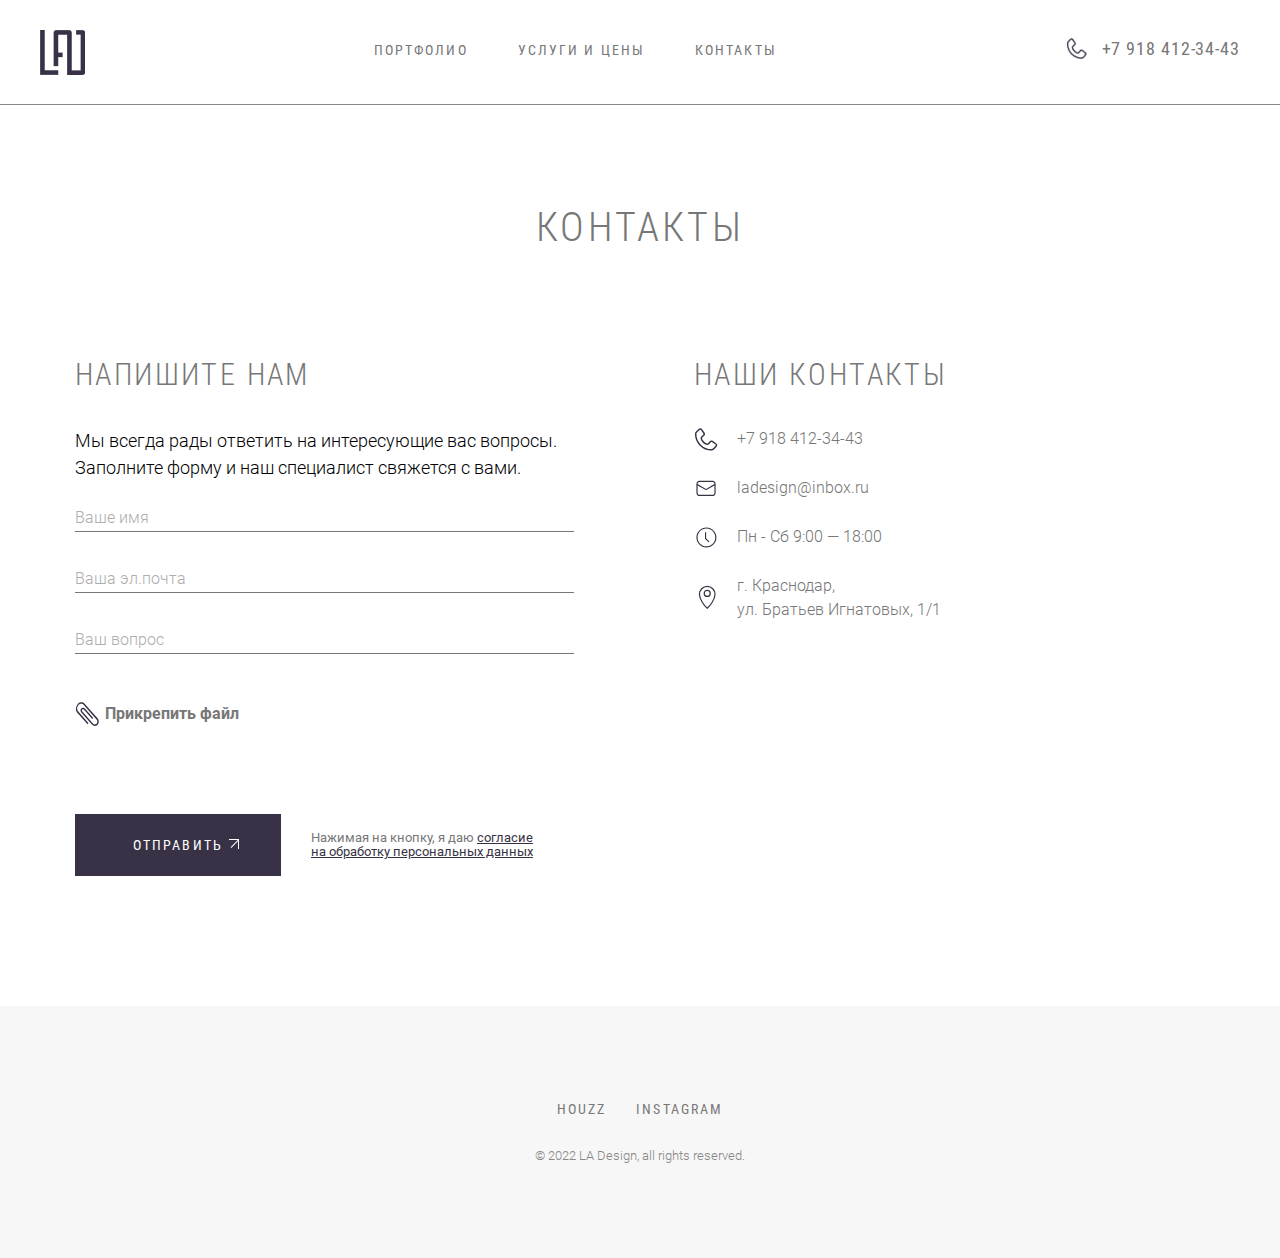
==== contact.html @ 77a7b055 "Add files via upload" ====
<!DOCTYPE html>
<html lang="ru">
	<head>
	<meta charset="UTF-8">
	<meta http-equiv="X-UA-Compatible" content="IE=edge">
	<meta name="viewport" content="width=device-width, initial-scale=1.0">
  <link rel="shortcut icon" href="img/logo.png" type="image/x-icon">
  
	<link rel="stylesheet" href="css/style.min.css">
	<title>Ladesign</title>
</head>
	<body>
    <div class="wrapper">
      <header class="header">
        <div class="header__container">
            <a href="index.html" class="header__logo gray-img">
            </a>
          <div class="header__menu menu">
            <div class="menu__icon  menu__icons">
              <span></span>
            </div>
            <nav class="menu__body">
                <ul class="menu__list">
                  <li class="menu__item"><a href="portfolio.html" class="menu__link gray">Портфолио</a></li>
                  <li class="menu__item"><a href="price.html" class="menu__link gray">услуги и цены</a></li>
                  <li class="menu__item"><a href="contact.html" class="menu__link gray">контакты</a></li>
              </ul>
            </nav>
          </div>
          <div class="header__phone">
            <a href="tel:+79184123443" class="tel__img gray-phone">+7 918 412-34-43</a>
          </div>
        </div>
      </header>
      <main class="main">
        <section class="contact">
          <div class="contact__container">
          <h2 class="contact__title title">Контакты</h2>
          <div class="contact__block">
            <div class="writetous__block">
              <h3 class="block__title-contacts  title-desing">Напишите нам</h3>
              <p class="contact__subtitle">Мы всегда рады ответить на интересующие  вас вопросы. Заполните форму и наш специалист свяжется с вами.</p>
              <form action="" class="form__writetous">
                <label class="form__label"  for="">
                  <input class="form__input" type="text" placeholder="Ваше имя">
                </label>
                <label  class="form__label" for="">
                  <input class="form__input" type="email" placeholder="Ваша эл.почта">
                </label>
                <label  class="form__label" for="">
                  <input class="form__input" type="text" placeholder="Ваш вопрос">
                </label>
                <label class="file__item">
                  <input type="file"name="image" class="file__input">
                  <div class="file__button" style="background: url('img/file.svg'); background-size: 25px 25px;background-position: left;background-repeat: no-repeat;">Прикрепить файл</div>
                </label>
                <div class="form__btn">
                  <button class="form__button btn">отправить</button>
                  <p class="text__btn">Нажимая на кнопку, я даю  <a href="#" class="form__btn-link"> согласие <br>на обработку персональных данных</a></p>
                </div>
              </form>
            </div>
            <div class="ourcontacts">
              <h3 class="block__title-contacts  title-desing">Наши контакты</h3>
              <ul class="ourcontacts__list">
                <a href="tel:79184123443"> <li class="ourcontacts__item" style="background: url('img/phon.svg'); background-size: 25px 25px;background-position: left;background-repeat: no-repeat;">+7 918 412-34-43</li></a>
                <a href="mailto:ladesign@inbox.ru"><li class="ourcontacts__item" style="background: url('img/mail.svg');  background-size: 25px 25px;background-position: left;background-repeat: no-repeat;">ladesign@inbox.ru</li></a>
                <li class="ourcontacts__item" style="background: url('img/clock.svg');  background-size: 25px 25px;background-position: left;background-repeat: no-repeat;">Пн - Сб 9:00 — 18:00</li>
                <a target="_blank" href="https://www.google.com.ua/maps/place/%D1%83%D0%BB.+%D0%B8%D0%BC%D0%B5%D0%BD%D0%B8+%D0%91%D1%80%D0%B0%D1%82%D1%8C%D0%B5%D0%B2+%D0%98%D0%B3%D0%BD%D0%B0%D1%82%D0%BE%D0%B2%D1%8B%D1%85,+1,+%D0%9A%D1%80%D0%B0%D1%81%D0%BD%D0%BE%D0%B4%D0%B0%D1%80,+%D0%9A%D1%80%D0%B0%D1%81%D0%BD%D0%BE%D0%B4%D0%B0%D1%80%D1%81%D0%BA%D0%B8%D0%B9+%D0%BA%D1%80%D0%B0%D0%B9,+%D0%A0%D0%BE%D1%81%D1%96%D1%8F,+350000/@45.0316311,38.9572524,17z/data=!3m1!4b1!4m5!3m4!1s0x40f04fa701e4695f:0x1310a747171d613a!8m2!3d45.0316273!4d38.9594411?hl=uk"><li class="ourcontacts__item" style="background: url('img/location.svg');  background-size: 25px 25px;background-position: left;background-repeat: no-repeat;">г. Краснодар,<br> ул. Братьев Игнатовых, 1/1</li></a>
              </ul>
            </div>
          </div>
        </div>
        </section>
        

      </main>
      <footer class="footer">
  <div class="footer__container">
    <div class="footer__social">
      <a href="" class="footer__link">houzz</a>
      <a href="" class="footer__link">instagram</a>
    </div>
    <p class="footer__p" >© 2022 LA Design, all rights reserved.</p>
  </div>
  

</footer>

      <div id="popup" class="popup">
  <div class="popup__body">
    <div class="popup__content">
      <a   class="popup__close close-popup" ><img src="img/icon_close.svg" alt=""></a>
      <h2 class="popup__title title-desing" >оставЬТЕ СВОИ КОНТАКТЫ. мЫ СВЯЖЕМСЯ С ВАМИ И ОБСУДИМ ВАШ ПРОЕКТ</h2>
      <form class="popup__form" action="">
        <div class="input__block">
          <input class="popup__input" type="text" placeholder="Ваше имя">
          <input class="popup__input" type="number" placeholder="Ваш телефон">
        </div>
        
        <div class="form__btn ">
          <button class="form__button btn">отправить</button>
          <p class="text__btn">Нажимая на кнопку, я даю  <a href="#" class="form__btn-link"> согласие на обработку  персональных данных</a></p>
        </div>
      </form>

    </div>
  </div>
</div>
    </div> 
    <script src="https://code.jquery.com/jquery-3.6.0.js" integrity="sha256-H+K7U5CnXl1h5ywQfKtSj8PCmoN9aaq30gDh27Xc0jk=" crossorigin="anonymous"></script>
		<script src="js/app.min.js"></script>
	</body>
</html>
---- css/style.min.css ----
@charset "UTF-8";
@font-face {
  font-family: Roboto;
  font-display: swap;
  src: url("../fonts/Roboto-Light.woff2") format("woff2"), url("../fonts/Roboto-Light.woff") format("woff");
  font-weight: 300;
  font-style: normal;
}
@font-face {
  font-family: Roboto;
  font-display: swap;
  src: url("../fonts/Roboto-Bold.woff2") format("woff2"), url("../fonts/Roboto-Bold.woff") format("woff");
  font-weight: 700;
  font-style: normal;
}
@font-face {
  font-family: Roboto;
  font-display: swap;
  src: url("../fonts/Roboto-Medium.woff2") format("woff2"), url("../fonts/Roboto-Medium.woff") format("woff");
  font-weight: 500;
  font-style: normal;
}
@font-face {
  font-family: Roboto;
  font-display: swap;
  src: url("../fonts/Roboto-Regular.woff2") format("woff2"), url("../fonts/Roboto-Regular.woff") format("woff");
  font-weight: 400;
  font-style: normal;
}
@font-face {
  font-family: RobotoCondensed;
  font-display: swap;
  src: url("../fonts/RobotoCondensed-Bold.woff2") format("woff2"), url("../fonts/RobotoCondensed-Bold.woff") format("woff");
  font-weight: 700;
  font-style: normal;
}
@font-face {
  font-family: RobotoCondensed;
  font-display: swap;
  src: url("../fonts/RobotoCondensed-Regular.woff2") format("woff2"), url("../fonts/RobotoCondensed-Regular.woff") format("woff");
  font-weight: 400;
  font-style: normal;
}
@font-face {
  font-family: RobotoCondensed;
  font-display: swap;
  src: url("../fonts/RobotoCondensed-Light.woff2") format("woff2"), url("../fonts/RobotoCondensed-Light.woff") format("woff");
  font-weight: 300;
  font-style: normal;
}
/*обнуление*/
/*Обнуление*/
* {
  padding: 0;
  margin: 0;
  border: 0;
}

*, *:before, *:after {
  -moz-box-sizing: border-box;
  -webkit-box-sizing: border-box;
  box-sizing: border-box;
}

:focus, :active {
  outline: none;
}

a:focus, a:active {
  outline: none;
}

nav, footer, header, aside {
  display: block;
}

html, body {
  height: 100%;
  width: 100%;
  font-size: 100%;
  line-height: 1;
  font-size: 14px;
  -ms-text-size-adjust: 100%;
  -moz-text-size-adjust: 100%;
  -webkit-text-size-adjust: 100%;
}

input, button, textarea {
  font-family: inherit;
}

input::-ms-clear {
  display: none;
}

button {
  cursor: pointer;
}

button::-moz-focus-inner {
  padding: 0;
  border: 0;
}

a, a:visited {
  text-decoration: none;
}

a:hover {
  text-decoration: none;
}

ul li {
  list-style: none;
}

img {
  vertical-align: top;
  max-width: 100%;
  object-fit: cover;
}

h1, h2, h3, h4, h5, h6 {
  font-size: inherit;
  font-weight: 400;
}

/*--------------------*/
.ibg {
  position: relative;
}

.ibg img {
  position: absolute;
  width: 100%;
  height: 100%;
  top: 0;
  left: 0;
  object-fit: cover;
}

[class*=__container] {
  max-width: 1230px;
  margin: 0 auto;
  padding: 0 15px;
}

.wrapper {
  min-height: 100%;
  overflow: hidden;
  display: flex;
  flex-direction: column;
}

.main {
  flex: 1 0 auto;
}

body {
  font-family: RobotoCondensed;
  font-weight: 400;
  font-style: normal;
}

body._lock {
  overflow: hidden;
}

body.lock {
  overflow: hidden;
}

.header {
  position: absolute;
  top: 0;
  left: 0;
  width: 100%;
  z-index: 50;
  border-bottom: 1px solid var(--color-bb);
}
.header__container {
  display: flex;
  align-items: center;
  justify-content: space-between;
  min-height: 104px;
}
@media (max-width: 1230px) {
  .header__container {
    min-height: calc(70px + 34 * ((100vw - 320px) / 910));
  }
}
.header__logo {
  background: url("../img/logos.png") 0 0 no-repeat;
  width: 45px;
  height: 45px;
  cursor: pointer;
  background-size: cover;
  z-index: 6;
}
@media (max-width: 1230px) {
  .header__logo {
    width: calc(30px + 15 * ((100vw - 320px) / 910));
  }
}
@media (max-width: 1230px) {
  .header__logo {
    height: calc(30px + 15 * ((100vw - 320px) / 910));
  }
}
.header__menu {
  z-index: 5;
}
.header__phone {
  z-index: 6;
}

.fixed {
  position: fixed;
  top: 0;
  left: 0;
  animation-name: show_header;
  animation-duration: 1s;
  background: #fff;
  z-index: 5;
  width: 100%;
  box-shadow: 0px 20px 80px rgba(0, 0, 0, 0.08);
}

.menu__list {
  font-family: RobotoCondensed;
  font-size: 14px;
  font-weight: 400;
  line-height: 1.2;
  letter-spacing: 0.15em;
  text-align: center;
  text-transform: uppercase;
  display: flex;
  gap: 50px;
}
@media (max-width: 1230px) {
  .menu__list {
    gap: calc(19px + 31 * ((100vw - 320px) / 910));
  }
}
@media (min-width: 769px) {
  .menu__item::after {
    content: "";
    display: block;
    width: 100%;
    height: 2px;
    background-color: var(--color-white);
    transform: scale(0);
    transition: all 0.3s ease;
  }
  .menu__item:hover::after {
    transform: scale(1);
  }
}
.menu__link {
  color: var(--color-white);
}
.menu__icon {
  display: none;
}
@media (max-width: 769px) {
  .menu {
    display: flex;
    order: 1;
  }
}

@media (max-width: 769px) {
  .menu__icon {
    z-index: 5;
    display: block;
    position: relative;
    width: 40px;
    height: 20px;
    cursor: pointer;
  }
  .menu__icon span,
.menu__icon::after,
.menu__icon::before {
    left: 0;
    position: absolute;
    height: 10%;
    width: 100%;
    transition: all 0.5s ease 0s;
    background-color: var(--color-white);
  }
  .fixed .menu__icon span,
.fixed .menu__icon::after,
.fixed .menu__icon::before {
    left: 0;
    position: absolute;
    height: 10%;
    width: 100%;
    transition: all 0.5s ease 0s;
    background-color: #000;
  }
  ._active.menu__icon span,
._active.menu__icon::after,
._active.menu__icon::before {
    background-color: var(--color-white);
  }
  ._active .tel__img {
    color: var(--color-white);
  }
  .menu__icon::after,
.menu__icon::before {
    content: "";
  }
  .menu__icon::after {
    bottom: 0;
  }
  .menu__icon::before {
    top: 0;
  }
  .menu__icon span {
    top: 50%;
    transform: scale(1) translate(0px, -50%);
  }
  .menu__icon._active span {
    transform: scale(0) translate(0px, -50%);
  }
  .menu__icon._active::before {
    top: 50%;
    transform: rotate(-45deg) translate(0px, -50%);
  }
  .menu__icon._active::after {
    top: 50%;
    transform: rotate(45deg) translate(0px, -50%);
  }
  .menu__body {
    position: fixed;
    top: 0;
    left: -100%;
    width: 100%;
    height: 100%;
    background-color: #000;
    padding: 184px 30px 30px 30px;
    transition: left 0.5s ease 0s;
    overflow: auto;
  }
  .menu__body._active {
    left: 0;
  }
  ._active.menu__body::before {
    content: "";
    position: fixed;
    width: 100%;
    top: 0;
    left: 0;
    height: 70px;
    background-color: #000;
    z-index: 2;
  }
  .menu__list {
    flex-direction: column;
  }
  .menu__link {
    font-size: 20px;
  }
}
.fixed .menu__link {
  color: var(--color-darkgray);
}
.fixed .menu__link::after {
  content: "";
  display: block;
  width: 100%;
  height: 2px;
  background-color: var(--color-darkgray);
  transform: scale(0);
  transition: all 0.3s ease;
}
.fixed .menu__link:hover::after {
  transform: scale(1);
}
.fixed .header__container {
  min-height: 70px;
}
.fixed .header__logo {
  background: url("../img/logo.png") 0 0 no-repeat;
  width: 45px;
  height: 45px;
  cursor: pointer;
  background-size: cover;
}
@media (max-width: 1230px) {
  .fixed .header__logo {
    width: calc(30px + 15 * ((100vw - 320px) / 910));
  }
}
@media (max-width: 1230px) {
  .fixed .header__logo {
    height: calc(30px + 15 * ((100vw - 320px) / 910));
  }
}
.fixed .tel__img {
  color: var(--color-darkgray);
  background-image: url("../img/phonedark.png");
}
.fixed .tel__img::after {
  content: "";
  display: block;
  width: 100%;
  height: 2px;
  margin-top: 5px;
  background-color: var(--color-darkgray);
  transform: scale(0);
  transition: all 0.3s ease;
}
.fixed .tel__img:hover::after {
  transform: scale(1);
}

._active.tel__img {
  color: var(--color-white);
  background-image: url("../img/phone.svg");
}

._active.header__logo {
  background: url("../img/logos.png") 0 0 no-repeat;
  width: 45px;
  height: 45px;
  cursor: pointer;
  background-size: cover;
  z-index: 6;
}
@media (max-width: 1230px) {
  ._active.header__logo {
    width: calc(30px + 15 * ((100vw - 320px) / 910));
  }
}
@media (max-width: 1230px) {
  ._active.header__logo {
    height: calc(30px + 15 * ((100vw - 320px) / 910));
  }
}

._active .menu__link {
  color: var(--color-white);
}

.tel__img {
  background-image: url("../img/phone.svg");
  padding: 10px 0 10px 36px;
  background-position: left center;
  background-size: 21px 21px;
  background-repeat: no-repeat;
  font-size: 18px;
  font-weight: 500;
  line-height: 0.85;
  letter-spacing: 0.05em;
  text-align: left;
  color: var(--color-white);
}
@media (max-width: 1230px) {
  .tel__img {
    font-size: calc(16px + 2 * ((100vw - 320px) / 910));
  }
}
.tel__img::after {
  content: "";
  display: block;
  width: 100%;
  height: 2px;
  margin-top: 5px;
  background-color: var(--color-white);
  transform: scale(0);
  transition: all 0.3s ease;
}
.tel__img:hover::after {
  transform: scale(1);
}

@keyframes show_header {
  0% {
    opacity: 0;
    top: -70px;
  }
  100% {
    opacity: 1;
    top: 0;
  }
}
.title {
  font-family: RobotoCondensed;
  font-size: 40px;
  font-weight: 300;
  line-height: 117.5%;
  letter-spacing: 0.08em;
  color: var(--color-darkgray);
  text-transform: uppercase;
  text-align: center;
}
@media (max-width: 1230px) {
  .title {
    font-size: calc(30px + 10 * ((100vw - 320px) / 910));
  }
}

.title-desing {
  font-family: RobotoCondensed;
  font-size: 30px;
  font-weight: 300;
  line-height: 150%;
  letter-spacing: 0.08em;
  text-align: left;
  text-transform: uppercase;
  color: var(--color-darkgray);
}
@media (max-width: 1230px) {
  .title-desing {
    font-size: calc(20px + 10 * ((100vw - 320px) / 910));
  }
}

.accordion {
  max-width: 500px;
}
.accordion__list {
  border-bottom: 1px solid #D5D5D5;
  max-width: 500px;
}
.accordion__control {
  display: flex;
  align-items: center;
  justify-content: space-between;
  list-style: none;
  padding: 26px 0;
  padding-left: 0;
  border-top: 1px solid #D5D5D5;
  width: 100%;
  background-color: transparent;
  cursor: pointer;
}
.accordion__control::-webkit-details-marker {
  display: none;
}
.accordion__title {
  margin: 0;
}
.accordion__icon {
  position: relative;
  display: inline-block;
  width: 30px;
  height: 30px;
  border-radius: 100%;
  background-color: transparent;
  border: 1px solid #D5D5D5;
  transition: transform 0.3s ease-out;
  transform: rotate(-45deg);
}
.accordion__icon::before {
  content: "";
  position: absolute;
  left: 50%;
  top: 50%;
  transform: translate(-50%, -50%);
  width: 1px;
  height: 15px;
  background-color: var(--color-darkgray);
}
.accordion__icon::after {
  content: "";
  position: absolute;
  transform: translate(-50%, -50%);
  border-top: 1px solid var(--color-darkgray);
  border-left: 1px solid var(--color-darkgray);
  width: 5px;
  height: 5px;
  transform: rotate(-135deg);
  left: 11.2px;
  top: 59%;
}
.accordion__content {
  padding: 0 20px;
  border-top: transparent;
  max-height: 0;
  opacity: 0;
  overflow: hidden;
  will-change: max-height;
  transition: all 0.3s ease-out;
  box-sizing: content-box;
}

.open .accordion__content {
  opacity: 1;
  padding: 0 20px 20px 0;
  padding-left: 0;
}
.open .accordion__icon {
  transform: rotate(-135deg);
}

.btn {
  font-family: RobotoCondensed;
  font-size: 14px;
  font-weight: 400;
  line-height: 117%;
  letter-spacing: 0.15em;
  text-align: center;
  text-transform: uppercase;
  color: var(--color-btn);
  border: 1px solid var(--color-btn);
  background-color: transparent;
  transition: all 0.5s ease;
}
@media (max-width: 769px) {
  .btn {
    color: var(--color-white);
    background-color: var(--color-btn);
  }
}
@media (min-width: 768px) {
  .btn:hover {
    color: var(--color-white);
    background-color: var(--color-btn);
  }
}

.footer {
  padding: 95px 0;
  background-color: #F7F7F7;
}
.footer__social {
  display: flex;
  flex-wrap: wrap;
  gap: 0 30px;
  justify-content: center;
  margin-bottom: 30px;
}
.footer__link {
  font-family: RobotoCondensed;
  font-size: 14px;
  font-weight: 400;
  line-height: 117%;
  letter-spacing: 0.15em;
  color: var(--color-darkgray);
  text-transform: uppercase;
  transition: text-decoration 0.5s ease;
}
.footer__link:hover {
  text-decoration: underline;
}
.footer__p {
  font-family: Roboto;
  font-size: 13px;
  font-weight: 300;
  line-height: 15px;
  letter-spacing: 0em;
  text-align: center;
  color: var(--color-bb);
}

.portfolio-2 {
  margin-top: 205px;
}
@media (max-width: 1230px) {
  .portfolio-2 {
    margin-top: calc(120px + 85 * ((100vw - 320px) / 910));
  }
}

.gray {
  color: var(--color-darkgray);
}

.gray-img {
  background: url("../img/logo.png") 0 0 no-repeat;
  width: 45px;
  height: 45px;
  cursor: pointer;
  background-size: cover;
  z-index: 6;
}
@media (max-width: 1230px) {
  .gray-img {
    width: calc(30px + 15 * ((100vw - 320px) / 910));
  }
}
@media (max-width: 1230px) {
  .gray-img {
    height: calc(30px + 15 * ((100vw - 320px) / 910));
  }
}

.menu__icons span,
.menu__icons::after,
.menu__icons::before {
  left: 0;
  position: absolute;
  height: 10%;
  width: 100%;
  transition: all 0.5s ease 0s;
  background-color: #000;
}

.gray-phone {
  color: var(--color-darkgray);
  background-image: url("../img/phonedark.png");
}

@media (min-width: 768px) {
  .menu__link.gray {
    color: var(--color-darkgray);
  }
  .menu__link.gray::after {
    content: "";
    display: block;
    width: 100%;
    height: 2px;
    background-color: var(--color-darkgray);
    transform: scale(0);
    transition: all 0.3s ease;
  }
  .menu__link.gray:hover::after {
    transform: scale(1);
  }
}
._active.tel__img.gray-phone {
  color: var(--color-white);
  background-image: url("../img/phone.svg");
}

._active.header__logo {
  background: url("../img/logos.png") 0 0 no-repeat;
  width: 45px;
  height: 45px;
  cursor: pointer;
  background-size: cover;
  z-index: 6;
}
@media (max-width: 1230px) {
  ._active.header__logo {
    width: calc(30px + 15 * ((100vw - 320px) / 910));
  }
}
@media (max-width: 1230px) {
  ._active.header__logo {
    height: calc(30px + 15 * ((100vw - 320px) / 910));
  }
}

._active .menu__link {
  color: var(--color-white);
}

.work {
  background: url("../img/work-bg.jpg") no-repeat;
  object-fit: cover;
  background-size: cover;
  background-position: center;
  padding-top: 353px;
  padding-bottom: 347px;
}
@media (max-width: 1230px) {
  .work {
    padding-top: calc(205px + 148 * ((100vw - 320px) / 910));
  }
}
@media (max-width: 1230px) {
  .work {
    padding-bottom: calc(205px + 142 * ((100vw - 320px) / 910));
  }
}
.work__container {
  text-transform: uppercase;
  color: var(--color-white);
}
.work__title {
  font-family: RobotoCondensed;
  font-size: 40px;
  font-weight: 300;
  line-height: 117%;
  letter-spacing: 0.08em;
  text-align: center;
}
@media (max-width: 1230px) {
  .work__title {
    font-size: calc(30px + 10 * ((100vw - 320px) / 910));
  }
}
.work__p {
  font-family: RobotoCondensed;
  font-size: 20px;
  font-weight: 300;
  line-height: 117%;
  letter-spacing: 0.12em;
  display: block;
  text-align: center;
  margin-top: 26px;
}
@media (max-width: 1230px) {
  .work__p {
    font-size: calc(16px + 4 * ((100vw - 320px) / 910));
  }
}

.design {
  padding-top: 150px;
  padding-bottom: 100px;
}
@media (max-width: 1230px) {
  .design {
    padding-top: calc(70px + 80 * ((100vw - 320px) / 910));
  }
}
@media (max-width: 1230px) {
  .design {
    padding-bottom: calc(30px + 70 * ((100vw - 320px) / 910));
  }
}
.design__title {
  text-transform: uppercase;
  max-width: 579px;
  color: var(--color-darkgray);
}
.design__description {
  margin-top: 47px;
  display: flex;
  column-gap: calc(6px + 96 * ((100vw - 320px) / 1600));
  flex-wrap: wrap;
}
@media (max-width: 1230px) {
  .design__description {
    margin-top: calc(26px + 21 * ((100vw - 320px) / 910));
  }
}
@media (max-width: 1050px) {
  .design__description {
    column-gap: 30px;
  }
}
.design__description-span {
  font-family: Roboto;
  font-size: 16px;
  font-weight: 300;
  line-height: 150%;
  letter-spacing: 0em;
  text-align: right;
  color: var(--color-btn);
  text-transform: none;
}
.design__description-ul {
  flex: 0 1 483px;
}
@media (max-width: 1024px) {
  .design__description-ul {
    flex: 0 1 100%;
  }
}
.design__description-item {
  display: flex;
  align-items: center;
  justify-content: space-between;
  font-family: RobotoCondensed;
  font-size: 14px;
  font-weight: 400;
  line-height: 114%;
  letter-spacing: 0.15em;
  text-align: left;
  color: var(--color-bb);
  text-transform: uppercase;
  border-bottom: 1px solid var(--color-line);
  margin-bottom: 20px;
  padding-bottom: 20px;
}
.design__description-text {
  flex: 0 1 483px;
  font-family: Roboto;
  font-size: 16px;
  font-weight: 300;
  line-height: 150%;
  letter-spacing: 0em;
  text-align: left;
  color: var(--color-darkgray);
}
@media (max-width: 1024px) {
  .design__description-text {
    flex: 0 1 100%;
  }
}

.desing-slider {
  padding: 0 15px;
  padding-top: 100px;
  max-width: 930px;
  position: relative;
  margin: 0 auto;
}
@media (max-width: 1230px) {
  .desing-slider {
    padding-top: calc(30px + 70 * ((100vw - 320px) / 910));
  }
}

.swiper {
  width: 100%;
  height: 100%;
  padding-bottom: 41px;
}
@media (max-width: 1230px) {
  .swiper {
    padding-bottom: calc(30px + 11 * ((100vw - 320px) / 910));
  }
}

.swiper-wrapper {
  padding-bottom: 41px;
}
@media (max-width: 1230px) {
  .swiper-wrapper {
    padding-bottom: calc(30px + 11 * ((100vw - 320px) / 910));
  }
}

.swiper-slide {
  text-align: center;
  font-size: 18px;
  background: #fff;
  /* Center slide text vertically */
  display: -webkit-box;
  display: -ms-flexbox;
  display: -webkit-flex;
  display: flex;
  -webkit-box-pack: center;
  -ms-flex-pack: center;
  -webkit-justify-content: center;
  justify-content: center;
  -webkit-box-align: center;
  -ms-flex-align: center;
  -webkit-align-items: center;
  align-items: center;
}

.swiper-slide img {
  display: block;
  width: 100%;
  height: 100%;
  object-fit: cover;
}

.swiper-button-prev::after,
.swiper-button-next::after {
  display: none;
}

.swiper-button-next.design-slider-next,
.swiper-button-prev.design-slider-prev {
  width: 40px;
  height: 40px;
  background-size: 40px 40px;
  background-position: center;
}
@media (max-width: 769px) {
  .swiper-button-next.design-slider-next,
.swiper-button-prev.design-slider-prev {
    display: none;
  }
}

.swiper-button-next.design-slider-next {
  background: url("../img/icon_arrow-next.svg") no-repeat;
  right: 50px;
}

.swiper-button-prev.design-slider-prev {
  background: url("../img/icon_arrow-prev.svg") no-repeat;
  left: 50px;
}

.solution {
  padding-top: 150px;
  padding-bottom: 100px;
}
@media (max-width: 1230px) {
  .solution {
    padding-top: calc(70px + 80 * ((100vw - 320px) / 910));
  }
}
@media (max-width: 1230px) {
  .solution {
    padding-bottom: calc(30px + 70 * ((100vw - 320px) / 910));
  }
}
.solution__block {
  margin-top: 50px;
  display: flex;
  column-gap: 100px;
  row-gap: 28px;
}
@media (max-width: 1230px) {
  .solution__block {
    margin-top: calc(30px + 20 * ((100vw - 320px) / 910));
  }
}
@media (max-width: 1030px) {
  .solution__block {
    column-gap: 30px;
  }
}
@media (max-width: 600px) {
  .solution__block {
    flex-wrap: wrap;
  }
}
.solution__block-item {
  flex: 0 1 450px;
}
.solution__block-title {
  font-family: RobotoCondensed;
  font-size: 20px;
  font-size: 20px;
  font-weight: 300;
  line-height: 117%;
  letter-spacing: 0.12em;
  text-align: left;
  color: var(--color-darkgray);
  text-transform: uppercase;
}
@media (max-width: 1230px) {
  .solution__block-title {
    font-size: calc(16px + 4 * ((100vw - 320px) / 910));
  }
}
.solution__block-text {
  font-family: Roboto;
  font-size: 16px;
  font-weight: 300;
  line-height: 150%;
  letter-spacing: 0em;
  text-align: left;
  color: var(--color-darkgray);
  margin-top: 30px;
}
@media (max-width: 1230px) {
  .solution__block-text {
    margin-top: calc(14px + 16 * ((100vw - 320px) / 910));
  }
}

.project {
  padding-top: 100px;
  padding-bottom: 75px;
}
@media (max-width: 1230px) {
  .project {
    padding-top: calc(30px + 70 * ((100vw - 320px) / 910));
  }
}
@media (max-width: 1230px) {
  .project {
    padding-bottom: calc(35px + 40 * ((100vw - 320px) / 910));
  }
}
.project__block {
  margin-top: 24px;
  display: flex;
  gap: 30px 30px;
}
@media (max-width: 1230px) {
  .project__block {
    margin-top: calc(12px + 12 * ((100vw - 320px) / 910));
  }
}
.project__item {
  font-family: Roboto;
  font-size: 16px;
  font-weight: 300;
  line-height: 150%;
  letter-spacing: 0em;
  text-align: left;
  max-width: 585px;
  color: var(--color-darkgray);
}
.project__images {
  margin-top: 44px;
  display: grid;
  grid-template-columns: repeat(2, 1fr);
  gap: 30px 30px;
  width: 100%;
}
@media (max-width: 1230px) {
  .project__images {
    margin-top: calc(30px + 14 * ((100vw - 320px) / 910));
  }
}
.project__images img {
  object-fit: cover;
}
@media (max-width: 550px) {
  .project__block {
    flex-direction: column;
    gap: 15px 30px;
  }
  .project__images {
    grid-template-columns: repeat(1, 1fr);
    gap: 10px 30px;
  }
}

.project__similar {
  padding-top: 75px;
}
@media (max-width: 1230px) {
  .project__similar {
    padding-top: calc(35px + 40 * ((100vw - 320px) / 910));
  }
}

.similar__title {
  text-align: center;
}

.similar-slider {
  margin: 0 auto;
  margin-top: 50px;
  padding: 0 15px;
  max-width: 930px;
  position: relative;
}
@media (max-width: 1230px) {
  .similar-slider {
    margin-top: calc(30px + 20 * ((100vw - 320px) / 910));
  }
}

.swiper-button-next.similar-slider-next,
.swiper-button-prev.similar-slider-prev {
  width: 40px;
  height: 40px;
  background-size: 40px 40px;
  background-position: center;
}
@media (max-width: 769px) {
  .swiper-button-next.similar-slider-next,
.swiper-button-prev.similar-slider-prev {
    display: none;
  }
}

.swiper-button-next.similar-slider-next {
  background: url("../img/icon_arrow-next.svg") no-repeat;
  right: 30px;
}

.swiper-button-prev.similar-slider-prev {
  background: url("../img/icon_arrow-prev.svg") no-repeat;
  left: 30px;
}

.price {
  margin-top: 205px;
  color: var(--color-darkgray);
}
@media (max-width: 1230px) {
  .price {
    margin-top: calc(120px + 85 * ((100vw - 320px) / 910));
  }
}
.price__title {
  text-align: center;
}
.price__block1 {
  margin-top: 100px;
  margin-bottom: 50px;
  display: flex;
  column-gap: 120px;
}
@media (max-width: 1230px) {
  .price__block1 {
    margin-top: calc(70px + 30 * ((100vw - 320px) / 910));
  }
}
@media (max-width: 1230px) {
  .price__block1 {
    margin-bottom: calc(35px + 15 * ((100vw - 320px) / 910));
  }
}
@media (max-width: 800px) {
  .price__block1 {
    display: flex;
    flex-direction: column;
    row-gap: 30px;
  }
}
.price__block-title {
  font-family: RobotoCondensed;
  font-size: 40px;
  font-weight: 300;
  line-height: 150%;
  letter-spacing: 0.08em;
  text-align: left;
  text-transform: uppercase;
  color: var(--color-darkgray);
}
@media (max-width: 1230px) {
  .price__block-title {
    font-size: calc(20px + 20 * ((100vw - 320px) / 910));
  }
}
@media (min-width: 1070px) {
  .price__block-title {
    max-width: 380px;
  }
}
.price__block2 {
  margin-bottom: 50px;
}
@media (max-width: 1230px) {
  .price__block2 {
    margin-bottom: calc(30px + 20 * ((100vw - 320px) / 910));
  }
}
.price__hide-text {
  font-family: Roboto;
  font-size: 16px;
  font-weight: 300;
  line-height: 150%;
  letter-spacing: 0em;
  text-align: left;
}

.whyheed {
  flex: 0 1 678px;
}

.whyheed-item {
  font-family: RobotoCondensed;
  font-size: 20px;
  font-weight: 300;
  line-height: 130%;
  letter-spacing: 0.12em;
  text-align: left;
  text-transform: uppercase;
  display: flex;
  flex-direction: column;
  border-bottom: 1px solid var(--color-darkgray);
}
@media (max-width: 1230px) {
  .whyheed-item {
    font-size: calc(16px + 4 * ((100vw - 320px) / 910));
  }
}
.whyheed-item:not(:first-child) {
  margin-top: 25px;
}

.whyheed-span {
  font-family: Roboto;
  font-size: 16px;
  font-weight: 300;
  line-height: 150%;
  letter-spacing: 0em;
  text-align: left;
  text-transform: none;
  max-width: 585px;
  margin-top: 12px;
  margin-bottom: 25px;
}
@media (max-width: 800px) {
  .whyheed-span {
    max-width: 100%;
  }
}

.accordion__price-title {
  font-family: RobotoCondensed;
  font-size: 30px;
  font-weight: 400;
  line-height: 117%;
  letter-spacing: 0.08em;
  text-align: center;
  text-transform: uppercase;
  color: var(--color-darkgray);
}

.accordion__price-subtitle {
  font-family: RobotoCondensed;
  font-size: 25px;
  font-weight: 400;
  line-height: 120%;
  letter-spacing: 0.08em;
  text-align: center;
  color: var(--color-bb);
}

.price__control {
  flex-direction: column;
  border: 1px solid var(--color-line);
  border-bottom: none;
}

.price__btn.price__btn {
  width: 100%;
  margin: 0 auto;
  position: relative;
}
.price__btn.price__btn::before {
  content: "";
  position: absolute;
  right: 36.1%;
  top: 39.8%;
  width: 1px;
  height: 10px;
  background-color: #000;
  transform: rotate(45deg);
}
@media (max-width: 426px) {
  .price__btn.price__btn::before {
    right: 30.5%;
    top: 22px;
    width: 1px;
    height: 15px;
  }
}
.price__btn.price__btn::after {
  content: "";
  position: absolute;
  border-top: 1px solid #000;
  border-left: 1px solid #000;
  width: 10px;
  height: 10px;
  transform: rotate(90deg);
  right: 35.5%;
  top: 40%;
}
@media (max-width: 426px) {
  .price__btn.price__btn::before {
    right: 30.5%;
    top: 22px;
  }
  .price__btn.price__btn::after {
    right: 28.5%;
    top: 40%;
  }
}
@media (max-width: 769px) {
  .price__btn.price__btn::before {
    background-color: #fff;
  }
  .price__btn.price__btn::after {
    border-top: 1px solid #fff;
    border-left: 1px solid #fff;
  }
}
.price__btn.price__btn:hover::after {
  border-top: 1px solid #fff;
  border-left: 1px solid #fff;
}
.price__btn.price__btn:hover::before {
  background-color: #fff;
}

.acordion__price-item {
  flex: 0 1 380px;
}
@media (max-width: 800px) {
  .acordion__price-item {
    max-width: 600px;
    flex: 0 1 100%;
  }
}

.accordion__price-border-dark {
  border: 2px solid var(--color-btn);
}

.price__content {
  display: flex;
  flex-direction: column;
  row-gap: 15px;
}

.open .price__content {
  padding: 30px;
  cursor: pointer;
  border-left: 1px solid var(--color-line);
  border-right: 1px solid var(--color-line);
}

.price__list {
  display: flex;
  justify-content: space-between;
  border-bottom: none;
  max-width: 100%;
  column-gap: 30px;
  row-gap: 30px;
  margin-top: 58px;
}
@media (max-width: 1230px) {
  .price__list {
    row-gap: calc(20px + 10 * ((100vw - 320px) / 910));
  }
}
@media (max-width: 1230px) {
  .price__list {
    margin-top: calc(29px + 29 * ((100vw - 320px) / 910));
  }
}
@media (max-width: 800px) {
  .price__list {
    flex-direction: column;
  }
}

.price__btn.price__btn-white {
  width: 100%;
  margin: 0 auto;
  position: relative;
}
.price__btn.price__btn-white::before {
  content: "";
  background-color: #fff;
}
.price__btn.price__btn-white::after {
  content: "";
  border-top: 1px solid #fff;
  border-left: 1px solid #fff;
}
@media (max-width: 426px) {
  .price__btn.price__btn-white::before {
    right: 30.5%;
    top: 22px;
  }
  .price__btn.price__btn-white::after {
    right: 28.5%;
    top: 40%;
  }
}

.accordion__price-border {
  max-width: 600px;
}

@media (max-width: 769px) {
  .price__list {
    margin-left: auto;
    margin-right: auto;
    max-width: 600px;
  }
}
.contact {
  margin-top: 205px;
  margin-bottom: 130px;
}
@media (max-width: 1230px) {
  .contact {
    margin-top: calc(120px + 85 * ((100vw - 320px) / 910));
  }
}
@media (max-width: 1230px) {
  .contact {
    margin-bottom: calc(70px + 60 * ((100vw - 320px) / 910));
  }
}
.contact__block {
  margin-top: 100px;
  display: flex;
  row-gap: 70px;
  column-gap: calc(0px + 200 * ((100vw - 320px) / 1600));
}
@media (max-width: 1230px) {
  .contact__block {
    margin-top: calc(50px + 50 * ((100vw - 320px) / 910));
  }
}
@media (max-width: 800px) {
  .contact__block {
    flex-direction: column;
  }
}
.contact__subtitle {
  font-family: Roboto;
   font-size: 18px;
  font-weight: 300;
  line-height: 150%;
  letter-spacing: 0em;
  text-align: left;
  max-width: 499px;
  margin-top: 30px;
}
@media (max-width: 1230px) {
  .contact__subtitle {
     font-size: calc(16px + 2 * ((100vw - 320px) / 910));
  }
}
@media (max-width: 1230px) {
  .contact__subtitle {
    margin-top: calc(20px + 10 * ((100vw - 320px) / 910));
  }
}

.text__btn {
  font-family: Roboto;
  font-size: 13px;
  font-weight: 400;
  line-height: 110%;
  letter-spacing: 0em;
  text-align: left;
  color: var(--color-darkgray);
  max-width: 309px;
}

.form__writetous {
  margin-top: 30px;
  display: flex;
  flex-direction: column;
  row-gap: 40px;
  max-width: 513px;
}
@media (max-width: 800px) {
  .form__writetous {
    max-width: 100%;
  }
}
.form__label {
  border-bottom: 1px solid var(--color-darkgray);
}
.form__input {
  width: 100%;
  padding-bottom: 5px;
}
.form__input:focus {
  border-bottom: 1px solid var(--color-btn);
}
.form__input:focus::placeholder {
  color: #000;
}
.form__input::placeholder {
  font-family: Roboto;
  font-size: 16px;
  font-weight: 300;
  line-height: 150%;
  letter-spacing: 0em;
  text-align: left;
  color: #adadad;
}
.form__input::placeholder:focus {
  color: #000;
}
.form__btn {
  display: flex;
  column-gap: 30px;
  row-gap: 20px;
  align-items: center;
}
@media (max-width: 487px) {
  .form__btn {
    flex-direction: column;
    align-items: start;
  }
}
.form__button {
  background-color: var(--color-btn);
  color: var(--color-white);
  padding: 22px 57px;
  position: relative;
  transition: background-color 0.5s ease;
}
.form__button::before {
  content: "";
  position: absolute;
  right: 22.1%;
  top: 39.8%;
  width: 1px;
  height: 10px;
  background-color: #fff;
  transform: rotate(45deg);
}
.form__button::after {
  content: "";
  position: absolute;
  border-top: 1px solid #fff;
  border-left: 1px solid #fff;
  width: 10px;
  height: 10px;
  transform: rotate(90deg);
  right: 20%;
  top: 40%;
}
@media (max-width: 487px) {
  .form__button::after {
    right: 21%;
  }
}
.form__button:hover {
  background-color: #4A415A;
}
@media (max-width: 487px) {
  .form__button {
    width: 100%;
  }
}
.form__btn-link {
  color: var(--color-btn);
  text-decoration: underline;
}

.ourcontacts__list {
  margin-top: 30px;
  display: flex;
  flex-direction: column;
  row-gap: 25px;
}
@media (max-width: 800px) {
  .ourcontacts__list {
    display: grid;
    grid-template-columns: repeat(2, 1fr);
    align-items: center;
  }
}
@media (max-width: 500px) {
  .ourcontacts__list {
    grid-template-columns: repeat(1, 1fr);
  }
}
.ourcontacts__item {
  padding-left: 43px;
  font-family: Roboto;
  font-size: 16px;
  font-weight: 300;
  line-height: 150%;
  letter-spacing: 0em;
  text-align: left;
  transition: color 0.5s ease;
  color: var(--color-darkgray);
}
.ourcontacts__item:hover:not(:nth-child(3)) {
  cursor: pointer;
  text-decoration: underline;
  color: var(--color-btn);
}

.file__item {
  position: relative;
}

.file__input {
  position: absolute;
  top: 0;
  left: 0;
  width: 100%;
  height: 100%;
  opacity: 0;
  font-size: 0;
  cursor: pointer;
}

.file__button {
  display: inline-flex;
  min-height: 40px;
  border-radius: 30px;
  justify-content: center;
  align-items: center;
  padding: 0 20px;
  padding-left: 30px;
  font-family: Roboto;
  font-size: 16px;
  font-weight: 700;
  line-height: 150%;
  letter-spacing: 0em;
  text-align: left;
  color: var(--color-darkgray);
}

.tel__img.gray-phone {
  padding: 10px 0 10px 36px;
  background-position: left center;
  background-size: 21px 21px;
  background-repeat: no-repeat;
  font-size: 18px;
  font-weight: 500;
  line-height: 0.85;
  letter-spacing: 0.05em;
  text-align: left;
  color: var(--color-darkgray);
}
@media (max-width: 1230px) {
  .tel__img.gray-phone {
    font-size: calc(16px + 2 * ((100vw - 320px) / 910));
  }
}
.tel__img.gray-phone::after {
  content: "";
  display: block;
  width: 100%;
  height: 2px;
  margin-top: 5px;
  background-color: var(--color-darkgray);
  transform: scale(0);
  transition: all 0.3s ease;
}
.tel__img.gray-phone:hover::after {
  transform: scale(1);
}

.contact__container {
  padding-left: 50px;
  padding-right: 50px;
}
@media (max-width: 1230px) {
  .contact__container {
    padding-left: calc(20px + 30 * ((100vw - 320px) / 910));
  }
}
@media (max-width: 1230px) {
  .contact__container {
    padding-right: calc(20px + 30 * ((100vw - 320px) / 910));
  }
}

.popup {
  position: fixed;
  width: 100%;
  height: 100%;
  background-color: rgba(0, 0, 0, 0.6);
  top: 0;
  left: 0;
  opacity: 0;
  visibility: hidden;
  overflow-y: auto;
  overflow-x: hidden;
  transition: all 0.5s ease;
  z-index: 4;
}
.popup__body {
  min-height: 100%;
  display: flex;
  align-items: center;
  justify-content: center;
  padding: 30px 10px;
}
@media (max-width: 600px) {
  .popup__body {
    padding: 120px 10px;
  }
}
.popup__content {
  background-color: #fff;
  max-width: 800px;
  position: relative;
  padding: 50px;
  opacity: 0;
  transform: translate(0px, -100%);
  transition: all 0.5s ease;
}
@media (max-width: 1230px) {
  .popup__content {
    padding: calc(20px + 30 * ((100vw - 320px) / 910));
  }
}
.popup__form {
  max-width: 100%;
}
.popup__input {
  width: 50%;
  padding-bottom: 5px;
  border-bottom: 1px solid var(--color-darkgray);
}
.popup__input:focus {
  border-bottom: 2px solid var(--color-btn);
}
.popup__input:focus::placeholder {
  color: #000;
}
@media (max-width: 600px) {
  .popup__input {
    width: 100%;
  }
}
.popup__input::placeholder {
  font-family: Roboto;
  font-size: 16px;
  font-weight: 400;
  line-height: 120%;
  letter-spacing: 0em;
  text-align: left;
  color: #adadad;
}
.popup__input::placeholder:focus {
  color: #000;
}
.popup__close {
  position: absolute;
  right: 0px;
  top: -40px;
  font-size: 30px;
}
.popup__close:hover {
  cursor: pointer;
}

.popup.open {
  opacity: 1;
  visibility: visible;
}

.popup.open .popup__content {
  opacity: 1;
  transform: translate(0px, 0px);
}

.input__block {
  display: flex;
  column-gap: 30px;
  row-gap: 40px;
  margin-top: 40px;
}
@media (max-width: 600px) {
  .input__block {
    flex-direction: column;
  }
}

.form__btn {
  margin-top: 40px;
}

/**
 * Swiper 8.2.5
 * Most modern mobile touch slider and framework with hardware accelerated transitions
 * https://swiperjs.com
 *
 * Copyright 2014-2022 Vladimir Kharlampidi
 *
 * Released under the MIT License
 *
 * Released on: June 27, 2022
 */
@font-face {
  font-family: swiper-icons;
  src: url("data:application/font-woff;charset=utf-8;base64, [base64]//wADZ2x5ZgAAAywAAADMAAAD2MHtryVoZWFkAAABbAAAADAAAAA2E2+eoWhoZWEAAAGcAAAAHwAAACQC9gDzaG10eAAAAigAAAAZAAAArgJkABFsb2NhAAAC0AAAAFoAAABaFQAUGG1heHAAAAG8AAAAHwAAACAAcABAbmFtZQAAA/gAAAE5AAACXvFdBwlwb3N0AAAFNAAAAGIAAACE5s74hXjaY2BkYGAAYpf5Hu/j+W2+MnAzMYDAzaX6QjD6/4//Bxj5GA8AuRwMYGkAPywL13jaY2BkYGA88P8Agx4j+/8fQDYfA1AEBWgDAIB2BOoAeNpjYGRgYNBh4GdgYgABEMnIABJzYNADCQAACWgAsQB42mNgYfzCOIGBlYGB0YcxjYGBwR1Kf2WQZGhhYGBiYGVmgAFGBiQQkOaawtDAoMBQxXjg/wEGPcYDDA4wNUA2CCgwsAAAO4EL6gAAeNpj2M0gyAACqxgGNWBkZ2D4/wMA+xkDdgAAAHjaY2BgYGaAYBkGRgYQiAHyGMF8FgYHIM3DwMHABGQrMOgyWDLEM1T9/w8UBfEMgLzE////P/5//f/V/xv+r4eaAAeMbAxwIUYmIMHEgKYAYjUcsDAwsLKxc3BycfPw8jEQA/[base64]/uznmfPFBNODM2K7MTQ45YEAZqGP81AmGGcF3iPqOop0r1SPTaTbVkfUe4HXj97wYE+yNwWYxwWu4v1ugWHgo3S1XdZEVqWM7ET0cfnLGxWfkgR42o2PvWrDMBSFj/IHLaF0zKjRgdiVMwScNRAoWUoH78Y2icB/yIY09An6AH2Bdu/UB+yxopYshQiEvnvu0dURgDt8QeC8PDw7Fpji3fEA4z/PEJ6YOB5hKh4dj3EvXhxPqH/SKUY3rJ7srZ4FZnh1PMAtPhwP6fl2PMJMPDgeQ4rY8YT6Gzao0eAEA409DuggmTnFnOcSCiEiLMgxCiTI6Cq5DZUd3Qmp10vO0LaLTd2cjN4fOumlc7lUYbSQcZFkutRG7g6JKZKy0RmdLY680CDnEJ+UMkpFFe1RN7nxdVpXrC4aTtnaurOnYercZg2YVmLN/d/gczfEimrE/fs/bOuq29Zmn8tloORaXgZgGa78yO9/cnXm2BpaGvq25Dv9S4E9+5SIc9PqupJKhYFSSl47+Qcr1mYNAAAAeNptw0cKwkAAAMDZJA8Q7OUJvkLsPfZ6zFVERPy8qHh2YER+3i/BP83vIBLLySsoKimrqKqpa2hp6+jq6RsYGhmbmJqZSy0sraxtbO3sHRydnEMU4uR6yx7JJXveP7WrDycAAAAAAAH//wACeNpjYGRgYOABYhkgZgJCZgZNBkYGLQZtIJsFLMYAAAw3ALgAeNolizEKgDAQBCchRbC2sFER0YD6qVQiBCv/H9ezGI6Z5XBAw8CBK/m5iQQVauVbXLnOrMZv2oLdKFa8Pjuru2hJzGabmOSLzNMzvutpB3N42mNgZGBg4GKQYzBhYMxJLMlj4GBgAYow/P/PAJJhLM6sSoWKfWCAAwDAjgbRAAB42mNgYGBkAIIbCZo5IPrmUn0hGA0AO8EFTQAA");
  font-weight: 400;
  font-style: normal;
}
:root {
  --swiper-theme-color:#007aff;
}

.swiper {
  margin-left: auto;
  margin-right: auto;
  position: relative;
  overflow: hidden;
  list-style: none;
  padding: 0;
  z-index: 1;
}

.swiper-vertical > .swiper-wrapper {
  flex-direction: column;
}

.swiper-wrapper {
  position: relative;
  width: 100%;
  height: 100%;
  z-index: 1;
  display: flex;
  transition-property: transform;
  box-sizing: content-box;
}

.swiper-android .swiper-slide, .swiper-wrapper {
  transform: translate3d(0px, 0, 0);
}

.swiper-pointer-events {
  touch-action: pan-y;
}

.swiper-pointer-events.swiper-vertical {
  touch-action: pan-x;
}

.swiper-slide {
  flex-shrink: 0;
  width: 100%;
  height: 100%;
  position: relative;
  transition-property: transform;
}

.swiper-slide-invisible-blank {
  visibility: hidden;
}

.swiper-autoheight, .swiper-autoheight .swiper-slide {
  height: auto;
}

.swiper-autoheight .swiper-wrapper {
  align-items: flex-start;
  transition-property: transform, height;
}

.swiper-backface-hidden .swiper-slide {
  transform: translateZ(0);
  -webkit-backface-visibility: hidden;
  backface-visibility: hidden;
}

.swiper-3d, .swiper-3d.swiper-css-mode .swiper-wrapper {
  perspective: 1200px;
}

.swiper-3d .swiper-cube-shadow, .swiper-3d .swiper-slide, .swiper-3d .swiper-slide-shadow, .swiper-3d .swiper-slide-shadow-bottom, .swiper-3d .swiper-slide-shadow-left, .swiper-3d .swiper-slide-shadow-right, .swiper-3d .swiper-slide-shadow-top, .swiper-3d .swiper-wrapper {
  transform-style: preserve-3d;
}

.swiper-3d .swiper-slide-shadow, .swiper-3d .swiper-slide-shadow-bottom, .swiper-3d .swiper-slide-shadow-left, .swiper-3d .swiper-slide-shadow-right, .swiper-3d .swiper-slide-shadow-top {
  position: absolute;
  left: 0;
  top: 0;
  width: 100%;
  height: 100%;
  pointer-events: none;
  z-index: 10;
}

.swiper-3d .swiper-slide-shadow {
  background: rgba(0, 0, 0, 0.15);
}

.swiper-3d .swiper-slide-shadow-left {
  background-image: linear-gradient(to left, rgba(0, 0, 0, 0.5), rgba(0, 0, 0, 0));
}

.swiper-3d .swiper-slide-shadow-right {
  background-image: linear-gradient(to right, rgba(0, 0, 0, 0.5), rgba(0, 0, 0, 0));
}

.swiper-3d .swiper-slide-shadow-top {
  background-image: linear-gradient(to top, rgba(0, 0, 0, 0.5), rgba(0, 0, 0, 0));
}

.swiper-3d .swiper-slide-shadow-bottom {
  background-image: linear-gradient(to bottom, rgba(0, 0, 0, 0.5), rgba(0, 0, 0, 0));
}

.swiper-css-mode > .swiper-wrapper {
  overflow: auto;
  scrollbar-width: none;
  -ms-overflow-style: none;
}

.swiper-css-mode > .swiper-wrapper::-webkit-scrollbar {
  display: none;
}

.swiper-css-mode > .swiper-wrapper > .swiper-slide {
  scroll-snap-align: start start;
}

.swiper-horizontal.swiper-css-mode > .swiper-wrapper {
  scroll-snap-type: x mandatory;
}

.swiper-vertical.swiper-css-mode > .swiper-wrapper {
  scroll-snap-type: y mandatory;
}

.swiper-centered > .swiper-wrapper::before {
  content: "";
  flex-shrink: 0;
  order: 9999;
}

.swiper-centered.swiper-horizontal > .swiper-wrapper > .swiper-slide:first-child {
  margin-inline-start: var(--swiper-centered-offset-before);
}

.swiper-centered.swiper-horizontal > .swiper-wrapper::before {
  height: 100%;
  min-height: 1px;
  width: var(--swiper-centered-offset-after);
}

.swiper-centered.swiper-vertical > .swiper-wrapper > .swiper-slide:first-child {
  margin-block-start: var(--swiper-centered-offset-before);
}

.swiper-centered.swiper-vertical > .swiper-wrapper::before {
  width: 100%;
  min-width: 1px;
  height: var(--swiper-centered-offset-after);
}

.swiper-centered > .swiper-wrapper > .swiper-slide {
  scroll-snap-align: center center;
}

.swiper-virtual .swiper-slide {
  -webkit-backface-visibility: hidden;
  transform: translateZ(0);
}

.swiper-virtual.swiper-css-mode .swiper-wrapper::after {
  content: "";
  position: absolute;
  left: 0;
  top: 0;
  pointer-events: none;
}

.swiper-virtual.swiper-css-mode.swiper-horizontal .swiper-wrapper::after {
  height: 1px;
  width: var(--swiper-virtual-size);
}

.swiper-virtual.swiper-css-mode.swiper-vertical .swiper-wrapper::after {
  width: 1px;
  height: var(--swiper-virtual-size);
}

:root {
  --swiper-navigation-size:44px;
}

.swiper-button-next, .swiper-button-prev {
  position: absolute;
  top: 50%;
  width: calc(var(--swiper-navigation-size) / 44 * 27);
  height: var(--swiper-navigation-size);
  margin-top: calc(0px - var(--swiper-navigation-size) / 2);
  z-index: 10;
  cursor: pointer;
  display: flex;
  align-items: center;
  justify-content: center;
  color: var(--swiper-navigation-color, var(--swiper-theme-color));
}

.swiper-button-next.swiper-button-disabled, .swiper-button-prev.swiper-button-disabled {
  opacity: 0.35;
  cursor: auto;
  pointer-events: none;
}

.swiper-button-next.swiper-button-hidden, .swiper-button-prev.swiper-button-hidden {
  opacity: 0;
  cursor: auto;
  pointer-events: none;
}

.swiper-navigation-disabled .swiper-button-next, .swiper-navigation-disabled .swiper-button-prev {
  display: none !important;
}

.swiper-button-next:after, .swiper-button-prev:after {
  font-family: swiper-icons;
  font-size: var(--swiper-navigation-size);
  text-transform: none !important;
  letter-spacing: 0;
  font-variant: initial;
  line-height: 1;
}

.swiper-button-prev, .swiper-rtl .swiper-button-next {
  left: 10px;
  right: auto;
}

.swiper-button-prev:after, .swiper-rtl .swiper-button-next:after {
  content: "prev";
}

.swiper-button-next, .swiper-rtl .swiper-button-prev {
  right: 10px;
  left: auto;
}

.swiper-button-next:after, .swiper-rtl .swiper-button-prev:after {
  content: "next";
}

.swiper-button-lock {
  display: none;
}

.swiper-pagination {
  position: absolute;
  text-align: center;
  transition: 0.3s opacity;
  transform: translate3d(0, 0, 0);
  z-index: 10;
}

.swiper-pagination.swiper-pagination-hidden {
  opacity: 0;
}

.swiper-pagination-disabled > .swiper-pagination, .swiper-pagination.swiper-pagination-disabled {
  display: none !important;
}

.swiper-horizontal > .swiper-pagination-bullets, .swiper-pagination-bullets.swiper-pagination-horizontal, .swiper-pagination-custom, .swiper-pagination-fraction {
  bottom: 10px;
  left: 0;
  width: 100%;
}

.swiper-pagination-bullets-dynamic {
  overflow: hidden;
  font-size: 0;
}

.swiper-pagination-bullets-dynamic .swiper-pagination-bullet {
  transform: scale(0.33);
  position: relative;
}

.swiper-pagination-bullets-dynamic .swiper-pagination-bullet-active {
  transform: scale(1);
}

.swiper-pagination-bullets-dynamic .swiper-pagination-bullet-active-main {
  transform: scale(1);
}

.swiper-pagination-bullets-dynamic .swiper-pagination-bullet-active-prev {
  transform: scale(0.66);
}

.swiper-pagination-bullets-dynamic .swiper-pagination-bullet-active-prev-prev {
  transform: scale(0.33);
}

.swiper-pagination-bullets-dynamic .swiper-pagination-bullet-active-next {
  transform: scale(0.66);
}

.swiper-pagination-bullets-dynamic .swiper-pagination-bullet-active-next-next {
  transform: scale(0.33);
}

.swiper-pagination-bullet {
  width: var(--swiper-pagination-bullet-width, var(--swiper-pagination-bullet-size, 8px));
  height: var(--swiper-pagination-bullet-height, var(--swiper-pagination-bullet-size, 8px));
  display: inline-block;
  border-radius: 50%;
  background: var(--swiper-pagination-bullet-inactive-color, #000);
  opacity: var(--swiper-pagination-bullet-inactive-opacity, 0.2);
}

button.swiper-pagination-bullet {
  border: none;
  margin: 0;
  padding: 0;
  box-shadow: none;
  -webkit-appearance: none;
  appearance: none;
}

.swiper-pagination-clickable .swiper-pagination-bullet {
  cursor: pointer;
}

.swiper-pagination-bullet:only-child {
  display: none !important;
}

.swiper-pagination-bullet-active {
  opacity: var(--swiper-pagination-bullet-opacity, 1);
  background: var(--swiper-pagination-color, var(--swiper-theme-color));
}

.swiper-pagination-vertical.swiper-pagination-bullets, .swiper-vertical > .swiper-pagination-bullets {
  right: 10px;
  top: 50%;
  transform: translate3d(0px, -50%, 0);
}

.swiper-pagination-vertical.swiper-pagination-bullets .swiper-pagination-bullet, .swiper-vertical > .swiper-pagination-bullets .swiper-pagination-bullet {
  margin: var(--swiper-pagination-bullet-vertical-gap, 6px) 0;
  display: block;
}

.swiper-pagination-vertical.swiper-pagination-bullets.swiper-pagination-bullets-dynamic, .swiper-vertical > .swiper-pagination-bullets.swiper-pagination-bullets-dynamic {
  top: 50%;
  transform: translateY(-50%);
  width: 8px;
}

.swiper-pagination-vertical.swiper-pagination-bullets.swiper-pagination-bullets-dynamic .swiper-pagination-bullet, .swiper-vertical > .swiper-pagination-bullets.swiper-pagination-bullets-dynamic .swiper-pagination-bullet {
  display: inline-block;
  transition: 0.2s transform, 0.2s top;
}

.swiper-horizontal > .swiper-pagination-bullets .swiper-pagination-bullet, .swiper-pagination-horizontal.swiper-pagination-bullets .swiper-pagination-bullet {
  margin: 0 var(--swiper-pagination-bullet-horizontal-gap, 4px);
}

.swiper-horizontal > .swiper-pagination-bullets.swiper-pagination-bullets-dynamic, .swiper-pagination-horizontal.swiper-pagination-bullets.swiper-pagination-bullets-dynamic {
  left: 50%;
  transform: translateX(-50%);
  white-space: nowrap;
}

.swiper-horizontal > .swiper-pagination-bullets.swiper-pagination-bullets-dynamic .swiper-pagination-bullet, .swiper-pagination-horizontal.swiper-pagination-bullets.swiper-pagination-bullets-dynamic .swiper-pagination-bullet {
  transition: 0.2s transform, 0.2s left;
}

.swiper-horizontal.swiper-rtl > .swiper-pagination-bullets-dynamic .swiper-pagination-bullet {
  transition: 0.2s transform, 0.2s right;
}

.swiper-pagination-progressbar {
  background: rgba(0, 0, 0, 0.25);
  position: absolute;
}

.swiper-pagination-progressbar .swiper-pagination-progressbar-fill {
  background: var(--swiper-pagination-color, var(--swiper-theme-color));
  position: absolute;
  left: 0;
  top: 0;
  width: 100%;
  height: 100%;
  transform: scale(0);
  transform-origin: left top;
}

.swiper-rtl .swiper-pagination-progressbar .swiper-pagination-progressbar-fill {
  transform-origin: right top;
}

.swiper-horizontal > .swiper-pagination-progressbar, .swiper-pagination-progressbar.swiper-pagination-horizontal, .swiper-pagination-progressbar.swiper-pagination-vertical.swiper-pagination-progressbar-opposite, .swiper-vertical > .swiper-pagination-progressbar.swiper-pagination-progressbar-opposite {
  width: 100%;
  height: 4px;
  left: 0;
  top: 0;
}

.swiper-horizontal > .swiper-pagination-progressbar.swiper-pagination-progressbar-opposite, .swiper-pagination-progressbar.swiper-pagination-horizontal.swiper-pagination-progressbar-opposite, .swiper-pagination-progressbar.swiper-pagination-vertical, .swiper-vertical > .swiper-pagination-progressbar {
  width: 4px;
  height: 100%;
  left: 0;
  top: 0;
}

.swiper-pagination-lock {
  display: none;
}

.swiper-scrollbar {
  border-radius: 10px;
  position: relative;
  -ms-touch-action: none;
  background: rgba(0, 0, 0, 0.1);
}

.swiper-scrollbar-disabled > .swiper-scrollbar, .swiper-scrollbar.swiper-scrollbar-disabled {
  display: none !important;
}

.swiper-horizontal > .swiper-scrollbar, .swiper-scrollbar.swiper-scrollbar-horizontal {
  position: absolute;
  left: 1%;
  bottom: 3px;
  z-index: 50;
  height: 5px;
  width: 98%;
}

.swiper-scrollbar.swiper-scrollbar-vertical, .swiper-vertical > .swiper-scrollbar {
  position: absolute;
  right: 3px;
  top: 1%;
  z-index: 50;
  width: 5px;
  height: 98%;
}

.swiper-scrollbar-drag {
  height: 100%;
  width: 100%;
  position: relative;
  background: rgba(0, 0, 0, 0.5);
  border-radius: 10px;
  left: 0;
  top: 0;
}

.swiper-scrollbar-cursor-drag {
  cursor: move;
}

.swiper-scrollbar-lock {
  display: none;
}

.swiper-zoom-container {
  width: 100%;
  height: 100%;
  display: flex;
  justify-content: center;
  align-items: center;
  text-align: center;
}

.swiper-zoom-container > canvas, .swiper-zoom-container > img, .swiper-zoom-container > svg {
  max-width: 100%;
  max-height: 100%;
  object-fit: contain;
}

.swiper-slide-zoomed {
  cursor: move;
}

.swiper-lazy-preloader {
  width: 42px;
  height: 42px;
  position: absolute;
  left: 50%;
  top: 50%;
  margin-left: -21px;
  margin-top: -21px;
  z-index: 10;
  transform-origin: 50%;
  box-sizing: border-box;
  border: 4px solid var(--swiper-preloader-color, var(--swiper-theme-color));
  border-radius: 50%;
  border-top-color: transparent;
}

.swiper-watch-progress .swiper-slide-visible .swiper-lazy-preloader, .swiper:not(.swiper-watch-progress) .swiper-lazy-preloader {
  animation: swiper-preloader-spin 1s infinite linear;
}

.swiper-lazy-preloader-white {
  --swiper-preloader-color:#fff;
}

.swiper-lazy-preloader-black {
  --swiper-preloader-color:#000;
}

@keyframes swiper-preloader-spin {
  0% {
    transform: rotate(0deg);
  }
  100% {
    transform: rotate(360deg);
  }
}
.swiper .swiper-notification {
  position: absolute;
  left: 0;
  top: 0;
  pointer-events: none;
  opacity: 0;
  z-index: -1000;
}

.swiper-free-mode > .swiper-wrapper {
  transition-timing-function: ease-out;
  margin: 0 auto;
}

.swiper-grid > .swiper-wrapper {
  flex-wrap: wrap;
}

.swiper-grid-column > .swiper-wrapper {
  flex-wrap: wrap;
  flex-direction: column;
}

.swiper-fade.swiper-free-mode .swiper-slide {
  transition-timing-function: ease-out;
}

.swiper-fade .swiper-slide {
  pointer-events: none;
  transition-property: opacity;
}

.swiper-fade .swiper-slide .swiper-slide {
  pointer-events: none;
}

.swiper-fade .swiper-slide-active, .swiper-fade .swiper-slide-active .swiper-slide-active {
  pointer-events: auto;
}

.swiper-cube {
  overflow: visible;
}

.swiper-cube .swiper-slide {
  pointer-events: none;
  -webkit-backface-visibility: hidden;
  backface-visibility: hidden;
  z-index: 1;
  visibility: hidden;
  transform-origin: 0 0;
  width: 100%;
  height: 100%;
}

.swiper-cube .swiper-slide .swiper-slide {
  pointer-events: none;
}

.swiper-cube.swiper-rtl .swiper-slide {
  transform-origin: 100% 0;
}

.swiper-cube .swiper-slide-active, .swiper-cube .swiper-slide-active .swiper-slide-active {
  pointer-events: auto;
}

.swiper-cube .swiper-slide-active, .swiper-cube .swiper-slide-next, .swiper-cube .swiper-slide-next + .swiper-slide, .swiper-cube .swiper-slide-prev {
  pointer-events: auto;
  visibility: visible;
}

.swiper-cube .swiper-slide-shadow-bottom, .swiper-cube .swiper-slide-shadow-left, .swiper-cube .swiper-slide-shadow-right, .swiper-cube .swiper-slide-shadow-top {
  z-index: 0;
  -webkit-backface-visibility: hidden;
  backface-visibility: hidden;
}

.swiper-cube .swiper-cube-shadow {
  position: absolute;
  left: 0;
  bottom: 0px;
  width: 100%;
  height: 100%;
  opacity: 0.6;
  z-index: 0;
}

.swiper-cube .swiper-cube-shadow:before {
  content: "";
  background: #000;
  position: absolute;
  left: 0;
  top: 0;
  bottom: 0;
  right: 0;
  filter: blur(50px);
}

.swiper-flip {
  overflow: visible;
}

.swiper-flip .swiper-slide {
  pointer-events: none;
  -webkit-backface-visibility: hidden;
  backface-visibility: hidden;
  z-index: 1;
}

.swiper-flip .swiper-slide .swiper-slide {
  pointer-events: none;
}

.swiper-flip .swiper-slide-active, .swiper-flip .swiper-slide-active .swiper-slide-active {
  pointer-events: auto;
}

.swiper-flip .swiper-slide-shadow-bottom, .swiper-flip .swiper-slide-shadow-left, .swiper-flip .swiper-slide-shadow-right, .swiper-flip .swiper-slide-shadow-top {
  z-index: 0;
  -webkit-backface-visibility: hidden;
  backface-visibility: hidden;
}

.swiper-creative .swiper-slide {
  -webkit-backface-visibility: hidden;
  backface-visibility: hidden;
  overflow: hidden;
  transition-property: transform, opacity, height;
}

.swiper-cards {
  overflow: visible;
}

.swiper-cards .swiper-slide {
  transform-origin: center bottom;
  -webkit-backface-visibility: hidden;
  backface-visibility: hidden;
  overflow: hidden;
}

:root {
  --color-white: #fff;
  --color-darkgray: #777;
  --color-btn: #393246;
  --color-line: #D5D5D5;
  --color-bb: #878787;
}

.hero {
  background: url("../img/bg-1.jpg") no-repeat;
  object-fit: cover;
  padding-top: 270px;
  position: relative;
  top: 0;
  background-size: cover;
  background-position: center;
}
@media (max-width: 1230px) {
  .hero {
    padding-top: calc(164px + 106 * ((100vw - 320px) / 910));
  }
}
@media (min-width: 365px) {
  .hero {
    padding-bottom: 80px;
  }
}
.hero__block {
  color: var(--color-white);
  display: flex;
  justify-content: center;
  flex-direction: column;
  text-align: center;
  text-transform: uppercase;
}
.hero__title {
  font-family: RobotoCondensed;
  font-size: 140px;
  font-weight: 300;
  letter-spacing: 0.08em;
  line-height: 117%;
}
@media (max-width: 1230px) {
  .hero__title {
    font-size: calc(60px + 80 * ((100vw - 320px) / 910));
  }
}
.hero__subtitle {
  font-family: RobotoCondensed;
  font-size: 20px;
  font-weight: 300;
  line-height: 135%;
  letter-spacing: 0.12em;
  max-width: 632px;
  margin: 0 auto;
}
@media (max-width: 1230px) {
  .hero__subtitle {
    font-size: calc(16px + 4 * ((100vw - 320px) / 910));
  }
}
@media (max-width: 1230px) {
  .hero__subtitle {
    max-width: calc(285px + 347 * ((100vw - 320px) / 910));
  }
}

.bnt__down {
  width: 2px;
  height: 40px;
  position: relative;
  display: inline-flex;
  cursor: pointer;
  margin: 106px auto 0;
}

.bnt__down::after,
.bnt__down::before {
  content: "";
  position: absolute;
}

.bnt__down::before {
  width: 2px;
  height: 40px;
  background-color: var(--color-white);
  top: 0px;
}

.bnt__down::after {
  border-top: 2px solid var(--color-white);
  border-left: 2px solid var(--color-white);
  width: 10px;
  height: 10px;
  transform: rotate(-135deg);
  left: -4px;
  top: 75%;
}

@media (max-width: 375px) {
  .bnt__down {
    display: none;
  }
  .hero {
    padding-bottom: 164px;
  }
}
.team {
  padding-top: 150px;
  padding-bottom: 109px;
}
@media (max-width: 1230px) {
  .team {
    padding-top: calc(70px + 80 * ((100vw - 320px) / 910));
  }
}
@media (max-width: 1230px) {
  .team {
    padding-bottom: calc(70px + 39 * ((100vw - 320px) / 910));
  }
}
.team__accordion-title {
  font-family: RobotoCondensed;
  font-size: 20px;
  font-weight: 300;
  line-height: 150%;
  letter-spacing: 0.12em;
  text-align: left;
  color: var(--color-darkgray);
  text-transform: uppercase;
}
@media (max-width: 1230px) {
  .team__accordion-title {
    font-size: calc(15px + 5 * ((100vw - 320px) / 910));
  }
}
.team__accordion-last {
  letter-spacing: 0em;
}
.team__accordion-subtitle {
  font-family: Roboto;
  font-size: 16px;
  font-weight: 300;
  line-height: 150%;
  letter-spacing: 0em;
  text-align: left;
  color: var(--color-darkgray);
}
.team__block {
  margin-top: 50px;
  display: flex;
  justify-content: space-between;
  flex-wrap: wrap;
}
@media (max-width: 1230px) {
  .team__block {
    margin-top: calc(23px + 27 * ((100vw - 320px) / 910));
  }
}
.team__text {
  flex: 1 0 50%;
}
.team__text-p {
  font-family: Roboto;
  font-size: 18px;
  font-weight: 300;
  line-height: 150%;
  letter-spacing: 0em;
  text-align: left;
  color: var(--color-darkgray);
  max-width: 514px;
  margin-bottom: 50px;
}
@media (max-width: 1230px) {
  .team__text-p {
    margin-bottom: calc(39px + 11 * ((100vw - 320px) / 910));
  }
}
@media (max-width: 780px) {
  .team .team__images {
    flex: 1 0 80%;
    margin-top: 50px;
  }
}
@media (max-width: 780px) and (max-width: 1230px) {
  .team .team__images {
    margin-top: calc(39px + 11 * ((100vw - 320px) / 910));
  }
}
@media (max-width: 780px) {
  .team .accordion {
    max-width: 678px;
  }
  .team .accordion__list {
    max-width: 678px;
    margin: 0 auto;
  }
}
.team__images {
  flex: 1 0 40%;
  height: 528px;
}

@media (max-width: 1100px) {
  .team__block {
    gap: 0 50px;
  }
}
@media (max-width: 425px) {
  .team__images {
    height: 226px;
  }
}
.portfolio__title {
  text-align: center;
  text-transform: uppercase;
}
.portfolio__nav {
  margin-bottom: 40px;
  display: flex;
  align-items: center;
  justify-content: center;
  overflow: auto;
}
@media (max-width: 769px) {
  .portfolio__nav {
    margin: 0 auto 40px;
  }
}
@media (max-width: 623px) {
  .portfolio__nav {
    justify-content: start;
  }
}
.portfolio__nav-link {
  font-family: RobotoCondensed;
  font-size: 14px;
  font-weight: 400;
  line-height: 114%;
  letter-spacing: 0.15em;
  text-align: center;
  color: var(--color-bb);
  text-transform: uppercase;
  position: relative;
  padding: 9px 20px 0 0;
  margin-top: 50px;
  min-width: 120px;
  cursor: pointer;
}
@media (max-width: 1230px) {
  .portfolio__nav-link {
    margin-top: calc(40px + 10 * ((100vw - 320px) / 910));
  }
}
.portfolio__nav-link-bg {
  min-width: 247px;
}
.portfolio__nav-link:not(:last-child) {
  margin-right: 68px;
}
@media (max-width: 769px) {
  .portfolio__nav-link__nav-link {
    justify-content: start;
  }
  .portfolio__nav-link:not(:last-child) {
    margin-right: 20px;
  }
}

.nav-link__item {
  position: absolute;
  top: 0;
  right: 0;
}

.portfolio__block {
  max-width: 1200px;
  margin: 0 auto;
  display: grid;
  grid-template-columns: repeat(4, 277px);
  grid-auto-flow: dense;
  grid-auto-rows: auto;
  gap: 30px;
}
@media (max-width: 769px) {
  .portfolio__block {
    display: flex;
    flex-wrap: wrap;
    justify-content: center;
  }
}
.portfolio__item:nth-child(1) {
  grid-row: 2 span;
}
.portfolio__item:nth-child(5) {
  grid-row: 2/1 span;
  grid-column: 2/1 span;
}
.portfolio__item:nth-child(6) {
  grid-column: 3/2 span;
  grid-row: 2/2 span;
}
.portfolio__item:nth-child(7) {
  grid-column: 1/2 span;
}
.portfolio__item:nth-child(10) {
  grid-column: 3/2 span;
}
.portfolio__item:nth-child(11) {
  grid-row: 5/2 span;
}
.portfolio__item:nth-child(12) {
  grid-row: 5/1 span;
  grid-column: 2/1 span;
}
.portfolio__item:nth-child(13) {
  grid-row: 5/1 span;
  grid-column: 3/1 span;
}
.portfolio__item:nth-child(14) {
  grid-row: 5/1 span;
  grid-column: 4/1 span;
}
.portfolio__item:nth-child(15) {
  grid-row: 6/1 span;
  grid-column: 2/1 span;
}
.portfolio__item:nth-child(16) {
  grid-column: 3/2 span;
  grid-row: 6/2 span;
}
.portfolio__item:nth-child(17) {
  grid-row: 7/1 span;
  grid-column: 1/2 span;
}
.portfolio__item.gridnone {
  display: flex;
}
.portfolio__button {
  display: block;
  margin: 40px auto 0;
  padding: 22px 52px;
}
.portfolio__aplication {
  display: block;
  font-family: RobotoCondensed;
  font-size: 40px;
  font-weight: 300;
  line-height: 117%;
  letter-spacing: 0.08em;
  text-align: center;
  text-transform: uppercase;
  color: var(--color-darkgray);
  background-color: transparent;
  margin: 0 auto;
  margin-top: 129px;
  margin-bottom: 136px;
  position: relative;
  padding-right: 25px;
  border-bottom: 1px solid var(--color-line);
  transition: all 0.5s ease;
  max-width: 617px;
}
@media (max-width: 1230px) {
  .portfolio__aplication {
    font-size: calc(16px + 24 * ((100vw - 320px) / 910));
  }
}
@media (max-width: 1230px) {
  .portfolio__aplication {
    margin-top: calc(35px + 94 * ((100vw - 320px) / 910));
  }
}
@media (max-width: 1230px) {
  .portfolio__aplication {
    margin-bottom: calc(35px + 101 * ((100vw - 320px) / 910));
  }
}
.portfolio__aplication::before {
  content: "";
  position: absolute;
  right: 9px;
  top: -3px;
  width: 1px;
  height: 25px;
  background-color: #000;
  transform: rotate(45deg);
}
@media (max-width: 475px) {
  .portfolio__aplication::before {
    right: 6px;
    top: -2px;
    width: 1px;
    height: 15px;
  }
}
.portfolio__aplication::after {
  content: "";
  position: absolute;
  border-top: 1px solid #000;
  border-left: 1px solid #000;
  width: 12.5px;
  height: 12.5px;
  transform: rotate(90deg);
  right: 0;
  top: 0;
}
.portfolio__aplication:hover {
  color: var(--color-btn);
  border-bottom: 1px solid var(--color-btn);
}

@media (max-width: 425px) {
  .portfolio__block {
    display: block;
    margin: 0 auto;
  }
  .portfolio__item {
    max-width: 395px;
  }
  .portfolio__item:not(:last-child) {
    margin-bottom: 10px;
  }
  .portfolio__item img {
    width: 100%;
    object-fit: cover;
  }
}
.portfolio__nav-link.active::after {
  content: "";
  display: block;
  width: 100%;
  height: 3px;
  background-color: #393246;
  transform: scale(1);
  transition: all 0.3s ease;
  margin-top: 10px;
}

.portfolio__item.hide {
  display: none;
}

.portfolio__item {
  position: relative;
}
.portfolio__item:hover .portfolio__text-img {
  opacity: 1;
}

.portfolio__text-img {
  color: var(--color-white);
  display: flex;
  align-items: center;
  justify-content: center;
  flex-direction: column;
  position: absolute;
  width: 100%;
  height: 100%;
  top: 0;
  left: 0;
  background-color: rgba(0, 0, 0, 0.5);
  opacity: 0;
  transition: opacity 0.5s ease;
}

.text-img__h2 {
  font-family: RobotoCondensed;
  font-size: 20px;
  font-weight: 300;
  line-height: 135%;
  letter-spacing: 0.12em;
  text-align: center;
}

.text-img__span {
  font-family: Roboto;
  font-size: 18px;
  font-weight: 300;
  line-height: 150%;
  letter-spacing: 0em;
  text-align: center;
  margin-top: 10px;
}

.portfolio__item:nth-child(n+11) {
  display: none;
}

.portfolio__item.is-visible {
  display: grid;
}

@media (max-width: 769px) {
  .portfolio__item {
    width: 290px;
    height: 290px;
    margin: 0 auto;
  }
  .portfolio__item img {
    width: 100%;
    height: 100%;
    object-fit: cover;
  }
}
@media (min-width: 1024px) {
  .portfolio__item.grid-rows {
    grid-row: span 2;
  }
  .portfolio__item.grid-columns {
    grid-column: span 2;
  }
  .portfolio__item.grid-rows-columns {
    grid-column: span 2;
    grid-row: span 2;
  }
}
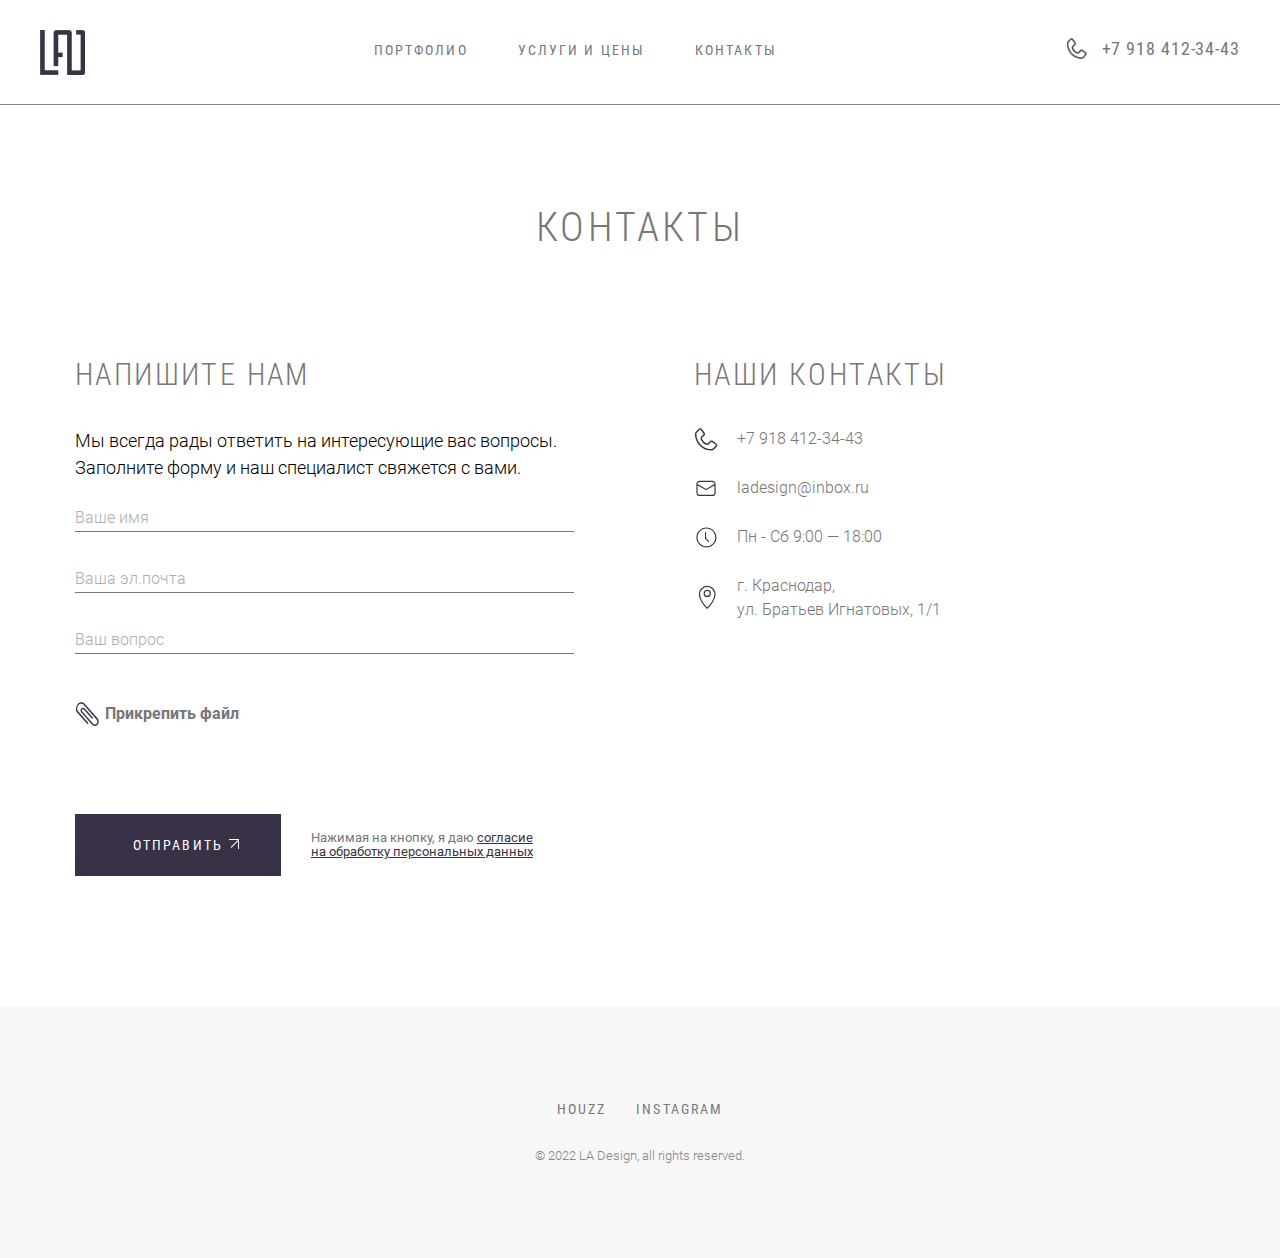
==== commit 1ce345d7: "Add files via upload" ====
--- a/contact.html
+++ b/contact.html
@@ -6,7 +6,7 @@
 	<meta name="viewport" content="width=device-width, initial-scale=1.0">
   <link rel="shortcut icon" href="img/logo.png" type="image/x-icon">
   
-	<link rel="stylesheet" href="css/style.min.css">
+	<link rel="stylesheet" href="css/style.min.css?_v=20220702222007">
 	<title>Ladesign</title>
 </head>
 	<body>
@@ -108,8 +108,8 @@
   </div>
 </div>
     </div> 
-    <script src="https://code.jquery.com/jquery-3.6.0.js" integrity="sha256-H+K7U5CnXl1h5ywQfKtSj8PCmoN9aaq30gDh27Xc0jk=" crossorigin="anonymous"></script>
-		<script src="js/app.min.js"></script>
+    <script src="https://code.jquery.com/jquery-3.6.0.js?_v=20220702222007" integrity="sha256-H+K7U5CnXl1h5ywQfKtSj8PCmoN9aaq30gDh27Xc0jk=" crossorigin="anonymous"></script>
+		<script src="js/app.min.js?_v=20220702222007"></script>
 	</body>
 </html>
 
--- a/css/style.min.css
+++ b/css/style.min.css
@@ -1,3010 +1 @@
-@charset "UTF-8";
-@font-face {
-  font-family: Roboto;
-  font-display: swap;
-  src: url("../fonts/Roboto-Light.woff2") format("woff2"), url("../fonts/Roboto-Light.woff") format("woff");
-  font-weight: 300;
-  font-style: normal;
-}
-@font-face {
-  font-family: Roboto;
-  font-display: swap;
-  src: url("../fonts/Roboto-Bold.woff2") format("woff2"), url("../fonts/Roboto-Bold.woff") format("woff");
-  font-weight: 700;
-  font-style: normal;
-}
-@font-face {
-  font-family: Roboto;
-  font-display: swap;
-  src: url("../fonts/Roboto-Medium.woff2") format("woff2"), url("../fonts/Roboto-Medium.woff") format("woff");
-  font-weight: 500;
-  font-style: normal;
-}
-@font-face {
-  font-family: Roboto;
-  font-display: swap;
-  src: url("../fonts/Roboto-Regular.woff2") format("woff2"), url("../fonts/Roboto-Regular.woff") format("woff");
-  font-weight: 400;
-  font-style: normal;
-}
-@font-face {
-  font-family: RobotoCondensed;
-  font-display: swap;
-  src: url("../fonts/RobotoCondensed-Bold.woff2") format("woff2"), url("../fonts/RobotoCondensed-Bold.woff") format("woff");
-  font-weight: 700;
-  font-style: normal;
-}
-@font-face {
-  font-family: RobotoCondensed;
-  font-display: swap;
-  src: url("../fonts/RobotoCondensed-Regular.woff2") format("woff2"), url("../fonts/RobotoCondensed-Regular.woff") format("woff");
-  font-weight: 400;
-  font-style: normal;
-}
-@font-face {
-  font-family: RobotoCondensed;
-  font-display: swap;
-  src: url("../fonts/RobotoCondensed-Light.woff2") format("woff2"), url("../fonts/RobotoCondensed-Light.woff") format("woff");
-  font-weight: 300;
-  font-style: normal;
-}
-/*обнуление*/
-/*Обнуление*/
-* {
-  padding: 0;
-  margin: 0;
-  border: 0;
-}
-
-*, *:before, *:after {
-  -moz-box-sizing: border-box;
-  -webkit-box-sizing: border-box;
-  box-sizing: border-box;
-}
-
-:focus, :active {
-  outline: none;
-}
-
-a:focus, a:active {
-  outline: none;
-}
-
-nav, footer, header, aside {
-  display: block;
-}
-
-html, body {
-  height: 100%;
-  width: 100%;
-  font-size: 100%;
-  line-height: 1;
-  font-size: 14px;
-  -ms-text-size-adjust: 100%;
-  -moz-text-size-adjust: 100%;
-  -webkit-text-size-adjust: 100%;
-}
-
-input, button, textarea {
-  font-family: inherit;
-}
-
-input::-ms-clear {
-  display: none;
-}
-
-button {
-  cursor: pointer;
-}
-
-button::-moz-focus-inner {
-  padding: 0;
-  border: 0;
-}
-
-a, a:visited {
-  text-decoration: none;
-}
-
-a:hover {
-  text-decoration: none;
-}
-
-ul li {
-  list-style: none;
-}
-
-img {
-  vertical-align: top;
-  max-width: 100%;
-  object-fit: cover;
-}
-
-h1, h2, h3, h4, h5, h6 {
-  font-size: inherit;
-  font-weight: 400;
-}
-
-/*--------------------*/
-.ibg {
-  position: relative;
-}
-
-.ibg img {
-  position: absolute;
-  width: 100%;
-  height: 100%;
-  top: 0;
-  left: 0;
-  object-fit: cover;
-}
-
-[class*=__container] {
-  max-width: 1230px;
-  margin: 0 auto;
-  padding: 0 15px;
-}
-
-.wrapper {
-  min-height: 100%;
-  overflow: hidden;
-  display: flex;
-  flex-direction: column;
-}
-
-.main {
-  flex: 1 0 auto;
-}
-
-body {
-  font-family: RobotoCondensed;
-  font-weight: 400;
-  font-style: normal;
-}
-
-body._lock {
-  overflow: hidden;
-}
-
-body.lock {
-  overflow: hidden;
-}
-
-.header {
-  position: absolute;
-  top: 0;
-  left: 0;
-  width: 100%;
-  z-index: 50;
-  border-bottom: 1px solid var(--color-bb);
-}
-.header__container {
-  display: flex;
-  align-items: center;
-  justify-content: space-between;
-  min-height: 104px;
-}
-@media (max-width: 1230px) {
-  .header__container {
-    min-height: calc(70px + 34 * ((100vw - 320px) / 910));
-  }
-}
-.header__logo {
-  background: url("../img/logos.png") 0 0 no-repeat;
-  width: 45px;
-  height: 45px;
-  cursor: pointer;
-  background-size: cover;
-  z-index: 6;
-}
-@media (max-width: 1230px) {
-  .header__logo {
-    width: calc(30px + 15 * ((100vw - 320px) / 910));
-  }
-}
-@media (max-width: 1230px) {
-  .header__logo {
-    height: calc(30px + 15 * ((100vw - 320px) / 910));
-  }
-}
-.header__menu {
-  z-index: 5;
-}
-.header__phone {
-  z-index: 6;
-}
-
-.fixed {
-  position: fixed;
-  top: 0;
-  left: 0;
-  animation-name: show_header;
-  animation-duration: 1s;
-  background: #fff;
-  z-index: 5;
-  width: 100%;
-  box-shadow: 0px 20px 80px rgba(0, 0, 0, 0.08);
-}
-
-.menu__list {
-  font-family: RobotoCondensed;
-  font-size: 14px;
-  font-weight: 400;
-  line-height: 1.2;
-  letter-spacing: 0.15em;
-  text-align: center;
-  text-transform: uppercase;
-  display: flex;
-  gap: 50px;
-}
-@media (max-width: 1230px) {
-  .menu__list {
-    gap: calc(19px + 31 * ((100vw - 320px) / 910));
-  }
-}
-@media (min-width: 769px) {
-  .menu__item::after {
-    content: "";
-    display: block;
-    width: 100%;
-    height: 2px;
-    background-color: var(--color-white);
-    transform: scale(0);
-    transition: all 0.3s ease;
-  }
-  .menu__item:hover::after {
-    transform: scale(1);
-  }
-}
-.menu__link {
-  color: var(--color-white);
-}
-.menu__icon {
-  display: none;
-}
-@media (max-width: 769px) {
-  .menu {
-    display: flex;
-    order: 1;
-  }
-}
-
-@media (max-width: 769px) {
-  .menu__icon {
-    z-index: 5;
-    display: block;
-    position: relative;
-    width: 40px;
-    height: 20px;
-    cursor: pointer;
-  }
-  .menu__icon span,
-.menu__icon::after,
-.menu__icon::before {
-    left: 0;
-    position: absolute;
-    height: 10%;
-    width: 100%;
-    transition: all 0.5s ease 0s;
-    background-color: var(--color-white);
-  }
-  .fixed .menu__icon span,
-.fixed .menu__icon::after,
-.fixed .menu__icon::before {
-    left: 0;
-    position: absolute;
-    height: 10%;
-    width: 100%;
-    transition: all 0.5s ease 0s;
-    background-color: #000;
-  }
-  ._active.menu__icon span,
-._active.menu__icon::after,
-._active.menu__icon::before {
-    background-color: var(--color-white);
-  }
-  ._active .tel__img {
-    color: var(--color-white);
-  }
-  .menu__icon::after,
-.menu__icon::before {
-    content: "";
-  }
-  .menu__icon::after {
-    bottom: 0;
-  }
-  .menu__icon::before {
-    top: 0;
-  }
-  .menu__icon span {
-    top: 50%;
-    transform: scale(1) translate(0px, -50%);
-  }
-  .menu__icon._active span {
-    transform: scale(0) translate(0px, -50%);
-  }
-  .menu__icon._active::before {
-    top: 50%;
-    transform: rotate(-45deg) translate(0px, -50%);
-  }
-  .menu__icon._active::after {
-    top: 50%;
-    transform: rotate(45deg) translate(0px, -50%);
-  }
-  .menu__body {
-    position: fixed;
-    top: 0;
-    left: -100%;
-    width: 100%;
-    height: 100%;
-    background-color: #000;
-    padding: 184px 30px 30px 30px;
-    transition: left 0.5s ease 0s;
-    overflow: auto;
-  }
-  .menu__body._active {
-    left: 0;
-  }
-  ._active.menu__body::before {
-    content: "";
-    position: fixed;
-    width: 100%;
-    top: 0;
-    left: 0;
-    height: 70px;
-    background-color: #000;
-    z-index: 2;
-  }
-  .menu__list {
-    flex-direction: column;
-  }
-  .menu__link {
-    font-size: 20px;
-  }
-}
-.fixed .menu__link {
-  color: var(--color-darkgray);
-}
-.fixed .menu__link::after {
-  content: "";
-  display: block;
-  width: 100%;
-  height: 2px;
-  background-color: var(--color-darkgray);
-  transform: scale(0);
-  transition: all 0.3s ease;
-}
-.fixed .menu__link:hover::after {
-  transform: scale(1);
-}
-.fixed .header__container {
-  min-height: 70px;
-}
-.fixed .header__logo {
-  background: url("../img/logo.png") 0 0 no-repeat;
-  width: 45px;
-  height: 45px;
-  cursor: pointer;
-  background-size: cover;
-}
-@media (max-width: 1230px) {
-  .fixed .header__logo {
-    width: calc(30px + 15 * ((100vw - 320px) / 910));
-  }
-}
-@media (max-width: 1230px) {
-  .fixed .header__logo {
-    height: calc(30px + 15 * ((100vw - 320px) / 910));
-  }
-}
-.fixed .tel__img {
-  color: var(--color-darkgray);
-  background-image: url("../img/phonedark.png");
-}
-.fixed .tel__img::after {
-  content: "";
-  display: block;
-  width: 100%;
-  height: 2px;
-  margin-top: 5px;
-  background-color: var(--color-darkgray);
-  transform: scale(0);
-  transition: all 0.3s ease;
-}
-.fixed .tel__img:hover::after {
-  transform: scale(1);
-}
-
-._active.tel__img {
-  color: var(--color-white);
-  background-image: url("../img/phone.svg");
-}
-
-._active.header__logo {
-  background: url("../img/logos.png") 0 0 no-repeat;
-  width: 45px;
-  height: 45px;
-  cursor: pointer;
-  background-size: cover;
-  z-index: 6;
-}
-@media (max-width: 1230px) {
-  ._active.header__logo {
-    width: calc(30px + 15 * ((100vw - 320px) / 910));
-  }
-}
-@media (max-width: 1230px) {
-  ._active.header__logo {
-    height: calc(30px + 15 * ((100vw - 320px) / 910));
-  }
-}
-
-._active .menu__link {
-  color: var(--color-white);
-}
-
-.tel__img {
-  background-image: url("../img/phone.svg");
-  padding: 10px 0 10px 36px;
-  background-position: left center;
-  background-size: 21px 21px;
-  background-repeat: no-repeat;
-  font-size: 18px;
-  font-weight: 500;
-  line-height: 0.85;
-  letter-spacing: 0.05em;
-  text-align: left;
-  color: var(--color-white);
-}
-@media (max-width: 1230px) {
-  .tel__img {
-    font-size: calc(16px + 2 * ((100vw - 320px) / 910));
-  }
-}
-.tel__img::after {
-  content: "";
-  display: block;
-  width: 100%;
-  height: 2px;
-  margin-top: 5px;
-  background-color: var(--color-white);
-  transform: scale(0);
-  transition: all 0.3s ease;
-}
-.tel__img:hover::after {
-  transform: scale(1);
-}
-
-@keyframes show_header {
-  0% {
-    opacity: 0;
-    top: -70px;
-  }
-  100% {
-    opacity: 1;
-    top: 0;
-  }
-}
-.title {
-  font-family: RobotoCondensed;
-  font-size: 40px;
-  font-weight: 300;
-  line-height: 117.5%;
-  letter-spacing: 0.08em;
-  color: var(--color-darkgray);
-  text-transform: uppercase;
-  text-align: center;
-}
-@media (max-width: 1230px) {
-  .title {
-    font-size: calc(30px + 10 * ((100vw - 320px) / 910));
-  }
-}
-
-.title-desing {
-  font-family: RobotoCondensed;
-  font-size: 30px;
-  font-weight: 300;
-  line-height: 150%;
-  letter-spacing: 0.08em;
-  text-align: left;
-  text-transform: uppercase;
-  color: var(--color-darkgray);
-}
-@media (max-width: 1230px) {
-  .title-desing {
-    font-size: calc(20px + 10 * ((100vw - 320px) / 910));
-  }
-}
-
-.accordion {
-  max-width: 500px;
-}
-.accordion__list {
-  border-bottom: 1px solid #D5D5D5;
-  max-width: 500px;
-}
-.accordion__control {
-  display: flex;
-  align-items: center;
-  justify-content: space-between;
-  list-style: none;
-  padding: 26px 0;
-  padding-left: 0;
-  border-top: 1px solid #D5D5D5;
-  width: 100%;
-  background-color: transparent;
-  cursor: pointer;
-}
-.accordion__control::-webkit-details-marker {
-  display: none;
-}
-.accordion__title {
-  margin: 0;
-}
-.accordion__icon {
-  position: relative;
-  display: inline-block;
-  width: 30px;
-  height: 30px;
-  border-radius: 100%;
-  background-color: transparent;
-  border: 1px solid #D5D5D5;
-  transition: transform 0.3s ease-out;
-  transform: rotate(-45deg);
-}
-.accordion__icon::before {
-  content: "";
-  position: absolute;
-  left: 50%;
-  top: 50%;
-  transform: translate(-50%, -50%);
-  width: 1px;
-  height: 15px;
-  background-color: var(--color-darkgray);
-}
-.accordion__icon::after {
-  content: "";
-  position: absolute;
-  transform: translate(-50%, -50%);
-  border-top: 1px solid var(--color-darkgray);
-  border-left: 1px solid var(--color-darkgray);
-  width: 5px;
-  height: 5px;
-  transform: rotate(-135deg);
-  left: 11.2px;
-  top: 59%;
-}
-.accordion__content {
-  padding: 0 20px;
-  border-top: transparent;
-  max-height: 0;
-  opacity: 0;
-  overflow: hidden;
-  will-change: max-height;
-  transition: all 0.3s ease-out;
-  box-sizing: content-box;
-}
-
-.open .accordion__content {
-  opacity: 1;
-  padding: 0 20px 20px 0;
-  padding-left: 0;
-}
-.open .accordion__icon {
-  transform: rotate(-135deg);
-}
-
-.btn {
-  font-family: RobotoCondensed;
-  font-size: 14px;
-  font-weight: 400;
-  line-height: 117%;
-  letter-spacing: 0.15em;
-  text-align: center;
-  text-transform: uppercase;
-  color: var(--color-btn);
-  border: 1px solid var(--color-btn);
-  background-color: transparent;
-  transition: all 0.5s ease;
-}
-@media (max-width: 769px) {
-  .btn {
-    color: var(--color-white);
-    background-color: var(--color-btn);
-  }
-}
-@media (min-width: 768px) {
-  .btn:hover {
-    color: var(--color-white);
-    background-color: var(--color-btn);
-  }
-}
-
-.footer {
-  padding: 95px 0;
-  background-color: #F7F7F7;
-}
-.footer__social {
-  display: flex;
-  flex-wrap: wrap;
-  gap: 0 30px;
-  justify-content: center;
-  margin-bottom: 30px;
-}
-.footer__link {
-  font-family: RobotoCondensed;
-  font-size: 14px;
-  font-weight: 400;
-  line-height: 117%;
-  letter-spacing: 0.15em;
-  color: var(--color-darkgray);
-  text-transform: uppercase;
-  transition: text-decoration 0.5s ease;
-}
-.footer__link:hover {
-  text-decoration: underline;
-}
-.footer__p {
-  font-family: Roboto;
-  font-size: 13px;
-  font-weight: 300;
-  line-height: 15px;
-  letter-spacing: 0em;
-  text-align: center;
-  color: var(--color-bb);
-}
-
-.portfolio-2 {
-  margin-top: 205px;
-}
-@media (max-width: 1230px) {
-  .portfolio-2 {
-    margin-top: calc(120px + 85 * ((100vw - 320px) / 910));
-  }
-}
-
-.gray {
-  color: var(--color-darkgray);
-}
-
-.gray-img {
-  background: url("../img/logo.png") 0 0 no-repeat;
-  width: 45px;
-  height: 45px;
-  cursor: pointer;
-  background-size: cover;
-  z-index: 6;
-}
-@media (max-width: 1230px) {
-  .gray-img {
-    width: calc(30px + 15 * ((100vw - 320px) / 910));
-  }
-}
-@media (max-width: 1230px) {
-  .gray-img {
-    height: calc(30px + 15 * ((100vw - 320px) / 910));
-  }
-}
-
-.menu__icons span,
-.menu__icons::after,
-.menu__icons::before {
-  left: 0;
-  position: absolute;
-  height: 10%;
-  width: 100%;
-  transition: all 0.5s ease 0s;
-  background-color: #000;
-}
-
-.gray-phone {
-  color: var(--color-darkgray);
-  background-image: url("../img/phonedark.png");
-}
-
-@media (min-width: 768px) {
-  .menu__link.gray {
-    color: var(--color-darkgray);
-  }
-  .menu__link.gray::after {
-    content: "";
-    display: block;
-    width: 100%;
-    height: 2px;
-    background-color: var(--color-darkgray);
-    transform: scale(0);
-    transition: all 0.3s ease;
-  }
-  .menu__link.gray:hover::after {
-    transform: scale(1);
-  }
-}
-._active.tel__img.gray-phone {
-  color: var(--color-white);
-  background-image: url("../img/phone.svg");
-}
-
-._active.header__logo {
-  background: url("../img/logos.png") 0 0 no-repeat;
-  width: 45px;
-  height: 45px;
-  cursor: pointer;
-  background-size: cover;
-  z-index: 6;
-}
-@media (max-width: 1230px) {
-  ._active.header__logo {
-    width: calc(30px + 15 * ((100vw - 320px) / 910));
-  }
-}
-@media (max-width: 1230px) {
-  ._active.header__logo {
-    height: calc(30px + 15 * ((100vw - 320px) / 910));
-  }
-}
-
-._active .menu__link {
-  color: var(--color-white);
-}
-
-.work {
-  background: url("../img/work-bg.jpg") no-repeat;
-  object-fit: cover;
-  background-size: cover;
-  background-position: center;
-  padding-top: 353px;
-  padding-bottom: 347px;
-}
-@media (max-width: 1230px) {
-  .work {
-    padding-top: calc(205px + 148 * ((100vw - 320px) / 910));
-  }
-}
-@media (max-width: 1230px) {
-  .work {
-    padding-bottom: calc(205px + 142 * ((100vw - 320px) / 910));
-  }
-}
-.work__container {
-  text-transform: uppercase;
-  color: var(--color-white);
-}
-.work__title {
-  font-family: RobotoCondensed;
-  font-size: 40px;
-  font-weight: 300;
-  line-height: 117%;
-  letter-spacing: 0.08em;
-  text-align: center;
-}
-@media (max-width: 1230px) {
-  .work__title {
-    font-size: calc(30px + 10 * ((100vw - 320px) / 910));
-  }
-}
-.work__p {
-  font-family: RobotoCondensed;
-  font-size: 20px;
-  font-weight: 300;
-  line-height: 117%;
-  letter-spacing: 0.12em;
-  display: block;
-  text-align: center;
-  margin-top: 26px;
-}
-@media (max-width: 1230px) {
-  .work__p {
-    font-size: calc(16px + 4 * ((100vw - 320px) / 910));
-  }
-}
-
-.design {
-  padding-top: 150px;
-  padding-bottom: 100px;
-}
-@media (max-width: 1230px) {
-  .design {
-    padding-top: calc(70px + 80 * ((100vw - 320px) / 910));
-  }
-}
-@media (max-width: 1230px) {
-  .design {
-    padding-bottom: calc(30px + 70 * ((100vw - 320px) / 910));
-  }
-}
-.design__title {
-  text-transform: uppercase;
-  max-width: 579px;
-  color: var(--color-darkgray);
-}
-.design__description {
-  margin-top: 47px;
-  display: flex;
-  column-gap: calc(6px + 96 * ((100vw - 320px) / 1600));
-  flex-wrap: wrap;
-}
-@media (max-width: 1230px) {
-  .design__description {
-    margin-top: calc(26px + 21 * ((100vw - 320px) / 910));
-  }
-}
-@media (max-width: 1050px) {
-  .design__description {
-    column-gap: 30px;
-  }
-}
-.design__description-span {
-  font-family: Roboto;
-  font-size: 16px;
-  font-weight: 300;
-  line-height: 150%;
-  letter-spacing: 0em;
-  text-align: right;
-  color: var(--color-btn);
-  text-transform: none;
-}
-.design__description-ul {
-  flex: 0 1 483px;
-}
-@media (max-width: 1024px) {
-  .design__description-ul {
-    flex: 0 1 100%;
-  }
-}
-.design__description-item {
-  display: flex;
-  align-items: center;
-  justify-content: space-between;
-  font-family: RobotoCondensed;
-  font-size: 14px;
-  font-weight: 400;
-  line-height: 114%;
-  letter-spacing: 0.15em;
-  text-align: left;
-  color: var(--color-bb);
-  text-transform: uppercase;
-  border-bottom: 1px solid var(--color-line);
-  margin-bottom: 20px;
-  padding-bottom: 20px;
-}
-.design__description-text {
-  flex: 0 1 483px;
-  font-family: Roboto;
-  font-size: 16px;
-  font-weight: 300;
-  line-height: 150%;
-  letter-spacing: 0em;
-  text-align: left;
-  color: var(--color-darkgray);
-}
-@media (max-width: 1024px) {
-  .design__description-text {
-    flex: 0 1 100%;
-  }
-}
-
-.desing-slider {
-  padding: 0 15px;
-  padding-top: 100px;
-  max-width: 930px;
-  position: relative;
-  margin: 0 auto;
-}
-@media (max-width: 1230px) {
-  .desing-slider {
-    padding-top: calc(30px + 70 * ((100vw - 320px) / 910));
-  }
-}
-
-.swiper {
-  width: 100%;
-  height: 100%;
-  padding-bottom: 41px;
-}
-@media (max-width: 1230px) {
-  .swiper {
-    padding-bottom: calc(30px + 11 * ((100vw - 320px) / 910));
-  }
-}
-
-.swiper-wrapper {
-  padding-bottom: 41px;
-}
-@media (max-width: 1230px) {
-  .swiper-wrapper {
-    padding-bottom: calc(30px + 11 * ((100vw - 320px) / 910));
-  }
-}
-
-.swiper-slide {
-  text-align: center;
-  font-size: 18px;
-  background: #fff;
-  /* Center slide text vertically */
-  display: -webkit-box;
-  display: -ms-flexbox;
-  display: -webkit-flex;
-  display: flex;
-  -webkit-box-pack: center;
-  -ms-flex-pack: center;
-  -webkit-justify-content: center;
-  justify-content: center;
-  -webkit-box-align: center;
-  -ms-flex-align: center;
-  -webkit-align-items: center;
-  align-items: center;
-}
-
-.swiper-slide img {
-  display: block;
-  width: 100%;
-  height: 100%;
-  object-fit: cover;
-}
-
-.swiper-button-prev::after,
-.swiper-button-next::after {
-  display: none;
-}
-
-.swiper-button-next.design-slider-next,
-.swiper-button-prev.design-slider-prev {
-  width: 40px;
-  height: 40px;
-  background-size: 40px 40px;
-  background-position: center;
-}
-@media (max-width: 769px) {
-  .swiper-button-next.design-slider-next,
-.swiper-button-prev.design-slider-prev {
-    display: none;
-  }
-}
-
-.swiper-button-next.design-slider-next {
-  background: url("../img/icon_arrow-next.svg") no-repeat;
-  right: 50px;
-}
-
-.swiper-button-prev.design-slider-prev {
-  background: url("../img/icon_arrow-prev.svg") no-repeat;
-  left: 50px;
-}
-
-.solution {
-  padding-top: 150px;
-  padding-bottom: 100px;
-}
-@media (max-width: 1230px) {
-  .solution {
-    padding-top: calc(70px + 80 * ((100vw - 320px) / 910));
-  }
-}
-@media (max-width: 1230px) {
-  .solution {
-    padding-bottom: calc(30px + 70 * ((100vw - 320px) / 910));
-  }
-}
-.solution__block {
-  margin-top: 50px;
-  display: flex;
-  column-gap: 100px;
-  row-gap: 28px;
-}
-@media (max-width: 1230px) {
-  .solution__block {
-    margin-top: calc(30px + 20 * ((100vw - 320px) / 910));
-  }
-}
-@media (max-width: 1030px) {
-  .solution__block {
-    column-gap: 30px;
-  }
-}
-@media (max-width: 600px) {
-  .solution__block {
-    flex-wrap: wrap;
-  }
-}
-.solution__block-item {
-  flex: 0 1 450px;
-}
-.solution__block-title {
-  font-family: RobotoCondensed;
-  font-size: 20px;
-  font-size: 20px;
-  font-weight: 300;
-  line-height: 117%;
-  letter-spacing: 0.12em;
-  text-align: left;
-  color: var(--color-darkgray);
-  text-transform: uppercase;
-}
-@media (max-width: 1230px) {
-  .solution__block-title {
-    font-size: calc(16px + 4 * ((100vw - 320px) / 910));
-  }
-}
-.solution__block-text {
-  font-family: Roboto;
-  font-size: 16px;
-  font-weight: 300;
-  line-height: 150%;
-  letter-spacing: 0em;
-  text-align: left;
-  color: var(--color-darkgray);
-  margin-top: 30px;
-}
-@media (max-width: 1230px) {
-  .solution__block-text {
-    margin-top: calc(14px + 16 * ((100vw - 320px) / 910));
-  }
-}
-
-.project {
-  padding-top: 100px;
-  padding-bottom: 75px;
-}
-@media (max-width: 1230px) {
-  .project {
-    padding-top: calc(30px + 70 * ((100vw - 320px) / 910));
-  }
-}
-@media (max-width: 1230px) {
-  .project {
-    padding-bottom: calc(35px + 40 * ((100vw - 320px) / 910));
-  }
-}
-.project__block {
-  margin-top: 24px;
-  display: flex;
-  gap: 30px 30px;
-}
-@media (max-width: 1230px) {
-  .project__block {
-    margin-top: calc(12px + 12 * ((100vw - 320px) / 910));
-  }
-}
-.project__item {
-  font-family: Roboto;
-  font-size: 16px;
-  font-weight: 300;
-  line-height: 150%;
-  letter-spacing: 0em;
-  text-align: left;
-  max-width: 585px;
-  color: var(--color-darkgray);
-}
-.project__images {
-  margin-top: 44px;
-  display: grid;
-  grid-template-columns: repeat(2, 1fr);
-  gap: 30px 30px;
-  width: 100%;
-}
-@media (max-width: 1230px) {
-  .project__images {
-    margin-top: calc(30px + 14 * ((100vw - 320px) / 910));
-  }
-}
-.project__images img {
-  object-fit: cover;
-}
-@media (max-width: 550px) {
-  .project__block {
-    flex-direction: column;
-    gap: 15px 30px;
-  }
-  .project__images {
-    grid-template-columns: repeat(1, 1fr);
-    gap: 10px 30px;
-  }
-}
-
-.project__similar {
-  padding-top: 75px;
-}
-@media (max-width: 1230px) {
-  .project__similar {
-    padding-top: calc(35px + 40 * ((100vw - 320px) / 910));
-  }
-}
-
-.similar__title {
-  text-align: center;
-}
-
-.similar-slider {
-  margin: 0 auto;
-  margin-top: 50px;
-  padding: 0 15px;
-  max-width: 930px;
-  position: relative;
-}
-@media (max-width: 1230px) {
-  .similar-slider {
-    margin-top: calc(30px + 20 * ((100vw - 320px) / 910));
-  }
-}
-
-.swiper-button-next.similar-slider-next,
-.swiper-button-prev.similar-slider-prev {
-  width: 40px;
-  height: 40px;
-  background-size: 40px 40px;
-  background-position: center;
-}
-@media (max-width: 769px) {
-  .swiper-button-next.similar-slider-next,
-.swiper-button-prev.similar-slider-prev {
-    display: none;
-  }
-}
-
-.swiper-button-next.similar-slider-next {
-  background: url("../img/icon_arrow-next.svg") no-repeat;
-  right: 30px;
-}
-
-.swiper-button-prev.similar-slider-prev {
-  background: url("../img/icon_arrow-prev.svg") no-repeat;
-  left: 30px;
-}
-
-.price {
-  margin-top: 205px;
-  color: var(--color-darkgray);
-}
-@media (max-width: 1230px) {
-  .price {
-    margin-top: calc(120px + 85 * ((100vw - 320px) / 910));
-  }
-}
-.price__title {
-  text-align: center;
-}
-.price__block1 {
-  margin-top: 100px;
-  margin-bottom: 50px;
-  display: flex;
-  column-gap: 120px;
-}
-@media (max-width: 1230px) {
-  .price__block1 {
-    margin-top: calc(70px + 30 * ((100vw - 320px) / 910));
-  }
-}
-@media (max-width: 1230px) {
-  .price__block1 {
-    margin-bottom: calc(35px + 15 * ((100vw - 320px) / 910));
-  }
-}
-@media (max-width: 800px) {
-  .price__block1 {
-    display: flex;
-    flex-direction: column;
-    row-gap: 30px;
-  }
-}
-.price__block-title {
-  font-family: RobotoCondensed;
-  font-size: 40px;
-  font-weight: 300;
-  line-height: 150%;
-  letter-spacing: 0.08em;
-  text-align: left;
-  text-transform: uppercase;
-  color: var(--color-darkgray);
-}
-@media (max-width: 1230px) {
-  .price__block-title {
-    font-size: calc(20px + 20 * ((100vw - 320px) / 910));
-  }
-}
-@media (min-width: 1070px) {
-  .price__block-title {
-    max-width: 380px;
-  }
-}
-.price__block2 {
-  margin-bottom: 50px;
-}
-@media (max-width: 1230px) {
-  .price__block2 {
-    margin-bottom: calc(30px + 20 * ((100vw - 320px) / 910));
-  }
-}
-.price__hide-text {
-  font-family: Roboto;
-  font-size: 16px;
-  font-weight: 300;
-  line-height: 150%;
-  letter-spacing: 0em;
-  text-align: left;
-}
-
-.whyheed {
-  flex: 0 1 678px;
-}
-
-.whyheed-item {
-  font-family: RobotoCondensed;
-  font-size: 20px;
-  font-weight: 300;
-  line-height: 130%;
-  letter-spacing: 0.12em;
-  text-align: left;
-  text-transform: uppercase;
-  display: flex;
-  flex-direction: column;
-  border-bottom: 1px solid var(--color-darkgray);
-}
-@media (max-width: 1230px) {
-  .whyheed-item {
-    font-size: calc(16px + 4 * ((100vw - 320px) / 910));
-  }
-}
-.whyheed-item:not(:first-child) {
-  margin-top: 25px;
-}
-
-.whyheed-span {
-  font-family: Roboto;
-  font-size: 16px;
-  font-weight: 300;
-  line-height: 150%;
-  letter-spacing: 0em;
-  text-align: left;
-  text-transform: none;
-  max-width: 585px;
-  margin-top: 12px;
-  margin-bottom: 25px;
-}
-@media (max-width: 800px) {
-  .whyheed-span {
-    max-width: 100%;
-  }
-}
-
-.accordion__price-title {
-  font-family: RobotoCondensed;
-  font-size: 30px;
-  font-weight: 400;
-  line-height: 117%;
-  letter-spacing: 0.08em;
-  text-align: center;
-  text-transform: uppercase;
-  color: var(--color-darkgray);
-}
-
-.accordion__price-subtitle {
-  font-family: RobotoCondensed;
-  font-size: 25px;
-  font-weight: 400;
-  line-height: 120%;
-  letter-spacing: 0.08em;
-  text-align: center;
-  color: var(--color-bb);
-}
-
-.price__control {
-  flex-direction: column;
-  border: 1px solid var(--color-line);
-  border-bottom: none;
-}
-
-.price__btn.price__btn {
-  width: 100%;
-  margin: 0 auto;
-  position: relative;
-}
-.price__btn.price__btn::before {
-  content: "";
-  position: absolute;
-  right: 36.1%;
-  top: 39.8%;
-  width: 1px;
-  height: 10px;
-  background-color: #000;
-  transform: rotate(45deg);
-}
-@media (max-width: 426px) {
-  .price__btn.price__btn::before {
-    right: 30.5%;
-    top: 22px;
-    width: 1px;
-    height: 15px;
-  }
-}
-.price__btn.price__btn::after {
-  content: "";
-  position: absolute;
-  border-top: 1px solid #000;
-  border-left: 1px solid #000;
-  width: 10px;
-  height: 10px;
-  transform: rotate(90deg);
-  right: 35.5%;
-  top: 40%;
-}
-@media (max-width: 426px) {
-  .price__btn.price__btn::before {
-    right: 30.5%;
-    top: 22px;
-  }
-  .price__btn.price__btn::after {
-    right: 28.5%;
-    top: 40%;
-  }
-}
-@media (max-width: 769px) {
-  .price__btn.price__btn::before {
-    background-color: #fff;
-  }
-  .price__btn.price__btn::after {
-    border-top: 1px solid #fff;
-    border-left: 1px solid #fff;
-  }
-}
-.price__btn.price__btn:hover::after {
-  border-top: 1px solid #fff;
-  border-left: 1px solid #fff;
-}
-.price__btn.price__btn:hover::before {
-  background-color: #fff;
-}
-
-.acordion__price-item {
-  flex: 0 1 380px;
-}
-@media (max-width: 800px) {
-  .acordion__price-item {
-    max-width: 600px;
-    flex: 0 1 100%;
-  }
-}
-
-.accordion__price-border-dark {
-  border: 2px solid var(--color-btn);
-}
-
-.price__content {
-  display: flex;
-  flex-direction: column;
-  row-gap: 15px;
-}
-
-.open .price__content {
-  padding: 30px;
-  cursor: pointer;
-  border-left: 1px solid var(--color-line);
-  border-right: 1px solid var(--color-line);
-}
-
-.price__list {
-  display: flex;
-  justify-content: space-between;
-  border-bottom: none;
-  max-width: 100%;
-  column-gap: 30px;
-  row-gap: 30px;
-  margin-top: 58px;
-}
-@media (max-width: 1230px) {
-  .price__list {
-    row-gap: calc(20px + 10 * ((100vw - 320px) / 910));
-  }
-}
-@media (max-width: 1230px) {
-  .price__list {
-    margin-top: calc(29px + 29 * ((100vw - 320px) / 910));
-  }
-}
-@media (max-width: 800px) {
-  .price__list {
-    flex-direction: column;
-  }
-}
-
-.price__btn.price__btn-white {
-  width: 100%;
-  margin: 0 auto;
-  position: relative;
-}
-.price__btn.price__btn-white::before {
-  content: "";
-  background-color: #fff;
-}
-.price__btn.price__btn-white::after {
-  content: "";
-  border-top: 1px solid #fff;
-  border-left: 1px solid #fff;
-}
-@media (max-width: 426px) {
-  .price__btn.price__btn-white::before {
-    right: 30.5%;
-    top: 22px;
-  }
-  .price__btn.price__btn-white::after {
-    right: 28.5%;
-    top: 40%;
-  }
-}
-
-.accordion__price-border {
-  max-width: 600px;
-}
-
-@media (max-width: 769px) {
-  .price__list {
-    margin-left: auto;
-    margin-right: auto;
-    max-width: 600px;
-  }
-}
-.contact {
-  margin-top: 205px;
-  margin-bottom: 130px;
-}
-@media (max-width: 1230px) {
-  .contact {
-    margin-top: calc(120px + 85 * ((100vw - 320px) / 910));
-  }
-}
-@media (max-width: 1230px) {
-  .contact {
-    margin-bottom: calc(70px + 60 * ((100vw - 320px) / 910));
-  }
-}
-.contact__block {
-  margin-top: 100px;
-  display: flex;
-  row-gap: 70px;
-  column-gap: calc(0px + 200 * ((100vw - 320px) / 1600));
-}
-@media (max-width: 1230px) {
-  .contact__block {
-    margin-top: calc(50px + 50 * ((100vw - 320px) / 910));
-  }
-}
-@media (max-width: 800px) {
-  .contact__block {
-    flex-direction: column;
-  }
-}
-.contact__subtitle {
-  font-family: Roboto;
-   font-size: 18px;
-  font-weight: 300;
-  line-height: 150%;
-  letter-spacing: 0em;
-  text-align: left;
-  max-width: 499px;
-  margin-top: 30px;
-}
-@media (max-width: 1230px) {
-  .contact__subtitle {
-     font-size: calc(16px + 2 * ((100vw - 320px) / 910));
-  }
-}
-@media (max-width: 1230px) {
-  .contact__subtitle {
-    margin-top: calc(20px + 10 * ((100vw - 320px) / 910));
-  }
-}
-
-.text__btn {
-  font-family: Roboto;
-  font-size: 13px;
-  font-weight: 400;
-  line-height: 110%;
-  letter-spacing: 0em;
-  text-align: left;
-  color: var(--color-darkgray);
-  max-width: 309px;
-}
-
-.form__writetous {
-  margin-top: 30px;
-  display: flex;
-  flex-direction: column;
-  row-gap: 40px;
-  max-width: 513px;
-}
-@media (max-width: 800px) {
-  .form__writetous {
-    max-width: 100%;
-  }
-}
-.form__label {
-  border-bottom: 1px solid var(--color-darkgray);
-}
-.form__input {
-  width: 100%;
-  padding-bottom: 5px;
-}
-.form__input:focus {
-  border-bottom: 1px solid var(--color-btn);
-}
-.form__input:focus::placeholder {
-  color: #000;
-}
-.form__input::placeholder {
-  font-family: Roboto;
-  font-size: 16px;
-  font-weight: 300;
-  line-height: 150%;
-  letter-spacing: 0em;
-  text-align: left;
-  color: #adadad;
-}
-.form__input::placeholder:focus {
-  color: #000;
-}
-.form__btn {
-  display: flex;
-  column-gap: 30px;
-  row-gap: 20px;
-  align-items: center;
-}
-@media (max-width: 487px) {
-  .form__btn {
-    flex-direction: column;
-    align-items: start;
-  }
-}
-.form__button {
-  background-color: var(--color-btn);
-  color: var(--color-white);
-  padding: 22px 57px;
-  position: relative;
-  transition: background-color 0.5s ease;
-}
-.form__button::before {
-  content: "";
-  position: absolute;
-  right: 22.1%;
-  top: 39.8%;
-  width: 1px;
-  height: 10px;
-  background-color: #fff;
-  transform: rotate(45deg);
-}
-.form__button::after {
-  content: "";
-  position: absolute;
-  border-top: 1px solid #fff;
-  border-left: 1px solid #fff;
-  width: 10px;
-  height: 10px;
-  transform: rotate(90deg);
-  right: 20%;
-  top: 40%;
-}
-@media (max-width: 487px) {
-  .form__button::after {
-    right: 21%;
-  }
-}
-.form__button:hover {
-  background-color: #4A415A;
-}
-@media (max-width: 487px) {
-  .form__button {
-    width: 100%;
-  }
-}
-.form__btn-link {
-  color: var(--color-btn);
-  text-decoration: underline;
-}
-
-.ourcontacts__list {
-  margin-top: 30px;
-  display: flex;
-  flex-direction: column;
-  row-gap: 25px;
-}
-@media (max-width: 800px) {
-  .ourcontacts__list {
-    display: grid;
-    grid-template-columns: repeat(2, 1fr);
-    align-items: center;
-  }
-}
-@media (max-width: 500px) {
-  .ourcontacts__list {
-    grid-template-columns: repeat(1, 1fr);
-  }
-}
-.ourcontacts__item {
-  padding-left: 43px;
-  font-family: Roboto;
-  font-size: 16px;
-  font-weight: 300;
-  line-height: 150%;
-  letter-spacing: 0em;
-  text-align: left;
-  transition: color 0.5s ease;
-  color: var(--color-darkgray);
-}
-.ourcontacts__item:hover:not(:nth-child(3)) {
-  cursor: pointer;
-  text-decoration: underline;
-  color: var(--color-btn);
-}
-
-.file__item {
-  position: relative;
-}
-
-.file__input {
-  position: absolute;
-  top: 0;
-  left: 0;
-  width: 100%;
-  height: 100%;
-  opacity: 0;
-  font-size: 0;
-  cursor: pointer;
-}
-
-.file__button {
-  display: inline-flex;
-  min-height: 40px;
-  border-radius: 30px;
-  justify-content: center;
-  align-items: center;
-  padding: 0 20px;
-  padding-left: 30px;
-  font-family: Roboto;
-  font-size: 16px;
-  font-weight: 700;
-  line-height: 150%;
-  letter-spacing: 0em;
-  text-align: left;
-  color: var(--color-darkgray);
-}
-
-.tel__img.gray-phone {
-  padding: 10px 0 10px 36px;
-  background-position: left center;
-  background-size: 21px 21px;
-  background-repeat: no-repeat;
-  font-size: 18px;
-  font-weight: 500;
-  line-height: 0.85;
-  letter-spacing: 0.05em;
-  text-align: left;
-  color: var(--color-darkgray);
-}
-@media (max-width: 1230px) {
-  .tel__img.gray-phone {
-    font-size: calc(16px + 2 * ((100vw - 320px) / 910));
-  }
-}
-.tel__img.gray-phone::after {
-  content: "";
-  display: block;
-  width: 100%;
-  height: 2px;
-  margin-top: 5px;
-  background-color: var(--color-darkgray);
-  transform: scale(0);
-  transition: all 0.3s ease;
-}
-.tel__img.gray-phone:hover::after {
-  transform: scale(1);
-}
-
-.contact__container {
-  padding-left: 50px;
-  padding-right: 50px;
-}
-@media (max-width: 1230px) {
-  .contact__container {
-    padding-left: calc(20px + 30 * ((100vw - 320px) / 910));
-  }
-}
-@media (max-width: 1230px) {
-  .contact__container {
-    padding-right: calc(20px + 30 * ((100vw - 320px) / 910));
-  }
-}
-
-.popup {
-  position: fixed;
-  width: 100%;
-  height: 100%;
-  background-color: rgba(0, 0, 0, 0.6);
-  top: 0;
-  left: 0;
-  opacity: 0;
-  visibility: hidden;
-  overflow-y: auto;
-  overflow-x: hidden;
-  transition: all 0.5s ease;
-  z-index: 4;
-}
-.popup__body {
-  min-height: 100%;
-  display: flex;
-  align-items: center;
-  justify-content: center;
-  padding: 30px 10px;
-}
-@media (max-width: 600px) {
-  .popup__body {
-    padding: 120px 10px;
-  }
-}
-.popup__content {
-  background-color: #fff;
-  max-width: 800px;
-  position: relative;
-  padding: 50px;
-  opacity: 0;
-  transform: translate(0px, -100%);
-  transition: all 0.5s ease;
-}
-@media (max-width: 1230px) {
-  .popup__content {
-    padding: calc(20px + 30 * ((100vw - 320px) / 910));
-  }
-}
-.popup__form {
-  max-width: 100%;
-}
-.popup__input {
-  width: 50%;
-  padding-bottom: 5px;
-  border-bottom: 1px solid var(--color-darkgray);
-}
-.popup__input:focus {
-  border-bottom: 2px solid var(--color-btn);
-}
-.popup__input:focus::placeholder {
-  color: #000;
-}
-@media (max-width: 600px) {
-  .popup__input {
-    width: 100%;
-  }
-}
-.popup__input::placeholder {
-  font-family: Roboto;
-  font-size: 16px;
-  font-weight: 400;
-  line-height: 120%;
-  letter-spacing: 0em;
-  text-align: left;
-  color: #adadad;
-}
-.popup__input::placeholder:focus {
-  color: #000;
-}
-.popup__close {
-  position: absolute;
-  right: 0px;
-  top: -40px;
-  font-size: 30px;
-}
-.popup__close:hover {
-  cursor: pointer;
-}
-
-.popup.open {
-  opacity: 1;
-  visibility: visible;
-}
-
-.popup.open .popup__content {
-  opacity: 1;
-  transform: translate(0px, 0px);
-}
-
-.input__block {
-  display: flex;
-  column-gap: 30px;
-  row-gap: 40px;
-  margin-top: 40px;
-}
-@media (max-width: 600px) {
-  .input__block {
-    flex-direction: column;
-  }
-}
-
-.form__btn {
-  margin-top: 40px;
-}
-
-/**
- * Swiper 8.2.5
- * Most modern mobile touch slider and framework with hardware accelerated transitions
- * https://swiperjs.com
- *
- * Copyright 2014-2022 Vladimir Kharlampidi
- *
- * Released under the MIT License
- *
- * Released on: June 27, 2022
- */
-@font-face {
-  font-family: swiper-icons;
-  src: url("data:application/font-woff;charset=utf-8;base64, [base64]//wADZ2x5ZgAAAywAAADMAAAD2MHtryVoZWFkAAABbAAAADAAAAA2E2+eoWhoZWEAAAGcAAAAHwAAACQC9gDzaG10eAAAAigAAAAZAAAArgJkABFsb2NhAAAC0AAAAFoAAABaFQAUGG1heHAAAAG8AAAAHwAAACAAcABAbmFtZQAAA/gAAAE5AAACXvFdBwlwb3N0AAAFNAAAAGIAAACE5s74hXjaY2BkYGAAYpf5Hu/j+W2+MnAzMYDAzaX6QjD6/4//Bxj5GA8AuRwMYGkAPywL13jaY2BkYGA88P8Agx4j+/8fQDYfA1AEBWgDAIB2BOoAeNpjYGRgYNBh4GdgYgABEMnIABJzYNADCQAACWgAsQB42mNgYfzCOIGBlYGB0YcxjYGBwR1Kf2WQZGhhYGBiYGVmgAFGBiQQkOaawtDAoMBQxXjg/wEGPcYDDA4wNUA2CCgwsAAAO4EL6gAAeNpj2M0gyAACqxgGNWBkZ2D4/wMA+xkDdgAAAHjaY2BgYGaAYBkGRgYQiAHyGMF8FgYHIM3DwMHABGQrMOgyWDLEM1T9/w8UBfEMgLzE////P/5//f/V/xv+r4eaAAeMbAxwIUYmIMHEgKYAYjUcsDAwsLKxc3BycfPw8jEQA/[base64]/uznmfPFBNODM2K7MTQ45YEAZqGP81AmGGcF3iPqOop0r1SPTaTbVkfUe4HXj97wYE+yNwWYxwWu4v1ugWHgo3S1XdZEVqWM7ET0cfnLGxWfkgR42o2PvWrDMBSFj/IHLaF0zKjRgdiVMwScNRAoWUoH78Y2icB/yIY09An6AH2Bdu/UB+yxopYshQiEvnvu0dURgDt8QeC8PDw7Fpji3fEA4z/PEJ6YOB5hKh4dj3EvXhxPqH/SKUY3rJ7srZ4FZnh1PMAtPhwP6fl2PMJMPDgeQ4rY8YT6Gzao0eAEA409DuggmTnFnOcSCiEiLMgxCiTI6Cq5DZUd3Qmp10vO0LaLTd2cjN4fOumlc7lUYbSQcZFkutRG7g6JKZKy0RmdLY680CDnEJ+UMkpFFe1RN7nxdVpXrC4aTtnaurOnYercZg2YVmLN/d/gczfEimrE/fs/bOuq29Zmn8tloORaXgZgGa78yO9/cnXm2BpaGvq25Dv9S4E9+5SIc9PqupJKhYFSSl47+Qcr1mYNAAAAeNptw0cKwkAAAMDZJA8Q7OUJvkLsPfZ6zFVERPy8qHh2YER+3i/BP83vIBLLySsoKimrqKqpa2hp6+jq6RsYGhmbmJqZSy0sraxtbO3sHRydnEMU4uR6yx7JJXveP7WrDycAAAAAAAH//wACeNpjYGRgYOABYhkgZgJCZgZNBkYGLQZtIJsFLMYAAAw3ALgAeNolizEKgDAQBCchRbC2sFER0YD6qVQiBCv/H9ezGI6Z5XBAw8CBK/m5iQQVauVbXLnOrMZv2oLdKFa8Pjuru2hJzGabmOSLzNMzvutpB3N42mNgZGBg4GKQYzBhYMxJLMlj4GBgAYow/P/PAJJhLM6sSoWKfWCAAwDAjgbRAAB42mNgYGBkAIIbCZo5IPrmUn0hGA0AO8EFTQAA");
-  font-weight: 400;
-  font-style: normal;
-}
-:root {
-  --swiper-theme-color:#007aff;
-}
-
-.swiper {
-  margin-left: auto;
-  margin-right: auto;
-  position: relative;
-  overflow: hidden;
-  list-style: none;
-  padding: 0;
-  z-index: 1;
-}
-
-.swiper-vertical > .swiper-wrapper {
-  flex-direction: column;
-}
-
-.swiper-wrapper {
-  position: relative;
-  width: 100%;
-  height: 100%;
-  z-index: 1;
-  display: flex;
-  transition-property: transform;
-  box-sizing: content-box;
-}
-
-.swiper-android .swiper-slide, .swiper-wrapper {
-  transform: translate3d(0px, 0, 0);
-}
-
-.swiper-pointer-events {
-  touch-action: pan-y;
-}
-
-.swiper-pointer-events.swiper-vertical {
-  touch-action: pan-x;
-}
-
-.swiper-slide {
-  flex-shrink: 0;
-  width: 100%;
-  height: 100%;
-  position: relative;
-  transition-property: transform;
-}
-
-.swiper-slide-invisible-blank {
-  visibility: hidden;
-}
-
-.swiper-autoheight, .swiper-autoheight .swiper-slide {
-  height: auto;
-}
-
-.swiper-autoheight .swiper-wrapper {
-  align-items: flex-start;
-  transition-property: transform, height;
-}
-
-.swiper-backface-hidden .swiper-slide {
-  transform: translateZ(0);
-  -webkit-backface-visibility: hidden;
-  backface-visibility: hidden;
-}
-
-.swiper-3d, .swiper-3d.swiper-css-mode .swiper-wrapper {
-  perspective: 1200px;
-}
-
-.swiper-3d .swiper-cube-shadow, .swiper-3d .swiper-slide, .swiper-3d .swiper-slide-shadow, .swiper-3d .swiper-slide-shadow-bottom, .swiper-3d .swiper-slide-shadow-left, .swiper-3d .swiper-slide-shadow-right, .swiper-3d .swiper-slide-shadow-top, .swiper-3d .swiper-wrapper {
-  transform-style: preserve-3d;
-}
-
-.swiper-3d .swiper-slide-shadow, .swiper-3d .swiper-slide-shadow-bottom, .swiper-3d .swiper-slide-shadow-left, .swiper-3d .swiper-slide-shadow-right, .swiper-3d .swiper-slide-shadow-top {
-  position: absolute;
-  left: 0;
-  top: 0;
-  width: 100%;
-  height: 100%;
-  pointer-events: none;
-  z-index: 10;
-}
-
-.swiper-3d .swiper-slide-shadow {
-  background: rgba(0, 0, 0, 0.15);
-}
-
-.swiper-3d .swiper-slide-shadow-left {
-  background-image: linear-gradient(to left, rgba(0, 0, 0, 0.5), rgba(0, 0, 0, 0));
-}
-
-.swiper-3d .swiper-slide-shadow-right {
-  background-image: linear-gradient(to right, rgba(0, 0, 0, 0.5), rgba(0, 0, 0, 0));
-}
-
-.swiper-3d .swiper-slide-shadow-top {
-  background-image: linear-gradient(to top, rgba(0, 0, 0, 0.5), rgba(0, 0, 0, 0));
-}
-
-.swiper-3d .swiper-slide-shadow-bottom {
-  background-image: linear-gradient(to bottom, rgba(0, 0, 0, 0.5), rgba(0, 0, 0, 0));
-}
-
-.swiper-css-mode > .swiper-wrapper {
-  overflow: auto;
-  scrollbar-width: none;
-  -ms-overflow-style: none;
-}
-
-.swiper-css-mode > .swiper-wrapper::-webkit-scrollbar {
-  display: none;
-}
-
-.swiper-css-mode > .swiper-wrapper > .swiper-slide {
-  scroll-snap-align: start start;
-}
-
-.swiper-horizontal.swiper-css-mode > .swiper-wrapper {
-  scroll-snap-type: x mandatory;
-}
-
-.swiper-vertical.swiper-css-mode > .swiper-wrapper {
-  scroll-snap-type: y mandatory;
-}
-
-.swiper-centered > .swiper-wrapper::before {
-  content: "";
-  flex-shrink: 0;
-  order: 9999;
-}
-
-.swiper-centered.swiper-horizontal > .swiper-wrapper > .swiper-slide:first-child {
-  margin-inline-start: var(--swiper-centered-offset-before);
-}
-
-.swiper-centered.swiper-horizontal > .swiper-wrapper::before {
-  height: 100%;
-  min-height: 1px;
-  width: var(--swiper-centered-offset-after);
-}
-
-.swiper-centered.swiper-vertical > .swiper-wrapper > .swiper-slide:first-child {
-  margin-block-start: var(--swiper-centered-offset-before);
-}
-
-.swiper-centered.swiper-vertical > .swiper-wrapper::before {
-  width: 100%;
-  min-width: 1px;
-  height: var(--swiper-centered-offset-after);
-}
-
-.swiper-centered > .swiper-wrapper > .swiper-slide {
-  scroll-snap-align: center center;
-}
-
-.swiper-virtual .swiper-slide {
-  -webkit-backface-visibility: hidden;
-  transform: translateZ(0);
-}
-
-.swiper-virtual.swiper-css-mode .swiper-wrapper::after {
-  content: "";
-  position: absolute;
-  left: 0;
-  top: 0;
-  pointer-events: none;
-}
-
-.swiper-virtual.swiper-css-mode.swiper-horizontal .swiper-wrapper::after {
-  height: 1px;
-  width: var(--swiper-virtual-size);
-}
-
-.swiper-virtual.swiper-css-mode.swiper-vertical .swiper-wrapper::after {
-  width: 1px;
-  height: var(--swiper-virtual-size);
-}
-
-:root {
-  --swiper-navigation-size:44px;
-}
-
-.swiper-button-next, .swiper-button-prev {
-  position: absolute;
-  top: 50%;
-  width: calc(var(--swiper-navigation-size) / 44 * 27);
-  height: var(--swiper-navigation-size);
-  margin-top: calc(0px - var(--swiper-navigation-size) / 2);
-  z-index: 10;
-  cursor: pointer;
-  display: flex;
-  align-items: center;
-  justify-content: center;
-  color: var(--swiper-navigation-color, var(--swiper-theme-color));
-}
-
-.swiper-button-next.swiper-button-disabled, .swiper-button-prev.swiper-button-disabled {
-  opacity: 0.35;
-  cursor: auto;
-  pointer-events: none;
-}
-
-.swiper-button-next.swiper-button-hidden, .swiper-button-prev.swiper-button-hidden {
-  opacity: 0;
-  cursor: auto;
-  pointer-events: none;
-}
-
-.swiper-navigation-disabled .swiper-button-next, .swiper-navigation-disabled .swiper-button-prev {
-  display: none !important;
-}
-
-.swiper-button-next:after, .swiper-button-prev:after {
-  font-family: swiper-icons;
-  font-size: var(--swiper-navigation-size);
-  text-transform: none !important;
-  letter-spacing: 0;
-  font-variant: initial;
-  line-height: 1;
-}
-
-.swiper-button-prev, .swiper-rtl .swiper-button-next {
-  left: 10px;
-  right: auto;
-}
-
-.swiper-button-prev:after, .swiper-rtl .swiper-button-next:after {
-  content: "prev";
-}
-
-.swiper-button-next, .swiper-rtl .swiper-button-prev {
-  right: 10px;
-  left: auto;
-}
-
-.swiper-button-next:after, .swiper-rtl .swiper-button-prev:after {
-  content: "next";
-}
-
-.swiper-button-lock {
-  display: none;
-}
-
-.swiper-pagination {
-  position: absolute;
-  text-align: center;
-  transition: 0.3s opacity;
-  transform: translate3d(0, 0, 0);
-  z-index: 10;
-}
-
-.swiper-pagination.swiper-pagination-hidden {
-  opacity: 0;
-}
-
-.swiper-pagination-disabled > .swiper-pagination, .swiper-pagination.swiper-pagination-disabled {
-  display: none !important;
-}
-
-.swiper-horizontal > .swiper-pagination-bullets, .swiper-pagination-bullets.swiper-pagination-horizontal, .swiper-pagination-custom, .swiper-pagination-fraction {
-  bottom: 10px;
-  left: 0;
-  width: 100%;
-}
-
-.swiper-pagination-bullets-dynamic {
-  overflow: hidden;
-  font-size: 0;
-}
-
-.swiper-pagination-bullets-dynamic .swiper-pagination-bullet {
-  transform: scale(0.33);
-  position: relative;
-}
-
-.swiper-pagination-bullets-dynamic .swiper-pagination-bullet-active {
-  transform: scale(1);
-}
-
-.swiper-pagination-bullets-dynamic .swiper-pagination-bullet-active-main {
-  transform: scale(1);
-}
-
-.swiper-pagination-bullets-dynamic .swiper-pagination-bullet-active-prev {
-  transform: scale(0.66);
-}
-
-.swiper-pagination-bullets-dynamic .swiper-pagination-bullet-active-prev-prev {
-  transform: scale(0.33);
-}
-
-.swiper-pagination-bullets-dynamic .swiper-pagination-bullet-active-next {
-  transform: scale(0.66);
-}
-
-.swiper-pagination-bullets-dynamic .swiper-pagination-bullet-active-next-next {
-  transform: scale(0.33);
-}
-
-.swiper-pagination-bullet {
-  width: var(--swiper-pagination-bullet-width, var(--swiper-pagination-bullet-size, 8px));
-  height: var(--swiper-pagination-bullet-height, var(--swiper-pagination-bullet-size, 8px));
-  display: inline-block;
-  border-radius: 50%;
-  background: var(--swiper-pagination-bullet-inactive-color, #000);
-  opacity: var(--swiper-pagination-bullet-inactive-opacity, 0.2);
-}
-
-button.swiper-pagination-bullet {
-  border: none;
-  margin: 0;
-  padding: 0;
-  box-shadow: none;
-  -webkit-appearance: none;
-  appearance: none;
-}
-
-.swiper-pagination-clickable .swiper-pagination-bullet {
-  cursor: pointer;
-}
-
-.swiper-pagination-bullet:only-child {
-  display: none !important;
-}
-
-.swiper-pagination-bullet-active {
-  opacity: var(--swiper-pagination-bullet-opacity, 1);
-  background: var(--swiper-pagination-color, var(--swiper-theme-color));
-}
-
-.swiper-pagination-vertical.swiper-pagination-bullets, .swiper-vertical > .swiper-pagination-bullets {
-  right: 10px;
-  top: 50%;
-  transform: translate3d(0px, -50%, 0);
-}
-
-.swiper-pagination-vertical.swiper-pagination-bullets .swiper-pagination-bullet, .swiper-vertical > .swiper-pagination-bullets .swiper-pagination-bullet {
-  margin: var(--swiper-pagination-bullet-vertical-gap, 6px) 0;
-  display: block;
-}
-
-.swiper-pagination-vertical.swiper-pagination-bullets.swiper-pagination-bullets-dynamic, .swiper-vertical > .swiper-pagination-bullets.swiper-pagination-bullets-dynamic {
-  top: 50%;
-  transform: translateY(-50%);
-  width: 8px;
-}
-
-.swiper-pagination-vertical.swiper-pagination-bullets.swiper-pagination-bullets-dynamic .swiper-pagination-bullet, .swiper-vertical > .swiper-pagination-bullets.swiper-pagination-bullets-dynamic .swiper-pagination-bullet {
-  display: inline-block;
-  transition: 0.2s transform, 0.2s top;
-}
-
-.swiper-horizontal > .swiper-pagination-bullets .swiper-pagination-bullet, .swiper-pagination-horizontal.swiper-pagination-bullets .swiper-pagination-bullet {
-  margin: 0 var(--swiper-pagination-bullet-horizontal-gap, 4px);
-}
-
-.swiper-horizontal > .swiper-pagination-bullets.swiper-pagination-bullets-dynamic, .swiper-pagination-horizontal.swiper-pagination-bullets.swiper-pagination-bullets-dynamic {
-  left: 50%;
-  transform: translateX(-50%);
-  white-space: nowrap;
-}
-
-.swiper-horizontal > .swiper-pagination-bullets.swiper-pagination-bullets-dynamic .swiper-pagination-bullet, .swiper-pagination-horizontal.swiper-pagination-bullets.swiper-pagination-bullets-dynamic .swiper-pagination-bullet {
-  transition: 0.2s transform, 0.2s left;
-}
-
-.swiper-horizontal.swiper-rtl > .swiper-pagination-bullets-dynamic .swiper-pagination-bullet {
-  transition: 0.2s transform, 0.2s right;
-}
-
-.swiper-pagination-progressbar {
-  background: rgba(0, 0, 0, 0.25);
-  position: absolute;
-}
-
-.swiper-pagination-progressbar .swiper-pagination-progressbar-fill {
-  background: var(--swiper-pagination-color, var(--swiper-theme-color));
-  position: absolute;
-  left: 0;
-  top: 0;
-  width: 100%;
-  height: 100%;
-  transform: scale(0);
-  transform-origin: left top;
-}
-
-.swiper-rtl .swiper-pagination-progressbar .swiper-pagination-progressbar-fill {
-  transform-origin: right top;
-}
-
-.swiper-horizontal > .swiper-pagination-progressbar, .swiper-pagination-progressbar.swiper-pagination-horizontal, .swiper-pagination-progressbar.swiper-pagination-vertical.swiper-pagination-progressbar-opposite, .swiper-vertical > .swiper-pagination-progressbar.swiper-pagination-progressbar-opposite {
-  width: 100%;
-  height: 4px;
-  left: 0;
-  top: 0;
-}
-
-.swiper-horizontal > .swiper-pagination-progressbar.swiper-pagination-progressbar-opposite, .swiper-pagination-progressbar.swiper-pagination-horizontal.swiper-pagination-progressbar-opposite, .swiper-pagination-progressbar.swiper-pagination-vertical, .swiper-vertical > .swiper-pagination-progressbar {
-  width: 4px;
-  height: 100%;
-  left: 0;
-  top: 0;
-}
-
-.swiper-pagination-lock {
-  display: none;
-}
-
-.swiper-scrollbar {
-  border-radius: 10px;
-  position: relative;
-  -ms-touch-action: none;
-  background: rgba(0, 0, 0, 0.1);
-}
-
-.swiper-scrollbar-disabled > .swiper-scrollbar, .swiper-scrollbar.swiper-scrollbar-disabled {
-  display: none !important;
-}
-
-.swiper-horizontal > .swiper-scrollbar, .swiper-scrollbar.swiper-scrollbar-horizontal {
-  position: absolute;
-  left: 1%;
-  bottom: 3px;
-  z-index: 50;
-  height: 5px;
-  width: 98%;
-}
-
-.swiper-scrollbar.swiper-scrollbar-vertical, .swiper-vertical > .swiper-scrollbar {
-  position: absolute;
-  right: 3px;
-  top: 1%;
-  z-index: 50;
-  width: 5px;
-  height: 98%;
-}
-
-.swiper-scrollbar-drag {
-  height: 100%;
-  width: 100%;
-  position: relative;
-  background: rgba(0, 0, 0, 0.5);
-  border-radius: 10px;
-  left: 0;
-  top: 0;
-}
-
-.swiper-scrollbar-cursor-drag {
-  cursor: move;
-}
-
-.swiper-scrollbar-lock {
-  display: none;
-}
-
-.swiper-zoom-container {
-  width: 100%;
-  height: 100%;
-  display: flex;
-  justify-content: center;
-  align-items: center;
-  text-align: center;
-}
-
-.swiper-zoom-container > canvas, .swiper-zoom-container > img, .swiper-zoom-container > svg {
-  max-width: 100%;
-  max-height: 100%;
-  object-fit: contain;
-}
-
-.swiper-slide-zoomed {
-  cursor: move;
-}
-
-.swiper-lazy-preloader {
-  width: 42px;
-  height: 42px;
-  position: absolute;
-  left: 50%;
-  top: 50%;
-  margin-left: -21px;
-  margin-top: -21px;
-  z-index: 10;
-  transform-origin: 50%;
-  box-sizing: border-box;
-  border: 4px solid var(--swiper-preloader-color, var(--swiper-theme-color));
-  border-radius: 50%;
-  border-top-color: transparent;
-}
-
-.swiper-watch-progress .swiper-slide-visible .swiper-lazy-preloader, .swiper:not(.swiper-watch-progress) .swiper-lazy-preloader {
-  animation: swiper-preloader-spin 1s infinite linear;
-}
-
-.swiper-lazy-preloader-white {
-  --swiper-preloader-color:#fff;
-}
-
-.swiper-lazy-preloader-black {
-  --swiper-preloader-color:#000;
-}
-
-@keyframes swiper-preloader-spin {
-  0% {
-    transform: rotate(0deg);
-  }
-  100% {
-    transform: rotate(360deg);
-  }
-}
-.swiper .swiper-notification {
-  position: absolute;
-  left: 0;
-  top: 0;
-  pointer-events: none;
-  opacity: 0;
-  z-index: -1000;
-}
-
-.swiper-free-mode > .swiper-wrapper {
-  transition-timing-function: ease-out;
-  margin: 0 auto;
-}
-
-.swiper-grid > .swiper-wrapper {
-  flex-wrap: wrap;
-}
-
-.swiper-grid-column > .swiper-wrapper {
-  flex-wrap: wrap;
-  flex-direction: column;
-}
-
-.swiper-fade.swiper-free-mode .swiper-slide {
-  transition-timing-function: ease-out;
-}
-
-.swiper-fade .swiper-slide {
-  pointer-events: none;
-  transition-property: opacity;
-}
-
-.swiper-fade .swiper-slide .swiper-slide {
-  pointer-events: none;
-}
-
-.swiper-fade .swiper-slide-active, .swiper-fade .swiper-slide-active .swiper-slide-active {
-  pointer-events: auto;
-}
-
-.swiper-cube {
-  overflow: visible;
-}
-
-.swiper-cube .swiper-slide {
-  pointer-events: none;
-  -webkit-backface-visibility: hidden;
-  backface-visibility: hidden;
-  z-index: 1;
-  visibility: hidden;
-  transform-origin: 0 0;
-  width: 100%;
-  height: 100%;
-}
-
-.swiper-cube .swiper-slide .swiper-slide {
-  pointer-events: none;
-}
-
-.swiper-cube.swiper-rtl .swiper-slide {
-  transform-origin: 100% 0;
-}
-
-.swiper-cube .swiper-slide-active, .swiper-cube .swiper-slide-active .swiper-slide-active {
-  pointer-events: auto;
-}
-
-.swiper-cube .swiper-slide-active, .swiper-cube .swiper-slide-next, .swiper-cube .swiper-slide-next + .swiper-slide, .swiper-cube .swiper-slide-prev {
-  pointer-events: auto;
-  visibility: visible;
-}
-
-.swiper-cube .swiper-slide-shadow-bottom, .swiper-cube .swiper-slide-shadow-left, .swiper-cube .swiper-slide-shadow-right, .swiper-cube .swiper-slide-shadow-top {
-  z-index: 0;
-  -webkit-backface-visibility: hidden;
-  backface-visibility: hidden;
-}
-
-.swiper-cube .swiper-cube-shadow {
-  position: absolute;
-  left: 0;
-  bottom: 0px;
-  width: 100%;
-  height: 100%;
-  opacity: 0.6;
-  z-index: 0;
-}
-
-.swiper-cube .swiper-cube-shadow:before {
-  content: "";
-  background: #000;
-  position: absolute;
-  left: 0;
-  top: 0;
-  bottom: 0;
-  right: 0;
-  filter: blur(50px);
-}
-
-.swiper-flip {
-  overflow: visible;
-}
-
-.swiper-flip .swiper-slide {
-  pointer-events: none;
-  -webkit-backface-visibility: hidden;
-  backface-visibility: hidden;
-  z-index: 1;
-}
-
-.swiper-flip .swiper-slide .swiper-slide {
-  pointer-events: none;
-}
-
-.swiper-flip .swiper-slide-active, .swiper-flip .swiper-slide-active .swiper-slide-active {
-  pointer-events: auto;
-}
-
-.swiper-flip .swiper-slide-shadow-bottom, .swiper-flip .swiper-slide-shadow-left, .swiper-flip .swiper-slide-shadow-right, .swiper-flip .swiper-slide-shadow-top {
-  z-index: 0;
-  -webkit-backface-visibility: hidden;
-  backface-visibility: hidden;
-}
-
-.swiper-creative .swiper-slide {
-  -webkit-backface-visibility: hidden;
-  backface-visibility: hidden;
-  overflow: hidden;
-  transition-property: transform, opacity, height;
-}
-
-.swiper-cards {
-  overflow: visible;
-}
-
-.swiper-cards .swiper-slide {
-  transform-origin: center bottom;
-  -webkit-backface-visibility: hidden;
-  backface-visibility: hidden;
-  overflow: hidden;
-}
-
-:root {
-  --color-white: #fff;
-  --color-darkgray: #777;
-  --color-btn: #393246;
-  --color-line: #D5D5D5;
-  --color-bb: #878787;
-}
-
-.hero {
-  background: url("../img/bg-1.jpg") no-repeat;
-  object-fit: cover;
-  padding-top: 270px;
-  position: relative;
-  top: 0;
-  background-size: cover;
-  background-position: center;
-}
-@media (max-width: 1230px) {
-  .hero {
-    padding-top: calc(164px + 106 * ((100vw - 320px) / 910));
-  }
-}
-@media (min-width: 365px) {
-  .hero {
-    padding-bottom: 80px;
-  }
-}
-.hero__block {
-  color: var(--color-white);
-  display: flex;
-  justify-content: center;
-  flex-direction: column;
-  text-align: center;
-  text-transform: uppercase;
-}
-.hero__title {
-  font-family: RobotoCondensed;
-  font-size: 140px;
-  font-weight: 300;
-  letter-spacing: 0.08em;
-  line-height: 117%;
-}
-@media (max-width: 1230px) {
-  .hero__title {
-    font-size: calc(60px + 80 * ((100vw - 320px) / 910));
-  }
-}
-.hero__subtitle {
-  font-family: RobotoCondensed;
-  font-size: 20px;
-  font-weight: 300;
-  line-height: 135%;
-  letter-spacing: 0.12em;
-  max-width: 632px;
-  margin: 0 auto;
-}
-@media (max-width: 1230px) {
-  .hero__subtitle {
-    font-size: calc(16px + 4 * ((100vw - 320px) / 910));
-  }
-}
-@media (max-width: 1230px) {
-  .hero__subtitle {
-    max-width: calc(285px + 347 * ((100vw - 320px) / 910));
-  }
-}
-
-.bnt__down {
-  width: 2px;
-  height: 40px;
-  position: relative;
-  display: inline-flex;
-  cursor: pointer;
-  margin: 106px auto 0;
-}
-
-.bnt__down::after,
-.bnt__down::before {
-  content: "";
-  position: absolute;
-}
-
-.bnt__down::before {
-  width: 2px;
-  height: 40px;
-  background-color: var(--color-white);
-  top: 0px;
-}
-
-.bnt__down::after {
-  border-top: 2px solid var(--color-white);
-  border-left: 2px solid var(--color-white);
-  width: 10px;
-  height: 10px;
-  transform: rotate(-135deg);
-  left: -4px;
-  top: 75%;
-}
-
-@media (max-width: 375px) {
-  .bnt__down {
-    display: none;
-  }
-  .hero {
-    padding-bottom: 164px;
-  }
-}
-.team {
-  padding-top: 150px;
-  padding-bottom: 109px;
-}
-@media (max-width: 1230px) {
-  .team {
-    padding-top: calc(70px + 80 * ((100vw - 320px) / 910));
-  }
-}
-@media (max-width: 1230px) {
-  .team {
-    padding-bottom: calc(70px + 39 * ((100vw - 320px) / 910));
-  }
-}
-.team__accordion-title {
-  font-family: RobotoCondensed;
-  font-size: 20px;
-  font-weight: 300;
-  line-height: 150%;
-  letter-spacing: 0.12em;
-  text-align: left;
-  color: var(--color-darkgray);
-  text-transform: uppercase;
-}
-@media (max-width: 1230px) {
-  .team__accordion-title {
-    font-size: calc(15px + 5 * ((100vw - 320px) / 910));
-  }
-}
-.team__accordion-last {
-  letter-spacing: 0em;
-}
-.team__accordion-subtitle {
-  font-family: Roboto;
-  font-size: 16px;
-  font-weight: 300;
-  line-height: 150%;
-  letter-spacing: 0em;
-  text-align: left;
-  color: var(--color-darkgray);
-}
-.team__block {
-  margin-top: 50px;
-  display: flex;
-  justify-content: space-between;
-  flex-wrap: wrap;
-}
-@media (max-width: 1230px) {
-  .team__block {
-    margin-top: calc(23px + 27 * ((100vw - 320px) / 910));
-  }
-}
-.team__text {
-  flex: 1 0 50%;
-}
-.team__text-p {
-  font-family: Roboto;
-  font-size: 18px;
-  font-weight: 300;
-  line-height: 150%;
-  letter-spacing: 0em;
-  text-align: left;
-  color: var(--color-darkgray);
-  max-width: 514px;
-  margin-bottom: 50px;
-}
-@media (max-width: 1230px) {
-  .team__text-p {
-    margin-bottom: calc(39px + 11 * ((100vw - 320px) / 910));
-  }
-}
-@media (max-width: 780px) {
-  .team .team__images {
-    flex: 1 0 80%;
-    margin-top: 50px;
-  }
-}
-@media (max-width: 780px) and (max-width: 1230px) {
-  .team .team__images {
-    margin-top: calc(39px + 11 * ((100vw - 320px) / 910));
-  }
-}
-@media (max-width: 780px) {
-  .team .accordion {
-    max-width: 678px;
-  }
-  .team .accordion__list {
-    max-width: 678px;
-    margin: 0 auto;
-  }
-}
-.team__images {
-  flex: 1 0 40%;
-  height: 528px;
-}
-
-@media (max-width: 1100px) {
-  .team__block {
-    gap: 0 50px;
-  }
-}
-@media (max-width: 425px) {
-  .team__images {
-    height: 226px;
-  }
-}
-.portfolio__title {
-  text-align: center;
-  text-transform: uppercase;
-}
-.portfolio__nav {
-  margin-bottom: 40px;
-  display: flex;
-  align-items: center;
-  justify-content: center;
-  overflow: auto;
-}
-@media (max-width: 769px) {
-  .portfolio__nav {
-    margin: 0 auto 40px;
-  }
-}
-@media (max-width: 623px) {
-  .portfolio__nav {
-    justify-content: start;
-  }
-}
-.portfolio__nav-link {
-  font-family: RobotoCondensed;
-  font-size: 14px;
-  font-weight: 400;
-  line-height: 114%;
-  letter-spacing: 0.15em;
-  text-align: center;
-  color: var(--color-bb);
-  text-transform: uppercase;
-  position: relative;
-  padding: 9px 20px 0 0;
-  margin-top: 50px;
-  min-width: 120px;
-  cursor: pointer;
-}
-@media (max-width: 1230px) {
-  .portfolio__nav-link {
-    margin-top: calc(40px + 10 * ((100vw - 320px) / 910));
-  }
-}
-.portfolio__nav-link-bg {
-  min-width: 247px;
-}
-.portfolio__nav-link:not(:last-child) {
-  margin-right: 68px;
-}
-@media (max-width: 769px) {
-  .portfolio__nav-link__nav-link {
-    justify-content: start;
-  }
-  .portfolio__nav-link:not(:last-child) {
-    margin-right: 20px;
-  }
-}
-
-.nav-link__item {
-  position: absolute;
-  top: 0;
-  right: 0;
-}
-
-.portfolio__block {
-  max-width: 1200px;
-  margin: 0 auto;
-  display: grid;
-  grid-template-columns: repeat(4, 277px);
-  grid-auto-flow: dense;
-  grid-auto-rows: auto;
-  gap: 30px;
-}
-@media (max-width: 769px) {
-  .portfolio__block {
-    display: flex;
-    flex-wrap: wrap;
-    justify-content: center;
-  }
-}
-.portfolio__item:nth-child(1) {
-  grid-row: 2 span;
-}
-.portfolio__item:nth-child(5) {
-  grid-row: 2/1 span;
-  grid-column: 2/1 span;
-}
-.portfolio__item:nth-child(6) {
-  grid-column: 3/2 span;
-  grid-row: 2/2 span;
-}
-.portfolio__item:nth-child(7) {
-  grid-column: 1/2 span;
-}
-.portfolio__item:nth-child(10) {
-  grid-column: 3/2 span;
-}
-.portfolio__item:nth-child(11) {
-  grid-row: 5/2 span;
-}
-.portfolio__item:nth-child(12) {
-  grid-row: 5/1 span;
-  grid-column: 2/1 span;
-}
-.portfolio__item:nth-child(13) {
-  grid-row: 5/1 span;
-  grid-column: 3/1 span;
-}
-.portfolio__item:nth-child(14) {
-  grid-row: 5/1 span;
-  grid-column: 4/1 span;
-}
-.portfolio__item:nth-child(15) {
-  grid-row: 6/1 span;
-  grid-column: 2/1 span;
-}
-.portfolio__item:nth-child(16) {
-  grid-column: 3/2 span;
-  grid-row: 6/2 span;
-}
-.portfolio__item:nth-child(17) {
-  grid-row: 7/1 span;
-  grid-column: 1/2 span;
-}
-.portfolio__item.gridnone {
-  display: flex;
-}
-.portfolio__button {
-  display: block;
-  margin: 40px auto 0;
-  padding: 22px 52px;
-}
-.portfolio__aplication {
-  display: block;
-  font-family: RobotoCondensed;
-  font-size: 40px;
-  font-weight: 300;
-  line-height: 117%;
-  letter-spacing: 0.08em;
-  text-align: center;
-  text-transform: uppercase;
-  color: var(--color-darkgray);
-  background-color: transparent;
-  margin: 0 auto;
-  margin-top: 129px;
-  margin-bottom: 136px;
-  position: relative;
-  padding-right: 25px;
-  border-bottom: 1px solid var(--color-line);
-  transition: all 0.5s ease;
-  max-width: 617px;
-}
-@media (max-width: 1230px) {
-  .portfolio__aplication {
-    font-size: calc(16px + 24 * ((100vw - 320px) / 910));
-  }
-}
-@media (max-width: 1230px) {
-  .portfolio__aplication {
-    margin-top: calc(35px + 94 * ((100vw - 320px) / 910));
-  }
-}
-@media (max-width: 1230px) {
-  .portfolio__aplication {
-    margin-bottom: calc(35px + 101 * ((100vw - 320px) / 910));
-  }
-}
-.portfolio__aplication::before {
-  content: "";
-  position: absolute;
-  right: 9px;
-  top: -3px;
-  width: 1px;
-  height: 25px;
-  background-color: #000;
-  transform: rotate(45deg);
-}
-@media (max-width: 475px) {
-  .portfolio__aplication::before {
-    right: 6px;
-    top: -2px;
-    width: 1px;
-    height: 15px;
-  }
-}
-.portfolio__aplication::after {
-  content: "";
-  position: absolute;
-  border-top: 1px solid #000;
-  border-left: 1px solid #000;
-  width: 12.5px;
-  height: 12.5px;
-  transform: rotate(90deg);
-  right: 0;
-  top: 0;
-}
-.portfolio__aplication:hover {
-  color: var(--color-btn);
-  border-bottom: 1px solid var(--color-btn);
-}
-
-@media (max-width: 425px) {
-  .portfolio__block {
-    display: block;
-    margin: 0 auto;
-  }
-  .portfolio__item {
-    max-width: 395px;
-  }
-  .portfolio__item:not(:last-child) {
-    margin-bottom: 10px;
-  }
-  .portfolio__item img {
-    width: 100%;
-    object-fit: cover;
-  }
-}
-.portfolio__nav-link.active::after {
-  content: "";
-  display: block;
-  width: 100%;
-  height: 3px;
-  background-color: #393246;
-  transform: scale(1);
-  transition: all 0.3s ease;
-  margin-top: 10px;
-}
-
-.portfolio__item.hide {
-  display: none;
-}
-
-.portfolio__item {
-  position: relative;
-}
-.portfolio__item:hover .portfolio__text-img {
-  opacity: 1;
-}
-
-.portfolio__text-img {
-  color: var(--color-white);
-  display: flex;
-  align-items: center;
-  justify-content: center;
-  flex-direction: column;
-  position: absolute;
-  width: 100%;
-  height: 100%;
-  top: 0;
-  left: 0;
-  background-color: rgba(0, 0, 0, 0.5);
-  opacity: 0;
-  transition: opacity 0.5s ease;
-}
-
-.text-img__h2 {
-  font-family: RobotoCondensed;
-  font-size: 20px;
-  font-weight: 300;
-  line-height: 135%;
-  letter-spacing: 0.12em;
-  text-align: center;
-}
-
-.text-img__span {
-  font-family: Roboto;
-  font-size: 18px;
-  font-weight: 300;
-  line-height: 150%;
-  letter-spacing: 0em;
-  text-align: center;
-  margin-top: 10px;
-}
-
-.portfolio__item:nth-child(n+11) {
-  display: none;
-}
-
-.portfolio__item.is-visible {
-  display: grid;
-}
-
-@media (max-width: 769px) {
-  .portfolio__item {
-    width: 290px;
-    height: 290px;
-    margin: 0 auto;
-  }
-  .portfolio__item img {
-    width: 100%;
-    height: 100%;
-    object-fit: cover;
-  }
-}
-@media (min-width: 1024px) {
-  .portfolio__item.grid-rows {
-    grid-row: span 2;
-  }
-  .portfolio__item.grid-columns {
-    grid-column: span 2;
-  }
-  .portfolio__item.grid-rows-columns {
-    grid-column: span 2;
-    grid-row: span 2;
-  }
-}+@charset "UTF-8";@font-face{font-family:Roboto;font-display:swap;src:url(../fonts/Roboto-Light.woff2) format("woff2"),url(../fonts/Roboto-Light.woff) format("woff");font-weight:300;font-style:normal}@font-face{font-family:Roboto;font-display:swap;src:url(../fonts/Roboto-Bold.woff2) format("woff2"),url(../fonts/Roboto-Bold.woff) format("woff");font-weight:700;font-style:normal}@font-face{font-family:Roboto;font-display:swap;src:url(../fonts/Roboto-Medium.woff2) format("woff2"),url(../fonts/Roboto-Medium.woff) format("woff");font-weight:500;font-style:normal}@font-face{font-family:Roboto;font-display:swap;src:url(../fonts/Roboto-Regular.woff2) format("woff2"),url(../fonts/Roboto-Regular.woff) format("woff");font-weight:400;font-style:normal}@font-face{font-family:RobotoCondensed;font-display:swap;src:url(../fonts/RobotoCondensed-Bold.woff2) format("woff2"),url(../fonts/RobotoCondensed-Bold.woff) format("woff");font-weight:700;font-style:normal}@font-face{font-family:RobotoCondensed;font-display:swap;src:url(../fonts/RobotoCondensed-Regular.woff2) format("woff2"),url(../fonts/RobotoCondensed-Regular.woff) format("woff");font-weight:400;font-style:normal}@font-face{font-family:RobotoCondensed;font-display:swap;src:url(../fonts/RobotoCondensed-Light.woff2) format("woff2"),url(../fonts/RobotoCondensed-Light.woff) format("woff");font-weight:300;font-style:normal}*{padding:0;margin:0;border:0}*,:after,:before{-webkit-box-sizing:border-box;box-sizing:border-box}:active,:focus{outline:0}a:active,a:focus{outline:0}aside,footer,header,nav{display:block}body,html{height:100%;width:100%;font-size:100%;line-height:1;font-size:14px;-ms-text-size-adjust:100%;-moz-text-size-adjust:100%;-webkit-text-size-adjust:100%}button,input,textarea{font-family:inherit}input::-ms-clear{display:none}button{cursor:pointer}button::-moz-focus-inner{padding:0;border:0}a,a:visited{text-decoration:none}a:hover{text-decoration:none}ul li{list-style:none}img{vertical-align:top;max-width:100%;-o-object-fit:cover;object-fit:cover}h1,h2,h3,h4,h5,h6{font-size:inherit;font-weight:400}.ibg{position:relative}.ibg img{position:absolute;width:100%;height:100%;top:0;left:0;-o-object-fit:cover;object-fit:cover}[class*=__container]{max-width:1230px;margin:0 auto;padding:0 15px}.wrapper{min-height:100%;overflow:hidden;display:-webkit-box;display:-ms-flexbox;display:flex;-webkit-box-orient:vertical;-webkit-box-direction:normal;-ms-flex-direction:column;flex-direction:column}.main{-webkit-box-flex:1;-ms-flex:1 0 auto;flex:1 0 auto}body{font-family:RobotoCondensed;font-weight:400;font-style:normal}body._lock{overflow:hidden}body.lock{overflow:hidden}.header{position:absolute;top:0;left:0;width:100%;z-index:50;border-bottom:1px solid var(--color-bb)}.header__container{display:-webkit-box;display:-ms-flexbox;display:flex;-webkit-box-align:center;-ms-flex-align:center;align-items:center;-webkit-box-pack:justify;-ms-flex-pack:justify;justify-content:space-between;min-height:104px}.no-webp .header__logo{background:url(../img/logos.png) 0 0 no-repeat}.header__logo{width:45px;height:45px;cursor:pointer;background-size:cover;z-index:6}.header__menu{z-index:5}.header__phone{z-index:6}.fixed{position:fixed;top:0;left:0;-webkit-animation-name:show_header;animation-name:show_header;-webkit-animation-duration:1s;animation-duration:1s;background:#fff;z-index:5;width:100%;-webkit-box-shadow:0 20px 80px rgba(0,0,0,.08);box-shadow:0 20px 80px rgba(0,0,0,.08)}.menu__list{font-family:RobotoCondensed;font-size:14px;font-weight:400;line-height:1.2;letter-spacing:.15em;text-align:center;text-transform:uppercase;display:-webkit-box;display:-ms-flexbox;display:flex;gap:50px}.menu__link{color:var(--color-white)}.menu__icon{display:none}.fixed .menu__link{color:var(--color-darkgray)}.fixed .menu__link::after{content:"";display:block;width:100%;height:2px;background-color:var(--color-darkgray);-webkit-transform:scale(0);-ms-transform:scale(0);transform:scale(0);-webkit-transition:all .3s ease;-o-transition:all .3s ease;transition:all .3s ease}.fixed .menu__link:hover::after{-webkit-transform:scale(1);-ms-transform:scale(1);transform:scale(1)}.fixed .header__container{min-height:70px}.no-webp .fixed .header__logo{background:url(../img/logo.png) 0 0 no-repeat}.fixed .header__logo{width:45px;height:45px;cursor:pointer;background-size:cover}.no-webp .fixed .tel__img{background-image:url(../img/phonedark.png)}.fixed .tel__img{color:var(--color-darkgray)}._active.tel__img{color:var(--color-white);background-image:url(../img/phone.svg)}.no-webp ._active.header__logo{background:url(../img/logos.png) 0 0 no-repeat}._active.header__logo{width:45px;height:45px;cursor:pointer;background-size:cover;z-index:6}._active .menu__link{color:var(--color-white)}.tel__img{background-image:url(../img/phone.svg);padding:10px 0 10px 36px;background-position:left center;background-size:21px 21px;background-repeat:no-repeat;font-size:18px;font-weight:500;line-height:.85;letter-spacing:.05em;text-align:left;color:var(--color-white)}.tel__img::after{content:"";display:block;width:100%;height:2px;margin-top:5px;background-color:var(--color-white);-webkit-transform:scale(0);-ms-transform:scale(0);transform:scale(0);-webkit-transition:all .3s ease;-o-transition:all .3s ease;transition:all .3s ease}.tel__img:hover::after{-webkit-transform:scale(1);-ms-transform:scale(1);transform:scale(1)}@-webkit-keyframes show_header{0%{opacity:0;top:-70px}100%{opacity:1;top:0}}@keyframes show_header{0%{opacity:0;top:-70px}100%{opacity:1;top:0}}.title{font-family:RobotoCondensed;font-size:40px;font-weight:300;line-height:117.5%;letter-spacing:.08em;color:var(--color-darkgray);text-transform:uppercase;text-align:center}.title-desing{font-family:RobotoCondensed;font-size:30px;font-weight:300;line-height:150%;letter-spacing:.08em;text-align:left;text-transform:uppercase;color:var(--color-darkgray)}.accordion{max-width:500px}.accordion__list{border-bottom:1px solid #d5d5d5;max-width:500px}.accordion__control{display:-webkit-box;display:-ms-flexbox;display:flex;-webkit-box-align:center;-ms-flex-align:center;align-items:center;-webkit-box-pack:justify;-ms-flex-pack:justify;justify-content:space-between;list-style:none;padding:26px 0;padding-left:0;border-top:1px solid #d5d5d5;width:100%;background-color:transparent;cursor:pointer}.accordion__control::-webkit-details-marker{display:none}.accordion__title{margin:0}.accordion__icon{position:relative;display:inline-block;width:30px;height:30px;border-radius:100%;background-color:transparent;border:1px solid #d5d5d5;-webkit-transition:-webkit-transform .3s ease-out;transition:-webkit-transform .3s ease-out;-o-transition:transform .3s ease-out;transition:transform .3s ease-out;transition:transform .3s ease-out,-webkit-transform .3s ease-out;-webkit-transform:rotate(-45deg);-ms-transform:rotate(-45deg);transform:rotate(-45deg)}.accordion__icon::before{content:"";position:absolute;left:50%;top:50%;-webkit-transform:translate(-50%,-50%);-ms-transform:translate(-50%,-50%);transform:translate(-50%,-50%);width:1px;height:15px;background-color:var(--color-darkgray)}.accordion__icon::after{content:"";position:absolute;-webkit-transform:translate(-50%,-50%);-ms-transform:translate(-50%,-50%);transform:translate(-50%,-50%);border-top:1px solid var(--color-darkgray);border-left:1px solid var(--color-darkgray);width:5px;height:5px;-webkit-transform:rotate(-135deg);-ms-transform:rotate(-135deg);transform:rotate(-135deg);left:11.2px;top:59%}.accordion__content{padding:0 20px;border-top:transparent;max-height:0;opacity:0;overflow:hidden;will-change:max-height;-webkit-transition:all .3s ease-out;-o-transition:all .3s ease-out;transition:all .3s ease-out;-webkit-box-sizing:content-box;box-sizing:content-box}.open .accordion__content{opacity:1;padding:0 20px 20px 0;padding-left:0}.open .accordion__icon{-webkit-transform:rotate(-135deg);-ms-transform:rotate(-135deg);transform:rotate(-135deg)}.btn{font-family:RobotoCondensed;font-size:14px;font-weight:400;line-height:117%;letter-spacing:.15em;text-align:center;text-transform:uppercase;color:var(--color-btn);border:1px solid var(--color-btn);background-color:transparent;-webkit-transition:all .5s ease;-o-transition:all .5s ease;transition:all .5s ease}.footer{padding:95px 0;background-color:#f7f7f7}.footer__social{display:-webkit-box;display:-ms-flexbox;display:flex;-ms-flex-wrap:wrap;flex-wrap:wrap;gap:0 30px;-webkit-box-pack:center;-ms-flex-pack:center;justify-content:center;margin-bottom:30px}.footer__link{font-family:RobotoCondensed;font-size:14px;font-weight:400;line-height:117%;letter-spacing:.15em;color:var(--color-darkgray);text-transform:uppercase;-webkit-transition:-webkit-text-decoration .5s ease;transition:-webkit-text-decoration .5s ease;-o-transition:text-decoration .5s ease;transition:text-decoration .5s ease;transition:text-decoration .5s ease,-webkit-text-decoration .5s ease}.footer__link:hover{text-decoration:underline}.footer__p{font-family:Roboto;font-size:13px;font-weight:300;line-height:15px;letter-spacing:0;text-align:center;color:var(--color-bb)}.portfolio-2{margin-top:205px}.gray{color:var(--color-darkgray)}.no-webp .gray-img{background:url(../img/logo.png) 0 0 no-repeat}.gray-img{width:45px;height:45px;cursor:pointer;background-size:cover;z-index:6}.menu__icons span,.menu__icons::after,.menu__icons::before{left:0;position:absolute;height:10%;width:100%;-webkit-transition:all .5s ease 0s;-o-transition:all .5s ease 0s;transition:all .5s ease 0s;background-color:#000}.no-webp .gray-phone{background-image:url(../img/phonedark.png)}.gray-phone{color:var(--color-darkgray)}._active.tel__img.gray-phone{color:var(--color-white);background-image:url(../img/phone.svg)}.no-webp ._active.header__logo{background:url(../img/logos.png) 0 0 no-repeat}._active.header__logo{width:45px;height:45px;cursor:pointer;background-size:cover;z-index:6}._active .menu__link{color:var(--color-white)}.no-webp .work{background:url(../img/work-bg.jpg) no-repeat}.work{-o-object-fit:cover;object-fit:cover;background-size:cover;background-position:center;padding-top:353px;padding-bottom:347px}.work__container{text-transform:uppercase;color:var(--color-white)}.work__title{font-family:RobotoCondensed;font-size:40px;font-weight:300;line-height:117%;letter-spacing:.08em;text-align:center}.work__p{font-family:RobotoCondensed;font-size:20px;font-weight:300;line-height:117%;letter-spacing:.12em;display:block;text-align:center;margin-top:26px}.design{padding-top:150px;padding-bottom:100px}.design__title{text-transform:uppercase;max-width:579px;color:var(--color-darkgray)}.design__description{margin-top:47px;display:-webkit-box;display:-ms-flexbox;display:flex;-webkit-column-gap:calc(6px + 96 * ((100vw - 320px)/ 1600));-moz-column-gap:calc(6px + 96 * ((100vw - 320px)/ 1600));column-gap:calc(6px + 96 * ((100vw - 320px)/ 1600));-ms-flex-wrap:wrap;flex-wrap:wrap}.design__description-span{font-family:Roboto;font-size:16px;font-weight:300;line-height:150%;letter-spacing:0;text-align:right;color:var(--color-btn);text-transform:none}.design__description-ul{-webkit-box-flex:0;-ms-flex:0 1 483px;flex:0 1 483px}.design__description-item{display:-webkit-box;display:-ms-flexbox;display:flex;-webkit-box-align:center;-ms-flex-align:center;align-items:center;-webkit-box-pack:justify;-ms-flex-pack:justify;justify-content:space-between;font-family:RobotoCondensed;font-size:14px;font-weight:400;line-height:114%;letter-spacing:.15em;text-align:left;color:var(--color-bb);text-transform:uppercase;border-bottom:1px solid var(--color-line);margin-bottom:20px;padding-bottom:20px}.design__description-text{-webkit-box-flex:0;-ms-flex:0 1 483px;flex:0 1 483px;font-family:Roboto;font-size:16px;font-weight:300;line-height:150%;letter-spacing:0;text-align:left;color:var(--color-darkgray)}.desing-slider{padding:0 15px;padding-top:100px;max-width:930px;position:relative;margin:0 auto}.swiper{width:100%;height:100%;padding-bottom:41px}.swiper-wrapper{padding-bottom:41px}.swiper-slide{text-align:center;font-size:18px;background:#fff;display:-webkit-box;display:-ms-flexbox;display:flex;-webkit-box-pack:center;-ms-flex-pack:center;justify-content:center;-webkit-box-align:center;-ms-flex-align:center;align-items:center}.swiper-slide img{display:block;width:100%;height:100%;-o-object-fit:cover;object-fit:cover}.swiper-button-next::after,.swiper-button-prev::after{display:none}.swiper-button-next.design-slider-next,.swiper-button-prev.design-slider-prev{width:40px;height:40px;background-size:40px 40px;background-position:center}.swiper-button-next.design-slider-next{background:url(../img/icon_arrow-next.svg) no-repeat;right:50px}.swiper-button-prev.design-slider-prev{background:url(../img/icon_arrow-prev.svg) no-repeat;left:50px}.solution{padding-top:150px;padding-bottom:100px}.solution__block{margin-top:50px;display:-webkit-box;display:-ms-flexbox;display:flex;-webkit-column-gap:100px;-moz-column-gap:100px;column-gap:100px;row-gap:28px}.solution__block-item{-webkit-box-flex:0;-ms-flex:0 1 450px;flex:0 1 450px}.solution__block-title{font-family:RobotoCondensed;font-size:20px;font-size:20px;font-weight:300;line-height:117%;letter-spacing:.12em;text-align:left;color:var(--color-darkgray);text-transform:uppercase}.solution__block-text{font-family:Roboto;font-size:16px;font-weight:300;line-height:150%;letter-spacing:0;text-align:left;color:var(--color-darkgray);margin-top:30px}.project{padding-top:100px;padding-bottom:75px}.project__block{margin-top:24px;display:-webkit-box;display:-ms-flexbox;display:flex;gap:30px 30px}.project__item{font-family:Roboto;font-size:16px;font-weight:300;line-height:150%;letter-spacing:0;text-align:left;max-width:585px;color:var(--color-darkgray)}.project__images{margin-top:44px;display:-ms-grid;display:grid;-ms-grid-columns:(1fr)[2];grid-template-columns:repeat(2,1fr);gap:30px 30px;width:100%}.project__images img{-o-object-fit:cover;object-fit:cover}.project__similar{padding-top:75px}.similar__title{text-align:center}.similar-slider{margin:0 auto;margin-top:50px;padding:0 15px;max-width:930px;position:relative}.swiper-button-next.similar-slider-next,.swiper-button-prev.similar-slider-prev{width:40px;height:40px;background-size:40px 40px;background-position:center}.swiper-button-next.similar-slider-next{background:url(../img/icon_arrow-next.svg) no-repeat;right:30px}.swiper-button-prev.similar-slider-prev{background:url(../img/icon_arrow-prev.svg) no-repeat;left:30px}.price{margin-top:205px;color:var(--color-darkgray)}.price__title{text-align:center}.price__block1{margin-top:100px;margin-bottom:50px;display:-webkit-box;display:-ms-flexbox;display:flex;-webkit-column-gap:120px;-moz-column-gap:120px;column-gap:120px}.price__block-title{font-family:RobotoCondensed;font-size:40px;font-weight:300;line-height:150%;letter-spacing:.08em;text-align:left;text-transform:uppercase;color:var(--color-darkgray)}.price__block2{margin-bottom:50px}.price__hide-text{font-family:Roboto;font-size:16px;font-weight:300;line-height:150%;letter-spacing:0;text-align:left}.whyheed{-webkit-box-flex:0;-ms-flex:0 1 678px;flex:0 1 678px}.whyheed-item{font-family:RobotoCondensed;font-size:20px;font-weight:300;line-height:130%;letter-spacing:.12em;text-align:left;text-transform:uppercase;display:-webkit-box;display:-ms-flexbox;display:flex;-webkit-box-orient:vertical;-webkit-box-direction:normal;-ms-flex-direction:column;flex-direction:column;border-bottom:1px solid var(--color-darkgray)}.whyheed-item:not(:first-child){margin-top:25px}.whyheed-span{font-family:Roboto;font-size:16px;font-weight:300;line-height:150%;letter-spacing:0;text-align:left;text-transform:none;max-width:585px;margin-top:12px;margin-bottom:25px}.accordion__price-title{font-family:RobotoCondensed;font-size:30px;font-weight:400;line-height:117%;letter-spacing:.08em;text-align:center;text-transform:uppercase;color:var(--color-darkgray)}.accordion__price-subtitle{font-family:RobotoCondensed;font-size:25px;font-weight:400;line-height:120%;letter-spacing:.08em;text-align:center;color:var(--color-bb)}.price__control{-webkit-box-orient:vertical;-webkit-box-direction:normal;-ms-flex-direction:column;flex-direction:column;border:1px solid var(--color-line);border-bottom:none}.price__btn.price__btn{width:100%;margin:0 auto;position:relative}.price__btn.price__btn::before{content:"";position:absolute;right:36.1%;top:39.8%;width:1px;height:10px;background-color:#000;-webkit-transform:rotate(45deg);-ms-transform:rotate(45deg);transform:rotate(45deg)}.price__btn.price__btn::after{content:"";position:absolute;border-top:1px solid #000;border-left:1px solid #000;width:10px;height:10px;-webkit-transform:rotate(90deg);-ms-transform:rotate(90deg);transform:rotate(90deg);right:35.5%;top:40%}.price__btn.price__btn:hover::after{border-top:1px solid #fff;border-left:1px solid #fff}.price__btn.price__btn:hover::before{background-color:#fff}.acordion__price-item{-webkit-box-flex:0;-ms-flex:0 1 380px;flex:0 1 380px}.accordion__price-border-dark{border:2px solid var(--color-btn)}.price__content{display:-webkit-box;display:-ms-flexbox;display:flex;-webkit-box-orient:vertical;-webkit-box-direction:normal;-ms-flex-direction:column;flex-direction:column;row-gap:15px}.open .price__content{padding:30px;cursor:pointer;border-left:1px solid var(--color-line);border-right:1px solid var(--color-line)}.price__list{display:-webkit-box;display:-ms-flexbox;display:flex;-webkit-box-pack:justify;-ms-flex-pack:justify;justify-content:space-between;border-bottom:none;max-width:100%;-webkit-column-gap:30px;-moz-column-gap:30px;column-gap:30px;row-gap:30px;margin-top:58px}.price__btn.price__btn-white{width:100%;margin:0 auto;position:relative}.price__btn.price__btn-white::before{content:"";background-color:#fff}.price__btn.price__btn-white::after{content:"";border-top:1px solid #fff;border-left:1px solid #fff}.accordion__price-border{max-width:600px}.contact{margin-top:205px;margin-bottom:130px}.contact__block{margin-top:100px;display:-webkit-box;display:-ms-flexbox;display:flex;row-gap:70px;-webkit-column-gap:calc(0px + 200 * ((100vw - 320px)/ 1600));-moz-column-gap:calc(0px + 200 * ((100vw - 320px)/ 1600));column-gap:calc(0px + 200 * ((100vw - 320px)/ 1600))}.contact__subtitle{font-family:Roboto;font-size:18px;font-weight:300;line-height:150%;letter-spacing:0;text-align:left;max-width:499px;margin-top:30px}.text__btn{font-family:Roboto;font-size:13px;font-weight:400;line-height:110%;letter-spacing:0;text-align:left;color:var(--color-darkgray);max-width:309px}.form__writetous{margin-top:30px;display:-webkit-box;display:-ms-flexbox;display:flex;-webkit-box-orient:vertical;-webkit-box-direction:normal;-ms-flex-direction:column;flex-direction:column;row-gap:40px;max-width:513px}.form__label{border-bottom:1px solid var(--color-darkgray)}.form__input{width:100%;padding-bottom:5px}.form__input:focus{border-bottom:1px solid var(--color-btn)}.form__input:focus::-webkit-input-placeholder{color:#000}.form__input:focus::-moz-placeholder{color:#000}.form__input:focus:-ms-input-placeholder{color:#000}.form__input:focus::-ms-input-placeholder{color:#000}.form__input:focus::placeholder{color:#000}.form__input::-webkit-input-placeholder{font-family:Roboto;font-size:16px;font-weight:300;line-height:150%;letter-spacing:0;text-align:left;color:#adadad}.form__input::-moz-placeholder{font-family:Roboto;font-size:16px;font-weight:300;line-height:150%;letter-spacing:0;text-align:left;color:#adadad}.form__input:-ms-input-placeholder{font-family:Roboto;font-size:16px;font-weight:300;line-height:150%;letter-spacing:0;text-align:left;color:#adadad}.form__input::-ms-input-placeholder{font-family:Roboto;font-size:16px;font-weight:300;line-height:150%;letter-spacing:0;text-align:left;color:#adadad}.form__input::placeholder{font-family:Roboto;font-size:16px;font-weight:300;line-height:150%;letter-spacing:0;text-align:left;color:#adadad}.form__input::-webkit-input-placeholder:focus{color:#000}.form__input::-moz-placeholder:focus{color:#000}.form__input:-ms-input-placeholder:focus{color:#000}.form__input::-ms-input-placeholder:focus{color:#000}.form__input::placeholder:focus{color:#000}.form__btn{display:-webkit-box;display:-ms-flexbox;display:flex;-webkit-column-gap:30px;-moz-column-gap:30px;column-gap:30px;row-gap:20px;-webkit-box-align:center;-ms-flex-align:center;align-items:center}.form__button{background-color:var(--color-btn);color:var(--color-white);padding:22px 57px;position:relative;-webkit-transition:background-color .5s ease;-o-transition:background-color .5s ease;transition:background-color .5s ease}.form__button::before{content:"";position:absolute;right:22.1%;top:39.8%;width:1px;height:10px;background-color:#fff;-webkit-transform:rotate(45deg);-ms-transform:rotate(45deg);transform:rotate(45deg)}.form__button::after{content:"";position:absolute;border-top:1px solid #fff;border-left:1px solid #fff;width:10px;height:10px;-webkit-transform:rotate(90deg);-ms-transform:rotate(90deg);transform:rotate(90deg);right:20%;top:40%}.form__button:hover{background-color:#4a415a}.form__btn-link{color:var(--color-btn);text-decoration:underline}.ourcontacts__list{margin-top:30px;display:-webkit-box;display:-ms-flexbox;display:flex;-webkit-box-orient:vertical;-webkit-box-direction:normal;-ms-flex-direction:column;flex-direction:column;row-gap:25px}.ourcontacts__item{padding-left:43px;font-family:Roboto;font-size:16px;font-weight:300;line-height:150%;letter-spacing:0;text-align:left;-webkit-transition:color .5s ease;-o-transition:color .5s ease;transition:color .5s ease;color:var(--color-darkgray)}.ourcontacts__item:hover:not(:nth-child(3)){cursor:pointer;text-decoration:underline;color:var(--color-btn)}.file__item{position:relative}.file__input{position:absolute;top:0;left:0;width:100%;height:100%;opacity:0;font-size:0;cursor:pointer}.file__button{display:-webkit-inline-box;display:-ms-inline-flexbox;display:inline-flex;min-height:40px;border-radius:30px;-webkit-box-pack:center;-ms-flex-pack:center;justify-content:center;-webkit-box-align:center;-ms-flex-align:center;align-items:center;padding:0 20px;padding-left:30px;font-family:Roboto;font-size:16px;font-weight:700;line-height:150%;letter-spacing:0;text-align:left;color:var(--color-darkgray)}.tel__img.gray-phone{padding:10px 0 10px 36px;background-position:left center;background-size:21px 21px;background-repeat:no-repeat;font-size:18px;font-weight:500;line-height:.85;letter-spacing:.05em;text-align:left;color:var(--color-darkgray)}.tel__img.gray-phone::after{content:"";display:block;width:100%;height:2px;margin-top:5px;background-color:var(--color-darkgray);-webkit-transform:scale(0);-ms-transform:scale(0);transform:scale(0);-webkit-transition:all .3s ease;-o-transition:all .3s ease;transition:all .3s ease}.tel__img.gray-phone:hover::after{-webkit-transform:scale(1);-ms-transform:scale(1);transform:scale(1)}.contact__container{padding-left:50px;padding-right:50px}.popup{position:fixed;width:100%;height:100%;background-color:rgba(0,0,0,.6);top:0;left:0;opacity:0;visibility:hidden;overflow-y:auto;overflow-x:hidden;-webkit-transition:all .5s ease;-o-transition:all .5s ease;transition:all .5s ease;z-index:4}.popup__body{min-height:100%;display:-webkit-box;display:-ms-flexbox;display:flex;-webkit-box-align:center;-ms-flex-align:center;align-items:center;-webkit-box-pack:center;-ms-flex-pack:center;justify-content:center;padding:30px 10px}.popup__content{background-color:#fff;max-width:800px;position:relative;padding:50px;opacity:0;-webkit-transform:translate(0,-100%);-ms-transform:translate(0,-100%);transform:translate(0,-100%);-webkit-transition:all .5s ease;-o-transition:all .5s ease;transition:all .5s ease}.popup__form{max-width:100%}.popup__input{width:50%;padding-bottom:5px;border-bottom:1px solid var(--color-darkgray)}.popup__input:focus{border-bottom:2px solid var(--color-btn)}.popup__input:focus::-webkit-input-placeholder{color:#000}.popup__input:focus::-moz-placeholder{color:#000}.popup__input:focus:-ms-input-placeholder{color:#000}.popup__input:focus::-ms-input-placeholder{color:#000}.popup__input:focus::placeholder{color:#000}.popup__input::-webkit-input-placeholder{font-family:Roboto;font-size:16px;font-weight:400;line-height:120%;letter-spacing:0;text-align:left;color:#adadad}.popup__input::-moz-placeholder{font-family:Roboto;font-size:16px;font-weight:400;line-height:120%;letter-spacing:0;text-align:left;color:#adadad}.popup__input:-ms-input-placeholder{font-family:Roboto;font-size:16px;font-weight:400;line-height:120%;letter-spacing:0;text-align:left;color:#adadad}.popup__input::-ms-input-placeholder{font-family:Roboto;font-size:16px;font-weight:400;line-height:120%;letter-spacing:0;text-align:left;color:#adadad}.popup__input::placeholder{font-family:Roboto;font-size:16px;font-weight:400;line-height:120%;letter-spacing:0;text-align:left;color:#adadad}.popup__input::-webkit-input-placeholder:focus{color:#000}.popup__input::-moz-placeholder:focus{color:#000}.popup__input:-ms-input-placeholder:focus{color:#000}.popup__input::-ms-input-placeholder:focus{color:#000}.popup__input::placeholder:focus{color:#000}.popup__close{position:absolute;right:0;top:-40px;font-size:30px}.popup__close:hover{cursor:pointer}.popup.open{opacity:1;visibility:visible}.popup.open .popup__content{opacity:1;-webkit-transform:translate(0,0);-ms-transform:translate(0,0);transform:translate(0,0)}.input__block{display:-webkit-box;display:-ms-flexbox;display:flex;-webkit-column-gap:30px;-moz-column-gap:30px;column-gap:30px;row-gap:40px;margin-top:40px}.form__btn{margin-top:40px}@font-face{font-family:swiper-icons;src:url("data:application/font-woff;charset=utf-8;base64, [base64]//wADZ2x5ZgAAAywAAADMAAAD2MHtryVoZWFkAAABbAAAADAAAAA2E2+eoWhoZWEAAAGcAAAAHwAAACQC9gDzaG10eAAAAigAAAAZAAAArgJkABFsb2NhAAAC0AAAAFoAAABaFQAUGG1heHAAAAG8AAAAHwAAACAAcABAbmFtZQAAA/gAAAE5AAACXvFdBwlwb3N0AAAFNAAAAGIAAACE5s74hXjaY2BkYGAAYpf5Hu/j+W2+MnAzMYDAzaX6QjD6/4//Bxj5GA8AuRwMYGkAPywL13jaY2BkYGA88P8Agx4j+/8fQDYfA1AEBWgDAIB2BOoAeNpjYGRgYNBh4GdgYgABEMnIABJzYNADCQAACWgAsQB42mNgYfzCOIGBlYGB0YcxjYGBwR1Kf2WQZGhhYGBiYGVmgAFGBiQQkOaawtDAoMBQxXjg/wEGPcYDDA4wNUA2CCgwsAAAO4EL6gAAeNpj2M0gyAACqxgGNWBkZ2D4/wMA+xkDdgAAAHjaY2BgYGaAYBkGRgYQiAHyGMF8FgYHIM3DwMHABGQrMOgyWDLEM1T9/w8UBfEMgLzE////P/5//f/V/xv+r4eaAAeMbAxwIUYmIMHEgKYAYjUcsDAwsLKxc3BycfPw8jEQA/[base64]/uznmfPFBNODM2K7MTQ45YEAZqGP81AmGGcF3iPqOop0r1SPTaTbVkfUe4HXj97wYE+yNwWYxwWu4v1ugWHgo3S1XdZEVqWM7ET0cfnLGxWfkgR42o2PvWrDMBSFj/IHLaF0zKjRgdiVMwScNRAoWUoH78Y2icB/yIY09An6AH2Bdu/UB+yxopYshQiEvnvu0dURgDt8QeC8PDw7Fpji3fEA4z/PEJ6YOB5hKh4dj3EvXhxPqH/SKUY3rJ7srZ4FZnh1PMAtPhwP6fl2PMJMPDgeQ4rY8YT6Gzao0eAEA409DuggmTnFnOcSCiEiLMgxCiTI6Cq5DZUd3Qmp10vO0LaLTd2cjN4fOumlc7lUYbSQcZFkutRG7g6JKZKy0RmdLY680CDnEJ+UMkpFFe1RN7nxdVpXrC4aTtnaurOnYercZg2YVmLN/d/gczfEimrE/fs/bOuq29Zmn8tloORaXgZgGa78yO9/cnXm2BpaGvq25Dv9S4E9+5SIc9PqupJKhYFSSl47+Qcr1mYNAAAAeNptw0cKwkAAAMDZJA8Q7OUJvkLsPfZ6zFVERPy8qHh2YER+3i/BP83vIBLLySsoKimrqKqpa2hp6+jq6RsYGhmbmJqZSy0sraxtbO3sHRydnEMU4uR6yx7JJXveP7WrDycAAAAAAAH//wACeNpjYGRgYOABYhkgZgJCZgZNBkYGLQZtIJsFLMYAAAw3ALgAeNolizEKgDAQBCchRbC2sFER0YD6qVQiBCv/H9ezGI6Z5XBAw8CBK/m5iQQVauVbXLnOrMZv2oLdKFa8Pjuru2hJzGabmOSLzNMzvutpB3N42mNgZGBg4GKQYzBhYMxJLMlj4GBgAYow/P/PAJJhLM6sSoWKfWCAAwDAjgbRAAB42mNgYGBkAIIbCZo5IPrmUn0hGA0AO8EFTQAA");font-weight:400;font-style:normal}:root{--swiper-theme-color:#007aff}.swiper{margin-left:auto;margin-right:auto;position:relative;overflow:hidden;list-style:none;padding:0;z-index:1}.swiper-vertical>.swiper-wrapper{-webkit-box-orient:vertical;-webkit-box-direction:normal;-ms-flex-direction:column;flex-direction:column}.swiper-wrapper{position:relative;width:100%;height:100%;z-index:1;display:-webkit-box;display:-ms-flexbox;display:flex;-webkit-transition-property:-webkit-transform;transition-property:-webkit-transform;-o-transition-property:transform;transition-property:transform;transition-property:transform,-webkit-transform;-webkit-box-sizing:content-box;box-sizing:content-box}.swiper-android .swiper-slide,.swiper-wrapper{-webkit-transform:translate3d(0,0,0);transform:translate3d(0,0,0)}.swiper-pointer-events{-ms-touch-action:pan-y;touch-action:pan-y}.swiper-pointer-events.swiper-vertical{-ms-touch-action:pan-x;touch-action:pan-x}.swiper-slide{-ms-flex-negative:0;flex-shrink:0;width:100%;height:100%;position:relative;-webkit-transition-property:-webkit-transform;transition-property:-webkit-transform;-o-transition-property:transform;transition-property:transform;transition-property:transform,-webkit-transform}.swiper-slide-invisible-blank{visibility:hidden}.swiper-autoheight,.swiper-autoheight .swiper-slide{height:auto}.swiper-autoheight .swiper-wrapper{-webkit-box-align:start;-ms-flex-align:start;align-items:flex-start;-webkit-transition-property:height,-webkit-transform;transition-property:height,-webkit-transform;-o-transition-property:transform,height;transition-property:transform,height;transition-property:transform,height,-webkit-transform}.swiper-backface-hidden .swiper-slide{-webkit-transform:translateZ(0);transform:translateZ(0);-webkit-backface-visibility:hidden;backface-visibility:hidden}.swiper-3d,.swiper-3d.swiper-css-mode .swiper-wrapper{-webkit-perspective:1200px;perspective:1200px}.swiper-3d .swiper-cube-shadow,.swiper-3d .swiper-slide,.swiper-3d .swiper-slide-shadow,.swiper-3d .swiper-slide-shadow-bottom,.swiper-3d .swiper-slide-shadow-left,.swiper-3d .swiper-slide-shadow-right,.swiper-3d .swiper-slide-shadow-top,.swiper-3d .swiper-wrapper{-webkit-transform-style:preserve-3d;transform-style:preserve-3d}.swiper-3d .swiper-slide-shadow,.swiper-3d .swiper-slide-shadow-bottom,.swiper-3d .swiper-slide-shadow-left,.swiper-3d .swiper-slide-shadow-right,.swiper-3d .swiper-slide-shadow-top{position:absolute;left:0;top:0;width:100%;height:100%;pointer-events:none;z-index:10}.swiper-3d .swiper-slide-shadow{background:rgba(0,0,0,.15)}.swiper-3d .swiper-slide-shadow-left{background-image:-webkit-gradient(linear,right top,left top,from(rgba(0,0,0,.5)),to(rgba(0,0,0,0)));background-image:-o-linear-gradient(right,rgba(0,0,0,.5),rgba(0,0,0,0));background-image:linear-gradient(to left,rgba(0,0,0,.5),rgba(0,0,0,0))}.swiper-3d .swiper-slide-shadow-right{background-image:-webkit-gradient(linear,left top,right top,from(rgba(0,0,0,.5)),to(rgba(0,0,0,0)));background-image:-o-linear-gradient(left,rgba(0,0,0,.5),rgba(0,0,0,0));background-image:linear-gradient(to right,rgba(0,0,0,.5),rgba(0,0,0,0))}.swiper-3d .swiper-slide-shadow-top{background-image:-webkit-gradient(linear,left bottom,left top,from(rgba(0,0,0,.5)),to(rgba(0,0,0,0)));background-image:-o-linear-gradient(bottom,rgba(0,0,0,.5),rgba(0,0,0,0));background-image:linear-gradient(to top,rgba(0,0,0,.5),rgba(0,0,0,0))}.swiper-3d .swiper-slide-shadow-bottom{background-image:-webkit-gradient(linear,left top,left bottom,from(rgba(0,0,0,.5)),to(rgba(0,0,0,0)));background-image:-o-linear-gradient(top,rgba(0,0,0,.5),rgba(0,0,0,0));background-image:linear-gradient(to bottom,rgba(0,0,0,.5),rgba(0,0,0,0))}.swiper-css-mode>.swiper-wrapper{overflow:auto;scrollbar-width:none;-ms-overflow-style:none}.swiper-css-mode>.swiper-wrapper::-webkit-scrollbar{display:none}.swiper-css-mode>.swiper-wrapper>.swiper-slide{scroll-snap-align:start start}.swiper-horizontal.swiper-css-mode>.swiper-wrapper{-ms-scroll-snap-type:x mandatory;scroll-snap-type:x mandatory}.swiper-vertical.swiper-css-mode>.swiper-wrapper{-ms-scroll-snap-type:y mandatory;scroll-snap-type:y mandatory}.swiper-centered>.swiper-wrapper::before{content:"";-ms-flex-negative:0;flex-shrink:0;-webkit-box-ordinal-group:10000;-ms-flex-order:9999;order:9999}.swiper-centered.swiper-horizontal>.swiper-wrapper>.swiper-slide:first-child{-webkit-margin-start:var(--swiper-centered-offset-before);margin-inline-start:var(--swiper-centered-offset-before)}.swiper-centered.swiper-horizontal>.swiper-wrapper::before{height:100%;min-height:1px;width:var(--swiper-centered-offset-after)}.swiper-centered.swiper-vertical>.swiper-wrapper>.swiper-slide:first-child{-webkit-margin-before:var(--swiper-centered-offset-before);margin-block-start:var(--swiper-centered-offset-before)}.swiper-centered.swiper-vertical>.swiper-wrapper::before{width:100%;min-width:1px;height:var(--swiper-centered-offset-after)}.swiper-centered>.swiper-wrapper>.swiper-slide{scroll-snap-align:center center}.swiper-virtual .swiper-slide{-webkit-backface-visibility:hidden;-webkit-transform:translateZ(0);transform:translateZ(0)}.swiper-virtual.swiper-css-mode .swiper-wrapper::after{content:"";position:absolute;left:0;top:0;pointer-events:none}.swiper-virtual.swiper-css-mode.swiper-horizontal .swiper-wrapper::after{height:1px;width:var(--swiper-virtual-size)}.swiper-virtual.swiper-css-mode.swiper-vertical .swiper-wrapper::after{width:1px;height:var(--swiper-virtual-size)}:root{--swiper-navigation-size:44px}.swiper-button-next,.swiper-button-prev{position:absolute;top:50%;width:calc(var(--swiper-navigation-size)/ 44 * 27);height:var(--swiper-navigation-size);margin-top:calc(0px - var(--swiper-navigation-size)/ 2);z-index:10;cursor:pointer;display:-webkit-box;display:-ms-flexbox;display:flex;-webkit-box-align:center;-ms-flex-align:center;align-items:center;-webkit-box-pack:center;-ms-flex-pack:center;justify-content:center;color:var(--swiper-navigation-color,var(--swiper-theme-color))}.swiper-button-next.swiper-button-disabled,.swiper-button-prev.swiper-button-disabled{opacity:.35;cursor:auto;pointer-events:none}.swiper-button-next.swiper-button-hidden,.swiper-button-prev.swiper-button-hidden{opacity:0;cursor:auto;pointer-events:none}.swiper-navigation-disabled .swiper-button-next,.swiper-navigation-disabled .swiper-button-prev{display:none!important}.swiper-button-next:after,.swiper-button-prev:after{font-family:swiper-icons;font-size:var(--swiper-navigation-size);text-transform:none!important;letter-spacing:0;font-variant:initial;line-height:1}.swiper-button-prev,.swiper-rtl .swiper-button-next{left:10px;right:auto}.swiper-button-prev:after,.swiper-rtl .swiper-button-next:after{content:"prev"}.swiper-button-next,.swiper-rtl .swiper-button-prev{right:10px;left:auto}.swiper-button-next:after,.swiper-rtl .swiper-button-prev:after{content:"next"}.swiper-button-lock{display:none}.swiper-pagination{position:absolute;text-align:center;-webkit-transition:.3s opacity;-o-transition:.3s opacity;transition:.3s opacity;-webkit-transform:translate3d(0,0,0);transform:translate3d(0,0,0);z-index:10}.swiper-pagination.swiper-pagination-hidden{opacity:0}.swiper-pagination-disabled>.swiper-pagination,.swiper-pagination.swiper-pagination-disabled{display:none!important}.swiper-horizontal>.swiper-pagination-bullets,.swiper-pagination-bullets.swiper-pagination-horizontal,.swiper-pagination-custom,.swiper-pagination-fraction{bottom:10px;left:0;width:100%}.swiper-pagination-bullets-dynamic{overflow:hidden;font-size:0}.swiper-pagination-bullets-dynamic .swiper-pagination-bullet{-webkit-transform:scale(.33);-ms-transform:scale(.33);transform:scale(.33);position:relative}.swiper-pagination-bullets-dynamic .swiper-pagination-bullet-active{-webkit-transform:scale(1);-ms-transform:scale(1);transform:scale(1)}.swiper-pagination-bullets-dynamic .swiper-pagination-bullet-active-main{-webkit-transform:scale(1);-ms-transform:scale(1);transform:scale(1)}.swiper-pagination-bullets-dynamic .swiper-pagination-bullet-active-prev{-webkit-transform:scale(.66);-ms-transform:scale(.66);transform:scale(.66)}.swiper-pagination-bullets-dynamic .swiper-pagination-bullet-active-prev-prev{-webkit-transform:scale(.33);-ms-transform:scale(.33);transform:scale(.33)}.swiper-pagination-bullets-dynamic .swiper-pagination-bullet-active-next{-webkit-transform:scale(.66);-ms-transform:scale(.66);transform:scale(.66)}.swiper-pagination-bullets-dynamic .swiper-pagination-bullet-active-next-next{-webkit-transform:scale(.33);-ms-transform:scale(.33);transform:scale(.33)}.swiper-pagination-bullet{width:var(--swiper-pagination-bullet-width,var(--swiper-pagination-bullet-size,8px));height:var(--swiper-pagination-bullet-height,var(--swiper-pagination-bullet-size,8px));display:inline-block;border-radius:50%;background:var(--swiper-pagination-bullet-inactive-color,#000);opacity:var(--swiper-pagination-bullet-inactive-opacity,.2)}button.swiper-pagination-bullet{border:none;margin:0;padding:0;-webkit-box-shadow:none;box-shadow:none;-webkit-appearance:none;-moz-appearance:none;appearance:none}.swiper-pagination-clickable .swiper-pagination-bullet{cursor:pointer}.swiper-pagination-bullet:only-child{display:none!important}.swiper-pagination-bullet-active{opacity:var(--swiper-pagination-bullet-opacity,1);background:var(--swiper-pagination-color,var(--swiper-theme-color))}.swiper-pagination-vertical.swiper-pagination-bullets,.swiper-vertical>.swiper-pagination-bullets{right:10px;top:50%;-webkit-transform:translate3d(0,-50%,0);transform:translate3d(0,-50%,0)}.swiper-pagination-vertical.swiper-pagination-bullets .swiper-pagination-bullet,.swiper-vertical>.swiper-pagination-bullets .swiper-pagination-bullet{margin:var(--swiper-pagination-bullet-vertical-gap,6px) 0;display:block}.swiper-pagination-vertical.swiper-pagination-bullets.swiper-pagination-bullets-dynamic,.swiper-vertical>.swiper-pagination-bullets.swiper-pagination-bullets-dynamic{top:50%;-webkit-transform:translateY(-50%);-ms-transform:translateY(-50%);transform:translateY(-50%);width:8px}.swiper-pagination-vertical.swiper-pagination-bullets.swiper-pagination-bullets-dynamic .swiper-pagination-bullet,.swiper-vertical>.swiper-pagination-bullets.swiper-pagination-bullets-dynamic .swiper-pagination-bullet{display:inline-block;-webkit-transition:.2s top,.2s -webkit-transform;transition:.2s top,.2s -webkit-transform;-o-transition:.2s transform,.2s top;transition:.2s transform,.2s top;transition:.2s transform,.2s top,.2s -webkit-transform}.swiper-horizontal>.swiper-pagination-bullets .swiper-pagination-bullet,.swiper-pagination-horizontal.swiper-pagination-bullets .swiper-pagination-bullet{margin:0 var(--swiper-pagination-bullet-horizontal-gap,4px)}.swiper-horizontal>.swiper-pagination-bullets.swiper-pagination-bullets-dynamic,.swiper-pagination-horizontal.swiper-pagination-bullets.swiper-pagination-bullets-dynamic{left:50%;-webkit-transform:translateX(-50%);-ms-transform:translateX(-50%);transform:translateX(-50%);white-space:nowrap}.swiper-horizontal>.swiper-pagination-bullets.swiper-pagination-bullets-dynamic .swiper-pagination-bullet,.swiper-pagination-horizontal.swiper-pagination-bullets.swiper-pagination-bullets-dynamic .swiper-pagination-bullet{-webkit-transition:.2s left,.2s -webkit-transform;transition:.2s left,.2s -webkit-transform;-o-transition:.2s transform,.2s left;transition:.2s transform,.2s left;transition:.2s transform,.2s left,.2s -webkit-transform}.swiper-horizontal.swiper-rtl>.swiper-pagination-bullets-dynamic .swiper-pagination-bullet{-webkit-transition:.2s right,.2s -webkit-transform;transition:.2s right,.2s -webkit-transform;-o-transition:.2s transform,.2s right;transition:.2s transform,.2s right;transition:.2s transform,.2s right,.2s -webkit-transform}.swiper-pagination-progressbar{background:rgba(0,0,0,.25);position:absolute}.swiper-pagination-progressbar .swiper-pagination-progressbar-fill{background:var(--swiper-pagination-color,var(--swiper-theme-color));position:absolute;left:0;top:0;width:100%;height:100%;-webkit-transform:scale(0);-ms-transform:scale(0);transform:scale(0);-webkit-transform-origin:left top;-ms-transform-origin:left top;transform-origin:left top}.swiper-rtl .swiper-pagination-progressbar .swiper-pagination-progressbar-fill{-webkit-transform-origin:right top;-ms-transform-origin:right top;transform-origin:right top}.swiper-horizontal>.swiper-pagination-progressbar,.swiper-pagination-progressbar.swiper-pagination-horizontal,.swiper-pagination-progressbar.swiper-pagination-vertical.swiper-pagination-progressbar-opposite,.swiper-vertical>.swiper-pagination-progressbar.swiper-pagination-progressbar-opposite{width:100%;height:4px;left:0;top:0}.swiper-horizontal>.swiper-pagination-progressbar.swiper-pagination-progressbar-opposite,.swiper-pagination-progressbar.swiper-pagination-horizontal.swiper-pagination-progressbar-opposite,.swiper-pagination-progressbar.swiper-pagination-vertical,.swiper-vertical>.swiper-pagination-progressbar{width:4px;height:100%;left:0;top:0}.swiper-pagination-lock{display:none}.swiper-scrollbar{border-radius:10px;position:relative;-ms-touch-action:none;background:rgba(0,0,0,.1)}.swiper-scrollbar-disabled>.swiper-scrollbar,.swiper-scrollbar.swiper-scrollbar-disabled{display:none!important}.swiper-horizontal>.swiper-scrollbar,.swiper-scrollbar.swiper-scrollbar-horizontal{position:absolute;left:1%;bottom:3px;z-index:50;height:5px;width:98%}.swiper-scrollbar.swiper-scrollbar-vertical,.swiper-vertical>.swiper-scrollbar{position:absolute;right:3px;top:1%;z-index:50;width:5px;height:98%}.swiper-scrollbar-drag{height:100%;width:100%;position:relative;background:rgba(0,0,0,.5);border-radius:10px;left:0;top:0}.swiper-scrollbar-cursor-drag{cursor:move}.swiper-scrollbar-lock{display:none}.swiper-zoom-container{width:100%;height:100%;display:-webkit-box;display:-ms-flexbox;display:flex;-webkit-box-pack:center;-ms-flex-pack:center;justify-content:center;-webkit-box-align:center;-ms-flex-align:center;align-items:center;text-align:center}.swiper-zoom-container>canvas,.swiper-zoom-container>img,.swiper-zoom-container>svg{max-width:100%;max-height:100%;-o-object-fit:contain;object-fit:contain}.swiper-slide-zoomed{cursor:move}.swiper-lazy-preloader{width:42px;height:42px;position:absolute;left:50%;top:50%;margin-left:-21px;margin-top:-21px;z-index:10;-webkit-transform-origin:50%;-ms-transform-origin:50%;transform-origin:50%;-webkit-box-sizing:border-box;box-sizing:border-box;border:4px solid var(--swiper-preloader-color,var(--swiper-theme-color));border-radius:50%;border-top-color:transparent}.swiper-watch-progress .swiper-slide-visible .swiper-lazy-preloader,.swiper:not(.swiper-watch-progress) .swiper-lazy-preloader{-webkit-animation:swiper-preloader-spin 1s infinite linear;animation:swiper-preloader-spin 1s infinite linear}.swiper-lazy-preloader-white{--swiper-preloader-color:#fff}.swiper-lazy-preloader-black{--swiper-preloader-color:#000}@-webkit-keyframes swiper-preloader-spin{0%{-webkit-transform:rotate(0);transform:rotate(0)}100%{-webkit-transform:rotate(360deg);transform:rotate(360deg)}}@keyframes swiper-preloader-spin{0%{-webkit-transform:rotate(0);transform:rotate(0)}100%{-webkit-transform:rotate(360deg);transform:rotate(360deg)}}.swiper .swiper-notification{position:absolute;left:0;top:0;pointer-events:none;opacity:0;z-index:-1000}.swiper-free-mode>.swiper-wrapper{-webkit-transition-timing-function:ease-out;-o-transition-timing-function:ease-out;transition-timing-function:ease-out;margin:0 auto}.swiper-grid>.swiper-wrapper{-ms-flex-wrap:wrap;flex-wrap:wrap}.swiper-grid-column>.swiper-wrapper{-ms-flex-wrap:wrap;flex-wrap:wrap;-webkit-box-orient:vertical;-webkit-box-direction:normal;-ms-flex-direction:column;flex-direction:column}.swiper-fade.swiper-free-mode .swiper-slide{-webkit-transition-timing-function:ease-out;-o-transition-timing-function:ease-out;transition-timing-function:ease-out}.swiper-fade .swiper-slide{pointer-events:none;-webkit-transition-property:opacity;-o-transition-property:opacity;transition-property:opacity}.swiper-fade .swiper-slide .swiper-slide{pointer-events:none}.swiper-fade .swiper-slide-active,.swiper-fade .swiper-slide-active .swiper-slide-active{pointer-events:auto}.swiper-cube{overflow:visible}.swiper-cube .swiper-slide{pointer-events:none;-webkit-backface-visibility:hidden;backface-visibility:hidden;z-index:1;visibility:hidden;-webkit-transform-origin:0 0;-ms-transform-origin:0 0;transform-origin:0 0;width:100%;height:100%}.swiper-cube .swiper-slide .swiper-slide{pointer-events:none}.swiper-cube.swiper-rtl .swiper-slide{-webkit-transform-origin:100% 0;-ms-transform-origin:100% 0;transform-origin:100% 0}.swiper-cube .swiper-slide-active,.swiper-cube .swiper-slide-active .swiper-slide-active{pointer-events:auto}.swiper-cube .swiper-slide-active,.swiper-cube .swiper-slide-next,.swiper-cube .swiper-slide-next+.swiper-slide,.swiper-cube .swiper-slide-prev{pointer-events:auto;visibility:visible}.swiper-cube .swiper-slide-shadow-bottom,.swiper-cube .swiper-slide-shadow-left,.swiper-cube .swiper-slide-shadow-right,.swiper-cube .swiper-slide-shadow-top{z-index:0;-webkit-backface-visibility:hidden;backface-visibility:hidden}.swiper-cube .swiper-cube-shadow{position:absolute;left:0;bottom:0;width:100%;height:100%;opacity:.6;z-index:0}.swiper-cube .swiper-cube-shadow:before{content:"";background:#000;position:absolute;left:0;top:0;bottom:0;right:0;-webkit-filter:blur(50px);filter:blur(50px)}.swiper-flip{overflow:visible}.swiper-flip .swiper-slide{pointer-events:none;-webkit-backface-visibility:hidden;backface-visibility:hidden;z-index:1}.swiper-flip .swiper-slide .swiper-slide{pointer-events:none}.swiper-flip .swiper-slide-active,.swiper-flip .swiper-slide-active .swiper-slide-active{pointer-events:auto}.swiper-flip .swiper-slide-shadow-bottom,.swiper-flip .swiper-slide-shadow-left,.swiper-flip .swiper-slide-shadow-right,.swiper-flip .swiper-slide-shadow-top{z-index:0;-webkit-backface-visibility:hidden;backface-visibility:hidden}.swiper-creative .swiper-slide{-webkit-backface-visibility:hidden;backface-visibility:hidden;overflow:hidden;-webkit-transition-property:opacity,height,-webkit-transform;transition-property:opacity,height,-webkit-transform;-o-transition-property:transform,opacity,height;transition-property:transform,opacity,height;transition-property:transform,opacity,height,-webkit-transform}.swiper-cards{overflow:visible}.swiper-cards .swiper-slide{-webkit-transform-origin:center bottom;-ms-transform-origin:center bottom;transform-origin:center bottom;-webkit-backface-visibility:hidden;backface-visibility:hidden;overflow:hidden}:root{--color-white:#fff;--color-darkgray:#777;--color-btn:#393246;--color-line:#D5D5D5;--color-bb:#878787}.no-webp .hero{background:url(../img/bg-1.jpg) no-repeat}.hero{-o-object-fit:cover;object-fit:cover;padding-top:270px;position:relative;top:0;background-size:cover;background-position:center}.hero__block{color:var(--color-white);display:-webkit-box;display:-ms-flexbox;display:flex;-webkit-box-pack:center;-ms-flex-pack:center;justify-content:center;-webkit-box-orient:vertical;-webkit-box-direction:normal;-ms-flex-direction:column;flex-direction:column;text-align:center;text-transform:uppercase}.hero__title{font-family:RobotoCondensed;font-size:140px;font-weight:300;letter-spacing:.08em;line-height:117%}.hero__subtitle{font-family:RobotoCondensed;font-size:20px;font-weight:300;line-height:135%;letter-spacing:.12em;max-width:632px;margin:0 auto}.bnt__down{width:2px;height:40px;position:relative;display:-webkit-inline-box;display:-ms-inline-flexbox;display:inline-flex;cursor:pointer;margin:106px auto 0}.bnt__down::after,.bnt__down::before{content:"";position:absolute}.bnt__down::before{width:2px;height:40px;background-color:var(--color-white);top:0}.bnt__down::after{border-top:2px solid var(--color-white);border-left:2px solid var(--color-white);width:10px;height:10px;-webkit-transform:rotate(-135deg);-ms-transform:rotate(-135deg);transform:rotate(-135deg);left:-4px;top:75%}.team{padding-top:150px;padding-bottom:109px}.team__accordion-title{font-family:RobotoCondensed;font-size:20px;font-weight:300;line-height:150%;letter-spacing:.12em;text-align:left;color:var(--color-darkgray);text-transform:uppercase}.team__accordion-last{letter-spacing:0}.team__accordion-subtitle{font-family:Roboto;font-size:16px;font-weight:300;line-height:150%;letter-spacing:0;text-align:left;color:var(--color-darkgray)}.team__block{margin-top:50px;display:-webkit-box;display:-ms-flexbox;display:flex;-webkit-box-pack:justify;-ms-flex-pack:justify;justify-content:space-between;-ms-flex-wrap:wrap;flex-wrap:wrap}.team__text{-webkit-box-flex:1;-ms-flex:1 0 50%;flex:1 0 50%}.team__text-p{font-family:Roboto;font-size:18px;font-weight:300;line-height:150%;letter-spacing:0;text-align:left;color:var(--color-darkgray);max-width:514px;margin-bottom:50px}.team__images{-webkit-box-flex:1;-ms-flex:1 0 40%;flex:1 0 40%;height:528px}.portfolio__title{text-align:center;text-transform:uppercase}.portfolio__nav{margin-bottom:40px;display:-webkit-box;display:-ms-flexbox;display:flex;-webkit-box-align:center;-ms-flex-align:center;align-items:center;-webkit-box-pack:center;-ms-flex-pack:center;justify-content:center;overflow:auto}.portfolio__nav-link{font-family:RobotoCondensed;font-size:14px;font-weight:400;line-height:114%;letter-spacing:.15em;text-align:center;color:var(--color-bb);text-transform:uppercase;position:relative;padding:9px 20px 0 0;margin-top:50px;min-width:120px;cursor:pointer}.portfolio__nav-link-bg{min-width:247px}.portfolio__nav-link:not(:last-child){margin-right:68px}.nav-link__item{position:absolute;top:0;right:0}.portfolio__block{max-width:1200px;margin:0 auto;display:-ms-grid;display:grid;-ms-grid-columns:(277px)[4];grid-template-columns:repeat(4,277px);grid-auto-flow:dense;grid-auto-rows:auto;gap:30px}.portfolio__item:nth-child(1){-ms-grid-row-span:2;grid-row:2 span}.portfolio__item:nth-child(5){grid-row:2/1 span;grid-column:2/1 span}.portfolio__item:nth-child(6){grid-column:3/2 span;grid-row:2/2 span}.portfolio__item:nth-child(7){grid-column:1/2 span}.portfolio__item:nth-child(10){grid-column:3/2 span}.portfolio__item:nth-child(11){grid-row:5/2 span}.portfolio__item:nth-child(12){grid-row:5/1 span;grid-column:2/1 span}.portfolio__item:nth-child(13){grid-row:5/1 span;grid-column:3/1 span}.portfolio__item:nth-child(14){grid-row:5/1 span;grid-column:4/1 span}.portfolio__item:nth-child(15){grid-row:6/1 span;grid-column:2/1 span}.portfolio__item:nth-child(16){grid-column:3/2 span;grid-row:6/2 span}.portfolio__item:nth-child(17){grid-row:7/1 span;grid-column:1/2 span}.portfolio__item.gridnone{display:-webkit-box;display:-ms-flexbox;display:flex}.portfolio__button{display:block;margin:40px auto 0;padding:22px 52px}.portfolio__aplication{display:block;font-family:RobotoCondensed;font-size:40px;font-weight:300;line-height:117%;letter-spacing:.08em;text-align:center;text-transform:uppercase;color:var(--color-darkgray);background-color:transparent;margin:0 auto;margin-top:129px;margin-bottom:136px;position:relative;border-bottom:1px solid var(--color-line);-webkit-transition:all .5s ease;-o-transition:all .5s ease;transition:all .5s ease;max-width:617px}.portfolio__aplication::before{content:"";position:absolute;right:9px;top:-3px;width:1px;height:25px;background-color:#000;-webkit-transform:rotate(45deg);-ms-transform:rotate(45deg);transform:rotate(45deg)}.portfolio__aplication::after{content:"";position:absolute;border-top:1px solid #000;border-left:1px solid #000;width:12.5px;height:12.5px;-webkit-transform:rotate(90deg);-ms-transform:rotate(90deg);transform:rotate(90deg);right:0;top:0}.portfolio__aplication:hover{color:var(--color-btn);border-bottom:1px solid var(--color-btn)}.portfolio__nav-link.active::after{content:"";display:block;width:100%;height:3px;background-color:#393246;-webkit-transform:scale(1);-ms-transform:scale(1);transform:scale(1);-webkit-transition:all .3s ease;-o-transition:all .3s ease;transition:all .3s ease;margin-top:10px}.portfolio__item.hide{display:none}.portfolio__item{position:relative}.portfolio__item:hover .portfolio__text-img{opacity:1}.portfolio__text-img{color:var(--color-white);display:-webkit-box;display:-ms-flexbox;display:flex;-webkit-box-align:center;-ms-flex-align:center;align-items:center;-webkit-box-pack:center;-ms-flex-pack:center;justify-content:center;-webkit-box-orient:vertical;-webkit-box-direction:normal;-ms-flex-direction:column;flex-direction:column;position:absolute;width:100%;height:100%;top:0;left:0;background-color:rgba(0,0,0,.5);opacity:0;-webkit-transition:opacity .5s ease;-o-transition:opacity .5s ease;transition:opacity .5s ease}.text-img__h2{font-family:RobotoCondensed;font-size:20px;font-weight:300;line-height:135%;letter-spacing:.12em;text-align:center}.text-img__span{font-family:Roboto;font-size:18px;font-weight:300;line-height:150%;letter-spacing:0;text-align:center;margin-top:10px}.portfolio__item:nth-child(n+11){display:none}.portfolio__item.is-visible{display:-ms-grid;display:grid}@media (min-width:365px){.hero{padding-bottom:80px}}@media (min-width:768px){.btn:hover{color:var(--color-white);background-color:var(--color-btn)}.menu__link.gray{color:var(--color-darkgray)}.menu__link.gray::after{content:"";display:block;width:100%;height:2px;background-color:var(--color-darkgray);-webkit-transform:scale(0);-ms-transform:scale(0);transform:scale(0);-webkit-transition:all .3s ease;-o-transition:all .3s ease;transition:all .3s ease}.menu__link.gray:hover::after{-webkit-transform:scale(1);-ms-transform:scale(1);transform:scale(1)}}@media (min-width:769px){.menu__item::after{content:"";display:block;width:100%;height:2px;background-color:var(--color-white);-webkit-transform:scale(0);-ms-transform:scale(0);transform:scale(0);-webkit-transition:all .3s ease;-o-transition:all .3s ease;transition:all .3s ease}.menu__item:hover::after{-webkit-transform:scale(1);-ms-transform:scale(1);transform:scale(1)}.fixed .tel__img::after{content:"";display:block;width:100%;height:2px;margin-top:5px;background-color:var(--color-darkgray);-webkit-transform:scale(0);-ms-transform:scale(0);transform:scale(0);-webkit-transition:all .3s ease;-o-transition:all .3s ease;transition:all .3s ease}.fixed .tel__img:hover::after{-webkit-transform:scale(1);-ms-transform:scale(1);transform:scale(1)}}@media (min-width:1024px){.portfolio__item.grid-rows{-ms-grid-row-span:2;grid-row:span 2}.portfolio__item.grid-columns{-ms-grid-column-span:2;grid-column:span 2}.portfolio__item.grid-rows-columns{-ms-grid-column-span:2;grid-column:span 2;-ms-grid-row-span:2;grid-row:span 2}}@media (min-width:1070px){.price__block-title{max-width:380px}}@media (max-width:1230px){.header__container{min-height:calc(70px + 34 * ((100vw - 320px)/ 910))}.header__logo{width:calc(30px + 15 * ((100vw - 320px)/ 910))}.header__logo{height:calc(30px + 15 * ((100vw - 320px)/ 910))}.menu__list{gap:calc(19px + 31 * ((100vw - 320px)/ 910))}.fixed .header__logo{width:calc(30px + 15 * ((100vw - 320px)/ 910))}.fixed .header__logo{height:calc(30px + 15 * ((100vw - 320px)/ 910))}._active.header__logo{width:calc(30px + 15 * ((100vw - 320px)/ 910))}._active.header__logo{height:calc(30px + 15 * ((100vw - 320px)/ 910))}.tel__img{font-size:calc(16px + 2 * ((100vw - 320px)/ 910))}.title{font-size:calc(30px + 10 * ((100vw - 320px)/ 910))}.title-desing{font-size:calc(20px + 10 * ((100vw - 320px)/ 910))}.portfolio-2{margin-top:calc(120px + 85 * ((100vw - 320px)/ 910))}.gray-img{width:calc(30px + 15 * ((100vw - 320px)/ 910))}.gray-img{height:calc(30px + 15 * ((100vw - 320px)/ 910))}._active.header__logo{width:calc(30px + 15 * ((100vw - 320px)/ 910))}._active.header__logo{height:calc(30px + 15 * ((100vw - 320px)/ 910))}.work{padding-top:calc(205px + 148 * ((100vw - 320px)/ 910))}.work{padding-bottom:calc(205px + 142 * ((100vw - 320px)/ 910))}.work__title{font-size:calc(30px + 10 * ((100vw - 320px)/ 910))}.work__p{font-size:calc(16px + 4 * ((100vw - 320px)/ 910))}.design{padding-top:calc(70px + 80 * ((100vw - 320px)/ 910))}.design{padding-bottom:calc(30px + 70 * ((100vw - 320px)/ 910))}.design__description{margin-top:calc(26px + 21 * ((100vw - 320px)/ 910))}.desing-slider{padding-top:calc(30px + 70 * ((100vw - 320px)/ 910))}.swiper{padding-bottom:calc(30px + 11 * ((100vw - 320px)/ 910))}.swiper-wrapper{padding-bottom:calc(30px + 11 * ((100vw - 320px)/ 910))}.solution{padding-top:calc(70px + 80 * ((100vw - 320px)/ 910))}.solution{padding-bottom:calc(30px + 70 * ((100vw - 320px)/ 910))}.solution__block{margin-top:calc(30px + 20 * ((100vw - 320px)/ 910))}.solution__block-title{font-size:calc(16px + 4 * ((100vw - 320px)/ 910))}.solution__block-text{margin-top:calc(14px + 16 * ((100vw - 320px)/ 910))}.project{padding-top:calc(30px + 70 * ((100vw - 320px)/ 910))}.project{padding-bottom:calc(35px + 40 * ((100vw - 320px)/ 910))}.project__block{margin-top:calc(12px + 12 * ((100vw - 320px)/ 910))}.project__images{margin-top:calc(30px + 14 * ((100vw - 320px)/ 910))}.project__similar{padding-top:calc(35px + 40 * ((100vw - 320px)/ 910))}.similar-slider{margin-top:calc(30px + 20 * ((100vw - 320px)/ 910))}.price{margin-top:calc(120px + 85 * ((100vw - 320px)/ 910))}.price__block1{margin-top:calc(70px + 30 * ((100vw - 320px)/ 910))}.price__block1{margin-bottom:calc(35px + 15 * ((100vw - 320px)/ 910))}.price__block-title{font-size:calc(20px + 20 * ((100vw - 320px)/ 910))}.price__block2{margin-bottom:calc(30px + 20 * ((100vw - 320px)/ 910))}.whyheed-item{font-size:calc(16px + 4 * ((100vw - 320px)/ 910))}.price__list{row-gap:calc(20px + 10 * ((100vw - 320px)/ 910))}.price__list{margin-top:calc(29px + 29 * ((100vw - 320px)/ 910))}.contact{margin-top:calc(120px + 85 * ((100vw - 320px)/ 910))}.contact{margin-bottom:calc(70px + 60 * ((100vw - 320px)/ 910))}.contact__block{margin-top:calc(50px + 50 * ((100vw - 320px)/ 910))}.contact__subtitle{font-size:calc(16px + 2 * ((100vw - 320px)/ 910))}.contact__subtitle{margin-top:calc(20px + 10 * ((100vw - 320px)/ 910))}.tel__img.gray-phone{font-size:calc(16px + 2 * ((100vw - 320px)/ 910))}.contact__container{padding-left:calc(20px + 30 * ((100vw - 320px)/ 910))}.contact__container{padding-right:calc(20px + 30 * ((100vw - 320px)/ 910))}.popup__content{padding:calc(20px + 30 * ((100vw - 320px)/ 910))}.hero{padding-top:calc(164px + 106 * ((100vw - 320px)/ 910))}.hero__title{font-size:calc(60px + 80 * ((100vw - 320px)/ 910))}.hero__subtitle{font-size:calc(16px + 4 * ((100vw - 320px)/ 910))}.hero__subtitle{max-width:calc(285px + 347 * ((100vw - 320px)/ 910))}.team{padding-top:calc(70px + 80 * ((100vw - 320px)/ 910))}.team{padding-bottom:calc(70px + 39 * ((100vw - 320px)/ 910))}.team__accordion-title{font-size:calc(15px + 5 * ((100vw - 320px)/ 910))}.team__block{margin-top:calc(23px + 27 * ((100vw - 320px)/ 910))}.team__text-p{margin-bottom:calc(39px + 11 * ((100vw - 320px)/ 910))}.portfolio__nav-link{margin-top:calc(40px + 10 * ((100vw - 320px)/ 910))}.portfolio__aplication{font-size:calc(16px + 24 * ((100vw - 320px)/ 910))}.portfolio__aplication{margin-top:calc(35px + 94 * ((100vw - 320px)/ 910))}.portfolio__aplication{margin-bottom:calc(35px + 101 * ((100vw - 320px)/ 910))}}@media (max-width:1100px){.team__block{gap:0 50px}}@media (max-width:1050px){.design__description{-webkit-column-gap:30px;-moz-column-gap:30px;column-gap:30px}}@media (max-width:1030px){.solution__block{-webkit-column-gap:30px;-moz-column-gap:30px;column-gap:30px}}@media (max-width:1024px){.design__description-ul{-webkit-box-flex:0;-ms-flex:0 1 100%;flex:0 1 100%}.design__description-text{-webkit-box-flex:0;-ms-flex:0 1 100%;flex:0 1 100%}}@media (max-width:800px){.price__block1{display:-webkit-box;display:-ms-flexbox;display:flex;-webkit-box-orient:vertical;-webkit-box-direction:normal;-ms-flex-direction:column;flex-direction:column;row-gap:30px}.whyheed-span{max-width:100%}.acordion__price-item{max-width:600px;-webkit-box-flex:0;-ms-flex:0 1 100%;flex:0 1 100%}.price__list{-webkit-box-orient:vertical;-webkit-box-direction:normal;-ms-flex-direction:column;flex-direction:column}.contact__block{-webkit-box-orient:vertical;-webkit-box-direction:normal;-ms-flex-direction:column;flex-direction:column}.form__writetous{max-width:100%}.ourcontacts__list{display:-ms-grid;display:grid;-ms-grid-columns:(1fr)[2];grid-template-columns:repeat(2,1fr);-webkit-box-align:center;-ms-flex-align:center;align-items:center}}@media (max-width:780px){.team .team__images{-webkit-box-flex:1;-ms-flex:1 0 80%;flex:1 0 80%;margin-top:50px}.team .accordion{max-width:678px}.team .accordion__list{max-width:678px;margin:0 auto}}@media (max-width:780px) and (max-width:1230px){.team .team__images{margin-top:calc(39px + 11 * ((100vw - 320px)/ 910))}}@media (max-width:769px){.menu{display:-webkit-box;display:-ms-flexbox;display:flex;-webkit-box-ordinal-group:2;-ms-flex-order:1;order:1}.menu__icon{z-index:5;display:block;position:relative;width:40px;height:20px;cursor:pointer}.menu__icon span,.menu__icon::after,.menu__icon::before{left:0;position:absolute;height:10%;width:100%;-webkit-transition:all .5s ease 0s;-o-transition:all .5s ease 0s;transition:all .5s ease 0s;background-color:var(--color-white)}.fixed .menu__icon span,.fixed .menu__icon::after,.fixed .menu__icon::before{left:0;position:absolute;height:10%;width:100%;-webkit-transition:all .5s ease 0s;-o-transition:all .5s ease 0s;transition:all .5s ease 0s;background-color:#000}._active.menu__icon span,._active.menu__icon::after,._active.menu__icon::before{background-color:var(--color-white)}._active .tel__img{color:var(--color-white)}.menu__icon::after,.menu__icon::before{content:""}.menu__icon::after{bottom:0}.menu__icon::before{top:0}.menu__icon span{top:50%;-webkit-transform:scale(1) translate(0,-50%);-ms-transform:scale(1) translate(0,-50%);transform:scale(1) translate(0,-50%)}.menu__icon._active span{-webkit-transform:scale(0) translate(0,-50%);-ms-transform:scale(0) translate(0,-50%);transform:scale(0) translate(0,-50%)}.menu__icon._active::before{top:50%;-webkit-transform:rotate(-45deg) translate(0,-50%);-ms-transform:rotate(-45deg) translate(0,-50%);transform:rotate(-45deg) translate(0,-50%)}.menu__icon._active::after{top:50%;-webkit-transform:rotate(45deg) translate(0,-50%);-ms-transform:rotate(45deg) translate(0,-50%);transform:rotate(45deg) translate(0,-50%)}.menu__body{position:fixed;top:0;left:-100%;width:100%;height:100%;background-color:#000;padding:184px 30px 30px 30px;-webkit-transition:left .5s ease 0s;-o-transition:left .5s ease 0s;transition:left .5s ease 0s;overflow:auto}.menu__body._active{left:0}._active.menu__body::before{content:"";position:fixed;width:100%;top:0;left:0;height:70px;background-color:#000;z-index:2}.menu__list{-webkit-box-orient:vertical;-webkit-box-direction:normal;-ms-flex-direction:column;flex-direction:column}.menu__link{font-size:20px}.btn{color:var(--color-white);background-color:var(--color-btn)}.swiper-button-next.design-slider-next,.swiper-button-prev.design-slider-prev{display:none}.swiper-button-next.similar-slider-next,.swiper-button-prev.similar-slider-prev{display:none}.price__btn.price__btn::before{background-color:#fff}.price__btn.price__btn::after{border-top:1px solid #fff;border-left:1px solid #fff}.price__list{margin-left:auto;margin-right:auto;max-width:600px}.portfolio__nav{margin:0 auto 40px}.portfolio__nav-link__nav-link{-webkit-box-pack:start;-ms-flex-pack:start;justify-content:start}.portfolio__nav-link:not(:last-child){margin-right:20px}.portfolio__block{display:-webkit-box;display:-ms-flexbox;display:flex;-ms-flex-wrap:wrap;flex-wrap:wrap;-webkit-box-pack:center;-ms-flex-pack:center;justify-content:center}.portfolio__item{width:290px;height:290px;margin:0 auto}.portfolio__item img{width:100%;height:100%;-o-object-fit:cover;object-fit:cover}}@media (max-width:623px){.portfolio__nav{-webkit-box-pack:start;-ms-flex-pack:start;justify-content:start}}@media (max-width:600px){.solution__block{-ms-flex-wrap:wrap;flex-wrap:wrap}.popup__body{padding:120px 10px}.popup__input{width:100%}.input__block{-webkit-box-orient:vertical;-webkit-box-direction:normal;-ms-flex-direction:column;flex-direction:column}}@media (max-width:550px){.project__block{-webkit-box-orient:vertical;-webkit-box-direction:normal;-ms-flex-direction:column;flex-direction:column;gap:15px 30px}.project__images{-ms-grid-columns:(1fr)[1];grid-template-columns:repeat(1,1fr);gap:10px 30px}}@media (max-width:500px){.ourcontacts__list{-ms-grid-columns:(1fr)[1];grid-template-columns:repeat(1,1fr)}}@media (max-width:487px){.form__btn{-webkit-box-orient:vertical;-webkit-box-direction:normal;-ms-flex-direction:column;flex-direction:column;-webkit-box-align:start;-ms-flex-align:start;align-items:start}.form__button::after{right:21%}.form__button{width:100%}}@media (max-width:475px){.portfolio__aplication::before{right:6px;top:-2px;width:1px;height:15px}}@media (max-width:426px){.price__btn.price__btn::before{right:30.5%;top:22px;width:1px;height:15px}.price__btn.price__btn::before{right:30.5%;top:22px}.price__btn.price__btn::after{right:28.5%;top:40%}.price__btn.price__btn-white::before{right:30.5%;top:22px}.price__btn.price__btn-white::after{right:28.5%;top:40%}}@media (max-width:425px){.team__images{height:226px}.portfolio__block{display:block;margin:0 auto}.portfolio__item{max-width:395px}.portfolio__item:not(:last-child){margin-bottom:10px}.portfolio__item img{width:100%;-o-object-fit:cover;object-fit:cover}}@media (max-width:375px){.bnt__down{display:none}.hero{padding-bottom:164px}}.webp .header__logo{background:url(../img/logos.webp) 0 0 no-repeat}.webp .fixed .header__logo{background:url(../img/logo.webp) 0 0 no-repeat}.webp .fixed .tel__img{background-image:url(../img/phonedark.webp)}.webp ._active.header__logo{background:url(../img/logos.webp) 0 0 no-repeat}.webp .gray-img{background:url(../img/logo.webp) 0 0 no-repeat}.webp .gray-phone{background-image:url(../img/phonedark.webp)}.webp ._active.header__logo{background:url(../img/logos.webp) 0 0 no-repeat}.webp .work{background:url(../img/work-bg.webp) no-repeat}.webp .hero{background:url(../img/bg-1.webp) no-repeat}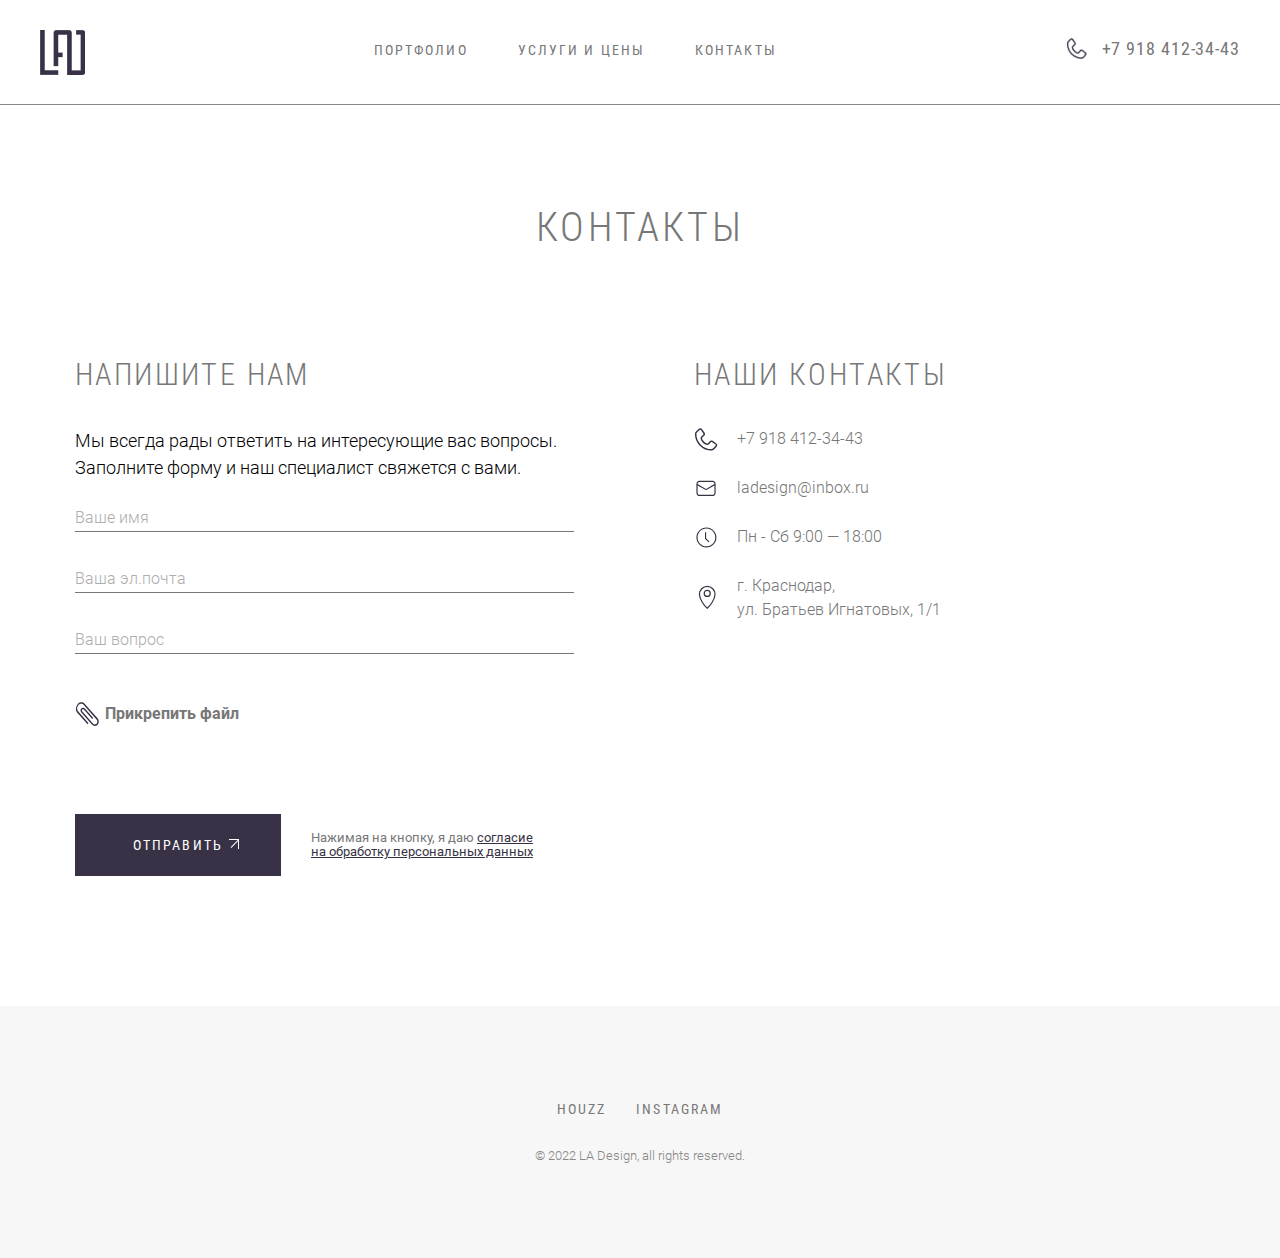
==== commit fdb3bc6c: "Add files via upload" ====
--- a/contact.html
+++ b/contact.html
@@ -6,7 +6,7 @@
 	<meta name="viewport" content="width=device-width, initial-scale=1.0">
   <link rel="shortcut icon" href="img/logo.png" type="image/x-icon">
   
-	<link rel="stylesheet" href="css/style.min.css?_v=20220702222007">
+	<link rel="stylesheet" href="css/style.min.css">
 	<title>Ladesign</title>
 </head>
 	<body>
@@ -108,8 +108,8 @@
   </div>
 </div>
     </div> 
-    <script src="https://code.jquery.com/jquery-3.6.0.js?_v=20220702222007" integrity="sha256-H+K7U5CnXl1h5ywQfKtSj8PCmoN9aaq30gDh27Xc0jk=" crossorigin="anonymous"></script>
-		<script src="js/app.min.js?_v=20220702222007"></script>
+    <script src="https://code.jquery.com/jquery-3.6.0.js" integrity="sha256-H+K7U5CnXl1h5ywQfKtSj8PCmoN9aaq30gDh27Xc0jk=" crossorigin="anonymous"></script>
+		<script src="js/app.min.js"></script>
 	</body>
 </html>
 
--- a/css/style.min.css
+++ b/css/style.min.css
@@ -1 +1,3013 @@
-@charset "UTF-8";@font-face{font-family:Roboto;font-display:swap;src:url(../fonts/Roboto-Light.woff2) format("woff2"),url(../fonts/Roboto-Light.woff) format("woff");font-weight:300;font-style:normal}@font-face{font-family:Roboto;font-display:swap;src:url(../fonts/Roboto-Bold.woff2) format("woff2"),url(../fonts/Roboto-Bold.woff) format("woff");font-weight:700;font-style:normal}@font-face{font-family:Roboto;font-display:swap;src:url(../fonts/Roboto-Medium.woff2) format("woff2"),url(../fonts/Roboto-Medium.woff) format("woff");font-weight:500;font-style:normal}@font-face{font-family:Roboto;font-display:swap;src:url(../fonts/Roboto-Regular.woff2) format("woff2"),url(../fonts/Roboto-Regular.woff) format("woff");font-weight:400;font-style:normal}@font-face{font-family:RobotoCondensed;font-display:swap;src:url(../fonts/RobotoCondensed-Bold.woff2) format("woff2"),url(../fonts/RobotoCondensed-Bold.woff) format("woff");font-weight:700;font-style:normal}@font-face{font-family:RobotoCondensed;font-display:swap;src:url(../fonts/RobotoCondensed-Regular.woff2) format("woff2"),url(../fonts/RobotoCondensed-Regular.woff) format("woff");font-weight:400;font-style:normal}@font-face{font-family:RobotoCondensed;font-display:swap;src:url(../fonts/RobotoCondensed-Light.woff2) format("woff2"),url(../fonts/RobotoCondensed-Light.woff) format("woff");font-weight:300;font-style:normal}*{padding:0;margin:0;border:0}*,:after,:before{-webkit-box-sizing:border-box;box-sizing:border-box}:active,:focus{outline:0}a:active,a:focus{outline:0}aside,footer,header,nav{display:block}body,html{height:100%;width:100%;font-size:100%;line-height:1;font-size:14px;-ms-text-size-adjust:100%;-moz-text-size-adjust:100%;-webkit-text-size-adjust:100%}button,input,textarea{font-family:inherit}input::-ms-clear{display:none}button{cursor:pointer}button::-moz-focus-inner{padding:0;border:0}a,a:visited{text-decoration:none}a:hover{text-decoration:none}ul li{list-style:none}img{vertical-align:top;max-width:100%;-o-object-fit:cover;object-fit:cover}h1,h2,h3,h4,h5,h6{font-size:inherit;font-weight:400}.ibg{position:relative}.ibg img{position:absolute;width:100%;height:100%;top:0;left:0;-o-object-fit:cover;object-fit:cover}[class*=__container]{max-width:1230px;margin:0 auto;padding:0 15px}.wrapper{min-height:100%;overflow:hidden;display:-webkit-box;display:-ms-flexbox;display:flex;-webkit-box-orient:vertical;-webkit-box-direction:normal;-ms-flex-direction:column;flex-direction:column}.main{-webkit-box-flex:1;-ms-flex:1 0 auto;flex:1 0 auto}body{font-family:RobotoCondensed;font-weight:400;font-style:normal}body._lock{overflow:hidden}body.lock{overflow:hidden}.header{position:absolute;top:0;left:0;width:100%;z-index:50;border-bottom:1px solid var(--color-bb)}.header__container{display:-webkit-box;display:-ms-flexbox;display:flex;-webkit-box-align:center;-ms-flex-align:center;align-items:center;-webkit-box-pack:justify;-ms-flex-pack:justify;justify-content:space-between;min-height:104px}.no-webp .header__logo{background:url(../img/logos.png) 0 0 no-repeat}.header__logo{width:45px;height:45px;cursor:pointer;background-size:cover;z-index:6}.header__menu{z-index:5}.header__phone{z-index:6}.fixed{position:fixed;top:0;left:0;-webkit-animation-name:show_header;animation-name:show_header;-webkit-animation-duration:1s;animation-duration:1s;background:#fff;z-index:5;width:100%;-webkit-box-shadow:0 20px 80px rgba(0,0,0,.08);box-shadow:0 20px 80px rgba(0,0,0,.08)}.menu__list{font-family:RobotoCondensed;font-size:14px;font-weight:400;line-height:1.2;letter-spacing:.15em;text-align:center;text-transform:uppercase;display:-webkit-box;display:-ms-flexbox;display:flex;gap:50px}.menu__link{color:var(--color-white)}.menu__icon{display:none}.fixed .menu__link{color:var(--color-darkgray)}.fixed .menu__link::after{content:"";display:block;width:100%;height:2px;background-color:var(--color-darkgray);-webkit-transform:scale(0);-ms-transform:scale(0);transform:scale(0);-webkit-transition:all .3s ease;-o-transition:all .3s ease;transition:all .3s ease}.fixed .menu__link:hover::after{-webkit-transform:scale(1);-ms-transform:scale(1);transform:scale(1)}.fixed .header__container{min-height:70px}.no-webp .fixed .header__logo{background:url(../img/logo.png) 0 0 no-repeat}.fixed .header__logo{width:45px;height:45px;cursor:pointer;background-size:cover}.no-webp .fixed .tel__img{background-image:url(../img/phonedark.png)}.fixed .tel__img{color:var(--color-darkgray)}._active.tel__img{color:var(--color-white);background-image:url(../img/phone.svg)}.no-webp ._active.header__logo{background:url(../img/logos.png) 0 0 no-repeat}._active.header__logo{width:45px;height:45px;cursor:pointer;background-size:cover;z-index:6}._active .menu__link{color:var(--color-white)}.tel__img{background-image:url(../img/phone.svg);padding:10px 0 10px 36px;background-position:left center;background-size:21px 21px;background-repeat:no-repeat;font-size:18px;font-weight:500;line-height:.85;letter-spacing:.05em;text-align:left;color:var(--color-white)}.tel__img::after{content:"";display:block;width:100%;height:2px;margin-top:5px;background-color:var(--color-white);-webkit-transform:scale(0);-ms-transform:scale(0);transform:scale(0);-webkit-transition:all .3s ease;-o-transition:all .3s ease;transition:all .3s ease}.tel__img:hover::after{-webkit-transform:scale(1);-ms-transform:scale(1);transform:scale(1)}@-webkit-keyframes show_header{0%{opacity:0;top:-70px}100%{opacity:1;top:0}}@keyframes show_header{0%{opacity:0;top:-70px}100%{opacity:1;top:0}}.title{font-family:RobotoCondensed;font-size:40px;font-weight:300;line-height:117.5%;letter-spacing:.08em;color:var(--color-darkgray);text-transform:uppercase;text-align:center}.title-desing{font-family:RobotoCondensed;font-size:30px;font-weight:300;line-height:150%;letter-spacing:.08em;text-align:left;text-transform:uppercase;color:var(--color-darkgray)}.accordion{max-width:500px}.accordion__list{border-bottom:1px solid #d5d5d5;max-width:500px}.accordion__control{display:-webkit-box;display:-ms-flexbox;display:flex;-webkit-box-align:center;-ms-flex-align:center;align-items:center;-webkit-box-pack:justify;-ms-flex-pack:justify;justify-content:space-between;list-style:none;padding:26px 0;padding-left:0;border-top:1px solid #d5d5d5;width:100%;background-color:transparent;cursor:pointer}.accordion__control::-webkit-details-marker{display:none}.accordion__title{margin:0}.accordion__icon{position:relative;display:inline-block;width:30px;height:30px;border-radius:100%;background-color:transparent;border:1px solid #d5d5d5;-webkit-transition:-webkit-transform .3s ease-out;transition:-webkit-transform .3s ease-out;-o-transition:transform .3s ease-out;transition:transform .3s ease-out;transition:transform .3s ease-out,-webkit-transform .3s ease-out;-webkit-transform:rotate(-45deg);-ms-transform:rotate(-45deg);transform:rotate(-45deg)}.accordion__icon::before{content:"";position:absolute;left:50%;top:50%;-webkit-transform:translate(-50%,-50%);-ms-transform:translate(-50%,-50%);transform:translate(-50%,-50%);width:1px;height:15px;background-color:var(--color-darkgray)}.accordion__icon::after{content:"";position:absolute;-webkit-transform:translate(-50%,-50%);-ms-transform:translate(-50%,-50%);transform:translate(-50%,-50%);border-top:1px solid var(--color-darkgray);border-left:1px solid var(--color-darkgray);width:5px;height:5px;-webkit-transform:rotate(-135deg);-ms-transform:rotate(-135deg);transform:rotate(-135deg);left:11.2px;top:59%}.accordion__content{padding:0 20px;border-top:transparent;max-height:0;opacity:0;overflow:hidden;will-change:max-height;-webkit-transition:all .3s ease-out;-o-transition:all .3s ease-out;transition:all .3s ease-out;-webkit-box-sizing:content-box;box-sizing:content-box}.open .accordion__content{opacity:1;padding:0 20px 20px 0;padding-left:0}.open .accordion__icon{-webkit-transform:rotate(-135deg);-ms-transform:rotate(-135deg);transform:rotate(-135deg)}.btn{font-family:RobotoCondensed;font-size:14px;font-weight:400;line-height:117%;letter-spacing:.15em;text-align:center;text-transform:uppercase;color:var(--color-btn);border:1px solid var(--color-btn);background-color:transparent;-webkit-transition:all .5s ease;-o-transition:all .5s ease;transition:all .5s ease}.footer{padding:95px 0;background-color:#f7f7f7}.footer__social{display:-webkit-box;display:-ms-flexbox;display:flex;-ms-flex-wrap:wrap;flex-wrap:wrap;gap:0 30px;-webkit-box-pack:center;-ms-flex-pack:center;justify-content:center;margin-bottom:30px}.footer__link{font-family:RobotoCondensed;font-size:14px;font-weight:400;line-height:117%;letter-spacing:.15em;color:var(--color-darkgray);text-transform:uppercase;-webkit-transition:-webkit-text-decoration .5s ease;transition:-webkit-text-decoration .5s ease;-o-transition:text-decoration .5s ease;transition:text-decoration .5s ease;transition:text-decoration .5s ease,-webkit-text-decoration .5s ease}.footer__link:hover{text-decoration:underline}.footer__p{font-family:Roboto;font-size:13px;font-weight:300;line-height:15px;letter-spacing:0;text-align:center;color:var(--color-bb)}.portfolio-2{margin-top:205px}.gray{color:var(--color-darkgray)}.no-webp .gray-img{background:url(../img/logo.png) 0 0 no-repeat}.gray-img{width:45px;height:45px;cursor:pointer;background-size:cover;z-index:6}.menu__icons span,.menu__icons::after,.menu__icons::before{left:0;position:absolute;height:10%;width:100%;-webkit-transition:all .5s ease 0s;-o-transition:all .5s ease 0s;transition:all .5s ease 0s;background-color:#000}.no-webp .gray-phone{background-image:url(../img/phonedark.png)}.gray-phone{color:var(--color-darkgray)}._active.tel__img.gray-phone{color:var(--color-white);background-image:url(../img/phone.svg)}.no-webp ._active.header__logo{background:url(../img/logos.png) 0 0 no-repeat}._active.header__logo{width:45px;height:45px;cursor:pointer;background-size:cover;z-index:6}._active .menu__link{color:var(--color-white)}.no-webp .work{background:url(../img/work-bg.jpg) no-repeat}.work{-o-object-fit:cover;object-fit:cover;background-size:cover;background-position:center;padding-top:353px;padding-bottom:347px}.work__container{text-transform:uppercase;color:var(--color-white)}.work__title{font-family:RobotoCondensed;font-size:40px;font-weight:300;line-height:117%;letter-spacing:.08em;text-align:center}.work__p{font-family:RobotoCondensed;font-size:20px;font-weight:300;line-height:117%;letter-spacing:.12em;display:block;text-align:center;margin-top:26px}.design{padding-top:150px;padding-bottom:100px}.design__title{text-transform:uppercase;max-width:579px;color:var(--color-darkgray)}.design__description{margin-top:47px;display:-webkit-box;display:-ms-flexbox;display:flex;-webkit-column-gap:calc(6px + 96 * ((100vw - 320px)/ 1600));-moz-column-gap:calc(6px + 96 * ((100vw - 320px)/ 1600));column-gap:calc(6px + 96 * ((100vw - 320px)/ 1600));-ms-flex-wrap:wrap;flex-wrap:wrap}.design__description-span{font-family:Roboto;font-size:16px;font-weight:300;line-height:150%;letter-spacing:0;text-align:right;color:var(--color-btn);text-transform:none}.design__description-ul{-webkit-box-flex:0;-ms-flex:0 1 483px;flex:0 1 483px}.design__description-item{display:-webkit-box;display:-ms-flexbox;display:flex;-webkit-box-align:center;-ms-flex-align:center;align-items:center;-webkit-box-pack:justify;-ms-flex-pack:justify;justify-content:space-between;font-family:RobotoCondensed;font-size:14px;font-weight:400;line-height:114%;letter-spacing:.15em;text-align:left;color:var(--color-bb);text-transform:uppercase;border-bottom:1px solid var(--color-line);margin-bottom:20px;padding-bottom:20px}.design__description-text{-webkit-box-flex:0;-ms-flex:0 1 483px;flex:0 1 483px;font-family:Roboto;font-size:16px;font-weight:300;line-height:150%;letter-spacing:0;text-align:left;color:var(--color-darkgray)}.desing-slider{padding:0 15px;padding-top:100px;max-width:930px;position:relative;margin:0 auto}.swiper{width:100%;height:100%;padding-bottom:41px}.swiper-wrapper{padding-bottom:41px}.swiper-slide{text-align:center;font-size:18px;background:#fff;display:-webkit-box;display:-ms-flexbox;display:flex;-webkit-box-pack:center;-ms-flex-pack:center;justify-content:center;-webkit-box-align:center;-ms-flex-align:center;align-items:center}.swiper-slide img{display:block;width:100%;height:100%;-o-object-fit:cover;object-fit:cover}.swiper-button-next::after,.swiper-button-prev::after{display:none}.swiper-button-next.design-slider-next,.swiper-button-prev.design-slider-prev{width:40px;height:40px;background-size:40px 40px;background-position:center}.swiper-button-next.design-slider-next{background:url(../img/icon_arrow-next.svg) no-repeat;right:50px}.swiper-button-prev.design-slider-prev{background:url(../img/icon_arrow-prev.svg) no-repeat;left:50px}.solution{padding-top:150px;padding-bottom:100px}.solution__block{margin-top:50px;display:-webkit-box;display:-ms-flexbox;display:flex;-webkit-column-gap:100px;-moz-column-gap:100px;column-gap:100px;row-gap:28px}.solution__block-item{-webkit-box-flex:0;-ms-flex:0 1 450px;flex:0 1 450px}.solution__block-title{font-family:RobotoCondensed;font-size:20px;font-size:20px;font-weight:300;line-height:117%;letter-spacing:.12em;text-align:left;color:var(--color-darkgray);text-transform:uppercase}.solution__block-text{font-family:Roboto;font-size:16px;font-weight:300;line-height:150%;letter-spacing:0;text-align:left;color:var(--color-darkgray);margin-top:30px}.project{padding-top:100px;padding-bottom:75px}.project__block{margin-top:24px;display:-webkit-box;display:-ms-flexbox;display:flex;gap:30px 30px}.project__item{font-family:Roboto;font-size:16px;font-weight:300;line-height:150%;letter-spacing:0;text-align:left;max-width:585px;color:var(--color-darkgray)}.project__images{margin-top:44px;display:-ms-grid;display:grid;-ms-grid-columns:(1fr)[2];grid-template-columns:repeat(2,1fr);gap:30px 30px;width:100%}.project__images img{-o-object-fit:cover;object-fit:cover}.project__similar{padding-top:75px}.similar__title{text-align:center}.similar-slider{margin:0 auto;margin-top:50px;padding:0 15px;max-width:930px;position:relative}.swiper-button-next.similar-slider-next,.swiper-button-prev.similar-slider-prev{width:40px;height:40px;background-size:40px 40px;background-position:center}.swiper-button-next.similar-slider-next{background:url(../img/icon_arrow-next.svg) no-repeat;right:30px}.swiper-button-prev.similar-slider-prev{background:url(../img/icon_arrow-prev.svg) no-repeat;left:30px}.price{margin-top:205px;color:var(--color-darkgray)}.price__title{text-align:center}.price__block1{margin-top:100px;margin-bottom:50px;display:-webkit-box;display:-ms-flexbox;display:flex;-webkit-column-gap:120px;-moz-column-gap:120px;column-gap:120px}.price__block-title{font-family:RobotoCondensed;font-size:40px;font-weight:300;line-height:150%;letter-spacing:.08em;text-align:left;text-transform:uppercase;color:var(--color-darkgray)}.price__block2{margin-bottom:50px}.price__hide-text{font-family:Roboto;font-size:16px;font-weight:300;line-height:150%;letter-spacing:0;text-align:left}.whyheed{-webkit-box-flex:0;-ms-flex:0 1 678px;flex:0 1 678px}.whyheed-item{font-family:RobotoCondensed;font-size:20px;font-weight:300;line-height:130%;letter-spacing:.12em;text-align:left;text-transform:uppercase;display:-webkit-box;display:-ms-flexbox;display:flex;-webkit-box-orient:vertical;-webkit-box-direction:normal;-ms-flex-direction:column;flex-direction:column;border-bottom:1px solid var(--color-darkgray)}.whyheed-item:not(:first-child){margin-top:25px}.whyheed-span{font-family:Roboto;font-size:16px;font-weight:300;line-height:150%;letter-spacing:0;text-align:left;text-transform:none;max-width:585px;margin-top:12px;margin-bottom:25px}.accordion__price-title{font-family:RobotoCondensed;font-size:30px;font-weight:400;line-height:117%;letter-spacing:.08em;text-align:center;text-transform:uppercase;color:var(--color-darkgray)}.accordion__price-subtitle{font-family:RobotoCondensed;font-size:25px;font-weight:400;line-height:120%;letter-spacing:.08em;text-align:center;color:var(--color-bb)}.price__control{-webkit-box-orient:vertical;-webkit-box-direction:normal;-ms-flex-direction:column;flex-direction:column;border:1px solid var(--color-line);border-bottom:none}.price__btn.price__btn{width:100%;margin:0 auto;position:relative}.price__btn.price__btn::before{content:"";position:absolute;right:36.1%;top:39.8%;width:1px;height:10px;background-color:#000;-webkit-transform:rotate(45deg);-ms-transform:rotate(45deg);transform:rotate(45deg)}.price__btn.price__btn::after{content:"";position:absolute;border-top:1px solid #000;border-left:1px solid #000;width:10px;height:10px;-webkit-transform:rotate(90deg);-ms-transform:rotate(90deg);transform:rotate(90deg);right:35.5%;top:40%}.price__btn.price__btn:hover::after{border-top:1px solid #fff;border-left:1px solid #fff}.price__btn.price__btn:hover::before{background-color:#fff}.acordion__price-item{-webkit-box-flex:0;-ms-flex:0 1 380px;flex:0 1 380px}.accordion__price-border-dark{border:2px solid var(--color-btn)}.price__content{display:-webkit-box;display:-ms-flexbox;display:flex;-webkit-box-orient:vertical;-webkit-box-direction:normal;-ms-flex-direction:column;flex-direction:column;row-gap:15px}.open .price__content{padding:30px;cursor:pointer;border-left:1px solid var(--color-line);border-right:1px solid var(--color-line)}.price__list{display:-webkit-box;display:-ms-flexbox;display:flex;-webkit-box-pack:justify;-ms-flex-pack:justify;justify-content:space-between;border-bottom:none;max-width:100%;-webkit-column-gap:30px;-moz-column-gap:30px;column-gap:30px;row-gap:30px;margin-top:58px}.price__btn.price__btn-white{width:100%;margin:0 auto;position:relative}.price__btn.price__btn-white::before{content:"";background-color:#fff}.price__btn.price__btn-white::after{content:"";border-top:1px solid #fff;border-left:1px solid #fff}.accordion__price-border{max-width:600px}.contact{margin-top:205px;margin-bottom:130px}.contact__block{margin-top:100px;display:-webkit-box;display:-ms-flexbox;display:flex;row-gap:70px;-webkit-column-gap:calc(0px + 200 * ((100vw - 320px)/ 1600));-moz-column-gap:calc(0px + 200 * ((100vw - 320px)/ 1600));column-gap:calc(0px + 200 * ((100vw - 320px)/ 1600))}.contact__subtitle{font-family:Roboto;font-size:18px;font-weight:300;line-height:150%;letter-spacing:0;text-align:left;max-width:499px;margin-top:30px}.text__btn{font-family:Roboto;font-size:13px;font-weight:400;line-height:110%;letter-spacing:0;text-align:left;color:var(--color-darkgray);max-width:309px}.form__writetous{margin-top:30px;display:-webkit-box;display:-ms-flexbox;display:flex;-webkit-box-orient:vertical;-webkit-box-direction:normal;-ms-flex-direction:column;flex-direction:column;row-gap:40px;max-width:513px}.form__label{border-bottom:1px solid var(--color-darkgray)}.form__input{width:100%;padding-bottom:5px}.form__input:focus{border-bottom:1px solid var(--color-btn)}.form__input:focus::-webkit-input-placeholder{color:#000}.form__input:focus::-moz-placeholder{color:#000}.form__input:focus:-ms-input-placeholder{color:#000}.form__input:focus::-ms-input-placeholder{color:#000}.form__input:focus::placeholder{color:#000}.form__input::-webkit-input-placeholder{font-family:Roboto;font-size:16px;font-weight:300;line-height:150%;letter-spacing:0;text-align:left;color:#adadad}.form__input::-moz-placeholder{font-family:Roboto;font-size:16px;font-weight:300;line-height:150%;letter-spacing:0;text-align:left;color:#adadad}.form__input:-ms-input-placeholder{font-family:Roboto;font-size:16px;font-weight:300;line-height:150%;letter-spacing:0;text-align:left;color:#adadad}.form__input::-ms-input-placeholder{font-family:Roboto;font-size:16px;font-weight:300;line-height:150%;letter-spacing:0;text-align:left;color:#adadad}.form__input::placeholder{font-family:Roboto;font-size:16px;font-weight:300;line-height:150%;letter-spacing:0;text-align:left;color:#adadad}.form__input::-webkit-input-placeholder:focus{color:#000}.form__input::-moz-placeholder:focus{color:#000}.form__input:-ms-input-placeholder:focus{color:#000}.form__input::-ms-input-placeholder:focus{color:#000}.form__input::placeholder:focus{color:#000}.form__btn{display:-webkit-box;display:-ms-flexbox;display:flex;-webkit-column-gap:30px;-moz-column-gap:30px;column-gap:30px;row-gap:20px;-webkit-box-align:center;-ms-flex-align:center;align-items:center}.form__button{background-color:var(--color-btn);color:var(--color-white);padding:22px 57px;position:relative;-webkit-transition:background-color .5s ease;-o-transition:background-color .5s ease;transition:background-color .5s ease}.form__button::before{content:"";position:absolute;right:22.1%;top:39.8%;width:1px;height:10px;background-color:#fff;-webkit-transform:rotate(45deg);-ms-transform:rotate(45deg);transform:rotate(45deg)}.form__button::after{content:"";position:absolute;border-top:1px solid #fff;border-left:1px solid #fff;width:10px;height:10px;-webkit-transform:rotate(90deg);-ms-transform:rotate(90deg);transform:rotate(90deg);right:20%;top:40%}.form__button:hover{background-color:#4a415a}.form__btn-link{color:var(--color-btn);text-decoration:underline}.ourcontacts__list{margin-top:30px;display:-webkit-box;display:-ms-flexbox;display:flex;-webkit-box-orient:vertical;-webkit-box-direction:normal;-ms-flex-direction:column;flex-direction:column;row-gap:25px}.ourcontacts__item{padding-left:43px;font-family:Roboto;font-size:16px;font-weight:300;line-height:150%;letter-spacing:0;text-align:left;-webkit-transition:color .5s ease;-o-transition:color .5s ease;transition:color .5s ease;color:var(--color-darkgray)}.ourcontacts__item:hover:not(:nth-child(3)){cursor:pointer;text-decoration:underline;color:var(--color-btn)}.file__item{position:relative}.file__input{position:absolute;top:0;left:0;width:100%;height:100%;opacity:0;font-size:0;cursor:pointer}.file__button{display:-webkit-inline-box;display:-ms-inline-flexbox;display:inline-flex;min-height:40px;border-radius:30px;-webkit-box-pack:center;-ms-flex-pack:center;justify-content:center;-webkit-box-align:center;-ms-flex-align:center;align-items:center;padding:0 20px;padding-left:30px;font-family:Roboto;font-size:16px;font-weight:700;line-height:150%;letter-spacing:0;text-align:left;color:var(--color-darkgray)}.tel__img.gray-phone{padding:10px 0 10px 36px;background-position:left center;background-size:21px 21px;background-repeat:no-repeat;font-size:18px;font-weight:500;line-height:.85;letter-spacing:.05em;text-align:left;color:var(--color-darkgray)}.tel__img.gray-phone::after{content:"";display:block;width:100%;height:2px;margin-top:5px;background-color:var(--color-darkgray);-webkit-transform:scale(0);-ms-transform:scale(0);transform:scale(0);-webkit-transition:all .3s ease;-o-transition:all .3s ease;transition:all .3s ease}.tel__img.gray-phone:hover::after{-webkit-transform:scale(1);-ms-transform:scale(1);transform:scale(1)}.contact__container{padding-left:50px;padding-right:50px}.popup{position:fixed;width:100%;height:100%;background-color:rgba(0,0,0,.6);top:0;left:0;opacity:0;visibility:hidden;overflow-y:auto;overflow-x:hidden;-webkit-transition:all .5s ease;-o-transition:all .5s ease;transition:all .5s ease;z-index:4}.popup__body{min-height:100%;display:-webkit-box;display:-ms-flexbox;display:flex;-webkit-box-align:center;-ms-flex-align:center;align-items:center;-webkit-box-pack:center;-ms-flex-pack:center;justify-content:center;padding:30px 10px}.popup__content{background-color:#fff;max-width:800px;position:relative;padding:50px;opacity:0;-webkit-transform:translate(0,-100%);-ms-transform:translate(0,-100%);transform:translate(0,-100%);-webkit-transition:all .5s ease;-o-transition:all .5s ease;transition:all .5s ease}.popup__form{max-width:100%}.popup__input{width:50%;padding-bottom:5px;border-bottom:1px solid var(--color-darkgray)}.popup__input:focus{border-bottom:2px solid var(--color-btn)}.popup__input:focus::-webkit-input-placeholder{color:#000}.popup__input:focus::-moz-placeholder{color:#000}.popup__input:focus:-ms-input-placeholder{color:#000}.popup__input:focus::-ms-input-placeholder{color:#000}.popup__input:focus::placeholder{color:#000}.popup__input::-webkit-input-placeholder{font-family:Roboto;font-size:16px;font-weight:400;line-height:120%;letter-spacing:0;text-align:left;color:#adadad}.popup__input::-moz-placeholder{font-family:Roboto;font-size:16px;font-weight:400;line-height:120%;letter-spacing:0;text-align:left;color:#adadad}.popup__input:-ms-input-placeholder{font-family:Roboto;font-size:16px;font-weight:400;line-height:120%;letter-spacing:0;text-align:left;color:#adadad}.popup__input::-ms-input-placeholder{font-family:Roboto;font-size:16px;font-weight:400;line-height:120%;letter-spacing:0;text-align:left;color:#adadad}.popup__input::placeholder{font-family:Roboto;font-size:16px;font-weight:400;line-height:120%;letter-spacing:0;text-align:left;color:#adadad}.popup__input::-webkit-input-placeholder:focus{color:#000}.popup__input::-moz-placeholder:focus{color:#000}.popup__input:-ms-input-placeholder:focus{color:#000}.popup__input::-ms-input-placeholder:focus{color:#000}.popup__input::placeholder:focus{color:#000}.popup__close{position:absolute;right:0;top:-40px;font-size:30px}.popup__close:hover{cursor:pointer}.popup.open{opacity:1;visibility:visible}.popup.open .popup__content{opacity:1;-webkit-transform:translate(0,0);-ms-transform:translate(0,0);transform:translate(0,0)}.input__block{display:-webkit-box;display:-ms-flexbox;display:flex;-webkit-column-gap:30px;-moz-column-gap:30px;column-gap:30px;row-gap:40px;margin-top:40px}.form__btn{margin-top:40px}@font-face{font-family:swiper-icons;src:url("data:application/font-woff;charset=utf-8;base64, [base64]//wADZ2x5ZgAAAywAAADMAAAD2MHtryVoZWFkAAABbAAAADAAAAA2E2+eoWhoZWEAAAGcAAAAHwAAACQC9gDzaG10eAAAAigAAAAZAAAArgJkABFsb2NhAAAC0AAAAFoAAABaFQAUGG1heHAAAAG8AAAAHwAAACAAcABAbmFtZQAAA/gAAAE5AAACXvFdBwlwb3N0AAAFNAAAAGIAAACE5s74hXjaY2BkYGAAYpf5Hu/j+W2+MnAzMYDAzaX6QjD6/4//Bxj5GA8AuRwMYGkAPywL13jaY2BkYGA88P8Agx4j+/8fQDYfA1AEBWgDAIB2BOoAeNpjYGRgYNBh4GdgYgABEMnIABJzYNADCQAACWgAsQB42mNgYfzCOIGBlYGB0YcxjYGBwR1Kf2WQZGhhYGBiYGVmgAFGBiQQkOaawtDAoMBQxXjg/wEGPcYDDA4wNUA2CCgwsAAAO4EL6gAAeNpj2M0gyAACqxgGNWBkZ2D4/wMA+xkDdgAAAHjaY2BgYGaAYBkGRgYQiAHyGMF8FgYHIM3DwMHABGQrMOgyWDLEM1T9/w8UBfEMgLzE////P/5//f/V/xv+r4eaAAeMbAxwIUYmIMHEgKYAYjUcsDAwsLKxc3BycfPw8jEQA/[base64]/uznmfPFBNODM2K7MTQ45YEAZqGP81AmGGcF3iPqOop0r1SPTaTbVkfUe4HXj97wYE+yNwWYxwWu4v1ugWHgo3S1XdZEVqWM7ET0cfnLGxWfkgR42o2PvWrDMBSFj/IHLaF0zKjRgdiVMwScNRAoWUoH78Y2icB/yIY09An6AH2Bdu/UB+yxopYshQiEvnvu0dURgDt8QeC8PDw7Fpji3fEA4z/PEJ6YOB5hKh4dj3EvXhxPqH/SKUY3rJ7srZ4FZnh1PMAtPhwP6fl2PMJMPDgeQ4rY8YT6Gzao0eAEA409DuggmTnFnOcSCiEiLMgxCiTI6Cq5DZUd3Qmp10vO0LaLTd2cjN4fOumlc7lUYbSQcZFkutRG7g6JKZKy0RmdLY680CDnEJ+UMkpFFe1RN7nxdVpXrC4aTtnaurOnYercZg2YVmLN/d/gczfEimrE/fs/bOuq29Zmn8tloORaXgZgGa78yO9/cnXm2BpaGvq25Dv9S4E9+5SIc9PqupJKhYFSSl47+Qcr1mYNAAAAeNptw0cKwkAAAMDZJA8Q7OUJvkLsPfZ6zFVERPy8qHh2YER+3i/BP83vIBLLySsoKimrqKqpa2hp6+jq6RsYGhmbmJqZSy0sraxtbO3sHRydnEMU4uR6yx7JJXveP7WrDycAAAAAAAH//wACeNpjYGRgYOABYhkgZgJCZgZNBkYGLQZtIJsFLMYAAAw3ALgAeNolizEKgDAQBCchRbC2sFER0YD6qVQiBCv/H9ezGI6Z5XBAw8CBK/m5iQQVauVbXLnOrMZv2oLdKFa8Pjuru2hJzGabmOSLzNMzvutpB3N42mNgZGBg4GKQYzBhYMxJLMlj4GBgAYow/P/PAJJhLM6sSoWKfWCAAwDAjgbRAAB42mNgYGBkAIIbCZo5IPrmUn0hGA0AO8EFTQAA");font-weight:400;font-style:normal}:root{--swiper-theme-color:#007aff}.swiper{margin-left:auto;margin-right:auto;position:relative;overflow:hidden;list-style:none;padding:0;z-index:1}.swiper-vertical>.swiper-wrapper{-webkit-box-orient:vertical;-webkit-box-direction:normal;-ms-flex-direction:column;flex-direction:column}.swiper-wrapper{position:relative;width:100%;height:100%;z-index:1;display:-webkit-box;display:-ms-flexbox;display:flex;-webkit-transition-property:-webkit-transform;transition-property:-webkit-transform;-o-transition-property:transform;transition-property:transform;transition-property:transform,-webkit-transform;-webkit-box-sizing:content-box;box-sizing:content-box}.swiper-android .swiper-slide,.swiper-wrapper{-webkit-transform:translate3d(0,0,0);transform:translate3d(0,0,0)}.swiper-pointer-events{-ms-touch-action:pan-y;touch-action:pan-y}.swiper-pointer-events.swiper-vertical{-ms-touch-action:pan-x;touch-action:pan-x}.swiper-slide{-ms-flex-negative:0;flex-shrink:0;width:100%;height:100%;position:relative;-webkit-transition-property:-webkit-transform;transition-property:-webkit-transform;-o-transition-property:transform;transition-property:transform;transition-property:transform,-webkit-transform}.swiper-slide-invisible-blank{visibility:hidden}.swiper-autoheight,.swiper-autoheight .swiper-slide{height:auto}.swiper-autoheight .swiper-wrapper{-webkit-box-align:start;-ms-flex-align:start;align-items:flex-start;-webkit-transition-property:height,-webkit-transform;transition-property:height,-webkit-transform;-o-transition-property:transform,height;transition-property:transform,height;transition-property:transform,height,-webkit-transform}.swiper-backface-hidden .swiper-slide{-webkit-transform:translateZ(0);transform:translateZ(0);-webkit-backface-visibility:hidden;backface-visibility:hidden}.swiper-3d,.swiper-3d.swiper-css-mode .swiper-wrapper{-webkit-perspective:1200px;perspective:1200px}.swiper-3d .swiper-cube-shadow,.swiper-3d .swiper-slide,.swiper-3d .swiper-slide-shadow,.swiper-3d .swiper-slide-shadow-bottom,.swiper-3d .swiper-slide-shadow-left,.swiper-3d .swiper-slide-shadow-right,.swiper-3d .swiper-slide-shadow-top,.swiper-3d .swiper-wrapper{-webkit-transform-style:preserve-3d;transform-style:preserve-3d}.swiper-3d .swiper-slide-shadow,.swiper-3d .swiper-slide-shadow-bottom,.swiper-3d .swiper-slide-shadow-left,.swiper-3d .swiper-slide-shadow-right,.swiper-3d .swiper-slide-shadow-top{position:absolute;left:0;top:0;width:100%;height:100%;pointer-events:none;z-index:10}.swiper-3d .swiper-slide-shadow{background:rgba(0,0,0,.15)}.swiper-3d .swiper-slide-shadow-left{background-image:-webkit-gradient(linear,right top,left top,from(rgba(0,0,0,.5)),to(rgba(0,0,0,0)));background-image:-o-linear-gradient(right,rgba(0,0,0,.5),rgba(0,0,0,0));background-image:linear-gradient(to left,rgba(0,0,0,.5),rgba(0,0,0,0))}.swiper-3d .swiper-slide-shadow-right{background-image:-webkit-gradient(linear,left top,right top,from(rgba(0,0,0,.5)),to(rgba(0,0,0,0)));background-image:-o-linear-gradient(left,rgba(0,0,0,.5),rgba(0,0,0,0));background-image:linear-gradient(to right,rgba(0,0,0,.5),rgba(0,0,0,0))}.swiper-3d .swiper-slide-shadow-top{background-image:-webkit-gradient(linear,left bottom,left top,from(rgba(0,0,0,.5)),to(rgba(0,0,0,0)));background-image:-o-linear-gradient(bottom,rgba(0,0,0,.5),rgba(0,0,0,0));background-image:linear-gradient(to top,rgba(0,0,0,.5),rgba(0,0,0,0))}.swiper-3d .swiper-slide-shadow-bottom{background-image:-webkit-gradient(linear,left top,left bottom,from(rgba(0,0,0,.5)),to(rgba(0,0,0,0)));background-image:-o-linear-gradient(top,rgba(0,0,0,.5),rgba(0,0,0,0));background-image:linear-gradient(to bottom,rgba(0,0,0,.5),rgba(0,0,0,0))}.swiper-css-mode>.swiper-wrapper{overflow:auto;scrollbar-width:none;-ms-overflow-style:none}.swiper-css-mode>.swiper-wrapper::-webkit-scrollbar{display:none}.swiper-css-mode>.swiper-wrapper>.swiper-slide{scroll-snap-align:start start}.swiper-horizontal.swiper-css-mode>.swiper-wrapper{-ms-scroll-snap-type:x mandatory;scroll-snap-type:x mandatory}.swiper-vertical.swiper-css-mode>.swiper-wrapper{-ms-scroll-snap-type:y mandatory;scroll-snap-type:y mandatory}.swiper-centered>.swiper-wrapper::before{content:"";-ms-flex-negative:0;flex-shrink:0;-webkit-box-ordinal-group:10000;-ms-flex-order:9999;order:9999}.swiper-centered.swiper-horizontal>.swiper-wrapper>.swiper-slide:first-child{-webkit-margin-start:var(--swiper-centered-offset-before);margin-inline-start:var(--swiper-centered-offset-before)}.swiper-centered.swiper-horizontal>.swiper-wrapper::before{height:100%;min-height:1px;width:var(--swiper-centered-offset-after)}.swiper-centered.swiper-vertical>.swiper-wrapper>.swiper-slide:first-child{-webkit-margin-before:var(--swiper-centered-offset-before);margin-block-start:var(--swiper-centered-offset-before)}.swiper-centered.swiper-vertical>.swiper-wrapper::before{width:100%;min-width:1px;height:var(--swiper-centered-offset-after)}.swiper-centered>.swiper-wrapper>.swiper-slide{scroll-snap-align:center center}.swiper-virtual .swiper-slide{-webkit-backface-visibility:hidden;-webkit-transform:translateZ(0);transform:translateZ(0)}.swiper-virtual.swiper-css-mode .swiper-wrapper::after{content:"";position:absolute;left:0;top:0;pointer-events:none}.swiper-virtual.swiper-css-mode.swiper-horizontal .swiper-wrapper::after{height:1px;width:var(--swiper-virtual-size)}.swiper-virtual.swiper-css-mode.swiper-vertical .swiper-wrapper::after{width:1px;height:var(--swiper-virtual-size)}:root{--swiper-navigation-size:44px}.swiper-button-next,.swiper-button-prev{position:absolute;top:50%;width:calc(var(--swiper-navigation-size)/ 44 * 27);height:var(--swiper-navigation-size);margin-top:calc(0px - var(--swiper-navigation-size)/ 2);z-index:10;cursor:pointer;display:-webkit-box;display:-ms-flexbox;display:flex;-webkit-box-align:center;-ms-flex-align:center;align-items:center;-webkit-box-pack:center;-ms-flex-pack:center;justify-content:center;color:var(--swiper-navigation-color,var(--swiper-theme-color))}.swiper-button-next.swiper-button-disabled,.swiper-button-prev.swiper-button-disabled{opacity:.35;cursor:auto;pointer-events:none}.swiper-button-next.swiper-button-hidden,.swiper-button-prev.swiper-button-hidden{opacity:0;cursor:auto;pointer-events:none}.swiper-navigation-disabled .swiper-button-next,.swiper-navigation-disabled .swiper-button-prev{display:none!important}.swiper-button-next:after,.swiper-button-prev:after{font-family:swiper-icons;font-size:var(--swiper-navigation-size);text-transform:none!important;letter-spacing:0;font-variant:initial;line-height:1}.swiper-button-prev,.swiper-rtl .swiper-button-next{left:10px;right:auto}.swiper-button-prev:after,.swiper-rtl .swiper-button-next:after{content:"prev"}.swiper-button-next,.swiper-rtl .swiper-button-prev{right:10px;left:auto}.swiper-button-next:after,.swiper-rtl .swiper-button-prev:after{content:"next"}.swiper-button-lock{display:none}.swiper-pagination{position:absolute;text-align:center;-webkit-transition:.3s opacity;-o-transition:.3s opacity;transition:.3s opacity;-webkit-transform:translate3d(0,0,0);transform:translate3d(0,0,0);z-index:10}.swiper-pagination.swiper-pagination-hidden{opacity:0}.swiper-pagination-disabled>.swiper-pagination,.swiper-pagination.swiper-pagination-disabled{display:none!important}.swiper-horizontal>.swiper-pagination-bullets,.swiper-pagination-bullets.swiper-pagination-horizontal,.swiper-pagination-custom,.swiper-pagination-fraction{bottom:10px;left:0;width:100%}.swiper-pagination-bullets-dynamic{overflow:hidden;font-size:0}.swiper-pagination-bullets-dynamic .swiper-pagination-bullet{-webkit-transform:scale(.33);-ms-transform:scale(.33);transform:scale(.33);position:relative}.swiper-pagination-bullets-dynamic .swiper-pagination-bullet-active{-webkit-transform:scale(1);-ms-transform:scale(1);transform:scale(1)}.swiper-pagination-bullets-dynamic .swiper-pagination-bullet-active-main{-webkit-transform:scale(1);-ms-transform:scale(1);transform:scale(1)}.swiper-pagination-bullets-dynamic .swiper-pagination-bullet-active-prev{-webkit-transform:scale(.66);-ms-transform:scale(.66);transform:scale(.66)}.swiper-pagination-bullets-dynamic .swiper-pagination-bullet-active-prev-prev{-webkit-transform:scale(.33);-ms-transform:scale(.33);transform:scale(.33)}.swiper-pagination-bullets-dynamic .swiper-pagination-bullet-active-next{-webkit-transform:scale(.66);-ms-transform:scale(.66);transform:scale(.66)}.swiper-pagination-bullets-dynamic .swiper-pagination-bullet-active-next-next{-webkit-transform:scale(.33);-ms-transform:scale(.33);transform:scale(.33)}.swiper-pagination-bullet{width:var(--swiper-pagination-bullet-width,var(--swiper-pagination-bullet-size,8px));height:var(--swiper-pagination-bullet-height,var(--swiper-pagination-bullet-size,8px));display:inline-block;border-radius:50%;background:var(--swiper-pagination-bullet-inactive-color,#000);opacity:var(--swiper-pagination-bullet-inactive-opacity,.2)}button.swiper-pagination-bullet{border:none;margin:0;padding:0;-webkit-box-shadow:none;box-shadow:none;-webkit-appearance:none;-moz-appearance:none;appearance:none}.swiper-pagination-clickable .swiper-pagination-bullet{cursor:pointer}.swiper-pagination-bullet:only-child{display:none!important}.swiper-pagination-bullet-active{opacity:var(--swiper-pagination-bullet-opacity,1);background:var(--swiper-pagination-color,var(--swiper-theme-color))}.swiper-pagination-vertical.swiper-pagination-bullets,.swiper-vertical>.swiper-pagination-bullets{right:10px;top:50%;-webkit-transform:translate3d(0,-50%,0);transform:translate3d(0,-50%,0)}.swiper-pagination-vertical.swiper-pagination-bullets .swiper-pagination-bullet,.swiper-vertical>.swiper-pagination-bullets .swiper-pagination-bullet{margin:var(--swiper-pagination-bullet-vertical-gap,6px) 0;display:block}.swiper-pagination-vertical.swiper-pagination-bullets.swiper-pagination-bullets-dynamic,.swiper-vertical>.swiper-pagination-bullets.swiper-pagination-bullets-dynamic{top:50%;-webkit-transform:translateY(-50%);-ms-transform:translateY(-50%);transform:translateY(-50%);width:8px}.swiper-pagination-vertical.swiper-pagination-bullets.swiper-pagination-bullets-dynamic .swiper-pagination-bullet,.swiper-vertical>.swiper-pagination-bullets.swiper-pagination-bullets-dynamic .swiper-pagination-bullet{display:inline-block;-webkit-transition:.2s top,.2s -webkit-transform;transition:.2s top,.2s -webkit-transform;-o-transition:.2s transform,.2s top;transition:.2s transform,.2s top;transition:.2s transform,.2s top,.2s -webkit-transform}.swiper-horizontal>.swiper-pagination-bullets .swiper-pagination-bullet,.swiper-pagination-horizontal.swiper-pagination-bullets .swiper-pagination-bullet{margin:0 var(--swiper-pagination-bullet-horizontal-gap,4px)}.swiper-horizontal>.swiper-pagination-bullets.swiper-pagination-bullets-dynamic,.swiper-pagination-horizontal.swiper-pagination-bullets.swiper-pagination-bullets-dynamic{left:50%;-webkit-transform:translateX(-50%);-ms-transform:translateX(-50%);transform:translateX(-50%);white-space:nowrap}.swiper-horizontal>.swiper-pagination-bullets.swiper-pagination-bullets-dynamic .swiper-pagination-bullet,.swiper-pagination-horizontal.swiper-pagination-bullets.swiper-pagination-bullets-dynamic .swiper-pagination-bullet{-webkit-transition:.2s left,.2s -webkit-transform;transition:.2s left,.2s -webkit-transform;-o-transition:.2s transform,.2s left;transition:.2s transform,.2s left;transition:.2s transform,.2s left,.2s -webkit-transform}.swiper-horizontal.swiper-rtl>.swiper-pagination-bullets-dynamic .swiper-pagination-bullet{-webkit-transition:.2s right,.2s -webkit-transform;transition:.2s right,.2s -webkit-transform;-o-transition:.2s transform,.2s right;transition:.2s transform,.2s right;transition:.2s transform,.2s right,.2s -webkit-transform}.swiper-pagination-progressbar{background:rgba(0,0,0,.25);position:absolute}.swiper-pagination-progressbar .swiper-pagination-progressbar-fill{background:var(--swiper-pagination-color,var(--swiper-theme-color));position:absolute;left:0;top:0;width:100%;height:100%;-webkit-transform:scale(0);-ms-transform:scale(0);transform:scale(0);-webkit-transform-origin:left top;-ms-transform-origin:left top;transform-origin:left top}.swiper-rtl .swiper-pagination-progressbar .swiper-pagination-progressbar-fill{-webkit-transform-origin:right top;-ms-transform-origin:right top;transform-origin:right top}.swiper-horizontal>.swiper-pagination-progressbar,.swiper-pagination-progressbar.swiper-pagination-horizontal,.swiper-pagination-progressbar.swiper-pagination-vertical.swiper-pagination-progressbar-opposite,.swiper-vertical>.swiper-pagination-progressbar.swiper-pagination-progressbar-opposite{width:100%;height:4px;left:0;top:0}.swiper-horizontal>.swiper-pagination-progressbar.swiper-pagination-progressbar-opposite,.swiper-pagination-progressbar.swiper-pagination-horizontal.swiper-pagination-progressbar-opposite,.swiper-pagination-progressbar.swiper-pagination-vertical,.swiper-vertical>.swiper-pagination-progressbar{width:4px;height:100%;left:0;top:0}.swiper-pagination-lock{display:none}.swiper-scrollbar{border-radius:10px;position:relative;-ms-touch-action:none;background:rgba(0,0,0,.1)}.swiper-scrollbar-disabled>.swiper-scrollbar,.swiper-scrollbar.swiper-scrollbar-disabled{display:none!important}.swiper-horizontal>.swiper-scrollbar,.swiper-scrollbar.swiper-scrollbar-horizontal{position:absolute;left:1%;bottom:3px;z-index:50;height:5px;width:98%}.swiper-scrollbar.swiper-scrollbar-vertical,.swiper-vertical>.swiper-scrollbar{position:absolute;right:3px;top:1%;z-index:50;width:5px;height:98%}.swiper-scrollbar-drag{height:100%;width:100%;position:relative;background:rgba(0,0,0,.5);border-radius:10px;left:0;top:0}.swiper-scrollbar-cursor-drag{cursor:move}.swiper-scrollbar-lock{display:none}.swiper-zoom-container{width:100%;height:100%;display:-webkit-box;display:-ms-flexbox;display:flex;-webkit-box-pack:center;-ms-flex-pack:center;justify-content:center;-webkit-box-align:center;-ms-flex-align:center;align-items:center;text-align:center}.swiper-zoom-container>canvas,.swiper-zoom-container>img,.swiper-zoom-container>svg{max-width:100%;max-height:100%;-o-object-fit:contain;object-fit:contain}.swiper-slide-zoomed{cursor:move}.swiper-lazy-preloader{width:42px;height:42px;position:absolute;left:50%;top:50%;margin-left:-21px;margin-top:-21px;z-index:10;-webkit-transform-origin:50%;-ms-transform-origin:50%;transform-origin:50%;-webkit-box-sizing:border-box;box-sizing:border-box;border:4px solid var(--swiper-preloader-color,var(--swiper-theme-color));border-radius:50%;border-top-color:transparent}.swiper-watch-progress .swiper-slide-visible .swiper-lazy-preloader,.swiper:not(.swiper-watch-progress) .swiper-lazy-preloader{-webkit-animation:swiper-preloader-spin 1s infinite linear;animation:swiper-preloader-spin 1s infinite linear}.swiper-lazy-preloader-white{--swiper-preloader-color:#fff}.swiper-lazy-preloader-black{--swiper-preloader-color:#000}@-webkit-keyframes swiper-preloader-spin{0%{-webkit-transform:rotate(0);transform:rotate(0)}100%{-webkit-transform:rotate(360deg);transform:rotate(360deg)}}@keyframes swiper-preloader-spin{0%{-webkit-transform:rotate(0);transform:rotate(0)}100%{-webkit-transform:rotate(360deg);transform:rotate(360deg)}}.swiper .swiper-notification{position:absolute;left:0;top:0;pointer-events:none;opacity:0;z-index:-1000}.swiper-free-mode>.swiper-wrapper{-webkit-transition-timing-function:ease-out;-o-transition-timing-function:ease-out;transition-timing-function:ease-out;margin:0 auto}.swiper-grid>.swiper-wrapper{-ms-flex-wrap:wrap;flex-wrap:wrap}.swiper-grid-column>.swiper-wrapper{-ms-flex-wrap:wrap;flex-wrap:wrap;-webkit-box-orient:vertical;-webkit-box-direction:normal;-ms-flex-direction:column;flex-direction:column}.swiper-fade.swiper-free-mode .swiper-slide{-webkit-transition-timing-function:ease-out;-o-transition-timing-function:ease-out;transition-timing-function:ease-out}.swiper-fade .swiper-slide{pointer-events:none;-webkit-transition-property:opacity;-o-transition-property:opacity;transition-property:opacity}.swiper-fade .swiper-slide .swiper-slide{pointer-events:none}.swiper-fade .swiper-slide-active,.swiper-fade .swiper-slide-active .swiper-slide-active{pointer-events:auto}.swiper-cube{overflow:visible}.swiper-cube .swiper-slide{pointer-events:none;-webkit-backface-visibility:hidden;backface-visibility:hidden;z-index:1;visibility:hidden;-webkit-transform-origin:0 0;-ms-transform-origin:0 0;transform-origin:0 0;width:100%;height:100%}.swiper-cube .swiper-slide .swiper-slide{pointer-events:none}.swiper-cube.swiper-rtl .swiper-slide{-webkit-transform-origin:100% 0;-ms-transform-origin:100% 0;transform-origin:100% 0}.swiper-cube .swiper-slide-active,.swiper-cube .swiper-slide-active .swiper-slide-active{pointer-events:auto}.swiper-cube .swiper-slide-active,.swiper-cube .swiper-slide-next,.swiper-cube .swiper-slide-next+.swiper-slide,.swiper-cube .swiper-slide-prev{pointer-events:auto;visibility:visible}.swiper-cube .swiper-slide-shadow-bottom,.swiper-cube .swiper-slide-shadow-left,.swiper-cube .swiper-slide-shadow-right,.swiper-cube .swiper-slide-shadow-top{z-index:0;-webkit-backface-visibility:hidden;backface-visibility:hidden}.swiper-cube .swiper-cube-shadow{position:absolute;left:0;bottom:0;width:100%;height:100%;opacity:.6;z-index:0}.swiper-cube .swiper-cube-shadow:before{content:"";background:#000;position:absolute;left:0;top:0;bottom:0;right:0;-webkit-filter:blur(50px);filter:blur(50px)}.swiper-flip{overflow:visible}.swiper-flip .swiper-slide{pointer-events:none;-webkit-backface-visibility:hidden;backface-visibility:hidden;z-index:1}.swiper-flip .swiper-slide .swiper-slide{pointer-events:none}.swiper-flip .swiper-slide-active,.swiper-flip .swiper-slide-active .swiper-slide-active{pointer-events:auto}.swiper-flip .swiper-slide-shadow-bottom,.swiper-flip .swiper-slide-shadow-left,.swiper-flip .swiper-slide-shadow-right,.swiper-flip .swiper-slide-shadow-top{z-index:0;-webkit-backface-visibility:hidden;backface-visibility:hidden}.swiper-creative .swiper-slide{-webkit-backface-visibility:hidden;backface-visibility:hidden;overflow:hidden;-webkit-transition-property:opacity,height,-webkit-transform;transition-property:opacity,height,-webkit-transform;-o-transition-property:transform,opacity,height;transition-property:transform,opacity,height;transition-property:transform,opacity,height,-webkit-transform}.swiper-cards{overflow:visible}.swiper-cards .swiper-slide{-webkit-transform-origin:center bottom;-ms-transform-origin:center bottom;transform-origin:center bottom;-webkit-backface-visibility:hidden;backface-visibility:hidden;overflow:hidden}:root{--color-white:#fff;--color-darkgray:#777;--color-btn:#393246;--color-line:#D5D5D5;--color-bb:#878787}.no-webp .hero{background:url(../img/bg-1.jpg) no-repeat}.hero{-o-object-fit:cover;object-fit:cover;padding-top:270px;position:relative;top:0;background-size:cover;background-position:center}.hero__block{color:var(--color-white);display:-webkit-box;display:-ms-flexbox;display:flex;-webkit-box-pack:center;-ms-flex-pack:center;justify-content:center;-webkit-box-orient:vertical;-webkit-box-direction:normal;-ms-flex-direction:column;flex-direction:column;text-align:center;text-transform:uppercase}.hero__title{font-family:RobotoCondensed;font-size:140px;font-weight:300;letter-spacing:.08em;line-height:117%}.hero__subtitle{font-family:RobotoCondensed;font-size:20px;font-weight:300;line-height:135%;letter-spacing:.12em;max-width:632px;margin:0 auto}.bnt__down{width:2px;height:40px;position:relative;display:-webkit-inline-box;display:-ms-inline-flexbox;display:inline-flex;cursor:pointer;margin:106px auto 0}.bnt__down::after,.bnt__down::before{content:"";position:absolute}.bnt__down::before{width:2px;height:40px;background-color:var(--color-white);top:0}.bnt__down::after{border-top:2px solid var(--color-white);border-left:2px solid var(--color-white);width:10px;height:10px;-webkit-transform:rotate(-135deg);-ms-transform:rotate(-135deg);transform:rotate(-135deg);left:-4px;top:75%}.team{padding-top:150px;padding-bottom:109px}.team__accordion-title{font-family:RobotoCondensed;font-size:20px;font-weight:300;line-height:150%;letter-spacing:.12em;text-align:left;color:var(--color-darkgray);text-transform:uppercase}.team__accordion-last{letter-spacing:0}.team__accordion-subtitle{font-family:Roboto;font-size:16px;font-weight:300;line-height:150%;letter-spacing:0;text-align:left;color:var(--color-darkgray)}.team__block{margin-top:50px;display:-webkit-box;display:-ms-flexbox;display:flex;-webkit-box-pack:justify;-ms-flex-pack:justify;justify-content:space-between;-ms-flex-wrap:wrap;flex-wrap:wrap}.team__text{-webkit-box-flex:1;-ms-flex:1 0 50%;flex:1 0 50%}.team__text-p{font-family:Roboto;font-size:18px;font-weight:300;line-height:150%;letter-spacing:0;text-align:left;color:var(--color-darkgray);max-width:514px;margin-bottom:50px}.team__images{-webkit-box-flex:1;-ms-flex:1 0 40%;flex:1 0 40%;height:528px}.portfolio__title{text-align:center;text-transform:uppercase}.portfolio__nav{margin-bottom:40px;display:-webkit-box;display:-ms-flexbox;display:flex;-webkit-box-align:center;-ms-flex-align:center;align-items:center;-webkit-box-pack:center;-ms-flex-pack:center;justify-content:center;overflow:auto}.portfolio__nav-link{font-family:RobotoCondensed;font-size:14px;font-weight:400;line-height:114%;letter-spacing:.15em;text-align:center;color:var(--color-bb);text-transform:uppercase;position:relative;padding:9px 20px 0 0;margin-top:50px;min-width:120px;cursor:pointer}.portfolio__nav-link-bg{min-width:247px}.portfolio__nav-link:not(:last-child){margin-right:68px}.nav-link__item{position:absolute;top:0;right:0}.portfolio__block{max-width:1200px;margin:0 auto;display:-ms-grid;display:grid;-ms-grid-columns:(277px)[4];grid-template-columns:repeat(4,277px);grid-auto-flow:dense;grid-auto-rows:auto;gap:30px}.portfolio__item:nth-child(1){-ms-grid-row-span:2;grid-row:2 span}.portfolio__item:nth-child(5){grid-row:2/1 span;grid-column:2/1 span}.portfolio__item:nth-child(6){grid-column:3/2 span;grid-row:2/2 span}.portfolio__item:nth-child(7){grid-column:1/2 span}.portfolio__item:nth-child(10){grid-column:3/2 span}.portfolio__item:nth-child(11){grid-row:5/2 span}.portfolio__item:nth-child(12){grid-row:5/1 span;grid-column:2/1 span}.portfolio__item:nth-child(13){grid-row:5/1 span;grid-column:3/1 span}.portfolio__item:nth-child(14){grid-row:5/1 span;grid-column:4/1 span}.portfolio__item:nth-child(15){grid-row:6/1 span;grid-column:2/1 span}.portfolio__item:nth-child(16){grid-column:3/2 span;grid-row:6/2 span}.portfolio__item:nth-child(17){grid-row:7/1 span;grid-column:1/2 span}.portfolio__item.gridnone{display:-webkit-box;display:-ms-flexbox;display:flex}.portfolio__button{display:block;margin:40px auto 0;padding:22px 52px}.portfolio__aplication{display:block;font-family:RobotoCondensed;font-size:40px;font-weight:300;line-height:117%;letter-spacing:.08em;text-align:center;text-transform:uppercase;color:var(--color-darkgray);background-color:transparent;margin:0 auto;margin-top:129px;margin-bottom:136px;position:relative;border-bottom:1px solid var(--color-line);-webkit-transition:all .5s ease;-o-transition:all .5s ease;transition:all .5s ease;max-width:617px}.portfolio__aplication::before{content:"";position:absolute;right:9px;top:-3px;width:1px;height:25px;background-color:#000;-webkit-transform:rotate(45deg);-ms-transform:rotate(45deg);transform:rotate(45deg)}.portfolio__aplication::after{content:"";position:absolute;border-top:1px solid #000;border-left:1px solid #000;width:12.5px;height:12.5px;-webkit-transform:rotate(90deg);-ms-transform:rotate(90deg);transform:rotate(90deg);right:0;top:0}.portfolio__aplication:hover{color:var(--color-btn);border-bottom:1px solid var(--color-btn)}.portfolio__nav-link.active::after{content:"";display:block;width:100%;height:3px;background-color:#393246;-webkit-transform:scale(1);-ms-transform:scale(1);transform:scale(1);-webkit-transition:all .3s ease;-o-transition:all .3s ease;transition:all .3s ease;margin-top:10px}.portfolio__item.hide{display:none}.portfolio__item{position:relative}.portfolio__item:hover .portfolio__text-img{opacity:1}.portfolio__text-img{color:var(--color-white);display:-webkit-box;display:-ms-flexbox;display:flex;-webkit-box-align:center;-ms-flex-align:center;align-items:center;-webkit-box-pack:center;-ms-flex-pack:center;justify-content:center;-webkit-box-orient:vertical;-webkit-box-direction:normal;-ms-flex-direction:column;flex-direction:column;position:absolute;width:100%;height:100%;top:0;left:0;background-color:rgba(0,0,0,.5);opacity:0;-webkit-transition:opacity .5s ease;-o-transition:opacity .5s ease;transition:opacity .5s ease}.text-img__h2{font-family:RobotoCondensed;font-size:20px;font-weight:300;line-height:135%;letter-spacing:.12em;text-align:center}.text-img__span{font-family:Roboto;font-size:18px;font-weight:300;line-height:150%;letter-spacing:0;text-align:center;margin-top:10px}.portfolio__item:nth-child(n+11){display:none}.portfolio__item.is-visible{display:-ms-grid;display:grid}@media (min-width:365px){.hero{padding-bottom:80px}}@media (min-width:768px){.btn:hover{color:var(--color-white);background-color:var(--color-btn)}.menu__link.gray{color:var(--color-darkgray)}.menu__link.gray::after{content:"";display:block;width:100%;height:2px;background-color:var(--color-darkgray);-webkit-transform:scale(0);-ms-transform:scale(0);transform:scale(0);-webkit-transition:all .3s ease;-o-transition:all .3s ease;transition:all .3s ease}.menu__link.gray:hover::after{-webkit-transform:scale(1);-ms-transform:scale(1);transform:scale(1)}}@media (min-width:769px){.menu__item::after{content:"";display:block;width:100%;height:2px;background-color:var(--color-white);-webkit-transform:scale(0);-ms-transform:scale(0);transform:scale(0);-webkit-transition:all .3s ease;-o-transition:all .3s ease;transition:all .3s ease}.menu__item:hover::after{-webkit-transform:scale(1);-ms-transform:scale(1);transform:scale(1)}.fixed .tel__img::after{content:"";display:block;width:100%;height:2px;margin-top:5px;background-color:var(--color-darkgray);-webkit-transform:scale(0);-ms-transform:scale(0);transform:scale(0);-webkit-transition:all .3s ease;-o-transition:all .3s ease;transition:all .3s ease}.fixed .tel__img:hover::after{-webkit-transform:scale(1);-ms-transform:scale(1);transform:scale(1)}}@media (min-width:1024px){.portfolio__item.grid-rows{-ms-grid-row-span:2;grid-row:span 2}.portfolio__item.grid-columns{-ms-grid-column-span:2;grid-column:span 2}.portfolio__item.grid-rows-columns{-ms-grid-column-span:2;grid-column:span 2;-ms-grid-row-span:2;grid-row:span 2}}@media (min-width:1070px){.price__block-title{max-width:380px}}@media (max-width:1230px){.header__container{min-height:calc(70px + 34 * ((100vw - 320px)/ 910))}.header__logo{width:calc(30px + 15 * ((100vw - 320px)/ 910))}.header__logo{height:calc(30px + 15 * ((100vw - 320px)/ 910))}.menu__list{gap:calc(19px + 31 * ((100vw - 320px)/ 910))}.fixed .header__logo{width:calc(30px + 15 * ((100vw - 320px)/ 910))}.fixed .header__logo{height:calc(30px + 15 * ((100vw - 320px)/ 910))}._active.header__logo{width:calc(30px + 15 * ((100vw - 320px)/ 910))}._active.header__logo{height:calc(30px + 15 * ((100vw - 320px)/ 910))}.tel__img{font-size:calc(16px + 2 * ((100vw - 320px)/ 910))}.title{font-size:calc(30px + 10 * ((100vw - 320px)/ 910))}.title-desing{font-size:calc(20px + 10 * ((100vw - 320px)/ 910))}.portfolio-2{margin-top:calc(120px + 85 * ((100vw - 320px)/ 910))}.gray-img{width:calc(30px + 15 * ((100vw - 320px)/ 910))}.gray-img{height:calc(30px + 15 * ((100vw - 320px)/ 910))}._active.header__logo{width:calc(30px + 15 * ((100vw - 320px)/ 910))}._active.header__logo{height:calc(30px + 15 * ((100vw - 320px)/ 910))}.work{padding-top:calc(205px + 148 * ((100vw - 320px)/ 910))}.work{padding-bottom:calc(205px + 142 * ((100vw - 320px)/ 910))}.work__title{font-size:calc(30px + 10 * ((100vw - 320px)/ 910))}.work__p{font-size:calc(16px + 4 * ((100vw - 320px)/ 910))}.design{padding-top:calc(70px + 80 * ((100vw - 320px)/ 910))}.design{padding-bottom:calc(30px + 70 * ((100vw - 320px)/ 910))}.design__description{margin-top:calc(26px + 21 * ((100vw - 320px)/ 910))}.desing-slider{padding-top:calc(30px + 70 * ((100vw - 320px)/ 910))}.swiper{padding-bottom:calc(30px + 11 * ((100vw - 320px)/ 910))}.swiper-wrapper{padding-bottom:calc(30px + 11 * ((100vw - 320px)/ 910))}.solution{padding-top:calc(70px + 80 * ((100vw - 320px)/ 910))}.solution{padding-bottom:calc(30px + 70 * ((100vw - 320px)/ 910))}.solution__block{margin-top:calc(30px + 20 * ((100vw - 320px)/ 910))}.solution__block-title{font-size:calc(16px + 4 * ((100vw - 320px)/ 910))}.solution__block-text{margin-top:calc(14px + 16 * ((100vw - 320px)/ 910))}.project{padding-top:calc(30px + 70 * ((100vw - 320px)/ 910))}.project{padding-bottom:calc(35px + 40 * ((100vw - 320px)/ 910))}.project__block{margin-top:calc(12px + 12 * ((100vw - 320px)/ 910))}.project__images{margin-top:calc(30px + 14 * ((100vw - 320px)/ 910))}.project__similar{padding-top:calc(35px + 40 * ((100vw - 320px)/ 910))}.similar-slider{margin-top:calc(30px + 20 * ((100vw - 320px)/ 910))}.price{margin-top:calc(120px + 85 * ((100vw - 320px)/ 910))}.price__block1{margin-top:calc(70px + 30 * ((100vw - 320px)/ 910))}.price__block1{margin-bottom:calc(35px + 15 * ((100vw - 320px)/ 910))}.price__block-title{font-size:calc(20px + 20 * ((100vw - 320px)/ 910))}.price__block2{margin-bottom:calc(30px + 20 * ((100vw - 320px)/ 910))}.whyheed-item{font-size:calc(16px + 4 * ((100vw - 320px)/ 910))}.price__list{row-gap:calc(20px + 10 * ((100vw - 320px)/ 910))}.price__list{margin-top:calc(29px + 29 * ((100vw - 320px)/ 910))}.contact{margin-top:calc(120px + 85 * ((100vw - 320px)/ 910))}.contact{margin-bottom:calc(70px + 60 * ((100vw - 320px)/ 910))}.contact__block{margin-top:calc(50px + 50 * ((100vw - 320px)/ 910))}.contact__subtitle{font-size:calc(16px + 2 * ((100vw - 320px)/ 910))}.contact__subtitle{margin-top:calc(20px + 10 * ((100vw - 320px)/ 910))}.tel__img.gray-phone{font-size:calc(16px + 2 * ((100vw - 320px)/ 910))}.contact__container{padding-left:calc(20px + 30 * ((100vw - 320px)/ 910))}.contact__container{padding-right:calc(20px + 30 * ((100vw - 320px)/ 910))}.popup__content{padding:calc(20px + 30 * ((100vw - 320px)/ 910))}.hero{padding-top:calc(164px + 106 * ((100vw - 320px)/ 910))}.hero__title{font-size:calc(60px + 80 * ((100vw - 320px)/ 910))}.hero__subtitle{font-size:calc(16px + 4 * ((100vw - 320px)/ 910))}.hero__subtitle{max-width:calc(285px + 347 * ((100vw - 320px)/ 910))}.team{padding-top:calc(70px + 80 * ((100vw - 320px)/ 910))}.team{padding-bottom:calc(70px + 39 * ((100vw - 320px)/ 910))}.team__accordion-title{font-size:calc(15px + 5 * ((100vw - 320px)/ 910))}.team__block{margin-top:calc(23px + 27 * ((100vw - 320px)/ 910))}.team__text-p{margin-bottom:calc(39px + 11 * ((100vw - 320px)/ 910))}.portfolio__nav-link{margin-top:calc(40px + 10 * ((100vw - 320px)/ 910))}.portfolio__aplication{font-size:calc(16px + 24 * ((100vw - 320px)/ 910))}.portfolio__aplication{margin-top:calc(35px + 94 * ((100vw - 320px)/ 910))}.portfolio__aplication{margin-bottom:calc(35px + 101 * ((100vw - 320px)/ 910))}}@media (max-width:1100px){.team__block{gap:0 50px}}@media (max-width:1050px){.design__description{-webkit-column-gap:30px;-moz-column-gap:30px;column-gap:30px}}@media (max-width:1030px){.solution__block{-webkit-column-gap:30px;-moz-column-gap:30px;column-gap:30px}}@media (max-width:1024px){.design__description-ul{-webkit-box-flex:0;-ms-flex:0 1 100%;flex:0 1 100%}.design__description-text{-webkit-box-flex:0;-ms-flex:0 1 100%;flex:0 1 100%}}@media (max-width:800px){.price__block1{display:-webkit-box;display:-ms-flexbox;display:flex;-webkit-box-orient:vertical;-webkit-box-direction:normal;-ms-flex-direction:column;flex-direction:column;row-gap:30px}.whyheed-span{max-width:100%}.acordion__price-item{max-width:600px;-webkit-box-flex:0;-ms-flex:0 1 100%;flex:0 1 100%}.price__list{-webkit-box-orient:vertical;-webkit-box-direction:normal;-ms-flex-direction:column;flex-direction:column}.contact__block{-webkit-box-orient:vertical;-webkit-box-direction:normal;-ms-flex-direction:column;flex-direction:column}.form__writetous{max-width:100%}.ourcontacts__list{display:-ms-grid;display:grid;-ms-grid-columns:(1fr)[2];grid-template-columns:repeat(2,1fr);-webkit-box-align:center;-ms-flex-align:center;align-items:center}}@media (max-width:780px){.team .team__images{-webkit-box-flex:1;-ms-flex:1 0 80%;flex:1 0 80%;margin-top:50px}.team .accordion{max-width:678px}.team .accordion__list{max-width:678px;margin:0 auto}}@media (max-width:780px) and (max-width:1230px){.team .team__images{margin-top:calc(39px + 11 * ((100vw - 320px)/ 910))}}@media (max-width:769px){.menu{display:-webkit-box;display:-ms-flexbox;display:flex;-webkit-box-ordinal-group:2;-ms-flex-order:1;order:1}.menu__icon{z-index:5;display:block;position:relative;width:40px;height:20px;cursor:pointer}.menu__icon span,.menu__icon::after,.menu__icon::before{left:0;position:absolute;height:10%;width:100%;-webkit-transition:all .5s ease 0s;-o-transition:all .5s ease 0s;transition:all .5s ease 0s;background-color:var(--color-white)}.fixed .menu__icon span,.fixed .menu__icon::after,.fixed .menu__icon::before{left:0;position:absolute;height:10%;width:100%;-webkit-transition:all .5s ease 0s;-o-transition:all .5s ease 0s;transition:all .5s ease 0s;background-color:#000}._active.menu__icon span,._active.menu__icon::after,._active.menu__icon::before{background-color:var(--color-white)}._active .tel__img{color:var(--color-white)}.menu__icon::after,.menu__icon::before{content:""}.menu__icon::after{bottom:0}.menu__icon::before{top:0}.menu__icon span{top:50%;-webkit-transform:scale(1) translate(0,-50%);-ms-transform:scale(1) translate(0,-50%);transform:scale(1) translate(0,-50%)}.menu__icon._active span{-webkit-transform:scale(0) translate(0,-50%);-ms-transform:scale(0) translate(0,-50%);transform:scale(0) translate(0,-50%)}.menu__icon._active::before{top:50%;-webkit-transform:rotate(-45deg) translate(0,-50%);-ms-transform:rotate(-45deg) translate(0,-50%);transform:rotate(-45deg) translate(0,-50%)}.menu__icon._active::after{top:50%;-webkit-transform:rotate(45deg) translate(0,-50%);-ms-transform:rotate(45deg) translate(0,-50%);transform:rotate(45deg) translate(0,-50%)}.menu__body{position:fixed;top:0;left:-100%;width:100%;height:100%;background-color:#000;padding:184px 30px 30px 30px;-webkit-transition:left .5s ease 0s;-o-transition:left .5s ease 0s;transition:left .5s ease 0s;overflow:auto}.menu__body._active{left:0}._active.menu__body::before{content:"";position:fixed;width:100%;top:0;left:0;height:70px;background-color:#000;z-index:2}.menu__list{-webkit-box-orient:vertical;-webkit-box-direction:normal;-ms-flex-direction:column;flex-direction:column}.menu__link{font-size:20px}.btn{color:var(--color-white);background-color:var(--color-btn)}.swiper-button-next.design-slider-next,.swiper-button-prev.design-slider-prev{display:none}.swiper-button-next.similar-slider-next,.swiper-button-prev.similar-slider-prev{display:none}.price__btn.price__btn::before{background-color:#fff}.price__btn.price__btn::after{border-top:1px solid #fff;border-left:1px solid #fff}.price__list{margin-left:auto;margin-right:auto;max-width:600px}.portfolio__nav{margin:0 auto 40px}.portfolio__nav-link__nav-link{-webkit-box-pack:start;-ms-flex-pack:start;justify-content:start}.portfolio__nav-link:not(:last-child){margin-right:20px}.portfolio__block{display:-webkit-box;display:-ms-flexbox;display:flex;-ms-flex-wrap:wrap;flex-wrap:wrap;-webkit-box-pack:center;-ms-flex-pack:center;justify-content:center}.portfolio__item{width:290px;height:290px;margin:0 auto}.portfolio__item img{width:100%;height:100%;-o-object-fit:cover;object-fit:cover}}@media (max-width:623px){.portfolio__nav{-webkit-box-pack:start;-ms-flex-pack:start;justify-content:start}}@media (max-width:600px){.solution__block{-ms-flex-wrap:wrap;flex-wrap:wrap}.popup__body{padding:120px 10px}.popup__input{width:100%}.input__block{-webkit-box-orient:vertical;-webkit-box-direction:normal;-ms-flex-direction:column;flex-direction:column}}@media (max-width:550px){.project__block{-webkit-box-orient:vertical;-webkit-box-direction:normal;-ms-flex-direction:column;flex-direction:column;gap:15px 30px}.project__images{-ms-grid-columns:(1fr)[1];grid-template-columns:repeat(1,1fr);gap:10px 30px}}@media (max-width:500px){.ourcontacts__list{-ms-grid-columns:(1fr)[1];grid-template-columns:repeat(1,1fr)}}@media (max-width:487px){.form__btn{-webkit-box-orient:vertical;-webkit-box-direction:normal;-ms-flex-direction:column;flex-direction:column;-webkit-box-align:start;-ms-flex-align:start;align-items:start}.form__button::after{right:21%}.form__button{width:100%}}@media (max-width:475px){.portfolio__aplication::before{right:6px;top:-2px;width:1px;height:15px}}@media (max-width:426px){.price__btn.price__btn::before{right:30.5%;top:22px;width:1px;height:15px}.price__btn.price__btn::before{right:30.5%;top:22px}.price__btn.price__btn::after{right:28.5%;top:40%}.price__btn.price__btn-white::before{right:30.5%;top:22px}.price__btn.price__btn-white::after{right:28.5%;top:40%}}@media (max-width:425px){.team__images{height:226px}.portfolio__block{display:block;margin:0 auto}.portfolio__item{max-width:395px}.portfolio__item:not(:last-child){margin-bottom:10px}.portfolio__item img{width:100%;-o-object-fit:cover;object-fit:cover}}@media (max-width:375px){.bnt__down{display:none}.hero{padding-bottom:164px}}.webp .header__logo{background:url(../img/logos.webp) 0 0 no-repeat}.webp .fixed .header__logo{background:url(../img/logo.webp) 0 0 no-repeat}.webp .fixed .tel__img{background-image:url(../img/phonedark.webp)}.webp ._active.header__logo{background:url(../img/logos.webp) 0 0 no-repeat}.webp .gray-img{background:url(../img/logo.webp) 0 0 no-repeat}.webp .gray-phone{background-image:url(../img/phonedark.webp)}.webp ._active.header__logo{background:url(../img/logos.webp) 0 0 no-repeat}.webp .work{background:url(../img/work-bg.webp) no-repeat}.webp .hero{background:url(../img/bg-1.webp) no-repeat}+@charset "UTF-8";
+@font-face {
+  font-family: Roboto;
+  font-display: swap;
+  src: url("../fonts/Roboto-Light.woff2") format("woff2"), url("../fonts/Roboto-Light.woff") format("woff");
+  font-weight: 300;
+  font-style: normal;
+}
+@font-face {
+  font-family: Roboto;
+  font-display: swap;
+  src: url("../fonts/Roboto-Bold.woff2") format("woff2"), url("../fonts/Roboto-Bold.woff") format("woff");
+  font-weight: 700;
+  font-style: normal;
+}
+@font-face {
+  font-family: Roboto;
+  font-display: swap;
+  src: url("../fonts/Roboto-Medium.woff2") format("woff2"), url("../fonts/Roboto-Medium.woff") format("woff");
+  font-weight: 500;
+  font-style: normal;
+}
+@font-face {
+  font-family: Roboto;
+  font-display: swap;
+  src: url("../fonts/Roboto-Regular.woff2") format("woff2"), url("../fonts/Roboto-Regular.woff") format("woff");
+  font-weight: 400;
+  font-style: normal;
+}
+@font-face {
+  font-family: RobotoCondensed;
+  font-display: swap;
+  src: url("../fonts/RobotoCondensed-Bold.woff2") format("woff2"), url("../fonts/RobotoCondensed-Bold.woff") format("woff");
+  font-weight: 700;
+  font-style: normal;
+}
+@font-face {
+  font-family: RobotoCondensed;
+  font-display: swap;
+  src: url("../fonts/RobotoCondensed-Regular.woff2") format("woff2"), url("../fonts/RobotoCondensed-Regular.woff") format("woff");
+  font-weight: 400;
+  font-style: normal;
+}
+@font-face {
+  font-family: RobotoCondensed;
+  font-display: swap;
+  src: url("../fonts/RobotoCondensed-Light.woff2") format("woff2"), url("../fonts/RobotoCondensed-Light.woff") format("woff");
+  font-weight: 300;
+  font-style: normal;
+}
+/*обнуление*/
+/*Обнуление*/
+* {
+  padding: 0;
+  margin: 0;
+  border: 0;
+}
+
+*, *:before, *:after {
+  -moz-box-sizing: border-box;
+  -webkit-box-sizing: border-box;
+  box-sizing: border-box;
+}
+
+:focus, :active {
+  outline: none;
+}
+
+a:focus, a:active {
+  outline: none;
+}
+
+nav, footer, header, aside {
+  display: block;
+}
+
+html, body {
+  height: 100%;
+  width: 100%;
+  font-size: 100%;
+  line-height: 1;
+  font-size: 14px;
+  -ms-text-size-adjust: 100%;
+  -moz-text-size-adjust: 100%;
+  -webkit-text-size-adjust: 100%;
+}
+
+input, button, textarea {
+  font-family: inherit;
+}
+
+input::-ms-clear {
+  display: none;
+}
+
+button {
+  cursor: pointer;
+}
+
+button::-moz-focus-inner {
+  padding: 0;
+  border: 0;
+}
+
+a, a:visited {
+  text-decoration: none;
+}
+
+a:hover {
+  text-decoration: none;
+}
+
+ul li {
+  list-style: none;
+}
+
+img {
+  vertical-align: top;
+  max-width: 100%;
+  object-fit: cover;
+}
+
+h1, h2, h3, h4, h5, h6 {
+  font-size: inherit;
+  font-weight: 400;
+}
+
+/*--------------------*/
+.ibg {
+  position: relative;
+}
+
+.ibg img {
+  position: absolute;
+  width: 100%;
+  height: 100%;
+  top: 0;
+  left: 0;
+  object-fit: cover;
+}
+
+[class*=__container] {
+  max-width: 1230px;
+  margin: 0 auto;
+  padding: 0 15px;
+}
+
+.wrapper {
+  min-height: 100%;
+  overflow: hidden;
+  display: flex;
+  flex-direction: column;
+}
+
+.main {
+  flex: 1 0 auto;
+}
+
+body {
+  font-family: RobotoCondensed;
+  font-weight: 400;
+  font-style: normal;
+}
+
+body._lock {
+  overflow: hidden;
+}
+
+body.lock {
+  overflow: hidden;
+}
+
+.header {
+  position: absolute;
+  top: 0;
+  left: 0;
+  width: 100%;
+  z-index: 50;
+  border-bottom: 1px solid var(--color-bb);
+}
+.header__container {
+  display: flex;
+  align-items: center;
+  justify-content: space-between;
+  min-height: 104px;
+}
+@media (max-width: 1230px) {
+  .header__container {
+    min-height: calc(70px + 34 * ((100vw - 320px) / 910));
+  }
+}
+.header__logo {
+  background: url("../img/logos.png") 0 0 no-repeat;
+  width: 45px;
+  height: 45px;
+  cursor: pointer;
+  background-size: cover;
+  z-index: 6;
+}
+@media (max-width: 1230px) {
+  .header__logo {
+    width: calc(30px + 15 * ((100vw - 320px) / 910));
+  }
+}
+@media (max-width: 1230px) {
+  .header__logo {
+    height: calc(30px + 15 * ((100vw - 320px) / 910));
+  }
+}
+.header__menu {
+  z-index: 5;
+}
+.header__phone {
+  z-index: 6;
+}
+
+.fixed {
+  position: fixed;
+  top: 0;
+  left: 0;
+  animation-name: show_header;
+  animation-duration: 1s;
+  background: #fff;
+  z-index: 5;
+  width: 100%;
+  box-shadow: 0px 20px 80px rgba(0, 0, 0, 0.08);
+}
+
+.menu__list {
+  font-family: RobotoCondensed;
+  font-size: 14px;
+  font-weight: 400;
+  line-height: 1.2;
+  letter-spacing: 0.15em;
+  text-align: center;
+  text-transform: uppercase;
+  display: flex;
+  gap: 50px;
+}
+@media (max-width: 1230px) {
+  .menu__list {
+    gap: calc(19px + 31 * ((100vw - 320px) / 910));
+  }
+}
+@media (min-width: 769px) {
+  .menu__item::after {
+    content: "";
+    display: block;
+    width: 100%;
+    height: 2px;
+    background-color: var(--color-white);
+    transform: scale(0);
+    transition: all 0.3s ease;
+  }
+  .menu__item:hover::after {
+    transform: scale(1);
+  }
+}
+.menu__link {
+  color: var(--color-white);
+}
+.menu__icon {
+  display: none;
+}
+@media (max-width: 769px) {
+  .menu {
+    display: flex;
+    order: 1;
+  }
+}
+
+@media (max-width: 769px) {
+  .menu__icon {
+    z-index: 5;
+    display: block;
+    position: relative;
+    width: 40px;
+    height: 20px;
+    cursor: pointer;
+  }
+  .menu__icon span,
+.menu__icon::after,
+.menu__icon::before {
+    left: 0;
+    position: absolute;
+    height: 10%;
+    width: 100%;
+    transition: all 0.5s ease 0s;
+    background-color: var(--color-white);
+  }
+  .fixed .menu__icon span,
+.fixed .menu__icon::after,
+.fixed .menu__icon::before {
+    left: 0;
+    position: absolute;
+    height: 10%;
+    width: 100%;
+    transition: all 0.5s ease 0s;
+    background-color: #000;
+  }
+  ._active.menu__icon span,
+._active.menu__icon::after,
+._active.menu__icon::before {
+    background-color: var(--color-white);
+  }
+  ._active .tel__img {
+    color: var(--color-white);
+  }
+  .menu__icon::after,
+.menu__icon::before {
+    content: "";
+  }
+  .menu__icon::after {
+    bottom: 0;
+  }
+  .menu__icon::before {
+    top: 0;
+  }
+  .menu__icon span {
+    top: 50%;
+    transform: scale(1) translate(0px, -50%);
+  }
+  .menu__icon._active span {
+    transform: scale(0) translate(0px, -50%);
+  }
+  .menu__icon._active::before {
+    top: 50%;
+    transform: rotate(-45deg) translate(0px, -50%);
+  }
+  .menu__icon._active::after {
+    top: 50%;
+    transform: rotate(45deg) translate(0px, -50%);
+  }
+  .menu__body {
+    position: fixed;
+    top: 0;
+    left: -100%;
+    width: 100%;
+    height: 100%;
+    background-color: #000;
+    padding: 184px 30px 30px 30px;
+    transition: left 0.5s ease 0s;
+    overflow: auto;
+  }
+  .menu__body._active {
+    left: 0;
+  }
+  ._active.menu__body::before {
+    content: "";
+    position: fixed;
+    width: 100%;
+    top: 0;
+    left: 0;
+    height: 70px;
+    background-color: #000;
+    z-index: 2;
+  }
+  .menu__list {
+    flex-direction: column;
+  }
+  .menu__link {
+    font-size: 20px;
+  }
+}
+.fixed .menu__link {
+  color: var(--color-darkgray);
+}
+.fixed .menu__link::after {
+  content: "";
+  display: block;
+  width: 100%;
+  height: 2px;
+  background-color: var(--color-darkgray);
+  transform: scale(0);
+  transition: all 0.3s ease;
+}
+.fixed .menu__link:hover::after {
+  transform: scale(1);
+}
+.fixed .header__container {
+  min-height: 70px;
+}
+.fixed .header__logo {
+  background: url("../img/logo.png") 0 0 no-repeat;
+  width: 45px;
+  height: 45px;
+  cursor: pointer;
+  background-size: cover;
+}
+@media (max-width: 1230px) {
+  .fixed .header__logo {
+    width: calc(30px + 15 * ((100vw - 320px) / 910));
+  }
+}
+@media (max-width: 1230px) {
+  .fixed .header__logo {
+    height: calc(30px + 15 * ((100vw - 320px) / 910));
+  }
+}
+.fixed .tel__img {
+  color: var(--color-darkgray);
+  background-image: url("../img/phonedark.png");
+}
+
+@media (min-width: 769px) {
+  .fixed.tel__img::after {
+    content: "";
+    display: block;
+    width: 100%;
+    height: 2px;
+    margin-top: 5px;
+    background-color: var(--color-darkgray);
+    transform: scale(0);
+    transition: all 0.3s ease;
+  }
+  .fixed.tel__img:hover::after {
+    transform: scale(1);
+  }
+}
+._active.tel__img {
+  color: var(--color-white);
+  background-image: url("../img/phone.svg");
+}
+
+._active.header__logo {
+  background: url("../img/logos.png") 0 0 no-repeat;
+  width: 45px;
+  height: 45px;
+  cursor: pointer;
+  background-size: cover;
+  z-index: 6;
+}
+@media (max-width: 1230px) {
+  ._active.header__logo {
+    width: calc(30px + 15 * ((100vw - 320px) / 910));
+  }
+}
+@media (max-width: 1230px) {
+  ._active.header__logo {
+    height: calc(30px + 15 * ((100vw - 320px) / 910));
+  }
+}
+
+._active .menu__link {
+  color: var(--color-white);
+}
+
+.tel__img {
+  background-image: url("../img/phone.svg");
+  padding: 10px 0 10px 36px;
+  background-position: left center;
+  background-size: 21px 21px;
+  background-repeat: no-repeat;
+  font-size: 18px;
+  font-weight: 500;
+  line-height: 0.85;
+  letter-spacing: 0.05em;
+  text-align: left;
+  color: var(--color-white);
+}
+@media (max-width: 1230px) {
+  .tel__img {
+    font-size: calc(16px + 2 * ((100vw - 320px) / 910));
+  }
+}
+
+@media (min-width: 769px) {
+  .tel__img::after {
+    content: "";
+    display: block;
+    width: 100%;
+    height: 2px;
+    margin-top: 5px;
+    background-color: var(--color-darkgray);
+    transform: scale(0);
+    transition: all 0.3s ease;
+  }
+  .tel__img:hover::after {
+    transform: scale(1);
+  }
+}
+@keyframes show_header {
+  0% {
+    opacity: 0;
+    top: -70px;
+  }
+  100% {
+    opacity: 1;
+    top: 0;
+  }
+}
+.title {
+  font-family: RobotoCondensed;
+  font-size: 40px;
+  font-weight: 300;
+  line-height: 117.5%;
+  letter-spacing: 0.08em;
+  color: var(--color-darkgray);
+  text-transform: uppercase;
+  text-align: center;
+}
+@media (max-width: 1230px) {
+  .title {
+    font-size: calc(30px + 10 * ((100vw - 320px) / 910));
+  }
+}
+
+.title-desing {
+  font-family: RobotoCondensed;
+  font-size: 30px;
+  font-weight: 300;
+  line-height: 150%;
+  letter-spacing: 0.08em;
+  text-align: left;
+  text-transform: uppercase;
+  color: var(--color-darkgray);
+}
+@media (max-width: 1230px) {
+  .title-desing {
+    font-size: calc(20px + 10 * ((100vw - 320px) / 910));
+  }
+}
+
+.accordion {
+  max-width: 500px;
+}
+.accordion__list {
+  border-bottom: 1px solid #D5D5D5;
+  max-width: 500px;
+}
+.accordion__control {
+  display: flex;
+  align-items: center;
+  justify-content: space-between;
+  list-style: none;
+  padding: 26px 0;
+  padding-left: 0;
+  border-top: 1px solid #D5D5D5;
+  width: 100%;
+  background-color: transparent;
+  cursor: pointer;
+}
+.accordion__control::-webkit-details-marker {
+  display: none;
+}
+.accordion__title {
+  margin: 0;
+}
+.accordion__icon {
+  position: relative;
+  display: inline-block;
+  width: 30px;
+  height: 30px;
+  border-radius: 100%;
+  background-color: transparent;
+  border: 1px solid #D5D5D5;
+  transition: transform 0.3s ease-out;
+  transform: rotate(-45deg);
+}
+.accordion__icon::before {
+  content: "";
+  position: absolute;
+  left: 50%;
+  top: 50%;
+  transform: translate(-50%, -50%);
+  width: 1px;
+  height: 15px;
+  background-color: var(--color-darkgray);
+}
+.accordion__icon::after {
+  content: "";
+  position: absolute;
+  transform: translate(-50%, -50%);
+  border-top: 1px solid var(--color-darkgray);
+  border-left: 1px solid var(--color-darkgray);
+  width: 5px;
+  height: 5px;
+  transform: rotate(-135deg);
+  left: 11.2px;
+  top: 59%;
+}
+.accordion__content {
+  padding: 0 20px;
+  border-top: transparent;
+  max-height: 0;
+  opacity: 0;
+  overflow: hidden;
+  will-change: max-height;
+  transition: all 0.3s ease-out;
+  box-sizing: content-box;
+}
+
+.open .accordion__content {
+  opacity: 1;
+  padding: 0 20px 20px 0;
+  padding-left: 0;
+}
+.open .accordion__icon {
+  transform: rotate(-135deg);
+}
+
+.btn {
+  font-family: RobotoCondensed;
+  font-size: 14px;
+  font-weight: 400;
+  line-height: 117%;
+  letter-spacing: 0.15em;
+  text-align: center;
+  text-transform: uppercase;
+  color: var(--color-btn);
+  border: 1px solid var(--color-btn);
+  background-color: transparent;
+  transition: all 0.5s ease;
+}
+@media (max-width: 769px) {
+  .btn {
+    color: var(--color-white);
+    background-color: var(--color-btn);
+  }
+}
+@media (min-width: 768px) {
+  .btn:hover {
+    color: var(--color-white);
+    background-color: var(--color-btn);
+  }
+}
+
+.footer {
+  padding: 95px 0;
+  background-color: #F7F7F7;
+}
+.footer__social {
+  display: flex;
+  flex-wrap: wrap;
+  gap: 0 30px;
+  justify-content: center;
+  margin-bottom: 30px;
+}
+.footer__link {
+  font-family: RobotoCondensed;
+  font-size: 14px;
+  font-weight: 400;
+  line-height: 117%;
+  letter-spacing: 0.15em;
+  color: var(--color-darkgray);
+  text-transform: uppercase;
+  transition: text-decoration 0.5s ease;
+}
+.footer__link:hover {
+  text-decoration: underline;
+}
+.footer__p {
+  font-family: Roboto;
+  font-size: 13px;
+  font-weight: 300;
+  line-height: 15px;
+  letter-spacing: 0em;
+  text-align: center;
+  color: var(--color-bb);
+}
+
+.portfolio-2 {
+  margin-top: 205px;
+}
+@media (max-width: 1230px) {
+  .portfolio-2 {
+    margin-top: calc(120px + 85 * ((100vw - 320px) / 910));
+  }
+}
+
+.gray {
+  color: var(--color-darkgray);
+}
+
+.gray-img {
+  background: url("../img/logo.png") 0 0 no-repeat;
+  width: 45px;
+  height: 45px;
+  cursor: pointer;
+  background-size: cover;
+  z-index: 6;
+}
+@media (max-width: 1230px) {
+  .gray-img {
+    width: calc(30px + 15 * ((100vw - 320px) / 910));
+  }
+}
+@media (max-width: 1230px) {
+  .gray-img {
+    height: calc(30px + 15 * ((100vw - 320px) / 910));
+  }
+}
+
+.menu__icons span,
+.menu__icons::after,
+.menu__icons::before {
+  left: 0;
+  position: absolute;
+  height: 10%;
+  width: 100%;
+  transition: all 0.5s ease 0s;
+  background-color: #000;
+}
+
+.gray-phone {
+  color: var(--color-darkgray);
+  background-image: url("../img/phonedark.png");
+}
+
+@media (min-width: 768px) {
+  .menu__link.gray {
+    color: var(--color-darkgray);
+  }
+  .menu__link.gray::after {
+    content: "";
+    display: block;
+    width: 100%;
+    height: 2px;
+    background-color: var(--color-darkgray);
+    transform: scale(0);
+    transition: all 0.3s ease;
+  }
+  .menu__link.gray:hover::after {
+    transform: scale(1);
+  }
+}
+._active.tel__img.gray-phone {
+  color: var(--color-white);
+  background-image: url("../img/phone.svg");
+}
+
+._active.header__logo {
+  background: url("../img/logos.png") 0 0 no-repeat;
+  width: 45px;
+  height: 45px;
+  cursor: pointer;
+  background-size: cover;
+  z-index: 6;
+}
+@media (max-width: 1230px) {
+  ._active.header__logo {
+    width: calc(30px + 15 * ((100vw - 320px) / 910));
+  }
+}
+@media (max-width: 1230px) {
+  ._active.header__logo {
+    height: calc(30px + 15 * ((100vw - 320px) / 910));
+  }
+}
+
+._active .menu__link {
+  color: var(--color-white);
+}
+
+.work {
+  background: url("../img/work-bg.jpg") no-repeat;
+  object-fit: cover;
+  background-size: cover;
+  background-position: center;
+  padding-top: 353px;
+  padding-bottom: 347px;
+}
+@media (max-width: 1230px) {
+  .work {
+    padding-top: calc(205px + 148 * ((100vw - 320px) / 910));
+  }
+}
+@media (max-width: 1230px) {
+  .work {
+    padding-bottom: calc(205px + 142 * ((100vw - 320px) / 910));
+  }
+}
+.work__container {
+  text-transform: uppercase;
+  color: var(--color-white);
+}
+.work__title {
+  font-family: RobotoCondensed;
+  font-size: 40px;
+  font-weight: 300;
+  line-height: 117%;
+  letter-spacing: 0.08em;
+  text-align: center;
+}
+@media (max-width: 1230px) {
+  .work__title {
+    font-size: calc(30px + 10 * ((100vw - 320px) / 910));
+  }
+}
+.work__p {
+  font-family: RobotoCondensed;
+  font-size: 20px;
+  font-weight: 300;
+  line-height: 117%;
+  letter-spacing: 0.12em;
+  display: block;
+  text-align: center;
+  margin-top: 26px;
+}
+@media (max-width: 1230px) {
+  .work__p {
+    font-size: calc(16px + 4 * ((100vw - 320px) / 910));
+  }
+}
+
+.design {
+  padding-top: 150px;
+  padding-bottom: 100px;
+}
+@media (max-width: 1230px) {
+  .design {
+    padding-top: calc(70px + 80 * ((100vw - 320px) / 910));
+  }
+}
+@media (max-width: 1230px) {
+  .design {
+    padding-bottom: calc(30px + 70 * ((100vw - 320px) / 910));
+  }
+}
+.design__title {
+  text-transform: uppercase;
+  max-width: 579px;
+  color: var(--color-darkgray);
+}
+.design__description {
+  margin-top: 47px;
+  display: flex;
+  column-gap: calc(6px + 96 * ((100vw - 320px) / 1600));
+  flex-wrap: wrap;
+}
+@media (max-width: 1230px) {
+  .design__description {
+    margin-top: calc(26px + 21 * ((100vw - 320px) / 910));
+  }
+}
+@media (max-width: 1050px) {
+  .design__description {
+    column-gap: 30px;
+  }
+}
+.design__description-span {
+  font-family: Roboto;
+  font-size: 16px;
+  font-weight: 300;
+  line-height: 150%;
+  letter-spacing: 0em;
+  text-align: right;
+  color: var(--color-btn);
+  text-transform: none;
+}
+.design__description-ul {
+  flex: 0 1 483px;
+}
+@media (max-width: 1024px) {
+  .design__description-ul {
+    flex: 0 1 100%;
+  }
+}
+.design__description-item {
+  display: flex;
+  align-items: center;
+  justify-content: space-between;
+  font-family: RobotoCondensed;
+  font-size: 14px;
+  font-weight: 400;
+  line-height: 114%;
+  letter-spacing: 0.15em;
+  text-align: left;
+  color: var(--color-bb);
+  text-transform: uppercase;
+  border-bottom: 1px solid var(--color-line);
+  margin-bottom: 20px;
+  padding-bottom: 20px;
+}
+.design__description-text {
+  flex: 0 1 483px;
+  font-family: Roboto;
+  font-size: 16px;
+  font-weight: 300;
+  line-height: 150%;
+  letter-spacing: 0em;
+  text-align: left;
+  color: var(--color-darkgray);
+}
+@media (max-width: 1024px) {
+  .design__description-text {
+    flex: 0 1 100%;
+  }
+}
+
+.desing-slider {
+  padding: 0 15px;
+  padding-top: 100px;
+  max-width: 930px;
+  position: relative;
+  margin: 0 auto;
+}
+@media (max-width: 1230px) {
+  .desing-slider {
+    padding-top: calc(30px + 70 * ((100vw - 320px) / 910));
+  }
+}
+
+.swiper {
+  width: 100%;
+  height: 100%;
+  padding-bottom: 41px;
+}
+@media (max-width: 1230px) {
+  .swiper {
+    padding-bottom: calc(30px + 11 * ((100vw - 320px) / 910));
+  }
+}
+
+.swiper-wrapper {
+  padding-bottom: 41px;
+}
+@media (max-width: 1230px) {
+  .swiper-wrapper {
+    padding-bottom: calc(30px + 11 * ((100vw - 320px) / 910));
+  }
+}
+
+.swiper-slide {
+  text-align: center;
+  font-size: 18px;
+  background: #fff;
+  /* Center slide text vertically */
+  display: -webkit-box;
+  display: -ms-flexbox;
+  display: -webkit-flex;
+  display: flex;
+  -webkit-box-pack: center;
+  -ms-flex-pack: center;
+  -webkit-justify-content: center;
+  justify-content: center;
+  -webkit-box-align: center;
+  -ms-flex-align: center;
+  -webkit-align-items: center;
+  align-items: center;
+}
+
+.swiper-slide img {
+  display: block;
+  width: 100%;
+  height: 100%;
+  object-fit: cover;
+}
+
+.swiper-button-prev::after,
+.swiper-button-next::after {
+  display: none;
+}
+
+.swiper-button-next.design-slider-next,
+.swiper-button-prev.design-slider-prev {
+  width: 40px;
+  height: 40px;
+  background-size: 40px 40px;
+  background-position: center;
+}
+@media (max-width: 769px) {
+  .swiper-button-next.design-slider-next,
+.swiper-button-prev.design-slider-prev {
+    display: none;
+  }
+}
+
+.swiper-button-next.design-slider-next {
+  background: url("../img/icon_arrow-next.svg") no-repeat;
+  right: 50px;
+}
+
+.swiper-button-prev.design-slider-prev {
+  background: url("../img/icon_arrow-prev.svg") no-repeat;
+  left: 50px;
+}
+
+.solution {
+  padding-top: 150px;
+  padding-bottom: 100px;
+}
+@media (max-width: 1230px) {
+  .solution {
+    padding-top: calc(70px + 80 * ((100vw - 320px) / 910));
+  }
+}
+@media (max-width: 1230px) {
+  .solution {
+    padding-bottom: calc(30px + 70 * ((100vw - 320px) / 910));
+  }
+}
+.solution__block {
+  margin-top: 50px;
+  display: flex;
+  column-gap: 100px;
+  row-gap: 28px;
+}
+@media (max-width: 1230px) {
+  .solution__block {
+    margin-top: calc(30px + 20 * ((100vw - 320px) / 910));
+  }
+}
+@media (max-width: 1030px) {
+  .solution__block {
+    column-gap: 30px;
+  }
+}
+@media (max-width: 600px) {
+  .solution__block {
+    flex-wrap: wrap;
+  }
+}
+.solution__block-item {
+  flex: 0 1 450px;
+}
+.solution__block-title {
+  font-family: RobotoCondensed;
+  font-size: 20px;
+  font-size: 20px;
+  font-weight: 300;
+  line-height: 117%;
+  letter-spacing: 0.12em;
+  text-align: left;
+  color: var(--color-darkgray);
+  text-transform: uppercase;
+}
+@media (max-width: 1230px) {
+  .solution__block-title {
+    font-size: calc(16px + 4 * ((100vw - 320px) / 910));
+  }
+}
+.solution__block-text {
+  font-family: Roboto;
+  font-size: 16px;
+  font-weight: 300;
+  line-height: 150%;
+  letter-spacing: 0em;
+  text-align: left;
+  color: var(--color-darkgray);
+  margin-top: 30px;
+}
+@media (max-width: 1230px) {
+  .solution__block-text {
+    margin-top: calc(14px + 16 * ((100vw - 320px) / 910));
+  }
+}
+
+.project {
+  padding-top: 100px;
+  padding-bottom: 75px;
+}
+@media (max-width: 1230px) {
+  .project {
+    padding-top: calc(30px + 70 * ((100vw - 320px) / 910));
+  }
+}
+@media (max-width: 1230px) {
+  .project {
+    padding-bottom: calc(35px + 40 * ((100vw - 320px) / 910));
+  }
+}
+.project__block {
+  margin-top: 24px;
+  display: flex;
+  gap: 30px 30px;
+}
+@media (max-width: 1230px) {
+  .project__block {
+    margin-top: calc(12px + 12 * ((100vw - 320px) / 910));
+  }
+}
+.project__item {
+  font-family: Roboto;
+  font-size: 16px;
+  font-weight: 300;
+  line-height: 150%;
+  letter-spacing: 0em;
+  text-align: left;
+  max-width: 585px;
+  color: var(--color-darkgray);
+}
+.project__images {
+  margin-top: 44px;
+  display: grid;
+  grid-template-columns: repeat(2, 1fr);
+  gap: 30px 30px;
+  width: 100%;
+}
+@media (max-width: 1230px) {
+  .project__images {
+    margin-top: calc(30px + 14 * ((100vw - 320px) / 910));
+  }
+}
+.project__images img {
+  object-fit: cover;
+}
+@media (max-width: 550px) {
+  .project__block {
+    flex-direction: column;
+    gap: 15px 30px;
+  }
+  .project__images {
+    grid-template-columns: repeat(1, 1fr);
+    gap: 10px 30px;
+  }
+}
+
+.project__similar {
+  padding-top: 75px;
+}
+@media (max-width: 1230px) {
+  .project__similar {
+    padding-top: calc(35px + 40 * ((100vw - 320px) / 910));
+  }
+}
+
+.similar__title {
+  text-align: center;
+}
+
+.similar-slider {
+  margin: 0 auto;
+  margin-top: 50px;
+  padding: 0 15px;
+  max-width: 930px;
+  position: relative;
+}
+@media (max-width: 1230px) {
+  .similar-slider {
+    margin-top: calc(30px + 20 * ((100vw - 320px) / 910));
+  }
+}
+
+.swiper-button-next.similar-slider-next,
+.swiper-button-prev.similar-slider-prev {
+  width: 40px;
+  height: 40px;
+  background-size: 40px 40px;
+  background-position: center;
+}
+@media (max-width: 769px) {
+  .swiper-button-next.similar-slider-next,
+.swiper-button-prev.similar-slider-prev {
+    display: none;
+  }
+}
+
+.swiper-button-next.similar-slider-next {
+  background: url("../img/icon_arrow-next.svg") no-repeat;
+  right: 30px;
+}
+
+.swiper-button-prev.similar-slider-prev {
+  background: url("../img/icon_arrow-prev.svg") no-repeat;
+  left: 30px;
+}
+
+.price {
+  margin-top: 205px;
+  color: var(--color-darkgray);
+}
+@media (max-width: 1230px) {
+  .price {
+    margin-top: calc(120px + 85 * ((100vw - 320px) / 910));
+  }
+}
+.price__title {
+  text-align: center;
+}
+.price__block1 {
+  margin-top: 100px;
+  margin-bottom: 50px;
+  display: flex;
+  column-gap: 120px;
+}
+@media (max-width: 1230px) {
+  .price__block1 {
+    margin-top: calc(70px + 30 * ((100vw - 320px) / 910));
+  }
+}
+@media (max-width: 1230px) {
+  .price__block1 {
+    margin-bottom: calc(35px + 15 * ((100vw - 320px) / 910));
+  }
+}
+@media (max-width: 800px) {
+  .price__block1 {
+    display: flex;
+    flex-direction: column;
+    row-gap: 30px;
+  }
+}
+.price__block-title {
+  font-family: RobotoCondensed;
+  font-size: 40px;
+  font-weight: 300;
+  line-height: 150%;
+  letter-spacing: 0.08em;
+  text-align: left;
+  text-transform: uppercase;
+  color: var(--color-darkgray);
+}
+@media (max-width: 1230px) {
+  .price__block-title {
+    font-size: calc(20px + 20 * ((100vw - 320px) / 910));
+  }
+}
+@media (min-width: 1070px) {
+  .price__block-title {
+    max-width: 380px;
+  }
+}
+.price__block2 {
+  margin-bottom: 50px;
+}
+@media (max-width: 1230px) {
+  .price__block2 {
+    margin-bottom: calc(30px + 20 * ((100vw - 320px) / 910));
+  }
+}
+.price__hide-text {
+  font-family: Roboto;
+  font-size: 16px;
+  font-weight: 300;
+  line-height: 150%;
+  letter-spacing: 0em;
+  text-align: left;
+}
+
+.whyheed {
+  flex: 0 1 678px;
+}
+
+.whyheed-item {
+  font-family: RobotoCondensed;
+  font-size: 20px;
+  font-weight: 300;
+  line-height: 130%;
+  letter-spacing: 0.12em;
+  text-align: left;
+  text-transform: uppercase;
+  display: flex;
+  flex-direction: column;
+  border-bottom: 1px solid var(--color-darkgray);
+}
+@media (max-width: 1230px) {
+  .whyheed-item {
+    font-size: calc(16px + 4 * ((100vw - 320px) / 910));
+  }
+}
+.whyheed-item:not(:first-child) {
+  margin-top: 25px;
+}
+
+.whyheed-span {
+  font-family: Roboto;
+  font-size: 16px;
+  font-weight: 300;
+  line-height: 150%;
+  letter-spacing: 0em;
+  text-align: left;
+  text-transform: none;
+  max-width: 585px;
+  margin-top: 12px;
+  margin-bottom: 25px;
+}
+@media (max-width: 800px) {
+  .whyheed-span {
+    max-width: 100%;
+  }
+}
+
+.accordion__price-title {
+  font-family: RobotoCondensed;
+  font-size: 30px;
+  font-weight: 400;
+  line-height: 117%;
+  letter-spacing: 0.08em;
+  text-align: center;
+  text-transform: uppercase;
+  color: var(--color-darkgray);
+}
+
+.accordion__price-subtitle {
+  font-family: RobotoCondensed;
+  font-size: 25px;
+  font-weight: 400;
+  line-height: 120%;
+  letter-spacing: 0.08em;
+  text-align: center;
+  color: var(--color-bb);
+}
+
+.price__control {
+  flex-direction: column;
+  border: 1px solid var(--color-line);
+  border-bottom: none;
+}
+
+.price__btn.price__btn {
+  width: 100%;
+  margin: 0 auto;
+  position: relative;
+}
+.price__btn.price__btn::before {
+  content: "";
+  position: absolute;
+  right: 36.1%;
+  top: 39.8%;
+  width: 1px;
+  height: 10px;
+  background-color: #000;
+  transform: rotate(45deg);
+}
+@media (max-width: 426px) {
+  .price__btn.price__btn::before {
+    right: 30.5%;
+    top: 22px;
+    width: 1px;
+    height: 15px;
+  }
+}
+.price__btn.price__btn::after {
+  content: "";
+  position: absolute;
+  border-top: 1px solid #000;
+  border-left: 1px solid #000;
+  width: 10px;
+  height: 10px;
+  transform: rotate(90deg);
+  right: 35.5%;
+  top: 40%;
+}
+@media (max-width: 426px) {
+  .price__btn.price__btn::before {
+    right: 30.5%;
+    top: 22px;
+  }
+  .price__btn.price__btn::after {
+    right: 28.5%;
+    top: 40%;
+  }
+}
+@media (max-width: 769px) {
+  .price__btn.price__btn::before {
+    background-color: #fff;
+  }
+  .price__btn.price__btn::after {
+    border-top: 1px solid #fff;
+    border-left: 1px solid #fff;
+  }
+}
+.price__btn.price__btn:hover::after {
+  border-top: 1px solid #fff;
+  border-left: 1px solid #fff;
+}
+.price__btn.price__btn:hover::before {
+  background-color: #fff;
+}
+
+.acordion__price-item {
+  flex: 0 1 380px;
+}
+@media (max-width: 800px) {
+  .acordion__price-item {
+    max-width: 600px;
+    flex: 0 1 100%;
+  }
+}
+
+.accordion__price-border-dark {
+  border: 2px solid var(--color-btn);
+}
+
+.price__content {
+  display: flex;
+  flex-direction: column;
+  row-gap: 15px;
+}
+
+.open .price__content {
+  padding: 30px;
+  cursor: pointer;
+  border-left: 1px solid var(--color-line);
+  border-right: 1px solid var(--color-line);
+}
+
+.price__list {
+  display: flex;
+  justify-content: space-between;
+  border-bottom: none;
+  max-width: 100%;
+  column-gap: 30px;
+  row-gap: 30px;
+  margin-top: 58px;
+}
+@media (max-width: 1230px) {
+  .price__list {
+    row-gap: calc(20px + 10 * ((100vw - 320px) / 910));
+  }
+}
+@media (max-width: 1230px) {
+  .price__list {
+    margin-top: calc(29px + 29 * ((100vw - 320px) / 910));
+  }
+}
+@media (max-width: 800px) {
+  .price__list {
+    flex-direction: column;
+  }
+}
+
+.price__btn.price__btn-white {
+  width: 100%;
+  margin: 0 auto;
+  position: relative;
+}
+.price__btn.price__btn-white::before {
+  content: "";
+  background-color: #fff;
+}
+.price__btn.price__btn-white::after {
+  content: "";
+  border-top: 1px solid #fff;
+  border-left: 1px solid #fff;
+}
+@media (max-width: 426px) {
+  .price__btn.price__btn-white::before {
+    right: 30.5%;
+    top: 22px;
+  }
+  .price__btn.price__btn-white::after {
+    right: 28.5%;
+    top: 40%;
+  }
+}
+
+.accordion__price-border {
+  max-width: 600px;
+}
+
+@media (max-width: 769px) {
+  .price__list {
+    margin-left: auto;
+    margin-right: auto;
+    max-width: 600px;
+  }
+}
+.contact {
+  margin-top: 205px;
+  margin-bottom: 130px;
+}
+@media (max-width: 1230px) {
+  .contact {
+    margin-top: calc(120px + 85 * ((100vw - 320px) / 910));
+  }
+}
+@media (max-width: 1230px) {
+  .contact {
+    margin-bottom: calc(70px + 60 * ((100vw - 320px) / 910));
+  }
+}
+.contact__block {
+  margin-top: 100px;
+  display: flex;
+  row-gap: 70px;
+  column-gap: calc(0px + 200 * ((100vw - 320px) / 1600));
+}
+@media (max-width: 1230px) {
+  .contact__block {
+    margin-top: calc(50px + 50 * ((100vw - 320px) / 910));
+  }
+}
+@media (max-width: 800px) {
+  .contact__block {
+    flex-direction: column;
+  }
+}
+.contact__subtitle {
+  font-family: Roboto;
+   font-size: 18px;
+  font-weight: 300;
+  line-height: 150%;
+  letter-spacing: 0em;
+  text-align: left;
+  max-width: 499px;
+  margin-top: 30px;
+}
+@media (max-width: 1230px) {
+  .contact__subtitle {
+     font-size: calc(16px + 2 * ((100vw - 320px) / 910));
+  }
+}
+@media (max-width: 1230px) {
+  .contact__subtitle {
+    margin-top: calc(20px + 10 * ((100vw - 320px) / 910));
+  }
+}
+
+.text__btn {
+  font-family: Roboto;
+  font-size: 13px;
+  font-weight: 400;
+  line-height: 110%;
+  letter-spacing: 0em;
+  text-align: left;
+  color: var(--color-darkgray);
+  max-width: 309px;
+}
+
+.form__writetous {
+  margin-top: 30px;
+  display: flex;
+  flex-direction: column;
+  row-gap: 40px;
+  max-width: 513px;
+}
+@media (max-width: 800px) {
+  .form__writetous {
+    max-width: 100%;
+  }
+}
+.form__label {
+  border-bottom: 1px solid var(--color-darkgray);
+}
+.form__input {
+  width: 100%;
+  padding-bottom: 5px;
+}
+.form__input:focus {
+  border-bottom: 1px solid var(--color-btn);
+}
+.form__input:focus::placeholder {
+  color: #000;
+}
+.form__input::placeholder {
+  font-family: Roboto;
+  font-size: 16px;
+  font-weight: 300;
+  line-height: 150%;
+  letter-spacing: 0em;
+  text-align: left;
+  color: #adadad;
+}
+.form__input::placeholder:focus {
+  color: #000;
+}
+.form__btn {
+  display: flex;
+  column-gap: 30px;
+  row-gap: 20px;
+  align-items: center;
+}
+@media (max-width: 487px) {
+  .form__btn {
+    flex-direction: column;
+    align-items: start;
+  }
+}
+.form__button {
+  background-color: var(--color-btn);
+  color: var(--color-white);
+  padding: 22px 57px;
+  position: relative;
+  transition: background-color 0.5s ease;
+}
+.form__button::before {
+  content: "";
+  position: absolute;
+  right: 22.1%;
+  top: 39.8%;
+  width: 1px;
+  height: 10px;
+  background-color: #fff;
+  transform: rotate(45deg);
+}
+.form__button::after {
+  content: "";
+  position: absolute;
+  border-top: 1px solid #fff;
+  border-left: 1px solid #fff;
+  width: 10px;
+  height: 10px;
+  transform: rotate(90deg);
+  right: 20%;
+  top: 40%;
+}
+@media (max-width: 487px) {
+  .form__button::after {
+    right: 21%;
+  }
+}
+.form__button:hover {
+  background-color: #4A415A;
+}
+@media (max-width: 487px) {
+  .form__button {
+    width: 100%;
+  }
+}
+.form__btn-link {
+  color: var(--color-btn);
+  text-decoration: underline;
+}
+
+.ourcontacts__list {
+  margin-top: 30px;
+  display: flex;
+  flex-direction: column;
+  row-gap: 25px;
+}
+@media (max-width: 800px) {
+  .ourcontacts__list {
+    display: grid;
+    grid-template-columns: repeat(2, 1fr);
+    align-items: center;
+  }
+}
+@media (max-width: 500px) {
+  .ourcontacts__list {
+    grid-template-columns: repeat(1, 1fr);
+  }
+}
+.ourcontacts__item {
+  padding-left: 43px;
+  font-family: Roboto;
+  font-size: 16px;
+  font-weight: 300;
+  line-height: 150%;
+  letter-spacing: 0em;
+  text-align: left;
+  transition: color 0.5s ease;
+  color: var(--color-darkgray);
+}
+.ourcontacts__item:hover:not(:nth-child(3)) {
+  cursor: pointer;
+  text-decoration: underline;
+  color: var(--color-btn);
+}
+
+.file__item {
+  position: relative;
+}
+
+.file__input {
+  position: absolute;
+  top: 0;
+  left: 0;
+  width: 100%;
+  height: 100%;
+  opacity: 0;
+  font-size: 0;
+  cursor: pointer;
+}
+
+.file__button {
+  display: inline-flex;
+  min-height: 40px;
+  border-radius: 30px;
+  justify-content: center;
+  align-items: center;
+  padding: 0 20px;
+  padding-left: 30px;
+  font-family: Roboto;
+  font-size: 16px;
+  font-weight: 700;
+  line-height: 150%;
+  letter-spacing: 0em;
+  text-align: left;
+  color: var(--color-darkgray);
+}
+
+.tel__img.gray-phone {
+  padding: 10px 0 10px 36px;
+  background-position: left center;
+  background-size: 21px 21px;
+  background-repeat: no-repeat;
+  font-size: 18px;
+  font-weight: 500;
+  line-height: 0.85;
+  letter-spacing: 0.05em;
+  text-align: left;
+  color: var(--color-darkgray);
+}
+@media (max-width: 1230px) {
+  .tel__img.gray-phone {
+    font-size: calc(16px + 2 * ((100vw - 320px) / 910));
+  }
+}
+.tel__img.gray-phone::after {
+  content: "";
+  display: block;
+  width: 100%;
+  height: 2px;
+  margin-top: 5px;
+  background-color: var(--color-darkgray);
+  transform: scale(0);
+  transition: all 0.3s ease;
+}
+.tel__img.gray-phone:hover::after {
+  transform: scale(1);
+}
+
+.contact__container {
+  padding-left: 50px;
+  padding-right: 50px;
+}
+@media (max-width: 1230px) {
+  .contact__container {
+    padding-left: calc(20px + 30 * ((100vw - 320px) / 910));
+  }
+}
+@media (max-width: 1230px) {
+  .contact__container {
+    padding-right: calc(20px + 30 * ((100vw - 320px) / 910));
+  }
+}
+
+.popup {
+  position: fixed;
+  width: 100%;
+  height: 100%;
+  background-color: rgba(0, 0, 0, 0.6);
+  top: 0;
+  left: 0;
+  opacity: 0;
+  visibility: hidden;
+  overflow-y: auto;
+  overflow-x: hidden;
+  transition: all 0.5s ease;
+  z-index: 4;
+}
+.popup__body {
+  min-height: 100%;
+  display: flex;
+  align-items: center;
+  justify-content: center;
+  padding: 30px 10px;
+}
+@media (max-width: 600px) {
+  .popup__body {
+    padding: 120px 10px;
+  }
+}
+.popup__content {
+  background-color: #fff;
+  max-width: 800px;
+  position: relative;
+  padding: 50px;
+  opacity: 0;
+  transform: translate(0px, -100%);
+  transition: all 0.5s ease;
+}
+@media (max-width: 1230px) {
+  .popup__content {
+    padding: calc(20px + 30 * ((100vw - 320px) / 910));
+  }
+}
+.popup__form {
+  max-width: 100%;
+}
+.popup__input {
+  width: 50%;
+  padding-bottom: 5px;
+  border-bottom: 1px solid var(--color-darkgray);
+}
+.popup__input:focus {
+  border-bottom: 2px solid var(--color-btn);
+}
+.popup__input:focus::placeholder {
+  color: #000;
+}
+@media (max-width: 600px) {
+  .popup__input {
+    width: 100%;
+  }
+}
+.popup__input::placeholder {
+  font-family: Roboto;
+  font-size: 16px;
+  font-weight: 400;
+  line-height: 120%;
+  letter-spacing: 0em;
+  text-align: left;
+  color: #adadad;
+}
+.popup__input::placeholder:focus {
+  color: #000;
+}
+.popup__close {
+  position: absolute;
+  right: 0px;
+  top: -40px;
+  font-size: 30px;
+}
+.popup__close:hover {
+  cursor: pointer;
+}
+
+.popup.open {
+  opacity: 1;
+  visibility: visible;
+}
+
+.popup.open .popup__content {
+  opacity: 1;
+  transform: translate(0px, 0px);
+}
+
+.input__block {
+  display: flex;
+  column-gap: 30px;
+  row-gap: 40px;
+  margin-top: 40px;
+}
+@media (max-width: 600px) {
+  .input__block {
+    flex-direction: column;
+  }
+}
+
+.form__btn {
+  margin-top: 40px;
+}
+
+/**
+ * Swiper 8.2.5
+ * Most modern mobile touch slider and framework with hardware accelerated transitions
+ * https://swiperjs.com
+ *
+ * Copyright 2014-2022 Vladimir Kharlampidi
+ *
+ * Released under the MIT License
+ *
+ * Released on: June 27, 2022
+ */
+@font-face {
+  font-family: swiper-icons;
+  src: url("data:application/font-woff;charset=utf-8;base64, [base64]//wADZ2x5ZgAAAywAAADMAAAD2MHtryVoZWFkAAABbAAAADAAAAA2E2+eoWhoZWEAAAGcAAAAHwAAACQC9gDzaG10eAAAAigAAAAZAAAArgJkABFsb2NhAAAC0AAAAFoAAABaFQAUGG1heHAAAAG8AAAAHwAAACAAcABAbmFtZQAAA/gAAAE5AAACXvFdBwlwb3N0AAAFNAAAAGIAAACE5s74hXjaY2BkYGAAYpf5Hu/j+W2+MnAzMYDAzaX6QjD6/4//Bxj5GA8AuRwMYGkAPywL13jaY2BkYGA88P8Agx4j+/8fQDYfA1AEBWgDAIB2BOoAeNpjYGRgYNBh4GdgYgABEMnIABJzYNADCQAACWgAsQB42mNgYfzCOIGBlYGB0YcxjYGBwR1Kf2WQZGhhYGBiYGVmgAFGBiQQkOaawtDAoMBQxXjg/wEGPcYDDA4wNUA2CCgwsAAAO4EL6gAAeNpj2M0gyAACqxgGNWBkZ2D4/wMA+xkDdgAAAHjaY2BgYGaAYBkGRgYQiAHyGMF8FgYHIM3DwMHABGQrMOgyWDLEM1T9/w8UBfEMgLzE////P/5//f/V/xv+r4eaAAeMbAxwIUYmIMHEgKYAYjUcsDAwsLKxc3BycfPw8jEQA/[base64]/uznmfPFBNODM2K7MTQ45YEAZqGP81AmGGcF3iPqOop0r1SPTaTbVkfUe4HXj97wYE+yNwWYxwWu4v1ugWHgo3S1XdZEVqWM7ET0cfnLGxWfkgR42o2PvWrDMBSFj/IHLaF0zKjRgdiVMwScNRAoWUoH78Y2icB/yIY09An6AH2Bdu/UB+yxopYshQiEvnvu0dURgDt8QeC8PDw7Fpji3fEA4z/PEJ6YOB5hKh4dj3EvXhxPqH/SKUY3rJ7srZ4FZnh1PMAtPhwP6fl2PMJMPDgeQ4rY8YT6Gzao0eAEA409DuggmTnFnOcSCiEiLMgxCiTI6Cq5DZUd3Qmp10vO0LaLTd2cjN4fOumlc7lUYbSQcZFkutRG7g6JKZKy0RmdLY680CDnEJ+UMkpFFe1RN7nxdVpXrC4aTtnaurOnYercZg2YVmLN/d/gczfEimrE/fs/bOuq29Zmn8tloORaXgZgGa78yO9/cnXm2BpaGvq25Dv9S4E9+5SIc9PqupJKhYFSSl47+Qcr1mYNAAAAeNptw0cKwkAAAMDZJA8Q7OUJvkLsPfZ6zFVERPy8qHh2YER+3i/BP83vIBLLySsoKimrqKqpa2hp6+jq6RsYGhmbmJqZSy0sraxtbO3sHRydnEMU4uR6yx7JJXveP7WrDycAAAAAAAH//wACeNpjYGRgYOABYhkgZgJCZgZNBkYGLQZtIJsFLMYAAAw3ALgAeNolizEKgDAQBCchRbC2sFER0YD6qVQiBCv/H9ezGI6Z5XBAw8CBK/m5iQQVauVbXLnOrMZv2oLdKFa8Pjuru2hJzGabmOSLzNMzvutpB3N42mNgZGBg4GKQYzBhYMxJLMlj4GBgAYow/P/PAJJhLM6sSoWKfWCAAwDAjgbRAAB42mNgYGBkAIIbCZo5IPrmUn0hGA0AO8EFTQAA");
+  font-weight: 400;
+  font-style: normal;
+}
+:root {
+  --swiper-theme-color:#007aff;
+}
+
+.swiper {
+  margin-left: auto;
+  margin-right: auto;
+  position: relative;
+  overflow: hidden;
+  list-style: none;
+  padding: 0;
+  z-index: 1;
+}
+
+.swiper-vertical > .swiper-wrapper {
+  flex-direction: column;
+}
+
+.swiper-wrapper {
+  position: relative;
+  width: 100%;
+  height: 100%;
+  z-index: 1;
+  display: flex;
+  transition-property: transform;
+  box-sizing: content-box;
+}
+
+.swiper-android .swiper-slide, .swiper-wrapper {
+  transform: translate3d(0px, 0, 0);
+}
+
+.swiper-pointer-events {
+  touch-action: pan-y;
+}
+
+.swiper-pointer-events.swiper-vertical {
+  touch-action: pan-x;
+}
+
+.swiper-slide {
+  flex-shrink: 0;
+  width: 100%;
+  height: 100%;
+  position: relative;
+  transition-property: transform;
+}
+
+.swiper-slide-invisible-blank {
+  visibility: hidden;
+}
+
+.swiper-autoheight, .swiper-autoheight .swiper-slide {
+  height: auto;
+}
+
+.swiper-autoheight .swiper-wrapper {
+  align-items: flex-start;
+  transition-property: transform, height;
+}
+
+.swiper-backface-hidden .swiper-slide {
+  transform: translateZ(0);
+  -webkit-backface-visibility: hidden;
+  backface-visibility: hidden;
+}
+
+.swiper-3d, .swiper-3d.swiper-css-mode .swiper-wrapper {
+  perspective: 1200px;
+}
+
+.swiper-3d .swiper-cube-shadow, .swiper-3d .swiper-slide, .swiper-3d .swiper-slide-shadow, .swiper-3d .swiper-slide-shadow-bottom, .swiper-3d .swiper-slide-shadow-left, .swiper-3d .swiper-slide-shadow-right, .swiper-3d .swiper-slide-shadow-top, .swiper-3d .swiper-wrapper {
+  transform-style: preserve-3d;
+}
+
+.swiper-3d .swiper-slide-shadow, .swiper-3d .swiper-slide-shadow-bottom, .swiper-3d .swiper-slide-shadow-left, .swiper-3d .swiper-slide-shadow-right, .swiper-3d .swiper-slide-shadow-top {
+  position: absolute;
+  left: 0;
+  top: 0;
+  width: 100%;
+  height: 100%;
+  pointer-events: none;
+  z-index: 10;
+}
+
+.swiper-3d .swiper-slide-shadow {
+  background: rgba(0, 0, 0, 0.15);
+}
+
+.swiper-3d .swiper-slide-shadow-left {
+  background-image: linear-gradient(to left, rgba(0, 0, 0, 0.5), rgba(0, 0, 0, 0));
+}
+
+.swiper-3d .swiper-slide-shadow-right {
+  background-image: linear-gradient(to right, rgba(0, 0, 0, 0.5), rgba(0, 0, 0, 0));
+}
+
+.swiper-3d .swiper-slide-shadow-top {
+  background-image: linear-gradient(to top, rgba(0, 0, 0, 0.5), rgba(0, 0, 0, 0));
+}
+
+.swiper-3d .swiper-slide-shadow-bottom {
+  background-image: linear-gradient(to bottom, rgba(0, 0, 0, 0.5), rgba(0, 0, 0, 0));
+}
+
+.swiper-css-mode > .swiper-wrapper {
+  overflow: auto;
+  scrollbar-width: none;
+  -ms-overflow-style: none;
+}
+
+.swiper-css-mode > .swiper-wrapper::-webkit-scrollbar {
+  display: none;
+}
+
+.swiper-css-mode > .swiper-wrapper > .swiper-slide {
+  scroll-snap-align: start start;
+}
+
+.swiper-horizontal.swiper-css-mode > .swiper-wrapper {
+  scroll-snap-type: x mandatory;
+}
+
+.swiper-vertical.swiper-css-mode > .swiper-wrapper {
+  scroll-snap-type: y mandatory;
+}
+
+.swiper-centered > .swiper-wrapper::before {
+  content: "";
+  flex-shrink: 0;
+  order: 9999;
+}
+
+.swiper-centered.swiper-horizontal > .swiper-wrapper > .swiper-slide:first-child {
+  margin-inline-start: var(--swiper-centered-offset-before);
+}
+
+.swiper-centered.swiper-horizontal > .swiper-wrapper::before {
+  height: 100%;
+  min-height: 1px;
+  width: var(--swiper-centered-offset-after);
+}
+
+.swiper-centered.swiper-vertical > .swiper-wrapper > .swiper-slide:first-child {
+  margin-block-start: var(--swiper-centered-offset-before);
+}
+
+.swiper-centered.swiper-vertical > .swiper-wrapper::before {
+  width: 100%;
+  min-width: 1px;
+  height: var(--swiper-centered-offset-after);
+}
+
+.swiper-centered > .swiper-wrapper > .swiper-slide {
+  scroll-snap-align: center center;
+}
+
+.swiper-virtual .swiper-slide {
+  -webkit-backface-visibility: hidden;
+  transform: translateZ(0);
+}
+
+.swiper-virtual.swiper-css-mode .swiper-wrapper::after {
+  content: "";
+  position: absolute;
+  left: 0;
+  top: 0;
+  pointer-events: none;
+}
+
+.swiper-virtual.swiper-css-mode.swiper-horizontal .swiper-wrapper::after {
+  height: 1px;
+  width: var(--swiper-virtual-size);
+}
+
+.swiper-virtual.swiper-css-mode.swiper-vertical .swiper-wrapper::after {
+  width: 1px;
+  height: var(--swiper-virtual-size);
+}
+
+:root {
+  --swiper-navigation-size:44px;
+}
+
+.swiper-button-next, .swiper-button-prev {
+  position: absolute;
+  top: 50%;
+  width: calc(var(--swiper-navigation-size) / 44 * 27);
+  height: var(--swiper-navigation-size);
+  margin-top: calc(0px - var(--swiper-navigation-size) / 2);
+  z-index: 10;
+  cursor: pointer;
+  display: flex;
+  align-items: center;
+  justify-content: center;
+  color: var(--swiper-navigation-color, var(--swiper-theme-color));
+}
+
+.swiper-button-next.swiper-button-disabled, .swiper-button-prev.swiper-button-disabled {
+  opacity: 0.35;
+  cursor: auto;
+  pointer-events: none;
+}
+
+.swiper-button-next.swiper-button-hidden, .swiper-button-prev.swiper-button-hidden {
+  opacity: 0;
+  cursor: auto;
+  pointer-events: none;
+}
+
+.swiper-navigation-disabled .swiper-button-next, .swiper-navigation-disabled .swiper-button-prev {
+  display: none !important;
+}
+
+.swiper-button-next:after, .swiper-button-prev:after {
+  font-family: swiper-icons;
+  font-size: var(--swiper-navigation-size);
+  text-transform: none !important;
+  letter-spacing: 0;
+  font-variant: initial;
+  line-height: 1;
+}
+
+.swiper-button-prev, .swiper-rtl .swiper-button-next {
+  left: 10px;
+  right: auto;
+}
+
+.swiper-button-prev:after, .swiper-rtl .swiper-button-next:after {
+  content: "prev";
+}
+
+.swiper-button-next, .swiper-rtl .swiper-button-prev {
+  right: 10px;
+  left: auto;
+}
+
+.swiper-button-next:after, .swiper-rtl .swiper-button-prev:after {
+  content: "next";
+}
+
+.swiper-button-lock {
+  display: none;
+}
+
+.swiper-pagination {
+  position: absolute;
+  text-align: center;
+  transition: 0.3s opacity;
+  transform: translate3d(0, 0, 0);
+  z-index: 10;
+}
+
+.swiper-pagination.swiper-pagination-hidden {
+  opacity: 0;
+}
+
+.swiper-pagination-disabled > .swiper-pagination, .swiper-pagination.swiper-pagination-disabled {
+  display: none !important;
+}
+
+.swiper-horizontal > .swiper-pagination-bullets, .swiper-pagination-bullets.swiper-pagination-horizontal, .swiper-pagination-custom, .swiper-pagination-fraction {
+  bottom: 10px;
+  left: 0;
+  width: 100%;
+}
+
+.swiper-pagination-bullets-dynamic {
+  overflow: hidden;
+  font-size: 0;
+}
+
+.swiper-pagination-bullets-dynamic .swiper-pagination-bullet {
+  transform: scale(0.33);
+  position: relative;
+}
+
+.swiper-pagination-bullets-dynamic .swiper-pagination-bullet-active {
+  transform: scale(1);
+}
+
+.swiper-pagination-bullets-dynamic .swiper-pagination-bullet-active-main {
+  transform: scale(1);
+}
+
+.swiper-pagination-bullets-dynamic .swiper-pagination-bullet-active-prev {
+  transform: scale(0.66);
+}
+
+.swiper-pagination-bullets-dynamic .swiper-pagination-bullet-active-prev-prev {
+  transform: scale(0.33);
+}
+
+.swiper-pagination-bullets-dynamic .swiper-pagination-bullet-active-next {
+  transform: scale(0.66);
+}
+
+.swiper-pagination-bullets-dynamic .swiper-pagination-bullet-active-next-next {
+  transform: scale(0.33);
+}
+
+.swiper-pagination-bullet {
+  width: var(--swiper-pagination-bullet-width, var(--swiper-pagination-bullet-size, 8px));
+  height: var(--swiper-pagination-bullet-height, var(--swiper-pagination-bullet-size, 8px));
+  display: inline-block;
+  border-radius: 50%;
+  background: var(--swiper-pagination-bullet-inactive-color, #000);
+  opacity: var(--swiper-pagination-bullet-inactive-opacity, 0.2);
+}
+
+button.swiper-pagination-bullet {
+  border: none;
+  margin: 0;
+  padding: 0;
+  box-shadow: none;
+  -webkit-appearance: none;
+  appearance: none;
+}
+
+.swiper-pagination-clickable .swiper-pagination-bullet {
+  cursor: pointer;
+}
+
+.swiper-pagination-bullet:only-child {
+  display: none !important;
+}
+
+.swiper-pagination-bullet-active {
+  opacity: var(--swiper-pagination-bullet-opacity, 1);
+  background: var(--swiper-pagination-color, var(--swiper-theme-color));
+}
+
+.swiper-pagination-vertical.swiper-pagination-bullets, .swiper-vertical > .swiper-pagination-bullets {
+  right: 10px;
+  top: 50%;
+  transform: translate3d(0px, -50%, 0);
+}
+
+.swiper-pagination-vertical.swiper-pagination-bullets .swiper-pagination-bullet, .swiper-vertical > .swiper-pagination-bullets .swiper-pagination-bullet {
+  margin: var(--swiper-pagination-bullet-vertical-gap, 6px) 0;
+  display: block;
+}
+
+.swiper-pagination-vertical.swiper-pagination-bullets.swiper-pagination-bullets-dynamic, .swiper-vertical > .swiper-pagination-bullets.swiper-pagination-bullets-dynamic {
+  top: 50%;
+  transform: translateY(-50%);
+  width: 8px;
+}
+
+.swiper-pagination-vertical.swiper-pagination-bullets.swiper-pagination-bullets-dynamic .swiper-pagination-bullet, .swiper-vertical > .swiper-pagination-bullets.swiper-pagination-bullets-dynamic .swiper-pagination-bullet {
+  display: inline-block;
+  transition: 0.2s transform, 0.2s top;
+}
+
+.swiper-horizontal > .swiper-pagination-bullets .swiper-pagination-bullet, .swiper-pagination-horizontal.swiper-pagination-bullets .swiper-pagination-bullet {
+  margin: 0 var(--swiper-pagination-bullet-horizontal-gap, 4px);
+}
+
+.swiper-horizontal > .swiper-pagination-bullets.swiper-pagination-bullets-dynamic, .swiper-pagination-horizontal.swiper-pagination-bullets.swiper-pagination-bullets-dynamic {
+  left: 50%;
+  transform: translateX(-50%);
+  white-space: nowrap;
+}
+
+.swiper-horizontal > .swiper-pagination-bullets.swiper-pagination-bullets-dynamic .swiper-pagination-bullet, .swiper-pagination-horizontal.swiper-pagination-bullets.swiper-pagination-bullets-dynamic .swiper-pagination-bullet {
+  transition: 0.2s transform, 0.2s left;
+}
+
+.swiper-horizontal.swiper-rtl > .swiper-pagination-bullets-dynamic .swiper-pagination-bullet {
+  transition: 0.2s transform, 0.2s right;
+}
+
+.swiper-pagination-progressbar {
+  background: rgba(0, 0, 0, 0.25);
+  position: absolute;
+}
+
+.swiper-pagination-progressbar .swiper-pagination-progressbar-fill {
+  background: var(--swiper-pagination-color, var(--swiper-theme-color));
+  position: absolute;
+  left: 0;
+  top: 0;
+  width: 100%;
+  height: 100%;
+  transform: scale(0);
+  transform-origin: left top;
+}
+
+.swiper-rtl .swiper-pagination-progressbar .swiper-pagination-progressbar-fill {
+  transform-origin: right top;
+}
+
+.swiper-horizontal > .swiper-pagination-progressbar, .swiper-pagination-progressbar.swiper-pagination-horizontal, .swiper-pagination-progressbar.swiper-pagination-vertical.swiper-pagination-progressbar-opposite, .swiper-vertical > .swiper-pagination-progressbar.swiper-pagination-progressbar-opposite {
+  width: 100%;
+  height: 4px;
+  left: 0;
+  top: 0;
+}
+
+.swiper-horizontal > .swiper-pagination-progressbar.swiper-pagination-progressbar-opposite, .swiper-pagination-progressbar.swiper-pagination-horizontal.swiper-pagination-progressbar-opposite, .swiper-pagination-progressbar.swiper-pagination-vertical, .swiper-vertical > .swiper-pagination-progressbar {
+  width: 4px;
+  height: 100%;
+  left: 0;
+  top: 0;
+}
+
+.swiper-pagination-lock {
+  display: none;
+}
+
+.swiper-scrollbar {
+  border-radius: 10px;
+  position: relative;
+  -ms-touch-action: none;
+  background: rgba(0, 0, 0, 0.1);
+}
+
+.swiper-scrollbar-disabled > .swiper-scrollbar, .swiper-scrollbar.swiper-scrollbar-disabled {
+  display: none !important;
+}
+
+.swiper-horizontal > .swiper-scrollbar, .swiper-scrollbar.swiper-scrollbar-horizontal {
+  position: absolute;
+  left: 1%;
+  bottom: 3px;
+  z-index: 50;
+  height: 5px;
+  width: 98%;
+}
+
+.swiper-scrollbar.swiper-scrollbar-vertical, .swiper-vertical > .swiper-scrollbar {
+  position: absolute;
+  right: 3px;
+  top: 1%;
+  z-index: 50;
+  width: 5px;
+  height: 98%;
+}
+
+.swiper-scrollbar-drag {
+  height: 100%;
+  width: 100%;
+  position: relative;
+  background: rgba(0, 0, 0, 0.5);
+  border-radius: 10px;
+  left: 0;
+  top: 0;
+}
+
+.swiper-scrollbar-cursor-drag {
+  cursor: move;
+}
+
+.swiper-scrollbar-lock {
+  display: none;
+}
+
+.swiper-zoom-container {
+  width: 100%;
+  height: 100%;
+  display: flex;
+  justify-content: center;
+  align-items: center;
+  text-align: center;
+}
+
+.swiper-zoom-container > canvas, .swiper-zoom-container > img, .swiper-zoom-container > svg {
+  max-width: 100%;
+  max-height: 100%;
+  object-fit: contain;
+}
+
+.swiper-slide-zoomed {
+  cursor: move;
+}
+
+.swiper-lazy-preloader {
+  width: 42px;
+  height: 42px;
+  position: absolute;
+  left: 50%;
+  top: 50%;
+  margin-left: -21px;
+  margin-top: -21px;
+  z-index: 10;
+  transform-origin: 50%;
+  box-sizing: border-box;
+  border: 4px solid var(--swiper-preloader-color, var(--swiper-theme-color));
+  border-radius: 50%;
+  border-top-color: transparent;
+}
+
+.swiper-watch-progress .swiper-slide-visible .swiper-lazy-preloader, .swiper:not(.swiper-watch-progress) .swiper-lazy-preloader {
+  animation: swiper-preloader-spin 1s infinite linear;
+}
+
+.swiper-lazy-preloader-white {
+  --swiper-preloader-color:#fff;
+}
+
+.swiper-lazy-preloader-black {
+  --swiper-preloader-color:#000;
+}
+
+@keyframes swiper-preloader-spin {
+  0% {
+    transform: rotate(0deg);
+  }
+  100% {
+    transform: rotate(360deg);
+  }
+}
+.swiper .swiper-notification {
+  position: absolute;
+  left: 0;
+  top: 0;
+  pointer-events: none;
+  opacity: 0;
+  z-index: -1000;
+}
+
+.swiper-free-mode > .swiper-wrapper {
+  transition-timing-function: ease-out;
+  margin: 0 auto;
+}
+
+.swiper-grid > .swiper-wrapper {
+  flex-wrap: wrap;
+}
+
+.swiper-grid-column > .swiper-wrapper {
+  flex-wrap: wrap;
+  flex-direction: column;
+}
+
+.swiper-fade.swiper-free-mode .swiper-slide {
+  transition-timing-function: ease-out;
+}
+
+.swiper-fade .swiper-slide {
+  pointer-events: none;
+  transition-property: opacity;
+}
+
+.swiper-fade .swiper-slide .swiper-slide {
+  pointer-events: none;
+}
+
+.swiper-fade .swiper-slide-active, .swiper-fade .swiper-slide-active .swiper-slide-active {
+  pointer-events: auto;
+}
+
+.swiper-cube {
+  overflow: visible;
+}
+
+.swiper-cube .swiper-slide {
+  pointer-events: none;
+  -webkit-backface-visibility: hidden;
+  backface-visibility: hidden;
+  z-index: 1;
+  visibility: hidden;
+  transform-origin: 0 0;
+  width: 100%;
+  height: 100%;
+}
+
+.swiper-cube .swiper-slide .swiper-slide {
+  pointer-events: none;
+}
+
+.swiper-cube.swiper-rtl .swiper-slide {
+  transform-origin: 100% 0;
+}
+
+.swiper-cube .swiper-slide-active, .swiper-cube .swiper-slide-active .swiper-slide-active {
+  pointer-events: auto;
+}
+
+.swiper-cube .swiper-slide-active, .swiper-cube .swiper-slide-next, .swiper-cube .swiper-slide-next + .swiper-slide, .swiper-cube .swiper-slide-prev {
+  pointer-events: auto;
+  visibility: visible;
+}
+
+.swiper-cube .swiper-slide-shadow-bottom, .swiper-cube .swiper-slide-shadow-left, .swiper-cube .swiper-slide-shadow-right, .swiper-cube .swiper-slide-shadow-top {
+  z-index: 0;
+  -webkit-backface-visibility: hidden;
+  backface-visibility: hidden;
+}
+
+.swiper-cube .swiper-cube-shadow {
+  position: absolute;
+  left: 0;
+  bottom: 0px;
+  width: 100%;
+  height: 100%;
+  opacity: 0.6;
+  z-index: 0;
+}
+
+.swiper-cube .swiper-cube-shadow:before {
+  content: "";
+  background: #000;
+  position: absolute;
+  left: 0;
+  top: 0;
+  bottom: 0;
+  right: 0;
+  filter: blur(50px);
+}
+
+.swiper-flip {
+  overflow: visible;
+}
+
+.swiper-flip .swiper-slide {
+  pointer-events: none;
+  -webkit-backface-visibility: hidden;
+  backface-visibility: hidden;
+  z-index: 1;
+}
+
+.swiper-flip .swiper-slide .swiper-slide {
+  pointer-events: none;
+}
+
+.swiper-flip .swiper-slide-active, .swiper-flip .swiper-slide-active .swiper-slide-active {
+  pointer-events: auto;
+}
+
+.swiper-flip .swiper-slide-shadow-bottom, .swiper-flip .swiper-slide-shadow-left, .swiper-flip .swiper-slide-shadow-right, .swiper-flip .swiper-slide-shadow-top {
+  z-index: 0;
+  -webkit-backface-visibility: hidden;
+  backface-visibility: hidden;
+}
+
+.swiper-creative .swiper-slide {
+  -webkit-backface-visibility: hidden;
+  backface-visibility: hidden;
+  overflow: hidden;
+  transition-property: transform, opacity, height;
+}
+
+.swiper-cards {
+  overflow: visible;
+}
+
+.swiper-cards .swiper-slide {
+  transform-origin: center bottom;
+  -webkit-backface-visibility: hidden;
+  backface-visibility: hidden;
+  overflow: hidden;
+}
+
+:root {
+  --color-white: #fff;
+  --color-darkgray: #777;
+  --color-btn: #393246;
+  --color-line: #D5D5D5;
+  --color-bb: #878787;
+}
+
+.hero {
+  background: url("../img/bg-1.jpg") no-repeat;
+  object-fit: cover;
+  padding-top: 270px;
+  position: relative;
+  top: 0;
+  background-size: cover;
+  background-position: center;
+}
+@media (max-width: 1230px) {
+  .hero {
+    padding-top: calc(164px + 106 * ((100vw - 320px) / 910));
+  }
+}
+@media (min-width: 365px) {
+  .hero {
+    padding-bottom: 80px;
+  }
+}
+.hero__block {
+  color: var(--color-white);
+  display: flex;
+  justify-content: center;
+  flex-direction: column;
+  text-align: center;
+  text-transform: uppercase;
+}
+.hero__title {
+  font-family: RobotoCondensed;
+  font-size: 140px;
+  font-weight: 300;
+  letter-spacing: 0.08em;
+  line-height: 117%;
+}
+@media (max-width: 1230px) {
+  .hero__title {
+    font-size: calc(60px + 80 * ((100vw - 320px) / 910));
+  }
+}
+.hero__subtitle {
+  font-family: RobotoCondensed;
+  font-size: 20px;
+  font-weight: 300;
+  line-height: 135%;
+  letter-spacing: 0.12em;
+  max-width: 632px;
+  margin: 0 auto;
+}
+@media (max-width: 1230px) {
+  .hero__subtitle {
+    font-size: calc(16px + 4 * ((100vw - 320px) / 910));
+  }
+}
+@media (max-width: 1230px) {
+  .hero__subtitle {
+    max-width: calc(285px + 347 * ((100vw - 320px) / 910));
+  }
+}
+
+.bnt__down {
+  width: 2px;
+  height: 40px;
+  position: relative;
+  display: inline-flex;
+  cursor: pointer;
+  margin: 106px auto 0;
+}
+
+.bnt__down::after,
+.bnt__down::before {
+  content: "";
+  position: absolute;
+}
+
+.bnt__down::before {
+  width: 2px;
+  height: 40px;
+  background-color: var(--color-white);
+  top: 0px;
+}
+
+.bnt__down::after {
+  border-top: 2px solid var(--color-white);
+  border-left: 2px solid var(--color-white);
+  width: 10px;
+  height: 10px;
+  transform: rotate(-135deg);
+  left: -4px;
+  top: 75%;
+}
+
+@media (max-width: 375px) {
+  .bnt__down {
+    display: none;
+  }
+  .hero {
+    padding-bottom: 164px;
+  }
+}
+.team {
+  padding-top: 150px;
+  padding-bottom: 109px;
+}
+@media (max-width: 1230px) {
+  .team {
+    padding-top: calc(70px + 80 * ((100vw - 320px) / 910));
+  }
+}
+@media (max-width: 1230px) {
+  .team {
+    padding-bottom: calc(70px + 39 * ((100vw - 320px) / 910));
+  }
+}
+.team__accordion-title {
+  font-family: RobotoCondensed;
+  font-size: 20px;
+  font-weight: 300;
+  line-height: 150%;
+  letter-spacing: 0.12em;
+  text-align: left;
+  color: var(--color-darkgray);
+  text-transform: uppercase;
+}
+@media (max-width: 1230px) {
+  .team__accordion-title {
+    font-size: calc(15px + 5 * ((100vw - 320px) / 910));
+  }
+}
+.team__accordion-last {
+  letter-spacing: 0em;
+}
+.team__accordion-subtitle {
+  font-family: Roboto;
+  font-size: 16px;
+  font-weight: 300;
+  line-height: 150%;
+  letter-spacing: 0em;
+  text-align: left;
+  color: var(--color-darkgray);
+}
+.team__block {
+  margin-top: 50px;
+  display: flex;
+  justify-content: space-between;
+  flex-wrap: wrap;
+}
+@media (max-width: 1230px) {
+  .team__block {
+    margin-top: calc(23px + 27 * ((100vw - 320px) / 910));
+  }
+}
+.team__text {
+  flex: 1 0 50%;
+}
+.team__text-p {
+  font-family: Roboto;
+  font-size: 18px;
+  font-weight: 300;
+  line-height: 150%;
+  letter-spacing: 0em;
+  text-align: left;
+  color: var(--color-darkgray);
+  max-width: 514px;
+  margin-bottom: 50px;
+}
+@media (max-width: 1230px) {
+  .team__text-p {
+    margin-bottom: calc(39px + 11 * ((100vw - 320px) / 910));
+  }
+}
+@media (max-width: 780px) {
+  .team .team__images {
+    flex: 1 0 80%;
+    margin-top: 50px;
+  }
+}
+@media (max-width: 780px) and (max-width: 1230px) {
+  .team .team__images {
+    margin-top: calc(39px + 11 * ((100vw - 320px) / 910));
+  }
+}
+@media (max-width: 780px) {
+  .team .accordion {
+    max-width: 678px;
+  }
+  .team .accordion__list {
+    max-width: 678px;
+    margin: 0 auto;
+  }
+}
+.team__images {
+  flex: 1 0 40%;
+  height: 528px;
+}
+
+@media (max-width: 1100px) {
+  .team__block {
+    gap: 0 50px;
+  }
+}
+@media (max-width: 425px) {
+  .team__images {
+    height: 226px;
+  }
+}
+.portfolio__title {
+  text-align: center;
+  text-transform: uppercase;
+}
+.portfolio__nav {
+  margin-bottom: 40px;
+  display: flex;
+  align-items: center;
+  justify-content: center;
+  overflow: auto;
+}
+@media (max-width: 769px) {
+  .portfolio__nav {
+    margin: 0 auto 40px;
+  }
+}
+@media (max-width: 623px) {
+  .portfolio__nav {
+    justify-content: start;
+  }
+}
+.portfolio__nav-link {
+  font-family: RobotoCondensed;
+  font-size: 14px;
+  font-weight: 400;
+  line-height: 114%;
+  letter-spacing: 0.15em;
+  text-align: center;
+  color: var(--color-bb);
+  text-transform: uppercase;
+  position: relative;
+  padding: 9px 20px 0 0;
+  margin-top: 50px;
+  min-width: 120px;
+  cursor: pointer;
+}
+@media (max-width: 1230px) {
+  .portfolio__nav-link {
+    margin-top: calc(40px + 10 * ((100vw - 320px) / 910));
+  }
+}
+.portfolio__nav-link-bg {
+  min-width: 247px;
+}
+.portfolio__nav-link:not(:last-child) {
+  margin-right: 68px;
+}
+@media (max-width: 769px) {
+  .portfolio__nav-link__nav-link {
+    justify-content: start;
+  }
+  .portfolio__nav-link:not(:last-child) {
+    margin-right: 20px;
+  }
+}
+
+.nav-link__item {
+  position: absolute;
+  top: 0;
+  right: 0;
+}
+
+.portfolio__block {
+  max-width: 1200px;
+  margin: 0 auto;
+  display: grid;
+  grid-template-columns: repeat(4, 277px);
+  grid-auto-flow: dense;
+  grid-auto-rows: auto;
+  gap: 30px;
+}
+@media (max-width: 769px) {
+  .portfolio__block {
+    display: flex;
+    flex-wrap: wrap;
+    justify-content: center;
+  }
+}
+.portfolio__item:nth-child(1) {
+  grid-row: 2 span;
+}
+.portfolio__item:nth-child(5) {
+  grid-row: 2/1 span;
+  grid-column: 2/1 span;
+}
+.portfolio__item:nth-child(6) {
+  grid-column: 3/2 span;
+  grid-row: 2/2 span;
+}
+.portfolio__item:nth-child(7) {
+  grid-column: 1/2 span;
+}
+.portfolio__item:nth-child(10) {
+  grid-column: 3/2 span;
+}
+.portfolio__item:nth-child(11) {
+  grid-row: 5/2 span;
+}
+.portfolio__item:nth-child(12) {
+  grid-row: 5/1 span;
+  grid-column: 2/1 span;
+}
+.portfolio__item:nth-child(13) {
+  grid-row: 5/1 span;
+  grid-column: 3/1 span;
+}
+.portfolio__item:nth-child(14) {
+  grid-row: 5/1 span;
+  grid-column: 4/1 span;
+}
+.portfolio__item:nth-child(15) {
+  grid-row: 6/1 span;
+  grid-column: 2/1 span;
+}
+.portfolio__item:nth-child(16) {
+  grid-column: 3/2 span;
+  grid-row: 6/2 span;
+}
+.portfolio__item:nth-child(17) {
+  grid-row: 7/1 span;
+  grid-column: 1/2 span;
+}
+.portfolio__item.gridnone {
+  display: flex;
+}
+.portfolio__button {
+  display: block;
+  margin: 40px auto 0;
+  padding: 22px 52px;
+}
+.portfolio__aplication {
+  display: block;
+  font-family: RobotoCondensed;
+  font-size: 40px;
+  font-weight: 300;
+  line-height: 117%;
+  letter-spacing: 0.08em;
+  text-align: center;
+  text-transform: uppercase;
+  color: var(--color-darkgray);
+  background-color: transparent;
+  margin: 0 auto;
+  margin-top: 129px;
+  margin-bottom: 136px;
+  position: relative;
+  border-bottom: 1px solid var(--color-line);
+  transition: all 0.5s ease;
+  max-width: 617px;
+}
+@media (max-width: 1230px) {
+  .portfolio__aplication {
+    font-size: calc(16px + 24 * ((100vw - 320px) / 910));
+  }
+}
+@media (max-width: 1230px) {
+  .portfolio__aplication {
+    margin-top: calc(35px + 94 * ((100vw - 320px) / 910));
+  }
+}
+@media (max-width: 1230px) {
+  .portfolio__aplication {
+    margin-bottom: calc(35px + 101 * ((100vw - 320px) / 910));
+  }
+}
+.portfolio__aplication::before {
+  content: "";
+  position: absolute;
+  right: 9px;
+  top: -3px;
+  width: 1px;
+  height: 25px;
+  background-color: #000;
+  transform: rotate(45deg);
+}
+@media (max-width: 475px) {
+  .portfolio__aplication::before {
+    right: 6px;
+    top: -2px;
+    width: 1px;
+    height: 15px;
+  }
+}
+.portfolio__aplication::after {
+  content: "";
+  position: absolute;
+  border-top: 1px solid #000;
+  border-left: 1px solid #000;
+  width: 12.5px;
+  height: 12.5px;
+  transform: rotate(90deg);
+  right: 0;
+  top: 0;
+}
+.portfolio__aplication:hover {
+  color: var(--color-btn);
+  border-bottom: 1px solid var(--color-btn);
+}
+
+@media (max-width: 425px) {
+  .portfolio__block {
+    display: block;
+    margin: 0 auto;
+  }
+  .portfolio__item {
+    max-width: 395px;
+  }
+  .portfolio__item:not(:last-child) {
+    margin-bottom: 10px;
+  }
+  .portfolio__item img {
+    width: 100%;
+    object-fit: cover;
+  }
+}
+.portfolio__nav-link.active::after {
+  content: "";
+  display: block;
+  width: 100%;
+  height: 3px;
+  background-color: #393246;
+  transform: scale(1);
+  transition: all 0.3s ease;
+  margin-top: 10px;
+}
+
+.portfolio__item.hide {
+  display: none;
+}
+
+.portfolio__item {
+  position: relative;
+}
+.portfolio__item:hover .portfolio__text-img {
+  opacity: 1;
+}
+
+.portfolio__text-img {
+  color: var(--color-white);
+  display: flex;
+  align-items: center;
+  justify-content: center;
+  flex-direction: column;
+  position: absolute;
+  width: 100%;
+  height: 100%;
+  top: 0;
+  left: 0;
+  background-color: rgba(0, 0, 0, 0.5);
+  opacity: 0;
+  transition: opacity 0.5s ease;
+}
+
+.text-img__h2 {
+  font-family: RobotoCondensed;
+  font-size: 20px;
+  font-weight: 300;
+  line-height: 135%;
+  letter-spacing: 0.12em;
+  text-align: center;
+}
+
+.text-img__span {
+  font-family: Roboto;
+  font-size: 18px;
+  font-weight: 300;
+  line-height: 150%;
+  letter-spacing: 0em;
+  text-align: center;
+  margin-top: 10px;
+}
+
+.portfolio__item:nth-child(n+11) {
+  display: none;
+}
+
+.portfolio__item.is-visible {
+  display: grid;
+}
+
+@media (max-width: 769px) {
+  .portfolio__item {
+    width: 290px;
+    height: 290px;
+    margin: 0 auto;
+  }
+  .portfolio__item img {
+    width: 100%;
+    height: 100%;
+    object-fit: cover;
+  }
+}
+@media (min-width: 1024px) {
+  .portfolio__item.grid-rows {
+    grid-row: span 2;
+  }
+  .portfolio__item.grid-columns {
+    grid-column: span 2;
+  }
+  .portfolio__item.grid-rows-columns {
+    grid-column: span 2;
+    grid-row: span 2;
+  }
+}